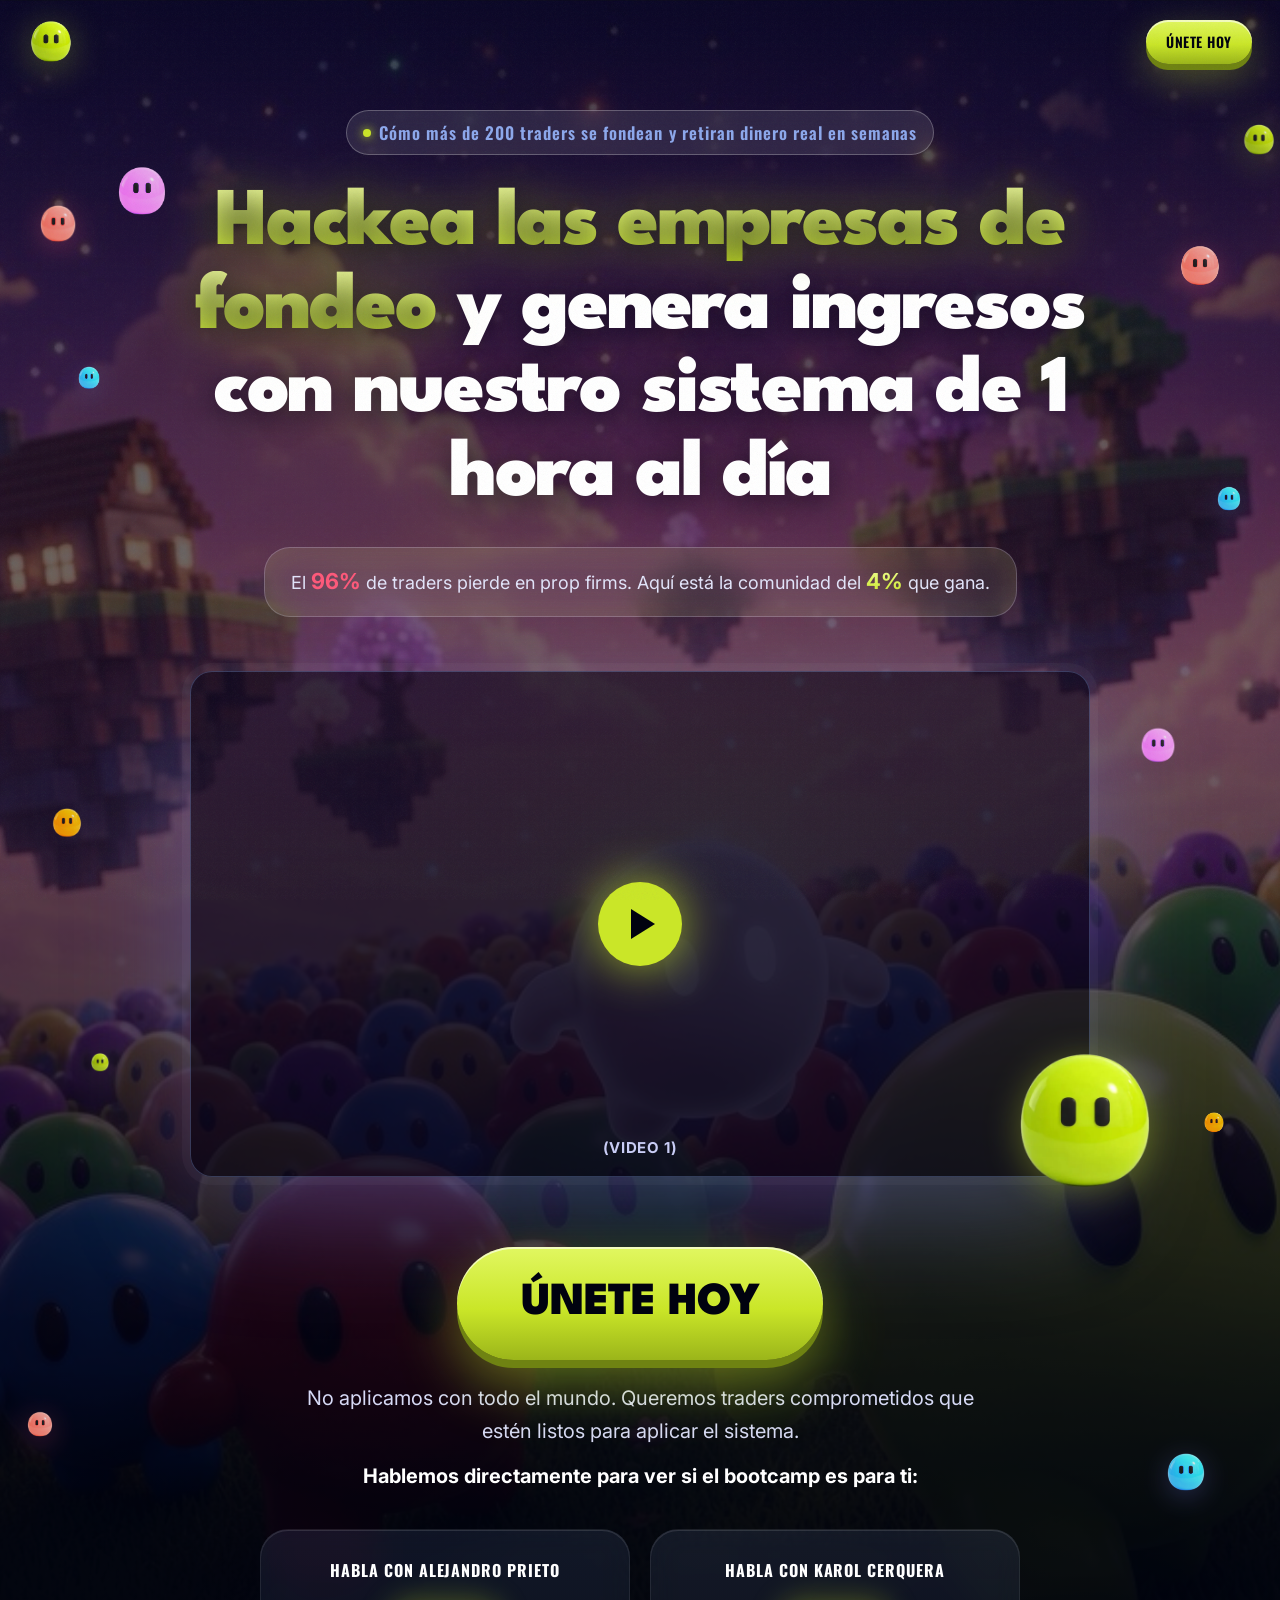
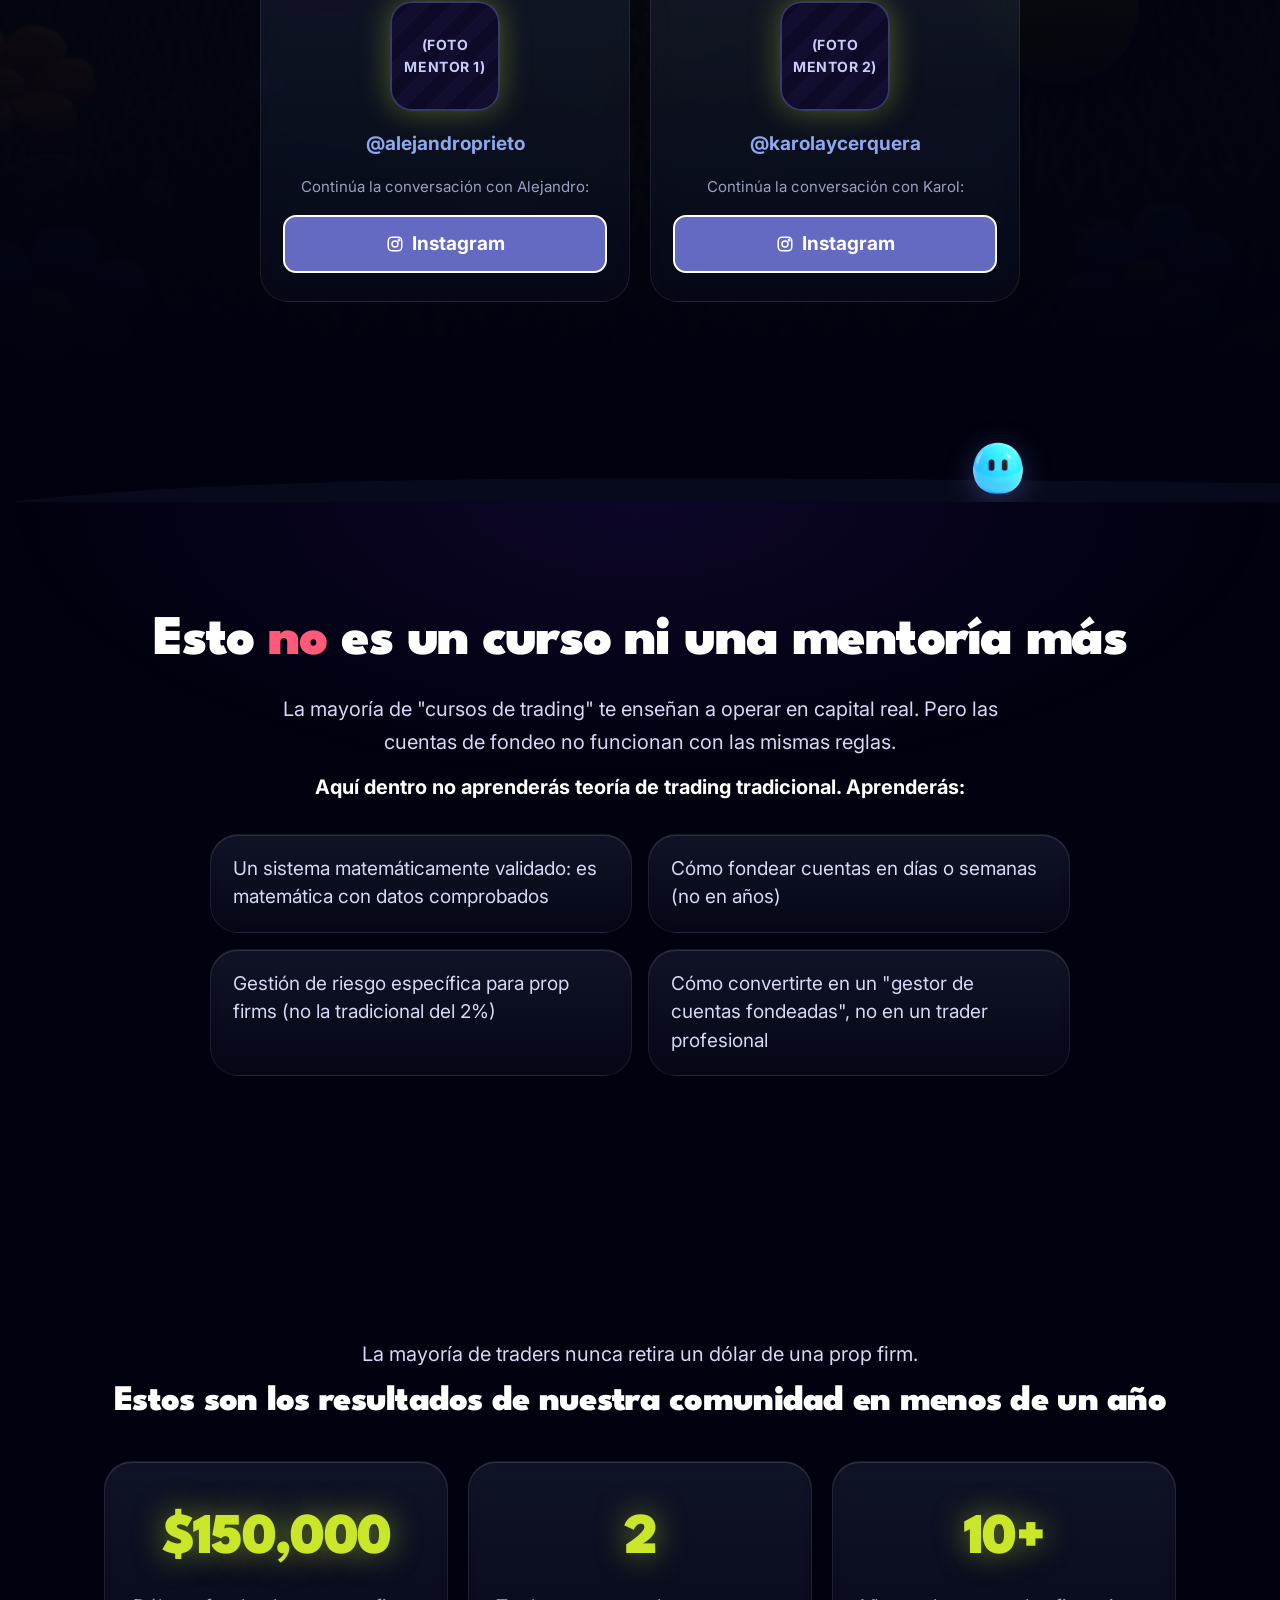
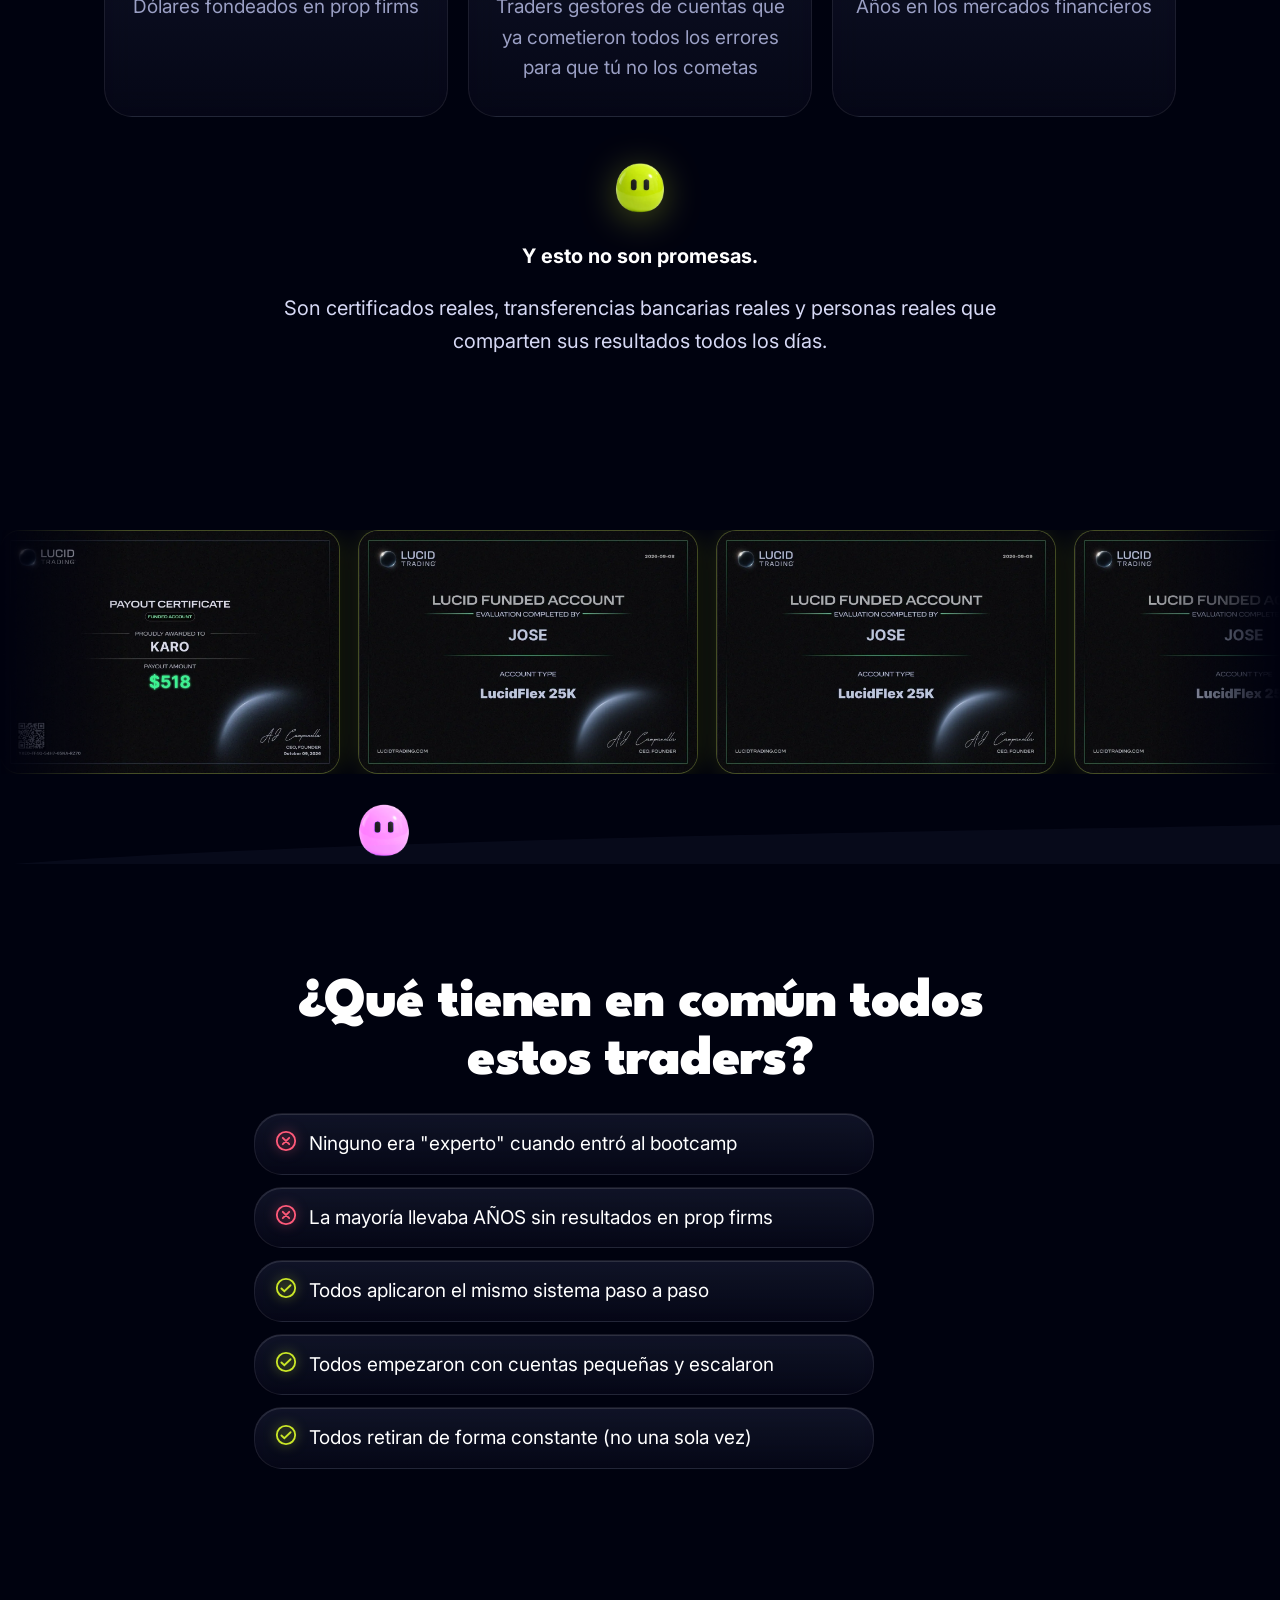
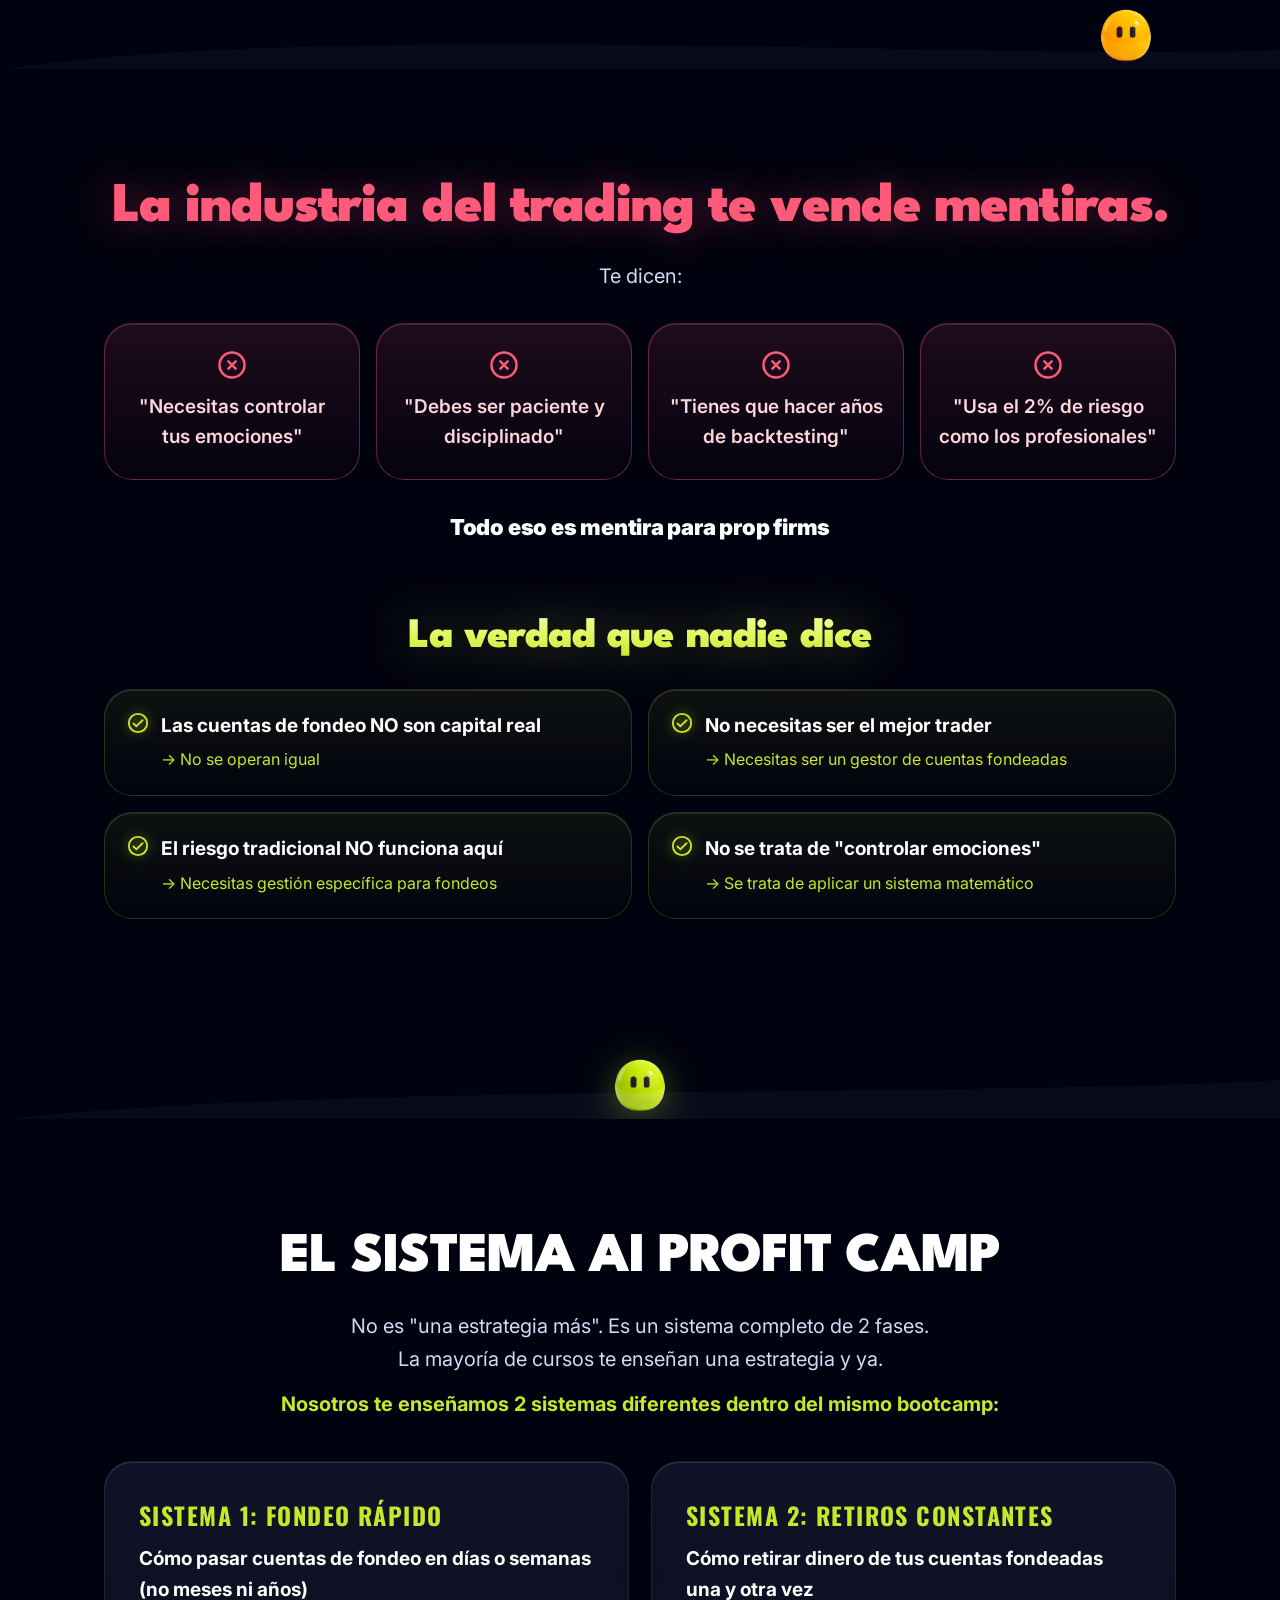
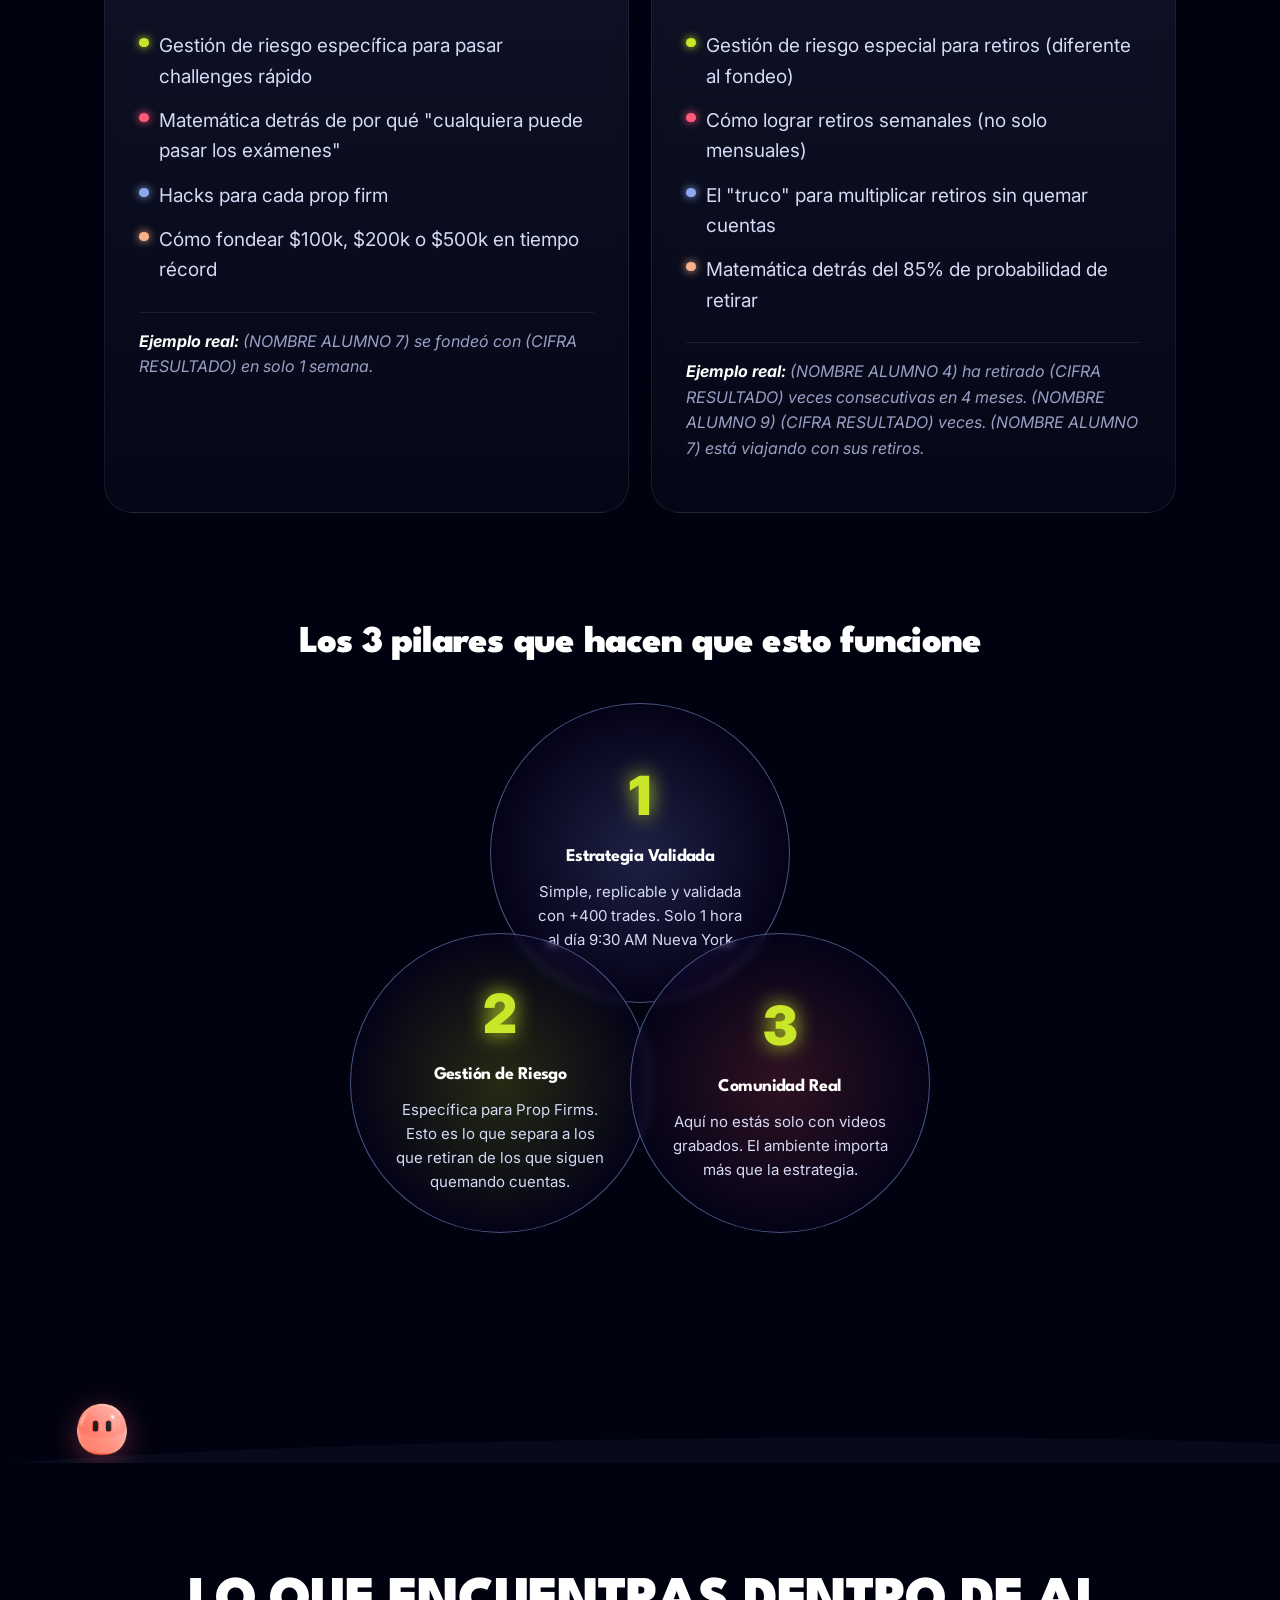
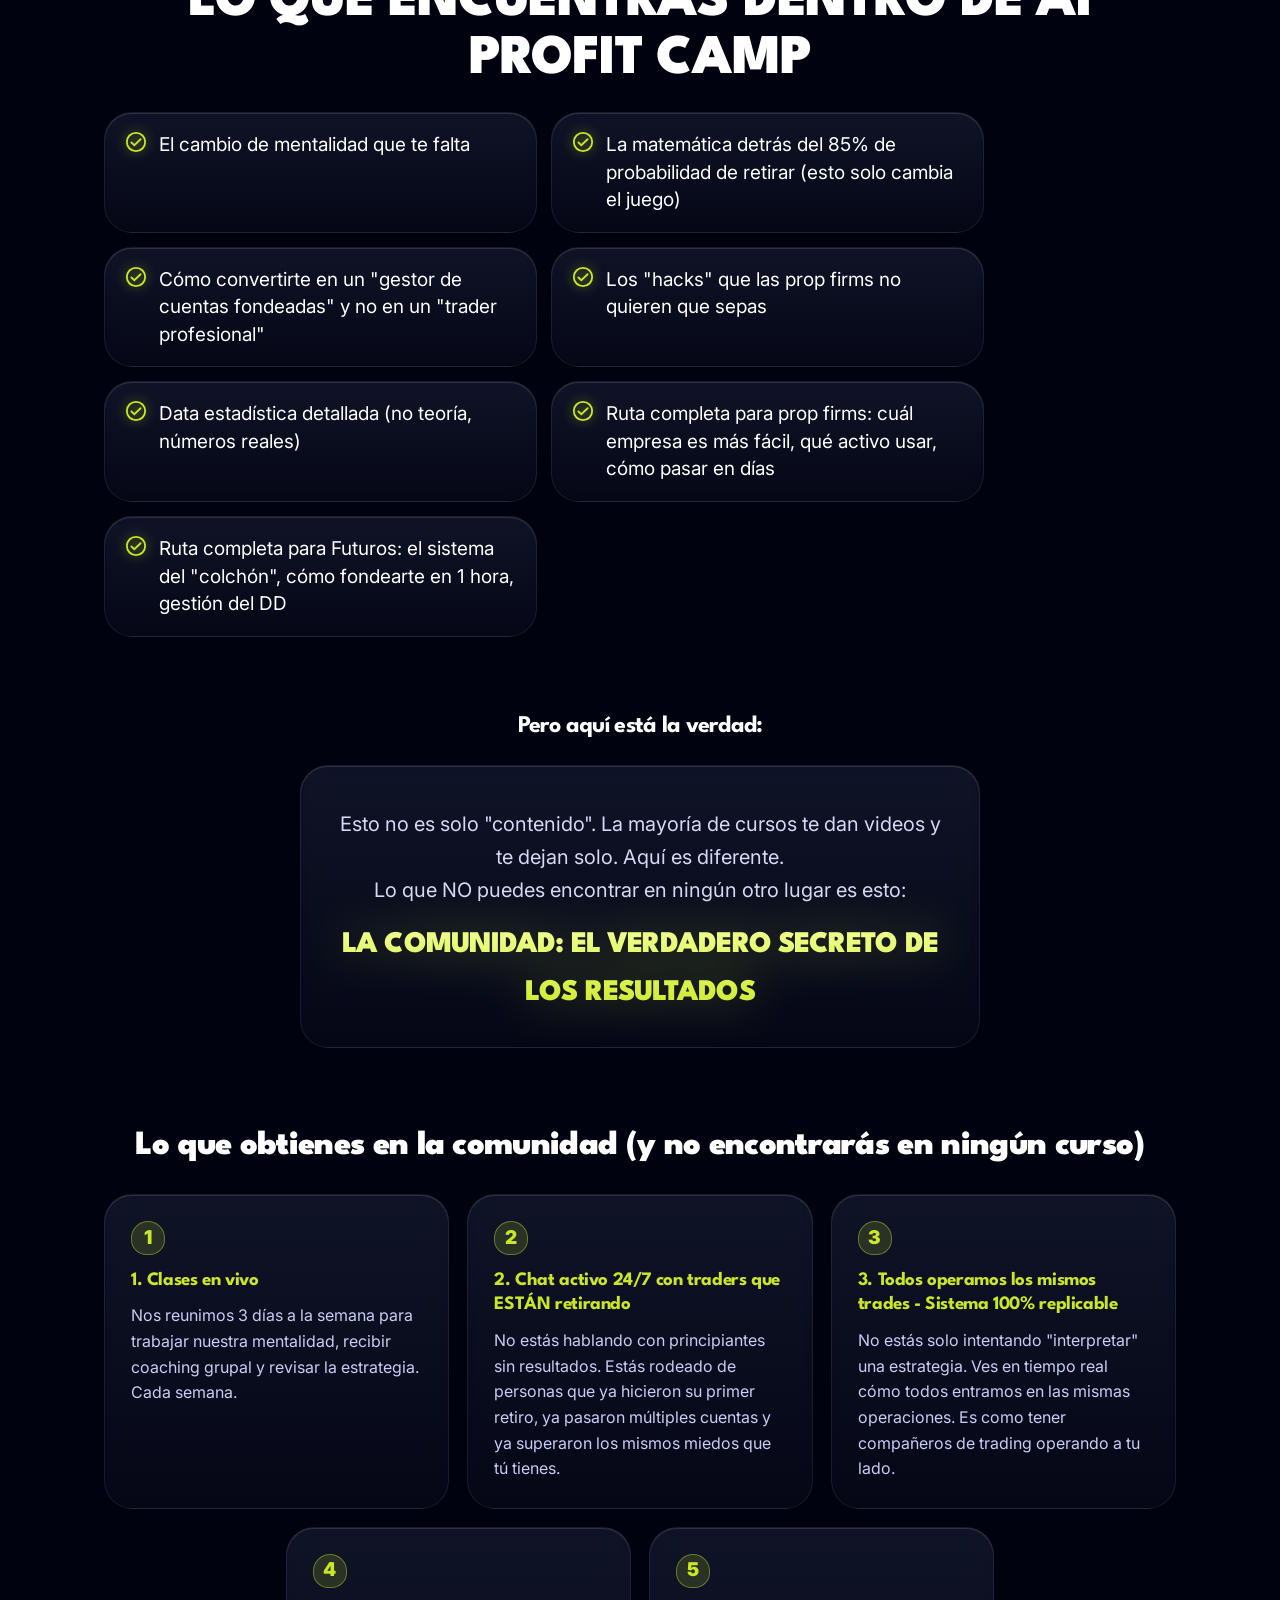
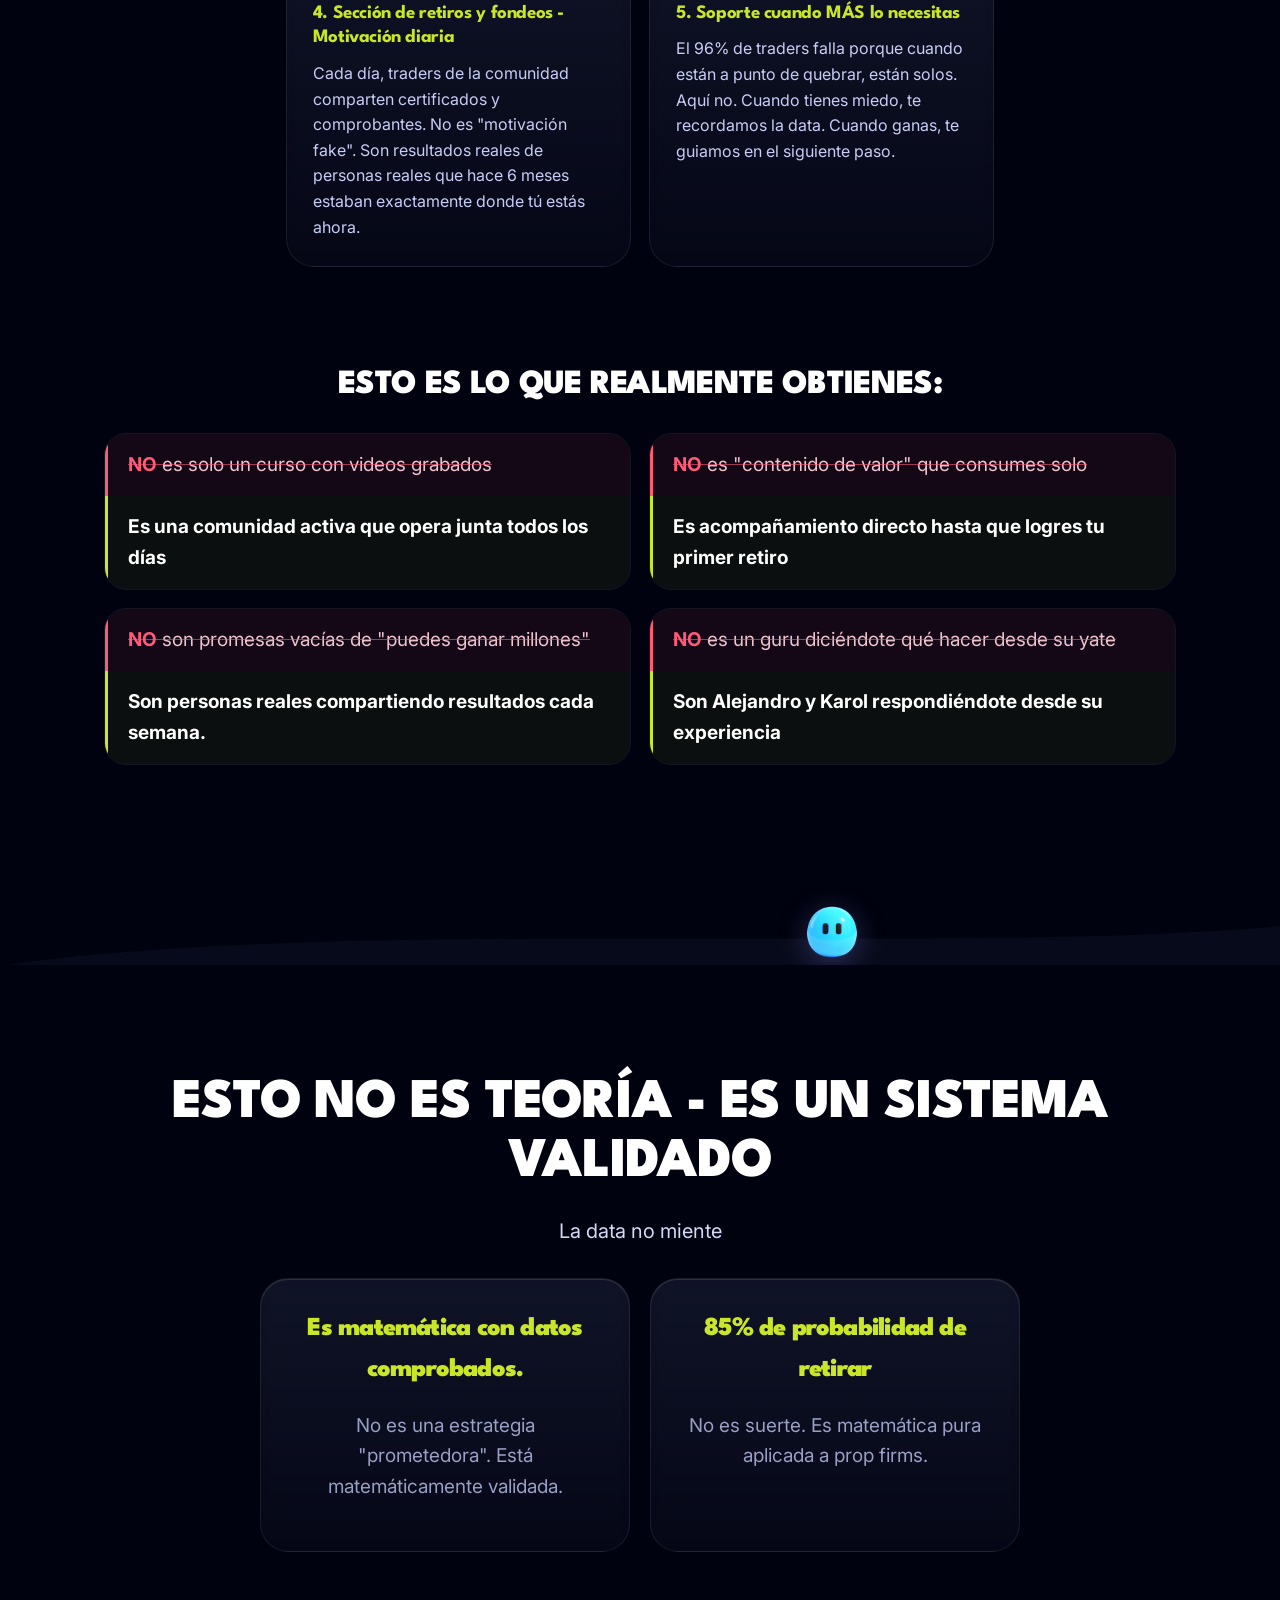
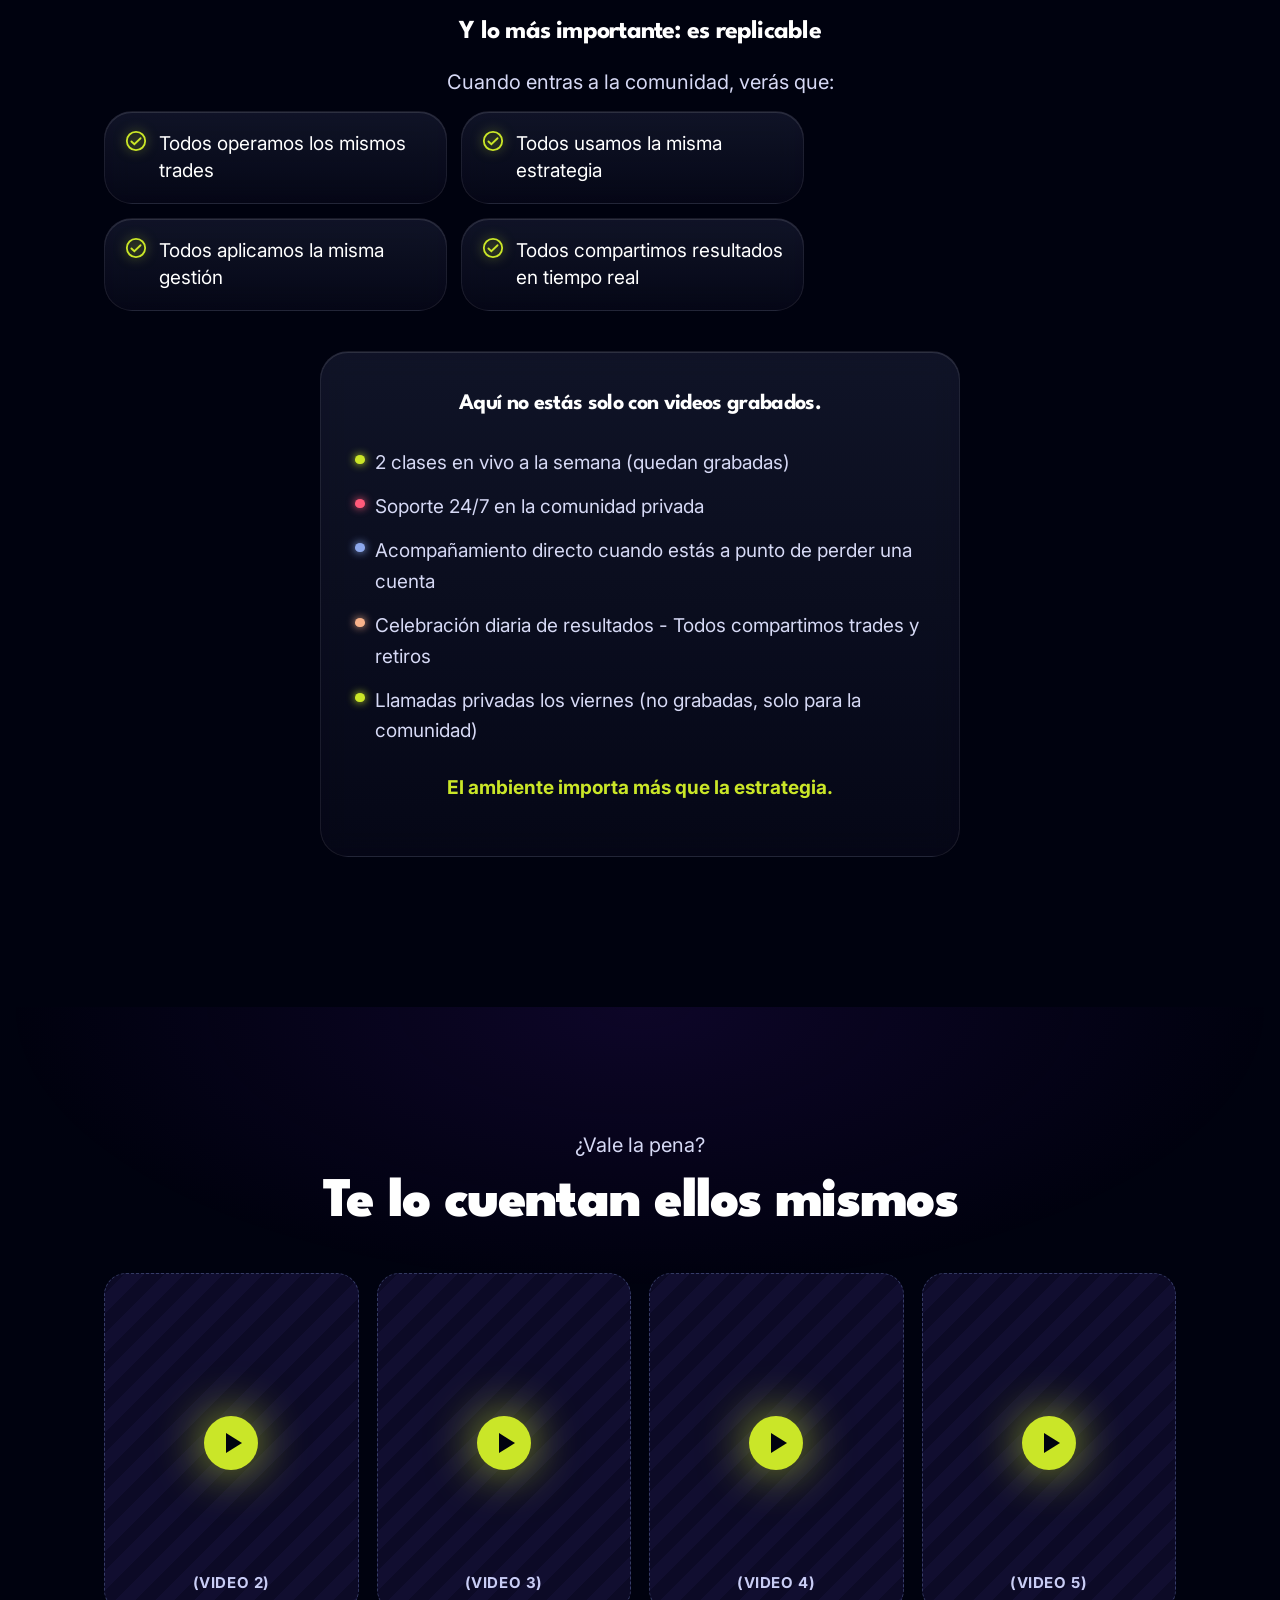
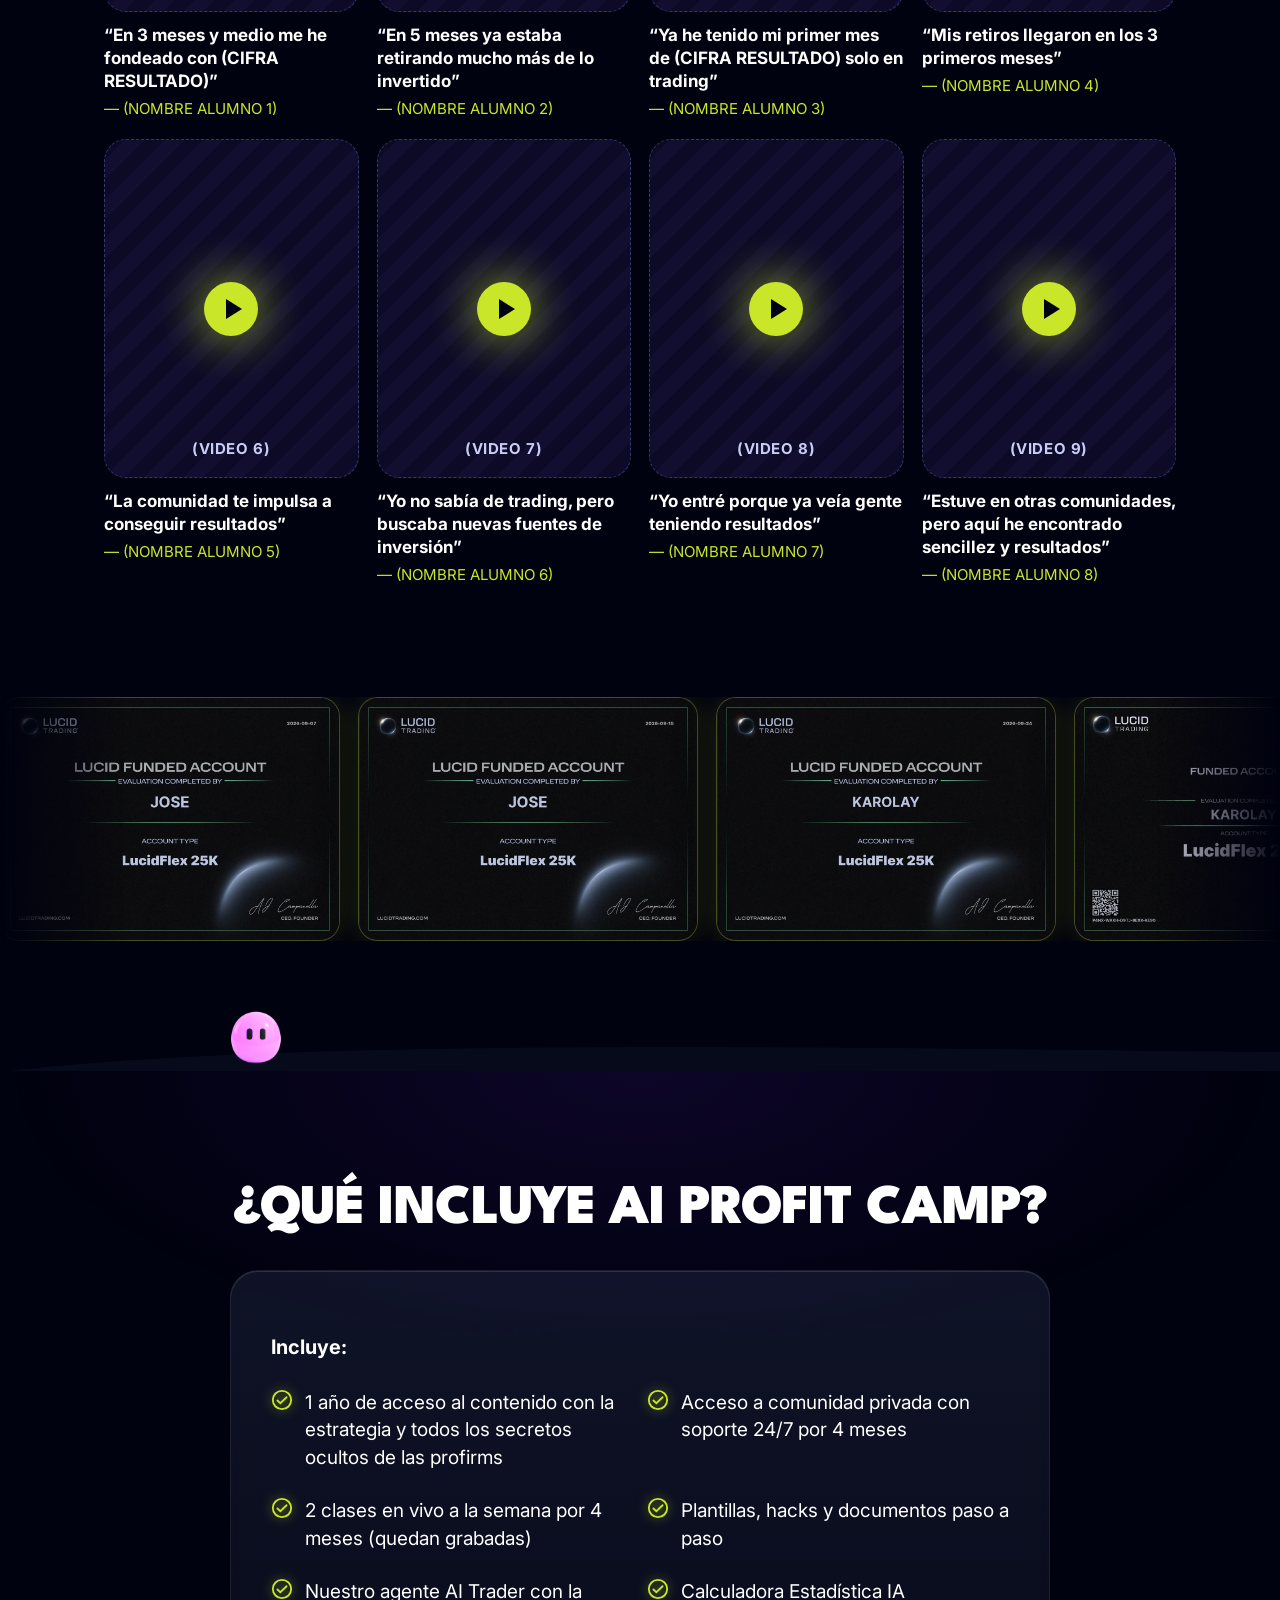
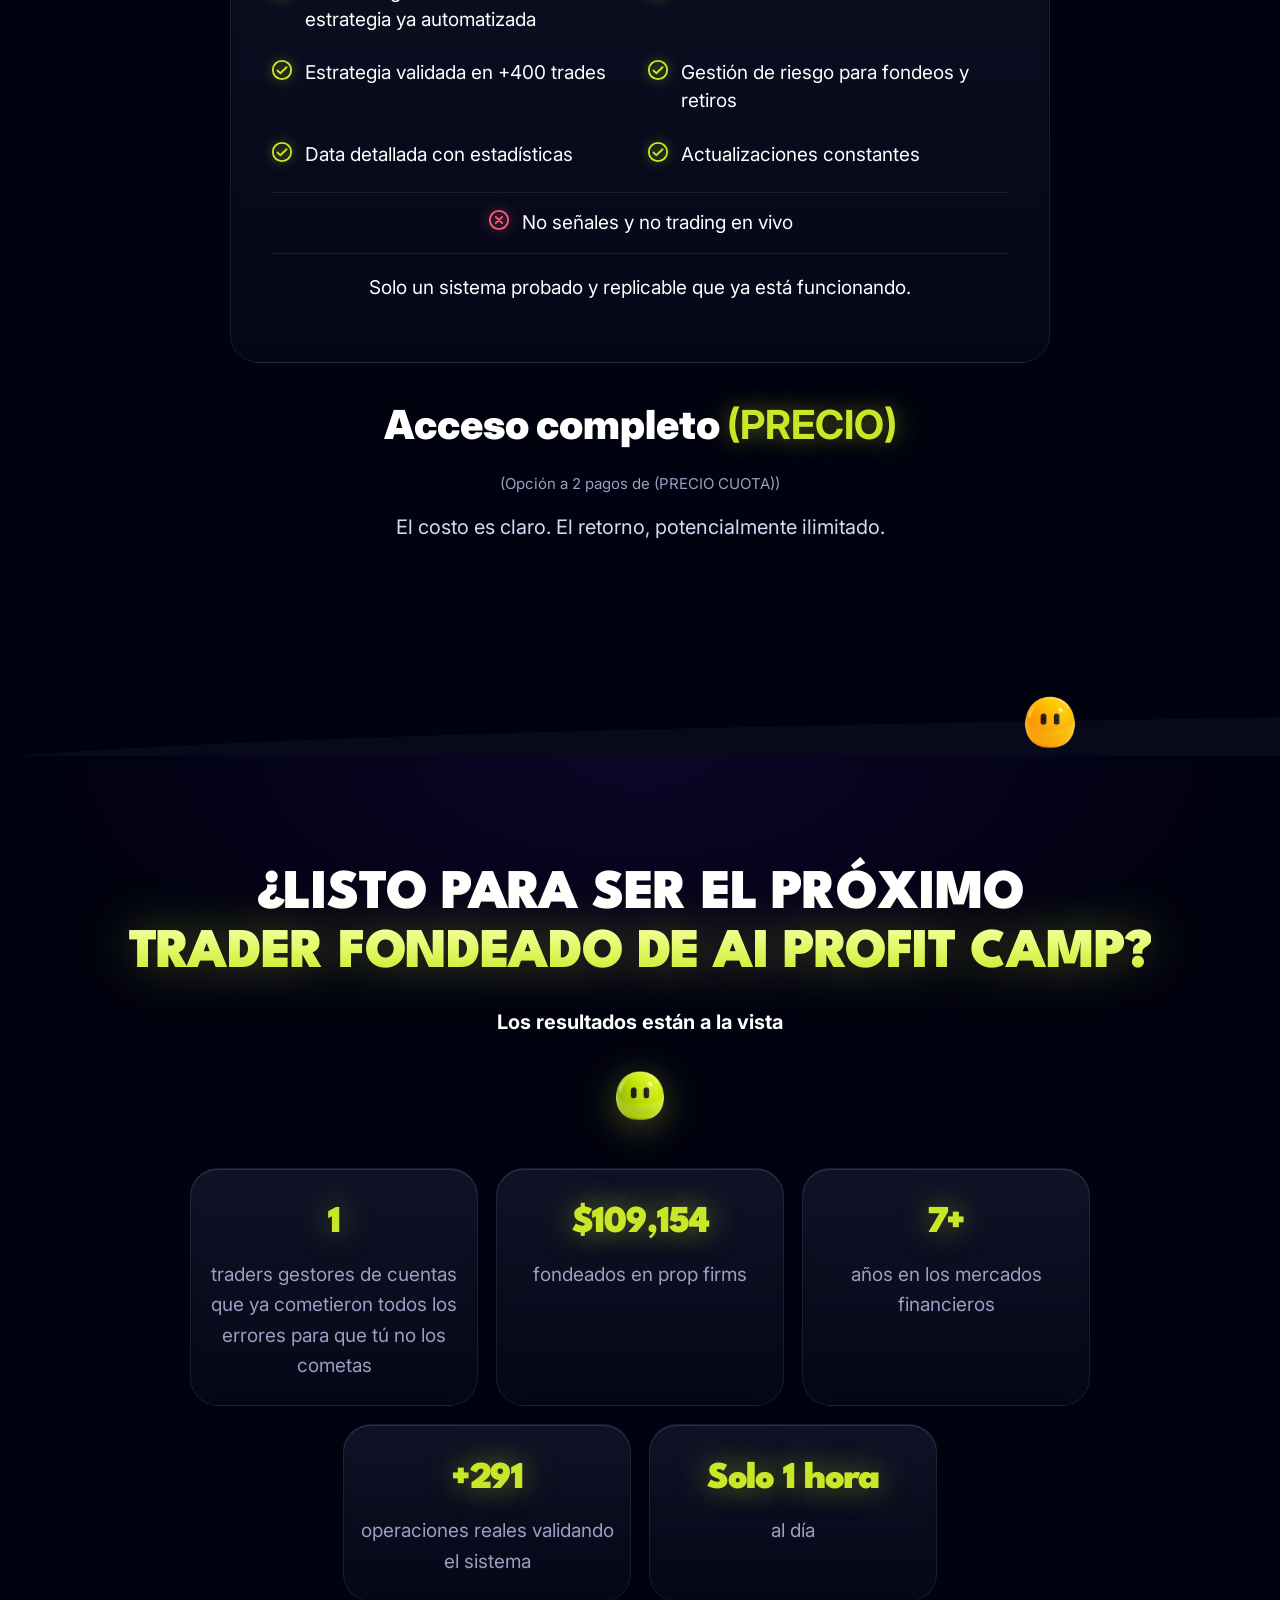
==== index.html @ a61befb9 "AI Profit Camp: landing y payouts" ====
<!doctype html><html lang="es" data-root=""><head><meta charset="utf-8"><meta name="viewport" content="width=device-width,initial-scale=1"><title>AI Profit Camp</title>
<link rel="stylesheet" href="assets/brand.css"><style>
:root{--g:#cae628;--g2:#e1f761;--r:#ff5a7a;--bg:#00020f;--card:rgba(255,255,255,.035);--bd:rgba(255,255,255,.08);--mute:#9a9fc4}
*{box-sizing:border-box}html{scroll-behavior:smooth}body{margin:0;background:var(--bg);color:#fff;font-family:Inter,system-ui,sans-serif;-webkit-font-smoothing:antialiased;overflow-x:hidden}
body:before{content:"";position:fixed;inset:0;pointer-events:none;z-index:0;background-image:linear-gradient(rgba(255,255,255,.025) 1px,transparent 1px),linear-gradient(90deg,rgba(255,255,255,.025) 1px,transparent 1px);background-size:56px 56px;mask:radial-gradient(ellipse at 50% 0,#000 20%,transparent 75%)}
body:after{content:"";position:fixed;inset:0;pointer-events:none;z-index:100;opacity:.05;background-image:url("data:image/svg+xml,%3Csvg xmlns='http://www.w3.org/2000/svg' width='160' height='160'%3E%3Cfilter id='n'%3E%3CfeTurbulence baseFrequency='.9' numOctaves='3'/%3E%3C/filter%3E%3Crect width='100%25' height='100%25' filter='url(%23n)'/%3E%3C/svg%3E")}
section,footer{position:relative;z-index:1}.w{max-width:1120px;margin:auto;padding:110px 24px;text-align:center}.w.n{max-width:820px}
h1,h2,h3{font-family:"League Spartan",Inter,sans-serif;letter-spacing:-.03em;margin:0}
h2{font-size:clamp(32px,4.4vw,56px);font-weight:900;line-height:1.05;margin-bottom:22px}h2.up{text-transform:uppercase}
.gt{background:linear-gradient(180deg,#f2ff9a,#e1f761 45%,#cae628);-webkit-background-clip:text;color:transparent;filter:drop-shadow(0 0 24px rgba(202,230,40,.35))}.rt{color:var(--r)}
.lead{color:#d6d9f5;font-size:20px;line-height:1.65;max-width:720px;margin:12px auto}.b{font-weight:700;color:#fff}.mute{color:var(--mute);font-size:15px}
.eyebrow{display:inline-flex;gap:8px;align-items:center;font-weight:800;font-size:17px;padding:8px 16px;border:1px solid rgba(202,230,40,.3);border-radius:99px;background:rgba(202,230,40,.07)}
.eyebrow:before{content:"";width:8px;height:8px;border-radius:50%;background:var(--g);box-shadow:0 0 10px var(--g);animation:pulse 1.6s infinite}
@keyframes pulse{50%{opacity:.3}}
.hero{overflow:hidden;min-height:100vh}.hero .w{padding-top:90px}.hero:before{content:"";position:absolute;inset:-20% -10% auto;height:900px;background:radial-gradient(closest-side,rgba(202,230,40,.28),rgba(202,230,40,.06) 55%,transparent);pointer-events:none}
.hero h1{font-size:clamp(40px,6.4vw,84px);font-weight:900;line-height:1.02;margin:28px auto 30px;max-width:1000px}
.callout{display:inline-block;padding:16px 26px;border-radius:18px;border:1px solid rgba(202,230,40,.35);background:linear-gradient(180deg,rgba(202,230,40,.08),rgba(0,0,0,.4));backdrop-filter:blur(10px);font-size:18px;color:#e4e6fb;box-shadow:0 0 40px rgba(202,230,40,.12) inset}
.callout b.rt{font-size:22px}.callout b.gt{font-size:22px}
.cd{position:absolute;width:10px;border-radius:2px;opacity:.75;animation:fl 6s ease-in-out infinite}.cd:before{content:"";position:absolute;left:4px;width:2px;top:-16px;bottom:-16px;background:inherit;opacity:.7}
.cd.g{background:var(--g);box-shadow:0 0 14px var(--g)}.cd.r{background:var(--r);box-shadow:0 0 14px var(--r)}@keyframes fl{50%{transform:translateY(-14px)}}
.chart{position:absolute;left:0;right:0;bottom:0;height:220px;opacity:.35;pointer-events:none}.chart path{stroke-dasharray:2400;stroke-dashoffset:2400;animation:draw 4s ease forwards}@keyframes draw{to{stroke-dashoffset:0}}
.ph{display:flex;align-items:center;justify-content:center;text-align:center;color:#9fb0a8;font-weight:700;font-size:15px;letter-spacing:.04em;border-radius:18px;border:1px dashed rgba(255,255,255,.18);background:repeating-linear-gradient(135deg,#0c0a26 0 14px,#110e30 14px 28px)}
.video{position:relative;max-width:900px;aspect-ratio:16/9;margin:54px auto 0;border-radius:22px;border:1px solid rgba(202,230,40,.35);box-shadow:0 0 0 8px rgba(255,255,255,.02),0 30px 120px rgba(202,230,40,.25)}
.play{position:absolute;width:84px;height:84px;border-radius:50%;background:var(--g);box-shadow:0 0 50px var(--g);display:grid;place-items:center;transition:.3s}.play:after{content:"";border-left:24px solid #000;border-top:15px solid transparent;border-bottom:15px solid transparent;margin-left:6px}.video:hover .play,.vt:hover .play{transform:scale(1.1)}
.video span,.vt span{position:absolute;bottom:16px}
.ctaWrap{margin:70px 0 10px}.cta{display:inline-block;position:relative;font-family:"League Spartan";font-weight:900;font-size:clamp(28px,4vw,46px);letter-spacing:-.02em;color:#000;background:linear-gradient(180deg,#e1f761,var(--g));padding:20px 64px;border-radius:999px;text-decoration:none;box-shadow:0 0 0 1px rgba(255,255,255,.2) inset,0 20px 60px rgba(202,230,40,.45);transition:.25s;overflow:hidden}
.cta:after{content:"";position:absolute;top:0;left:-60%;width:40%;height:100%;background:linear-gradient(90deg,transparent,rgba(255,255,255,.6),transparent);transform:skewX(-20deg);animation:shine 3s infinite}@keyframes shine{60%,100%{left:130%}}
.cta:hover{transform:translateY(-3px) scale(1.02);box-shadow:0 0 0 1px rgba(255,255,255,.3) inset,0 26px 80px rgba(202,230,40,.6)}
.glass{background:linear-gradient(180deg,rgba(255,255,255,.055),rgba(255,255,255,.02));border:1px solid var(--bd);border-radius:20px;backdrop-filter:blur(14px);transition:transform .3s,border-color .3s,box-shadow .3s}
.glass:hover{transform:translateY(-4px);border-color:rgba(202,230,40,.4);box-shadow:0 20px 50px rgba(202,230,40,.12)}
.mentors{display:grid;grid-template-columns:repeat(2,1fr);max-width:760px;margin-left:auto;margin-right:auto;gap:20px;margin-top:36px}.mentor{padding:28px 22px}.mtag{font-weight:800;letter-spacing:.06em;font-size:16px}
.avatar{width:110px;height:110px;border-radius:50%;margin:18px auto;border:2px solid var(--g);box-shadow:0 0 30px rgba(202,230,40,.35);font-size:14px}.handle{color:var(--g);font-weight:700}
.igbtn{display:flex;gap:8px;justify-content:center;align-items:center;margin-top:16px;padding:12px;border:1px solid var(--g);border-radius:12px;color:var(--g);text-decoration:none;font-weight:700;transition:.25s}.igbtn:hover{background:var(--g);color:#000}.igbtn svg{width:18px;height:18px;fill:none;stroke:currentColor;stroke-width:2}
.grid2{display:grid;grid-template-columns:1fr 1fr;gap:16px;max-width:860px;margin:30px auto;text-align:left}.grid2>*{padding:20px 22px;color:#d6d9f5;line-height:1.5}
.stats{display:grid;grid-template-columns:repeat(3,1fr);gap:20px;margin:40px auto}.stat{padding:32px 18px;border-color:rgba(202,230,40,.25);background:radial-gradient(120% 100% at 50% 0,rgba(202,230,40,.12),rgba(255,255,255,.015))}
.num{font-family:"League Spartan";font-weight:900;font-size:clamp(38px,4.5vw,58px);color:var(--g);text-shadow:0 0 30px rgba(202,230,40,.5);letter-spacing:-.03em}.stat p{color:var(--mute);margin:6px 0 0}
.marquee{overflow:hidden;mask:linear-gradient(90deg,transparent,#000 10%,#000 90%,transparent);margin-top:50px}.track{display:flex;gap:18px;width:max-content;animation:mq 50s linear infinite}.track .ph{width:230px;height:330px;flex:none;border:1px solid rgba(202,230,40,.3);box-shadow:0 0 30px rgba(202,230,40,.1)}@keyframes mq{to{transform:translateX(-50%)}}
.marquee:hover .track{animation-play-state:paused}.pcard{flex:none;width:340px;aspect-ratio:1200/860;padding:0;border:1px solid rgba(202,230,40,.3);border-radius:20px;overflow:hidden;background:#0b0a24;cursor:zoom-in;box-shadow:0 0 28px rgba(202,230,40,.16),0 12px 40px rgba(0,0,0,.45);transition:transform .25s,box-shadow .25s}.pcard:hover{transform:translateY(-4px) scale(1.02);box-shadow:0 0 40px rgba(202,230,40,.35)}.pcard img{width:100%;height:100%;object-fit:cover;display:block}
.lb{position:fixed;inset:0;z-index:100;background:rgba(0,2,15,.9);backdrop-filter:blur(6px);display:none;align-items:center;justify-content:center;padding:24px;cursor:zoom-out}.lb.on{display:flex}.lb img{max-width:min(1200px,96vw);max-height:88vh;border-radius:16px;box-shadow:0 0 60px rgba(202,230,40,.3)}.lb button{position:absolute;top:16px;right:18px;width:44px;height:44px;border-radius:50%;border:1px solid rgba(255,255,255,.3);background:rgba(255,255,255,.08);color:#fff;font-size:24px;cursor:pointer}
@media(max-width:820px){.pcard{width:250px;border-radius:16px}}

ul.list{list-style:none;padding:0;margin:0}.ic{display:flex;gap:12px;align-items:flex-start;text-align:left;line-height:1.45}.ic svg{flex:none;width:22px;height:22px;fill:none;stroke-width:2;stroke-linecap:round}
.ic.ok svg{stroke:var(--g);filter:drop-shadow(0 0 6px rgba(202,230,40,.6))}.ic.no svg{stroke:var(--r);filter:drop-shadow(0 0 6px rgba(255,90,122,.6))}
.rows{max-width:620px;margin:30px auto;display:grid;gap:12px}.rows .ic{padding:16px 20px}
.lies{display:grid;grid-template-columns:repeat(4,1fr);gap:16px;margin:30px 0}.lie{padding:26px 18px;border-color:rgba(255,90,122,.3);background:linear-gradient(180deg,rgba(255,90,122,.1),rgba(255,90,122,.02));font-weight:600;color:#ffd5de}.lie svg{width:30px;height:30px;stroke:var(--r);fill:none;stroke-width:2;display:block;margin:0 auto 12px}
.big-r{font-weight:900;font-size:22px;margin:24px 0 70px;letter-spacing:-.01em}
.truth{display:grid;grid-template-columns:1fr 1fr;gap:16px;margin-top:30px;text-align:left}.truth .glass{padding:22px;border-color:rgba(202,230,40,.18);background:linear-gradient(180deg,rgba(202,230,40,.07),rgba(202,230,40,.01))}.truth small{display:block;color:var(--g);margin:8px 0 0 34px;font-size:16px}
.sys{display:grid;grid-template-columns:1fr 1fr;gap:22px;margin-top:40px;text-align:left}.sys .glass{padding:34px}.sys h3{color:var(--g);font-size:24px;font-weight:900;text-transform:uppercase}.sys .sub{font-weight:700;margin:10px 0 18px}
.dots{list-style:none;padding:0;color:#d6d9f5}.dots li{padding:7px 0 7px 20px;position:relative}.dots li:before{content:"";position:absolute;left:0;top:15px;width:7px;height:7px;border-radius:50%;background:var(--g);box-shadow:0 0 8px var(--g)}
.ex{border-top:1px solid var(--bd);margin-top:16px;padding-top:16px;font-style:italic;color:var(--mute);font-size:16px}.ex b{color:#fff}
.venn{position:relative;height:560px;max-width:620px;margin:40px auto 0}.circ{position:absolute;width:300px;height:300px;border-radius:50%;padding:46px 40px;display:flex;flex-direction:column;justify-content:center;border:1px solid rgba(202,230,40,.5);background:radial-gradient(circle,rgba(202,230,40,.18),rgba(202,230,40,.03) 70%);backdrop-filter:blur(4px);transition:.4s}.circ:hover{transform:scale(1.05);box-shadow:0 0 60px rgba(202,230,40,.35)}
.circ .n{font-size:54px;font-weight:900;color:var(--g);text-shadow:0 0 20px var(--g)}.circ h3{font-size:18px;margin:4px 0 8px}.circ p{font-size:15px;color:#d6d9f5;margin:0}
.c1{left:160px;top:0}.c2{left:20px;top:230px}.c3{left:300px;top:230px}
.feat{display:grid;grid-template-columns:1fr 1fr;gap:14px;max-width:880px;margin:30px auto}.feat .ic{padding:18px 20px}
.truthbox{max-width:680px;margin:20px auto;padding:30px;border-color:rgba(255,90,122,.25);background:linear-gradient(180deg,rgba(255,90,122,.06),rgba(202,230,40,.04))}.truthbox h3{font-size:clamp(22px,2.6vw,30px);font-weight:900;margin-top:14px}
.comm{display:grid;grid-template-columns:repeat(6,1fr);gap:18px;margin-top:30px;text-align:left}.comm .glass{grid-column:span 2;padding:26px}.comm .glass:nth-child(4){grid-column:2/span 2}.comm h4{color:var(--g);font-size:19px;margin:0 0 10px;line-height:1.3}.comm p{color:#c9cdf5;font-size:16px;line-height:1.6;margin:0}
.idx{display:inline-grid;place-items:center;width:34px;height:34px;border-radius:10px;background:rgba(202,230,40,.12);border:1px solid rgba(202,230,40,.4);color:var(--g);font-weight:900;margin-bottom:14px}
.vs{display:grid;grid-template-columns:1fr 1fr;gap:18px;margin-top:30px;text-align:left}.vsi{border-radius:16px;overflow:hidden;border:1px solid var(--bd)}.vsi div{padding:16px 20px}.vsi .x{background:rgba(255,90,122,.08);border-left:3px solid var(--r);color:#f0c3cf;text-decoration:line-through;text-decoration-color:rgba(255,90,122,.6)}.vsi .x b{color:var(--r)}.vsi .y{background:rgba(202,230,40,.06);border-left:3px solid var(--g);font-weight:700}
.duo{display:grid;grid-template-columns:1fr 1fr;gap:20px;max-width:760px;margin:30px auto}.duo .glass{padding:30px}.duo h3{color:var(--g);font-size:26px;font-weight:900}.duo p{color:var(--mute)}
.panel{max-width:640px;margin:40px auto;padding:34px;text-align:left}.panel h3{text-align:center;margin-bottom:16px}
.vids{display:grid;grid-template-columns:repeat(4,1fr);gap:18px;margin-top:40px;text-align:left}.vt{position:relative;aspect-ratio:9/12;display:flex;align-items:center;justify-content:center}.vt .play{width:54px;height:54px}.vt .play:after{border-left-width:16px;border-top-width:10px;border-bottom-width:10px}
.q{font-weight:700;font-size:17px;margin:12px 0 4px;line-height:1.35}.who{color:var(--g);font-size:15px}
.price{max-width:820px;margin:30px auto;padding:40px;text-align:left}.price .feat{margin:16px 0}.price .feat .ic{padding:6px 0}.nos{display:flex;gap:26px;justify-content:center;border-top:1px solid var(--bd);border-bottom:1px solid var(--bd);padding:16px;margin:18px 0}
.amt{font-size:clamp(28px,3.5vw,40px);font-weight:900;margin-top:30px}.amt b{color:var(--g);text-shadow:0 0 24px rgba(202,230,40,.5)}
.stats5{display:grid;grid-template-columns:repeat(6,1fr);gap:18px;max-width:900px;margin:40px auto}.stats5 .stat{grid-column:span 2;padding:24px 14px}.stats5 .stat:nth-child(4){grid-column:2/span 2}.stats5 .num{font-size:38px}
.choose{display:grid;grid-template-columns:1fr 1fr;gap:24px;max-width:860px;margin:40px auto}.opt{position:relative;padding:40px 28px 30px;border-radius:20px}.opt .bdg{position:absolute;top:-13px;left:50%;transform:translateX(-50%);font-size:14px;font-weight:900;letter-spacing:.08em;padding:6px 14px;border-radius:99px;white-space:nowrap}
.opt.bad{border:1px solid rgba(255,90,122,.4);background:rgba(255,90,122,.06)}.opt.bad .bdg{background:var(--r)}.opt.bad h3{color:var(--r)}.opt.good{border:1px solid var(--g);background:radial-gradient(100% 100% at 50% 0,rgba(202,230,40,.2),rgba(202,230,40,.03));box-shadow:0 0 60px rgba(202,230,40,.2)}.opt.good .bdg{background:var(--g);color:#000}.opt.good h3{color:var(--g)}
.sep{max-width:620px;margin:0 auto;padding:28px;border-radius:20px;border:1px solid rgba(202,230,40,.35);background:rgba(202,230,40,.05);font-size:20px;font-weight:700;line-height:1.5}
.faq{max-width:820px;margin:40px auto 0;text-align:left;display:grid;gap:12px}details{border-radius:16px}summary{list-style:none;cursor:pointer;display:flex;gap:16px;align-items:center;padding:20px 22px;font-weight:700;font-size:19px}summary::-webkit-details-marker{display:none}
summary .k{flex:none;width:34px;height:34px;border-radius:10px;display:grid;place-items:center;background:rgba(202,230,40,.12);color:var(--g);font-weight:900}summary:after{content:"+";margin-left:auto;font-size:26px;color:var(--g);transition:.3s}details[open] summary:after{transform:rotate(45deg)}details[open]{border-color:rgba(202,230,40,.4)}
.ans{padding:0 22px 22px 72px;color:#c9cdf5;line-height:1.65}.ans p{margin:8px 0}.case{padding:12px 16px;margin:8px 0;border-radius:12px;background:rgba(202,230,40,.06);border:1px solid rgba(202,230,40,.2)}.hl{color:#fff;font-weight:700}.two{display:grid;grid-template-columns:1fr 1fr;gap:20px}.two .ic{padding:4px 0}
footer{border-top:1px solid var(--bd);text-align:center;color:#78837f;font-size:15px;padding:40px 20px 120px}footer a{color:var(--g)}
.rv{opacity:0;transform:translateY(28px);transition:opacity .8s cubic-bezier(.2,.7,.2,1),transform .8s cubic-bezier(.2,.7,.2,1)}.rv.in{opacity:1;transform:none}

@media(max-width:820px){.w{padding:76px 18px}.mentors,.stats,.grid2,.truth,.sys,.feat,.vs,.duo,.choose,.two{grid-template-columns:1fr}.lies{grid-template-columns:1fr;gap:10px}.lie{display:flex;align-items:center;gap:12px;text-align:left;padding:16px 18px}.lie svg{margin:0;width:24px;height:24px;flex:none}.vids{gap:12px}.q{font-size:15px}.who{font-size:14px}.mentor{padding:22px 18px}.avatar{width:92px;height:92px}.comm .glass{padding:22px}.circ p{font-size:14px}.comm,.stats5{grid-template-columns:1fr 1fr}.comm .glass,.comm .glass:nth-child(4){grid-column:span 2}.stats5 .stat{grid-column:span 1}.stats5 .stat:nth-child(4){grid-column:auto}.stats5 .stat:last-child{grid-column:span 2}.stats5{grid-template-columns:repeat(2,minmax(0,1fr));gap:12px}.stats5 .num{font-size:clamp(26px,8vw,32px)}.stats5 .stat{padding:20px 10px}.stat p{font-size:15px}.hero{overflow:hidden}
.vids{grid-template-columns:1fr 1fr}.venn{height:auto;display:grid;gap:16px}.circ{position:static;width:min(300px,86vw);height:min(300px,86vw);margin:auto}.ans{padding-left:22px}.lead{font-size:18px}h2{overflow-wrap:anywhere}.hero h1{font-size:40px}.cd{transform:scale(.7)}.price,.panel{padding:24px}.cta{padding:18px 44px}}

body{font-family:Inter,system-ui,sans-serif;font-size:19px;line-height:1.6}@media(max-width:820px){body{font-size:17px}.lead{font-size:18px}}h2{font-weight:900;letter-spacing:-.02em}
.topbar{position:absolute;top:0;left:0;right:0;z-index:10;display:flex;justify-content:space-between;align-items:center;padding:16px 28px}.tlogo .mascot{width:46px}
.hero{min-height:auto;background:var(--bg)}.hero .w{padding-top:110px;position:relative;z-index:2}.hero:before{display:none}
.scene{position:absolute;inset:0;background:url(brand/escena.png) center 38%/cover;opacity:.62}.scene:after{content:"";position:absolute;inset:0;background:linear-gradient(180deg,rgba(0,2,15,.55) 0%,rgba(63,33,109,.35) 35%,rgba(0,2,15,.85) 75%,#00020f 100%)}
.hero h1{font-family:"League Spartan";font-weight:900;letter-spacing:-.025em;text-shadow:0 4px 30px rgba(0,2,15,.6)}
.eyebrow{font-family:Oswald;font-weight:600;letter-spacing:.06em;text-transform:none;font-size:17px;background:rgba(255,255,255,.1);border-color:rgba(255,255,255,.25);backdrop-filter:blur(10px)}.eyebrow:before{background:#cae628}
.callout{border-radius:26px;background:rgba(255,255,255,.08);border-color:rgba(255,255,255,.22);backdrop-filter:blur(14px)}
.blob{position:absolute;z-index:1;animation:fl 6s ease-in-out infinite;opacity:.9}.blob .mascot{width:100%}
.vwrap{position:relative;max-width:900px;margin:54px auto 0}.video{margin:0;border-radius:30px;border:1.5px solid rgba(141,168,236,.5);background:rgba(10,8,30,.6);box-shadow:0 0 0 8px rgba(255,255,255,.03),0 30px 120px rgba(100,106,194,.45)}
.heromascot{position:absolute;right:-70px;bottom:-30px;width:150px;z-index:3}.heromascot .mascot{width:100%}
.play{box-shadow:0 0 50px rgba(202,230,40,.8)}.play:after{border-left-color:#00020f}
.cta{font-family:"League Spartan";color:#00020f;background:linear-gradient(180deg,#e1f761,#cae628 55%,#9bb51a);box-shadow:0 8px 0 #6f8312,0 24px 60px rgba(202,230,40,.45),inset 0 2px 0 rgba(255,255,255,.6);transition:transform .35s var(--ease),box-shadow .35s}
.cta:hover{transform:translateY(-4px);box-shadow:0 12px 0 #6f8312,0 30px 80px rgba(202,230,40,.6),inset 0 2px 0 rgba(255,255,255,.6)}.cta:active{transform:translateY(5px);box-shadow:0 3px 0 #6f8312}
.glass{background:var(--glass);border-color:var(--bd);border-radius:28px;box-shadow:inset 0 1px 0 rgba(255,255,255,.12)}.glass:hover{transform:translateY(-5px);border-color:rgba(202,230,40,.45);box-shadow:inset 0 1px 0 rgba(255,255,255,.15),0 20px 50px rgba(60,22,130,.5)}
.rv{transition:opacity .8s ease,transform .9s var(--ease)}
section:nth-child(even){background:transparent}section{background:radial-gradient(900px 400px at 50% 0,rgba(60,22,130,.22),transparent 70%)}
.mtag,.sys h3,.opt .bdg,.pos{font-family:Oswald;letter-spacing:.06em}.igbtn{border-radius:13px;border:2px solid #fff;background:#646ac2;color:#fff}.igbtn:hover{background:#3c1682;color:#fff}
.avatar{border-color:#cae628}.handle{color:#8da8ec}
.stat{border-radius:28px}.num{font-family:"League Spartan"}
.lie{border-color:rgba(255,90,122,.35);background:linear-gradient(180deg,rgba(255,90,122,.12),rgba(255,90,122,.02))}
.circ{border-color:rgba(141,168,236,.5);background:radial-gradient(circle,rgba(100,106,194,.3),rgba(60,22,130,.08) 70%)}.circ .n{color:#cae628}
.c2{background:radial-gradient(circle,rgba(202,230,40,.18),rgba(60,22,130,.08) 70%)}.c3{background:radial-gradient(circle,rgba(255,90,122,.18),rgba(60,22,130,.08) 70%)}
.dots li:before{width:10px;height:9px;border-radius:50% 50% 45% 45%;top:14px}.dots li:nth-child(4n+1):before{background:#cae628;box-shadow:0 0 8px #cae628}.dots li:nth-child(4n+2):before{background:#ff5a7a;box-shadow:0 0 8px #ff5a7a}.dots li:nth-child(4n+3):before{background:#8da8ec;box-shadow:0 0 8px #8da8ec}.dots li:nth-child(4n):before{background:#f7b28b;box-shadow:0 0 8px #f7b28b}
.idx{border-radius:50% 50% 45% 45%;background:rgba(202,230,40,.15)}.vsi{border-radius:22px}
.ph{border-radius:22px;border-color:rgba(141,168,236,.3);color:#c9cdf5}
.opt{border-radius:28px}.opt.good{box-shadow:0 0 60px rgba(202,230,40,.2)}.sep{border-radius:28px;border-color:rgba(141,168,236,.35);background:rgba(100,106,194,.1)}
.celeb{display:flex;justify-content:center;margin:26px auto 4px}.celeb .mascot{width:56px}
.faqm{display:flex;justify-content:center;margin-bottom:10px}.faqm .mascot{width:76px}
summary .k{border-radius:50% 50% 45% 45%}summary:after{transition:transform .45s var(--ease)}
details[open]{border-color:rgba(202,230,40,.45)}.case{border-radius:16px;background:rgba(141,168,236,.07);border-color:rgba(141,168,236,.25)}
.divider .pk{position:absolute;bottom:0;width:58px;transform:translateX(-50%)}.divider .pk .mascot{width:100%}
.foot{margin-top:0}
.marquee .track .ph{border-radius:22px;border-color:rgba(141,168,236,.35);box-shadow:0 0 30px rgba(100,106,194,.2)}
@media(max-width:820px){.heromascot{right:-6px;bottom:-40px;width:84px}.blob{transform:scale(.6)}.topbar{padding:12px 16px}.topbar .btn{display:none}.tlogo .mascot{width:38px}.hero .w{padding-top:80px}.divider{height:70px}.divider .pk{width:44px}}

@media (prefers-reduced-motion:reduce){*{animation:none!important;transition:none!important}.rv{opacity:1;transform:none}}
</style></head><body><header class="topbar"><a href="#" class="tlogo" aria-label="Inicio"><span data-mascot=""></span></a><a class="btn btn-gummy" href="(LINK DE PAGO)">ÚNETE HOY</a></header><section class="hero"><span class="blob" style="left:3%;top:10%;width:40px;animation-delay:-0.0s"><span data-mascot="hue-red"></span></span><span class="blob" style="left:6%;top:18%;width:24px;animation-delay:-0.7s"><span data-mascot="hue-blue"></span></span><span class="blob" style="left:9%;top:8%;width:54px;animation-delay:-1.4s"><span data-mascot="hue-vio"></span></span><span class="blob" style="left:4%;top:40%;width:32px;animation-delay:-2.0999999999999996s"><span data-mascot="hue-orange"></span></span><span class="blob" style="left:7%;top:52%;width:20px;animation-delay:-2.8s"><span data-mascot=""></span></span><span class="blob" style="left:92%;top:12%;width:44px;animation-delay:-3.5s"><span data-mascot="hue-red"></span></span><span class="blob" style="left:95%;top:24%;width:26px;animation-delay:-4.199999999999999s"><span data-mascot="hue-blue"></span></span><span class="blob" style="left:89%;top:36%;width:38px;animation-delay:-4.8999999999999995s"><span data-mascot="hue-vio"></span></span><span class="blob" style="left:94%;top:55%;width:22px;animation-delay:-5.6s"><span data-mascot="hue-orange"></span></span><span class="blob" style="left:97%;top:6%;width:34px;animation-delay:-6.3s"><span data-mascot=""></span></span><span class="blob" style="left:2%;top:70%;width:28px;animation-delay:-7.0s"><span data-mascot="hue-red"></span></span><span class="blob" style="left:91%;top:72%;width:42px;animation-delay:-7.699999999999999s"><span data-mascot="hue-blue"></span></span><div class="scene"></div><div class="w">
<span class="eyebrow rv">Cómo más de 200 traders se fondean y retiran dinero real en semanas</span>
<h1 class="rv"><span class="gt">Hackea las empresas de fondeo</span> y genera ingresos con nuestro sistema de 1 hora al día</h1>
<div class="callout rv">El <b class="rt">96%</b> de traders pierde en prop firms. Aquí está la comunidad del <b class="gt">4%</b> que gana.</div>
<div class="vwrap rv"><div class="ph video"><div class="play"></div><span>(VIDEO 1)</span></div><span class="heromascot"><span data-mascot="m-float"></span></span></div>
<div class="ctaWrap rv"><a class="cta" href="(LINK DE PAGO)">ÚNETE HOY</a></div><p class="lead">No aplicamos con todo el mundo. Queremos traders comprometidos que estén listos para aplicar el sistema.</p><p class="lead b">Hablemos directamente para ver si el bootcamp es para ti:</p><div class="mentors"><div class="glass mentor rv"><div class="mtag">HABLA CON ALEJANDRO PRIETO</div><div class="ph avatar">(FOTO MENTOR 1)</div><div class="handle">@alejandroprieto</div><p class="mute">Continúa la conversación con Alejandro:</p><a class="igbtn" href="https://www.instagram.com/alejandroprieto/" target="_blank" rel="noopener"><svg viewBox="0 0 24 24"><rect x="3" y="3" width="18" height="18" rx="5"/><circle cx="12" cy="12" r="4"/><circle cx="17.5" cy="6.5" r="1" fill="currentColor"/></svg>Instagram</a></div><div class="glass mentor rv"><div class="mtag">HABLA CON KAROL CERQUERA</div><div class="ph avatar">(FOTO MENTOR 2)</div><div class="handle">@karolaycerquera</div><p class="mute">Continúa la conversación con Karol:</p><a class="igbtn" href="https://www.instagram.com/karolaycerquera/" target="_blank" rel="noopener"><svg viewBox="0 0 24 24"><rect x="3" y="3" width="18" height="18" rx="5"/><circle cx="12" cy="12" r="4"/><circle cx="17.5" cy="6.5" r="1" fill="currentColor"/></svg>Instagram</a></div></div></div></section><div class="divider" aria-hidden="true"><span class="pk" style="left:78%;animation-delay:-1.3s"><span data-mascot="hue-blue m-peek"></span></span><svg viewBox="0 0 1440 60" preserveAspectRatio="none"><path d="M0 60 C 360 22 1080 38 1440 40 L1440 60Z" fill="rgba(141,168,236,.05)"/></svg></div><section class=""><div class="w "><h2 class="rv">Esto <span class="rt">no</span> es un curso ni una mentoría más</h2><p class="lead rv">La mayoría de "cursos de trading" te enseñan a operar en capital real. Pero las cuentas de fondeo no funcionan con las mismas reglas.</p><p class="lead b rv">Aquí dentro no aprenderás teoría de trading tradicional. Aprenderás:</p><div class="grid2"><div class="glass rv">Un sistema matemáticamente validado: es matemática con datos comprobados</div><div class="glass rv">Cómo fondear cuentas en días o semanas (no en años)</div><div class="glass rv">Gestión de riesgo específica para prop firms (no la tradicional del 2%)</div><div class="glass rv">Cómo convertirte en un "gestor de cuentas fondeadas", no en un trader profesional</div></div></div></section><section><div class="w"><p class="lead rv">La mayoría de traders nunca retira un dólar de una prop firm.</p><h2 class="rv" style="font-size:clamp(24px,3vw,36px)">Estos son los resultados de nuestra comunidad en menos de un año</h2>
<div class="stats" data-celebrate><div class="glass stat rv"><div class="num" data-to="150000" data-pre="$" data-sep=",">$150,000</div><p>Dólares fondeados en prop firms</p></div><div class="glass stat rv"><div class="num" data-to="2">2</div><p>Traders gestores de cuentas que ya cometieron todos los errores para que tú no los cometas</p></div><div class="glass stat rv"><div class="num" data-to="10" data-suf="+">10+</div><p>Años en los mercados financieros</p></div></div>
<div class="celeb" data-celebrate><span data-mascot=""></span></div><p class="b rv" style="font-size:20px">Y esto no son promesas.</p><p class="lead rv">Son certificados reales, transferencias bancarias reales y personas reales que comparten sus resultados todos los días.</p></div>
<div class="marquee"><div class="track"><button class="pcard" type="button" data-full="assets/proofs/cert-1.webp"><img src="assets/proofs/cert-1.webp" alt="Certificado de retiro Lucid Trading de $518" loading="lazy" width="1200" height="860"></button><button class="pcard" type="button" data-full="assets/proofs/cert-2.webp"><img src="assets/proofs/cert-2.webp" alt="Certificado de cuenta fondeada LucidFlex 25K" loading="lazy" width="1200" height="860"></button><button class="pcard" type="button" data-full="assets/proofs/cert-3.webp"><img src="assets/proofs/cert-3.webp" alt="Certificado de cuenta fondeada LucidFlex 25K" loading="lazy" width="1200" height="860"></button><button class="pcard" type="button" data-full="assets/proofs/cert-4.webp"><img src="assets/proofs/cert-4.webp" alt="Certificado de cuenta fondeada LucidFlex 25K" loading="lazy" width="1200" height="860"></button><button class="pcard" type="button" data-full="assets/proofs/cert-1.webp"><img src="assets/proofs/cert-1.webp" alt="Certificado de retiro Lucid Trading de $518" loading="lazy" width="1200" height="860"></button><button class="pcard" type="button" data-full="assets/proofs/cert-2.webp"><img src="assets/proofs/cert-2.webp" alt="Certificado de cuenta fondeada LucidFlex 25K" loading="lazy" width="1200" height="860"></button><button class="pcard" type="button" data-full="assets/proofs/cert-3.webp"><img src="assets/proofs/cert-3.webp" alt="Certificado de cuenta fondeada LucidFlex 25K" loading="lazy" width="1200" height="860"></button><button class="pcard" type="button" data-full="assets/proofs/cert-4.webp"><img src="assets/proofs/cert-4.webp" alt="Certificado de cuenta fondeada LucidFlex 25K" loading="lazy" width="1200" height="860"></button><button class="pcard" type="button" data-full="assets/proofs/cert-1.webp"><img src="assets/proofs/cert-1.webp" alt="Certificado de retiro Lucid Trading de $518" loading="lazy" width="1200" height="860"></button><button class="pcard" type="button" data-full="assets/proofs/cert-2.webp"><img src="assets/proofs/cert-2.webp" alt="Certificado de cuenta fondeada LucidFlex 25K" loading="lazy" width="1200" height="860"></button><button class="pcard" type="button" data-full="assets/proofs/cert-3.webp"><img src="assets/proofs/cert-3.webp" alt="Certificado de cuenta fondeada LucidFlex 25K" loading="lazy" width="1200" height="860"></button><button class="pcard" type="button" data-full="assets/proofs/cert-4.webp"><img src="assets/proofs/cert-4.webp" alt="Certificado de cuenta fondeada LucidFlex 25K" loading="lazy" width="1200" height="860"></button><button class="pcard" type="button" data-full="assets/proofs/cert-1.webp"><img src="assets/proofs/cert-1.webp" alt="Certificado de retiro Lucid Trading de $518" loading="lazy" width="1200" height="860"></button><button class="pcard" type="button" data-full="assets/proofs/cert-2.webp"><img src="assets/proofs/cert-2.webp" alt="Certificado de cuenta fondeada LucidFlex 25K" loading="lazy" width="1200" height="860"></button><button class="pcard" type="button" data-full="assets/proofs/cert-3.webp"><img src="assets/proofs/cert-3.webp" alt="Certificado de cuenta fondeada LucidFlex 25K" loading="lazy" width="1200" height="860"></button><button class="pcard" type="button" data-full="assets/proofs/cert-4.webp"><img src="assets/proofs/cert-4.webp" alt="Certificado de cuenta fondeada LucidFlex 25K" loading="lazy" width="1200" height="860"></button></div></div></section><div class="divider" aria-hidden="true"><span class="pk" style="left:30%;animation-delay:-2.6s"><span data-mascot="hue-vio m-peek"></span></span><svg viewBox="0 0 1440 60" preserveAspectRatio="none"><path d="M0 60 C 360 34 1080 26 1440 20 L1440 60Z" fill="rgba(141,168,236,.05)"/></svg></div><section class="n"><div class="w n"><h2 class="rv">¿Qué tienen en común todos estos traders?</h2><ul class="list rows"><li class="glass rv ic no"><svg viewBox="0 0 24 24"><circle cx="12" cy="12" r="10"/><path d="M8.5 8.5l7 7M15.5 8.5l-7 7"/></svg><span>Ninguno era "experto" cuando entró al bootcamp</span></li><li class="glass rv ic no"><svg viewBox="0 0 24 24"><circle cx="12" cy="12" r="10"/><path d="M8.5 8.5l7 7M15.5 8.5l-7 7"/></svg><span>La mayoría llevaba AÑOS sin resultados en prop firms</span></li><li class="glass rv ic ok"><svg viewBox="0 0 24 24"><circle cx="12" cy="12" r="10"/><path d="M7 12.5l3.2 3L17 9"/></svg><span>Todos aplicaron el mismo sistema paso a paso</span></li><li class="glass rv ic ok"><svg viewBox="0 0 24 24"><circle cx="12" cy="12" r="10"/><path d="M7 12.5l3.2 3L17 9"/></svg><span>Todos empezaron con cuentas pequeñas y escalaron</span></li><li class="glass rv ic ok"><svg viewBox="0 0 24 24"><circle cx="12" cy="12" r="10"/><path d="M7 12.5l3.2 3L17 9"/></svg><span>Todos retiran de forma constante (no una sola vez)</span></li></ul></div></section><div class="divider" aria-hidden="true"><span class="pk" style="left:88%;animation-delay:-3.9000000000000004s"><span data-mascot="hue-orange m-peek"></span></span><svg viewBox="0 0 1440 60" preserveAspectRatio="none"><path d="M0 60 C 360 10 1080 50 1440 40 L1440 60Z" fill="rgba(141,168,236,.05)"/></svg></div><section class=""><div class="w "><h2 class="rt rv" style="text-shadow:0 0 40px rgba(255,90,122,.4)">La industria del trading te vende mentiras.</h2><p class="lead rv">Te dicen:</p><div class="lies"><div class="glass lie rv"><svg viewBox="0 0 24 24"><circle cx="12" cy="12" r="10"/><path d="M8.5 8.5l7 7M15.5 8.5l-7 7"/></svg>"Necesitas controlar tus emociones"</div><div class="glass lie rv"><svg viewBox="0 0 24 24"><circle cx="12" cy="12" r="10"/><path d="M8.5 8.5l7 7M15.5 8.5l-7 7"/></svg>"Debes ser paciente y disciplinado"</div><div class="glass lie rv"><svg viewBox="0 0 24 24"><circle cx="12" cy="12" r="10"/><path d="M8.5 8.5l7 7M15.5 8.5l-7 7"/></svg>"Tienes que hacer años de backtesting"</div><div class="glass lie rv"><svg viewBox="0 0 24 24"><circle cx="12" cy="12" r="10"/><path d="M8.5 8.5l7 7M15.5 8.5l-7 7"/></svg>"Usa el 2% de riesgo como los profesionales"</div></div><p class="big-r rv">Todo eso es mentira para prop firms</p><h2 class="gt rv" style="font-size:clamp(28px,3.4vw,42px)">La verdad que nadie dice</h2><div class="truth"><div class="glass rv"><ul class="list"><li class="ic ok"><svg viewBox="0 0 24 24"><circle cx="12" cy="12" r="10"/><path d="M7 12.5l3.2 3L17 9"/></svg><span><b>Las cuentas de fondeo NO son capital real</b></span></li></ul><small>→ No se operan igual</small></div><div class="glass rv"><ul class="list"><li class="ic ok"><svg viewBox="0 0 24 24"><circle cx="12" cy="12" r="10"/><path d="M7 12.5l3.2 3L17 9"/></svg><span><b>No necesitas ser el mejor trader</b></span></li></ul><small>→ Necesitas ser un gestor de cuentas fondeadas</small></div><div class="glass rv"><ul class="list"><li class="ic ok"><svg viewBox="0 0 24 24"><circle cx="12" cy="12" r="10"/><path d="M7 12.5l3.2 3L17 9"/></svg><span><b>El riesgo tradicional NO funciona aquí</b></span></li></ul><small>→ Necesitas gestión específica para fondeos</small></div><div class="glass rv"><ul class="list"><li class="ic ok"><svg viewBox="0 0 24 24"><circle cx="12" cy="12" r="10"/><path d="M7 12.5l3.2 3L17 9"/></svg><span><b>No se trata de "controlar emociones"</b></span></li></ul><small>→ Se trata de aplicar un sistema matemático</small></div></div></div></section><div class="divider" aria-hidden="true"><span class="pk" style="left:50%;animation-delay:-5.2s"><span data-mascot=" m-peek"></span></span><svg viewBox="0 0 1440 60" preserveAspectRatio="none"><path d="M0 60 C 360 22 1080 38 1440 20 L1440 60Z" fill="rgba(141,168,236,.05)"/></svg></div><section class=""><div class="w "><h2 class="up rv">EL SISTEMA AI PROFIT CAMP</h2><p class="lead rv">No es "una estrategia más". Es un sistema completo de 2 fases.<br>La mayoría de cursos te enseñan una estrategia y ya.</p><p class="lead rv" style="color:var(--g);font-weight:700">Nosotros te enseñamos 2 sistemas diferentes dentro del mismo bootcamp:</p>
<div class="sys"><div class="glass rv"><h3>SISTEMA 1: FONDEO RÁPIDO</h3><p class="sub">Cómo pasar cuentas de fondeo en días o semanas (no meses ni años)</p><ul class="dots"><li>Gestión de riesgo específica para pasar challenges rápido</li><li>Matemática detrás de por qué "cualquiera puede pasar los exámenes"</li><li>Hacks para cada prop firm</li><li>Cómo fondear $100k, $200k o $500k en tiempo récord</li></ul><p class="ex"><b>Ejemplo real:</b> (NOMBRE ALUMNO 7) se fondeó con (CIFRA RESULTADO) en solo 1 semana.</p></div>
<div class="glass rv"><h3>SISTEMA 2: RETIROS CONSTANTES</h3><p class="sub">Cómo retirar dinero de tus cuentas fondeadas una y otra vez</p><ul class="dots"><li>Gestión de riesgo especial para retiros (diferente al fondeo)</li><li>Cómo lograr retiros semanales (no solo mensuales)</li><li>El "truco" para multiplicar retiros sin quemar cuentas</li><li>Matemática detrás del 85% de probabilidad de retirar</li></ul><p class="ex"><b>Ejemplo real:</b> (NOMBRE ALUMNO 4) ha retirado (CIFRA RESULTADO) veces consecutivas en 4 meses. (NOMBRE ALUMNO 9) (CIFRA RESULTADO) veces. (NOMBRE ALUMNO 7) está viajando con sus retiros.</p></div></div>
<h2 class="rv" style="font-size:clamp(26px,3vw,38px);margin-top:110px">Los 3 pilares que hacen que esto funcione</h2>
<div class="venn"><div class="circ c1 rv"><div class="n">1</div><h3>Estrategia Validada</h3><p>Simple, replicable y validada con +400 trades. Solo 1 hora al día 9:30 AM Nueva York</p></div><div class="circ c2 rv"><div class="n">2</div><h3>Gestión de Riesgo</h3><p>Específica para Prop Firms. Esto es lo que separa a los que retiran de los que siguen quemando cuentas.</p></div><div class="circ c3 rv"><div class="n">3</div><h3>Comunidad Real</h3><p>Aquí no estás solo con videos grabados. El ambiente importa más que la estrategia.</p></div></div></div></section><div class="divider" aria-hidden="true"><span class="pk" style="left:8%;animation-delay:-6.5s"><span data-mascot="hue-red m-peek"></span></span><svg viewBox="0 0 1440 60" preserveAspectRatio="none"><path d="M0 60 C 360 34 1080 26 1440 40 L1440 60Z" fill="rgba(141,168,236,.05)"/></svg></div><section class=""><div class="w "><h2 class="up rv">LO QUE ENCUENTRAS DENTRO DE AI PROFIT CAMP</h2><ul class="list feat"><li class="glass rv ic ok"><svg viewBox="0 0 24 24"><circle cx="12" cy="12" r="10"/><path d="M7 12.5l3.2 3L17 9"/></svg><span>El cambio de mentalidad que te falta</span></li><li class="glass rv ic ok"><svg viewBox="0 0 24 24"><circle cx="12" cy="12" r="10"/><path d="M7 12.5l3.2 3L17 9"/></svg><span>La matemática detrás del 85% de probabilidad de retirar (esto solo cambia el juego)</span></li><li class="glass rv ic ok"><svg viewBox="0 0 24 24"><circle cx="12" cy="12" r="10"/><path d="M7 12.5l3.2 3L17 9"/></svg><span>Cómo convertirte en un "gestor de cuentas fondeadas" y no en un "trader profesional"</span></li><li class="glass rv ic ok"><svg viewBox="0 0 24 24"><circle cx="12" cy="12" r="10"/><path d="M7 12.5l3.2 3L17 9"/></svg><span>Los "hacks" que las prop firms no quieren que sepas</span></li><li class="glass rv ic ok"><svg viewBox="0 0 24 24"><circle cx="12" cy="12" r="10"/><path d="M7 12.5l3.2 3L17 9"/></svg><span>Data estadística detallada (no teoría, números reales)</span></li><li class="glass rv ic ok"><svg viewBox="0 0 24 24"><circle cx="12" cy="12" r="10"/><path d="M7 12.5l3.2 3L17 9"/></svg><span>Ruta completa para prop firms: cuál empresa es más fácil, qué activo usar, cómo pasar en días</span></li><li class="glass rv ic ok"><svg viewBox="0 0 24 24"><circle cx="12" cy="12" r="10"/><path d="M7 12.5l3.2 3L17 9"/></svg><span>Ruta completa para Futuros: el sistema del "colchón", cómo fondearte en 1 hora, gestión del DD</span></li></ul><h3 class="rv" style="font-size:24px;margin-top:70px">Pero aquí está la verdad:</h3><div class="glass truthbox rv"><p class="lead">Esto no es solo "contenido". La mayoría de cursos te dan videos y te dejan solo. Aquí es diferente.<br>Lo que NO puedes encontrar en ningún otro lugar es esto:</p><h3 class="gt">LA COMUNIDAD: EL VERDADERO SECRETO DE LOS RESULTADOS</h3></div><h2 class="rv" style="font-size:clamp(24px,2.8vw,34px);margin-top:80px">Lo que obtienes en la comunidad (y no encontrarás en ningún curso)</h2><div class="comm"><div class="glass rv"><div class="idx">1</div><h4>1. Clases en vivo</h4><p>Nos reunimos 3 días a la semana para trabajar nuestra mentalidad, recibir coaching grupal y revisar la estrategia. Cada semana.</p></div><div class="glass rv"><div class="idx">2</div><h4>2. Chat activo 24/7 con traders que ESTÁN retirando</h4><p>No estás hablando con principiantes sin resultados. Estás rodeado de personas que ya hicieron su primer retiro, ya pasaron múltiples cuentas y ya superaron los mismos miedos que tú tienes.</p></div><div class="glass rv"><div class="idx">3</div><h4>3. Todos operamos los mismos trades - Sistema 100% replicable</h4><p>No estás solo intentando "interpretar" una estrategia. Ves en tiempo real cómo todos entramos en las mismas operaciones. Es como tener compañeros de trading operando a tu lado.</p></div><div class="glass rv"><div class="idx">4</div><h4>4. Sección de retiros y fondeos - Motivación diaria</h4><p>Cada día, traders de la comunidad comparten certificados y comprobantes. No es "motivación fake". Son resultados reales de personas reales que hace 6 meses estaban exactamente donde tú estás ahora.</p></div><div class="glass rv"><div class="idx">5</div><h4>5. Soporte cuando MÁS lo necesitas</h4><p>El 96% de traders falla porque cuando están a punto de quebrar, están solos. Aquí no. Cuando tienes miedo, te recordamos la data. Cuando ganas, te guiamos en el siguiente paso.</p></div></div><h2 class="up rv" style="font-size:clamp(24px,2.8vw,34px);margin-top:100px">ESTO ES LO QUE REALMENTE OBTIENES:</h2><div class="vs"><div class="vsi rv"><div class="x"><b>NO</b> es solo un curso con videos grabados</div><div class="y">Es una comunidad activa que opera junta todos los días</div></div><div class="vsi rv"><div class="x"><b>NO</b> es "contenido de valor" que consumes solo</div><div class="y">Es acompañamiento directo hasta que logres tu primer retiro</div></div><div class="vsi rv"><div class="x"><b>NO</b> son promesas vacías de "puedes ganar millones"</div><div class="y">Son personas reales compartiendo resultados cada semana.</div></div><div class="vsi rv"><div class="x"><b>NO</b> es un guru diciéndote qué hacer desde su yate</div><div class="y">Son Alejandro y Karol respondiéndote desde su experiencia</div></div></div></div></section><div class="divider" aria-hidden="true"><span class="pk" style="left:65%;animation-delay:-7.800000000000001s"><span data-mascot="hue-blue m-peek"></span></span><svg viewBox="0 0 1440 60" preserveAspectRatio="none"><path d="M0 60 C 360 10 1080 50 1440 20 L1440 60Z" fill="rgba(141,168,236,.05)"/></svg></div><section class=""><div class="w "><h2 class="up rv">ESTO NO ES TEORÍA - ES UN SISTEMA VALIDADO</h2><p class="lead rv">La data no miente</p><div class="duo"><div class="glass rv"><h3>Es matemática con datos comprobados.</h3><p>No es una estrategia "prometedora". Está matemáticamente validada.</p></div><div class="glass rv"><h3>85% de probabilidad de retirar</h3><p>No es suerte. Es matemática pura aplicada a prop firms.</p></div></div><h3 class="rv" style="font-size:26px;margin-top:60px">Y lo más importante: es replicable</h3><p class="lead rv">Cuando entras a la comunidad, verás que:</p><ul class="list feat" style="max-width:700px"><li class="glass rv ic ok"><svg viewBox="0 0 24 24"><circle cx="12" cy="12" r="10"/><path d="M7 12.5l3.2 3L17 9"/></svg><span>Todos operamos los mismos trades</span></li><li class="glass rv ic ok"><svg viewBox="0 0 24 24"><circle cx="12" cy="12" r="10"/><path d="M7 12.5l3.2 3L17 9"/></svg><span>Todos usamos la misma estrategia</span></li><li class="glass rv ic ok"><svg viewBox="0 0 24 24"><circle cx="12" cy="12" r="10"/><path d="M7 12.5l3.2 3L17 9"/></svg><span>Todos aplicamos la misma gestión</span></li><li class="glass rv ic ok"><svg viewBox="0 0 24 24"><circle cx="12" cy="12" r="10"/><path d="M7 12.5l3.2 3L17 9"/></svg><span>Todos compartimos resultados en tiempo real</span></li></ul><div class="glass panel rv"><h3>Aquí no estás solo con videos grabados.</h3><ul class="dots"><li>2 clases en vivo a la semana (quedan grabadas)</li><li>Soporte 24/7 en la comunidad privada</li><li>Acompañamiento directo cuando estás a punto de perder una cuenta</li><li>Celebración diaria de resultados - Todos compartimos trades y retiros</li><li>Llamadas privadas los viernes (no grabadas, solo para la comunidad)</li></ul><p style="text-align:center;color:var(--g);font-weight:700;margin-top:18px">El ambiente importa más que la estrategia.</p></div></div></section><section><div class="w"><p class="lead rv">¿Vale la pena?</p><h2 class="rv">Te lo cuentan ellos mismos</h2><div class="vids"><div class="rv"><div class="ph vt"><div class="play"></div><span>(VIDEO 2)</span></div><p class="q">“En 3 meses y medio me he fondeado con (CIFRA RESULTADO)”</p><div class="who">— (NOMBRE ALUMNO 1)</div></div><div class="rv"><div class="ph vt"><div class="play"></div><span>(VIDEO 3)</span></div><p class="q">“En 5 meses ya estaba retirando mucho más de lo invertido”</p><div class="who">— (NOMBRE ALUMNO 2)</div></div><div class="rv"><div class="ph vt"><div class="play"></div><span>(VIDEO 4)</span></div><p class="q">“Ya he tenido mi primer mes de (CIFRA RESULTADO) solo en trading”</p><div class="who">— (NOMBRE ALUMNO 3)</div></div><div class="rv"><div class="ph vt"><div class="play"></div><span>(VIDEO 5)</span></div><p class="q">“Mis retiros llegaron en los 3 primeros meses”</p><div class="who">— (NOMBRE ALUMNO 4)</div></div><div class="rv"><div class="ph vt"><div class="play"></div><span>(VIDEO 6)</span></div><p class="q">“La comunidad te impulsa a conseguir resultados”</p><div class="who">— (NOMBRE ALUMNO 5)</div></div><div class="rv"><div class="ph vt"><div class="play"></div><span>(VIDEO 7)</span></div><p class="q">“Yo no sabía de trading, pero buscaba nuevas fuentes de inversión”</p><div class="who">— (NOMBRE ALUMNO 6)</div></div><div class="rv"><div class="ph vt"><div class="play"></div><span>(VIDEO 8)</span></div><p class="q">“Yo entré porque ya veía gente teniendo resultados”</p><div class="who">— (NOMBRE ALUMNO 7)</div></div><div class="rv"><div class="ph vt"><div class="play"></div><span>(VIDEO 9)</span></div><p class="q">“Estuve en otras comunidades, pero aquí he encontrado sencillez y resultados”</p><div class="who">— (NOMBRE ALUMNO 8)</div></div></div></div><div class="marquee" style="margin:0 0 40px"><div class="track" style="animation-direction:reverse"><button class="pcard" type="button" data-full="assets/proofs/cert-5.webp"><img src="assets/proofs/cert-5.webp" alt="Certificado de cuenta fondeada LucidFlex 25K" loading="lazy" width="1200" height="860"></button><button class="pcard" type="button" data-full="assets/proofs/cert-6.webp"><img src="assets/proofs/cert-6.webp" alt="Certificado de cuenta fondeada LucidFlex 25K" loading="lazy" width="1200" height="860"></button><button class="pcard" type="button" data-full="assets/proofs/cert-7.webp"><img src="assets/proofs/cert-7.webp" alt="Certificado de cuenta fondeada LucidFlex 25K" loading="lazy" width="1200" height="860"></button><button class="pcard" type="button" data-full="assets/proofs/cert-8.webp"><img src="assets/proofs/cert-8.webp" alt="Certificado de cuenta fondeada LucidFlex 25K" loading="lazy" width="1200" height="860"></button><button class="pcard" type="button" data-full="assets/proofs/cert-5.webp"><img src="assets/proofs/cert-5.webp" alt="Certificado de cuenta fondeada LucidFlex 25K" loading="lazy" width="1200" height="860"></button><button class="pcard" type="button" data-full="assets/proofs/cert-6.webp"><img src="assets/proofs/cert-6.webp" alt="Certificado de cuenta fondeada LucidFlex 25K" loading="lazy" width="1200" height="860"></button><button class="pcard" type="button" data-full="assets/proofs/cert-7.webp"><img src="assets/proofs/cert-7.webp" alt="Certificado de cuenta fondeada LucidFlex 25K" loading="lazy" width="1200" height="860"></button><button class="pcard" type="button" data-full="assets/proofs/cert-8.webp"><img src="assets/proofs/cert-8.webp" alt="Certificado de cuenta fondeada LucidFlex 25K" loading="lazy" width="1200" height="860"></button><button class="pcard" type="button" data-full="assets/proofs/cert-5.webp"><img src="assets/proofs/cert-5.webp" alt="Certificado de cuenta fondeada LucidFlex 25K" loading="lazy" width="1200" height="860"></button><button class="pcard" type="button" data-full="assets/proofs/cert-6.webp"><img src="assets/proofs/cert-6.webp" alt="Certificado de cuenta fondeada LucidFlex 25K" loading="lazy" width="1200" height="860"></button><button class="pcard" type="button" data-full="assets/proofs/cert-7.webp"><img src="assets/proofs/cert-7.webp" alt="Certificado de cuenta fondeada LucidFlex 25K" loading="lazy" width="1200" height="860"></button><button class="pcard" type="button" data-full="assets/proofs/cert-8.webp"><img src="assets/proofs/cert-8.webp" alt="Certificado de cuenta fondeada LucidFlex 25K" loading="lazy" width="1200" height="860"></button><button class="pcard" type="button" data-full="assets/proofs/cert-5.webp"><img src="assets/proofs/cert-5.webp" alt="Certificado de cuenta fondeada LucidFlex 25K" loading="lazy" width="1200" height="860"></button><button class="pcard" type="button" data-full="assets/proofs/cert-6.webp"><img src="assets/proofs/cert-6.webp" alt="Certificado de cuenta fondeada LucidFlex 25K" loading="lazy" width="1200" height="860"></button><button class="pcard" type="button" data-full="assets/proofs/cert-7.webp"><img src="assets/proofs/cert-7.webp" alt="Certificado de cuenta fondeada LucidFlex 25K" loading="lazy" width="1200" height="860"></button><button class="pcard" type="button" data-full="assets/proofs/cert-8.webp"><img src="assets/proofs/cert-8.webp" alt="Certificado de cuenta fondeada LucidFlex 25K" loading="lazy" width="1200" height="860"></button></div></div></section><div class="divider" aria-hidden="true"><span class="pk" style="left:20%;animation-delay:-9.1s"><span data-mascot="hue-vio m-peek"></span></span><svg viewBox="0 0 1440 60" preserveAspectRatio="none"><path d="M0 60 C 360 22 1080 38 1440 40 L1440 60Z" fill="rgba(141,168,236,.05)"/></svg></div><section class=""><div class="w "><h2 class="up rv">¿QUÉ INCLUYE AI PROFIT CAMP?</h2><div class="glass price rv"><p class="b" style="font-size:20px">Incluye:</p><ul class="list feat"><li class="ic ok"><svg viewBox="0 0 24 24"><circle cx="12" cy="12" r="10"/><path d="M7 12.5l3.2 3L17 9"/></svg><span>1 año de acceso al contenido con la estrategia y todos los secretos ocultos de las profirms</span></li><li class="ic ok"><svg viewBox="0 0 24 24"><circle cx="12" cy="12" r="10"/><path d="M7 12.5l3.2 3L17 9"/></svg><span>Acceso a comunidad privada con soporte 24/7 por 4 meses</span></li><li class="ic ok"><svg viewBox="0 0 24 24"><circle cx="12" cy="12" r="10"/><path d="M7 12.5l3.2 3L17 9"/></svg><span>2 clases en vivo a la semana por 4 meses (quedan grabadas)</span></li><li class="ic ok"><svg viewBox="0 0 24 24"><circle cx="12" cy="12" r="10"/><path d="M7 12.5l3.2 3L17 9"/></svg><span>Plantillas, hacks y documentos paso a paso</span></li><li class="ic ok"><svg viewBox="0 0 24 24"><circle cx="12" cy="12" r="10"/><path d="M7 12.5l3.2 3L17 9"/></svg><span>Nuestro agente AI Trader con la estrategia ya automatizada</span></li><li class="ic ok"><svg viewBox="0 0 24 24"><circle cx="12" cy="12" r="10"/><path d="M7 12.5l3.2 3L17 9"/></svg><span>Calculadora Estadística IA</span></li><li class="ic ok"><svg viewBox="0 0 24 24"><circle cx="12" cy="12" r="10"/><path d="M7 12.5l3.2 3L17 9"/></svg><span>Estrategia validada en +400 trades</span></li><li class="ic ok"><svg viewBox="0 0 24 24"><circle cx="12" cy="12" r="10"/><path d="M7 12.5l3.2 3L17 9"/></svg><span>Gestión de riesgo para fondeos y retiros</span></li><li class="ic ok"><svg viewBox="0 0 24 24"><circle cx="12" cy="12" r="10"/><path d="M7 12.5l3.2 3L17 9"/></svg><span>Data detallada con estadísticas</span></li><li class="ic ok"><svg viewBox="0 0 24 24"><circle cx="12" cy="12" r="10"/><path d="M7 12.5l3.2 3L17 9"/></svg><span>Actualizaciones constantes</span></li></ul><div class="nos"><ul class="list"><li class="ic no"><svg viewBox="0 0 24 24"><circle cx="12" cy="12" r="10"/><path d="M8.5 8.5l7 7M15.5 8.5l-7 7"/></svg><span>No señales y no trading en vivo</span></li></ul></div><p style="text-align:center">Solo un sistema probado y replicable que ya está funcionando.</p></div><div class="amt rv">Acceso completo <b>(PRECIO)</b></div><p class="mute rv">(Opción a 2 pagos de (PRECIO CUOTA))</p><p class="lead rv">El costo es claro. El retorno, potencialmente ilimitado.</p></div></section><div class="divider" aria-hidden="true"><span class="pk" style="left:82%;animation-delay:-10.4s"><span data-mascot="hue-orange m-peek"></span></span><svg viewBox="0 0 1440 60" preserveAspectRatio="none"><path d="M0 60 C 360 34 1080 26 1440 20 L1440 60Z" fill="rgba(141,168,236,.05)"/></svg></div><section class=""><div class="w "><h2 class="up rv">¿LISTO PARA SER EL PRÓXIMO<br><span class="gt">TRADER FONDEADO DE AI PROFIT CAMP?</span></h2><p class="lead b rv">Los resultados están a la vista</p><div class="celeb" data-celebrate><span data-mascot=""></span></div><div class="stats5"><div class="glass stat rv"><div class="num" data-to="2">2</div><p>traders gestores de cuentas que ya cometieron todos los errores para que tú no los cometas</p></div><div class="glass stat rv"><div class="num" data-to="150000" data-pre="$" data-sep=",">$150,000</div><p>fondeados en prop firms</p></div><div class="glass stat rv"><div class="num" data-to="10" data-suf="+">10+</div><p>años en los mercados financieros</p></div><div class="glass stat rv"><div class="num" data-to="400" data-pre="+">+400</div><p>operaciones reales validando el sistema</p></div><div class="glass stat rv"><div class="num">Solo 1 hora</div><p>al día</p></div></div><h2 class="rv" style="font-size:32px;margin-top:80px">TÚ ELIGES:</h2><div class="choose"><div class="opt bad rv"><span class="bdg">NO RECOMENDADO</span><h3>Opción 1</h3><p class="lead">Seguir intentando solo, con cursos genéricos, perdiendo cuentas y tiempo.</p></div><div class="opt good rv"><span class="bdg">RECOMENDADO</span><h3>Opción 2</h3><p class="lead b">Unirte a la comunidad del <span class="gt">4%</span> que sí gana en prop firms.</p></div></div><div class="sep rv">Esto es lo que separa a quienes <span class="rt">siguen perdiendo</span> de quienes <span style="color:var(--g)">ya están retirando dinero real</span> cada mes.</div><div class="ctaWrap rv"><a class="cta" href="(LINK DE PAGO)">ÚNETE HOY</a></div><p class="lead">No aplicamos con todo el mundo. Queremos traders comprometidos que estén listos para aplicar el sistema.</p><p class="lead b">Hablemos directamente para ver si el bootcamp es para ti:</p><div class="mentors"><div class="glass mentor rv"><div class="mtag">HABLA CON ALEJANDRO PRIETO</div><div class="ph avatar">(FOTO MENTOR 1)</div><div class="handle">@alejandroprieto</div><p class="mute">Continúa la conversación con Alejandro:</p><a class="igbtn" href="https://www.instagram.com/alejandroprieto/" target="_blank" rel="noopener"><svg viewBox="0 0 24 24"><rect x="3" y="3" width="18" height="18" rx="5"/><circle cx="12" cy="12" r="4"/><circle cx="17.5" cy="6.5" r="1" fill="currentColor"/></svg>Instagram</a></div><div class="glass mentor rv"><div class="mtag">HABLA CON KAROL CERQUERA</div><div class="ph avatar">(FOTO MENTOR 2)</div><div class="handle">@karolaycerquera</div><p class="mute">Continúa la conversación con Karol:</p><a class="igbtn" href="https://www.instagram.com/karolaycerquera/" target="_blank" rel="noopener"><svg viewBox="0 0 24 24"><rect x="3" y="3" width="18" height="18" rx="5"/><circle cx="12" cy="12" r="4"/><circle cx="17.5" cy="6.5" r="1" fill="currentColor"/></svg>Instagram</a></div></div></div></section><div class="divider" aria-hidden="true"><span class="pk" style="left:40%;animation-delay:-11.700000000000001s"><span data-mascot=" m-peek"></span></span><svg viewBox="0 0 1440 60" preserveAspectRatio="none"><path d="M0 60 C 360 10 1080 50 1440 40 L1440 60Z" fill="rgba(141,168,236,.05)"/></svg></div><section class=""><div class="w "><div class="faqm rv"><span data-mascot="m-think"></span></div><h2 class="rv">¿Tienes preguntas?</h2><p class="lead rv">Aquí están las respuestas que necesitas</p><div class="faq"><details class="glass rv" open><summary><span class="k">1</span>¿Necesito ser un trader experto para entrar al bootcamp?</summary><div class="ans"><p>No. De hecho, muchos de nuestros mejores resultados vienen de traders que llevaban años sin éxito.</p><div class="case"><b>Alejandro Prieto:</b> 4 años en trading de cuentas de fondeo, con 0 cuentas fondeadas y 0 retiros → Aplicó el sistema → Fondeó $100,000 en 1 semana</div><div class="case"><b>Carol:</b> No tenía ningún conocimiento previo, nunca había visto una gráfica en su vida → Aplicó el sistema → Se fondeó con $100k y logró su primer retiro en su primer mes</div><p>Lo que importa no es cuántos años llevas. Es estar dispuesto a seguir un sistema probado paso a paso.</p></div></details><details class="glass rv"><summary><span class="k">2</span>¿Qué garantía tienes?</summary><div class="ans"><p>Nuestros resultados son públicos. No te pedimos que confíes en palabras. Te mostramos:</p><ul class="list"><li class="ic ok"><svg viewBox="0 0 24 24"><circle cx="12" cy="12" r="10"/><path d="M7 12.5l3.2 3L17 9"/></svg><span>Certificados reales de fondeos</span></li><li class="ic ok"><svg viewBox="0 0 24 24"><circle cx="12" cy="12" r="10"/><path d="M7 12.5l3.2 3L17 9"/></svg><span>Transferencias bancarias reales de retiros</span></li><li class="ic ok"><svg viewBox="0 0 24 24"><circle cx="12" cy="12" r="10"/><path d="M7 12.5l3.2 3L17 9"/></svg><span>Nombres reales de personas que lo están logrando</span></li><li class="ic ok"><svg viewBox="0 0 24 24"><circle cx="12" cy="12" r="10"/><path d="M7 12.5l3.2 3L17 9"/></svg><span>Una comunidad donde puedes hablar directamente con ellos</span></li></ul><p>Si esto no funcionara, no habría +$120.000 retirados documentados.</p></div></details><details class="glass rv"><summary><span class="k">3</span>¿Y si ya tengo mi propia estrategia?</summary><div class="ans"><p>Perfecto. No tienes que cambiarla. Nuestro sistema está diseñado para:</p><p>• Fondearte rápido con gestión específica<br>• Retirar constantemente con reglas matemáticas</p><p>Muchos traders entran con su estrategia y la combinan con nuestro sistema de gestión para multiplicar resultados. O puedes usar nuestra estrategia Nasprofit validada con +400 trades. Tú decides.</p></div></details><details class="glass rv"><summary><span class="k">4</span>¿Qué pasa si pierdo una cuenta?</summary><div class="ans"><p>Esa es la pregunta correcta. Aquí no se trata de "nunca perder cuentas". Se trata de entender cómo funcionan las matemáticas de las prop firms para que:</p><p class="hl">Aunque pierdas algunas cuentas... Sigas retirando MÁS de lo que inviertes en challenges.</p><p>El sistema esté diseñado para eso: 85% de probabilidad de retirar. El riesgo está calculado desde el principio. Por eso traders como (NOMBRE ALUMNO 4) pueden retirar 4 veces seguidas, o (NOMBRE ALUMNO 9) puede llamarnos llorando y terminar retirando (CIFRA RESULTADO).</p></div></details><details class="glass rv"><summary><span class="k">5</span>¿De verdad puedo lograr resultados en semanas?</summary><div class="ans"><p>Sí. Pero depende de ti. No es una promesa vacía. Es lo que ya pasó con los traders que están retirando:</p><p>• Algunos hicieron su primer retiro en 30 días<br>• Otros en 2-3 meses<br>• (NOMBRE ALUMNO 7) se fondeó con (CIFRA RESULTADO) en 1 semana</p><p>Depende de: Tu compromiso con el sistema, tu constancia (1 hora al día es no negociable) y aplicar exactamente lo que se enseña. No depende de: Suerte, años de experiencia previa, o ser un "genio del trading".</p></div></details><details class="glass rv"><summary><span class="k">6</span>¿Esto es trading en vivo, señales o bots?</summary><div class="ans"><p>No. Nada de eso.</p><div class="two"><div><p class="b">No vendemos:</p><ul class="list"><li class="ic no"><svg viewBox="0 0 24 24"><circle cx="12" cy="12" r="10"/><path d="M8.5 8.5l7 7M15.5 8.5l-7 7"/></svg><span>Señales que caducan</span></li><li class="ic no"><svg viewBox="0 0 24 24"><circle cx="12" cy="12" r="10"/><path d="M8.5 8.5l7 7M15.5 8.5l-7 7"/></svg><span>Bots que queman cuentas</span></li><li class="ic no"><svg viewBox="0 0 24 24"><circle cx="12" cy="12" r="10"/><path d="M8.5 8.5l7 7M15.5 8.5l-7 7"/></svg><span>Trading en vivo que te hace dependiente</span></li></ul></div><div><p class="b">Te damos:</p><ul class="list"><li class="ic ok"><svg viewBox="0 0 24 24"><circle cx="12" cy="12" r="10"/><path d="M7 12.5l3.2 3L17 9"/></svg><span>Un sistema replicable</span></li><li class="ic ok"><svg viewBox="0 0 24 24"><circle cx="12" cy="12" r="10"/><path d="M7 12.5l3.2 3L17 9"/></svg><span>Que aprendes una vez</span></li><li class="ic ok"><svg viewBox="0 0 24 24"><circle cx="12" cy="12" r="10"/><path d="M7 12.5l3.2 3L17 9"/></svg><span>Y aplicas para siempre</span></li></ul></div></div></div></details><details class="glass rv"><summary><span class="k">7</span>¿Cómo sé que no es otro curso más?</summary><div class="ans"><p>Por los resultados verificables.</p><p>$120.000+ retirados en menos de 1 año<br>$150,000 fondeados en prop firms<br>Traders que están retirando y comparten resultados a diario<br>Certificados reales con nombres reales<br>Comunidad donde puedes hablar con los traders directamente</p><p>Casi ninguna comunidad te muestra esta evidencia. Y las que lo hacen, no tienen la cantidad de retiros constantes que tenemos nosotros.</p></div></details><details class="glass rv"><summary><span class="k">8</span>¿Qué necesito para entrar?</summary><div class="ans"><p>Compromiso. Nada más.</p><p>No importa si: Operas futuros o cualquier otra prop firm, tienes 2 meses o 20 años de experiencia, trabajas, estudias o tienes poco tiempo.</p><p>Solo importa que: Estés dispuesto a dedicar 1 hora al día, sigas el sistema paso a paso y te comprometas hasta lograrlo.</p><p>Si cumples eso, este bootcamp es para ti.</p></div></details><details class="glass rv"><summary><span class="k">9</span>¿Funciona con cualquier prop firm?</summary><div class="ans"><p>Sí. Funciona con CUALQUIER prop firm: FTMO, CFDs en general, Futuros (NinjaTrader, Topstep, etc.).</p><p>El sistema está diseñado para las REGLAS de las prop firms, no para una empresa específica. En el bootcamp te enseñamos cómo aplicarlo en cada una.</p></div></details><details class="glass rv"><summary><span class="k">10</span>¿Qué pasa si no tengo tiempo para 3 clases semanales?</summary><div class="ans"><p>No hay problema. Todo queda grabado.</p><p>Las 3 clases en vivo son:</p><p><b>Lunes:</b> Mentalidad y preparación semanal<br><b>Martes:</b> Revisión de mercado y estrategia<br><b>Viernes:</b> Sesiones privadas no grabadas</p><p>Si no puedes asistir en vivo, todas las clases (excepto las privadas del viernes) quedan grabadas. Pero recuerda: El trading en sí solo requiere 1 hora al día (apertura de NY).</p></div></details></div></div></section><svg class="foot-wave" viewBox="0 0 1440 50" preserveAspectRatio="none"><path d="M0 50 C360 0 1080 0 1440 50Z" fill="#000"/></svg><footer class="foot"><span data-mascot="m-float"></span><p>© 2026 AI Profit Camp. Todos los derechos reservados.</p><p>© 2025 (NOMBRE EMPRESA) | Registration Number: (NÚMERO DE REGISTRO) | (DIRECCIÓN EMPRESA)</p><p><a href="privacy-policy/index.html">Privacy Policy</a></p></footer><a class="sticky" href="(LINK DE PAGO)"><span data-mascot=""></span>ÚNETE HOY →</a><div class="lb" id="lb" role="dialog" aria-modal="true" aria-label="Certificado"><button type="button" aria-label="Cerrar">×</button><img alt=""></div><script>(()=>{const lb=document.getElementById("lb"),im=lb.querySelector("img");document.querySelectorAll(".pcard").forEach(c=>c.addEventListener("click",()=>{im.src=c.dataset.full;im.alt=c.querySelector("img").alt;lb.classList.add("on")}));lb.addEventListener("click",()=>lb.classList.remove("on"));addEventListener("keydown",e=>{if(e.key==="Escape")lb.classList.remove("on")})})()</script><script src="assets/brand.js"></script></body></html>
---- assets/brand.css ----
@import url("https://fonts.googleapis.com/css2?family=League+Spartan:wght@600;700;800;900&family=Oswald:wght@500;600;700&family=Inter:wght@400;500;600;700&family=JetBrains+Mono:wght@500;700&display=swap");
/* ===== Salto Cuántico · sistema compartido ===== */
:root{--bg:#00020f;--bg2:#1a0b3d;--sky:#3f216d;--vio:#3c1682;--ind:#646ac2;--peri:#8da8ec;--lav:#c9cdf5;--lime:#cae628;--lime-hi:#e1f761;--lime-lo:#9bb51a;--lime-sh:#6f8312;--coral:#ff5a7a;--peach:#f7b28b;--mute:#9a9fc4;
--glass:linear-gradient(180deg,rgba(141,168,236,.11),rgba(141,168,236,.035));--bd:rgba(141,168,236,.2);--r-card:28px;--r-sm:16px;--ease:cubic-bezier(.34,1.56,.64,1)}
*{box-sizing:border-box}html{scroll-behavior:smooth}
body{margin:0;background:var(--bg);color:#fff;font-family:Inter,system-ui,sans-serif;-webkit-font-smoothing:antialiased;overflow-wrap:break-word}
h1,h2,h3,h4{font-family:"League Spartan",Inter,sans-serif;letter-spacing:-.02em;margin:0}
a{color:inherit;text-decoration:none}.mono{font-family:"JetBrains Mono",monospace}
.lime{color:var(--lime)}.coral{color:var(--coral)}
/* botones */
.btn{display:inline-flex;align-items:center;justify-content:center;gap:8px;border-radius:999px;font-family:Oswald,sans-serif;font-weight:600;letter-spacing:.04em;text-transform:uppercase;padding:11px 20px;font-size:14px;cursor:pointer;border:0;transition:transform .35s var(--ease),box-shadow .35s,background .25s;white-space:nowrap}
.btn-gummy{color:#00020f;background:linear-gradient(180deg,var(--lime-hi),var(--lime) 55%,var(--lime-lo));box-shadow:0 6px 0 var(--lime-sh),0 14px 40px rgba(202,230,40,.35),inset 0 2px 0 rgba(255,255,255,.6)}
.btn-gummy:hover{transform:translateY(-3px);box-shadow:0 9px 0 var(--lime-sh),0 20px 50px rgba(202,230,40,.5),inset 0 2px 0 rgba(255,255,255,.6)}
.btn-gummy:active{transform:translateY(4px);box-shadow:0 2px 0 var(--lime-sh),0 8px 20px rgba(202,230,40,.3)}
.btn-ind{background:var(--ind);color:#fff;border:2px solid #fff;border-radius:13px}.btn-ind:hover{background:var(--vio);transform:translateY(-2px)}
.btn-ghost{border:1.5px solid var(--bd);color:#fff;background:rgba(255,255,255,.03)}.btn-ghost:hover{border-color:var(--lime);color:var(--lime)}
/* tarjetas */
.card{background:var(--glass);border:1px solid var(--bd);border-radius:var(--r-card);backdrop-filter:blur(14px);-webkit-backdrop-filter:blur(14px);box-shadow:inset 0 1px 0 rgba(255,255,255,.12);transition:transform .45s var(--ease),border-color .3s,box-shadow .3s;position:relative}
.card:hover{border-color:rgba(202,230,40,.45);box-shadow:inset 0 1px 0 rgba(255,255,255,.15),0 18px 50px rgba(60,22,130,.45)}
.pill{display:inline-flex;align-items:center;gap:6px;font-size:14px;padding:5px 11px;border-radius:999px;border:1px solid var(--bd);color:var(--lav);white-space:nowrap}
.badge-ok{display:inline-flex;gap:6px;align-items:center;padding:5px 11px;border-radius:999px;border:1px solid rgba(202,230,40,.5);background:rgba(202,230,40,.1);color:var(--lime);font-size:14px;font-weight:600;white-space:nowrap}.badge-ok:before{content:"✓";font-weight:900}
.eyebrow{font-family:Oswald;font-weight:600;letter-spacing:.14em;text-transform:uppercase;font-size:14px;color:var(--peri)}
/* mascota: poses por CSS */
.mascot{position:relative;display:inline-block;aspect-ratio:660/748;flex:none;vertical-align:middle}
.mascot img{width:100%;height:100%;display:block;filter:drop-shadow(0 6px 18px rgba(202,230,40,.35))}
.mascot .lid{position:absolute;top:34.5%;height:18.5%;width:11.5%;border-radius:45%;background:linear-gradient(180deg,#d3ee2b,#bcd816);transform:scaleY(0);transform-origin:top;animation:blink 5.5s infinite}
.mascot .lid.l{left:33.4%}.mascot .lid.r{left:55.7%}
@keyframes blink{0%,93%,100%{transform:scaleY(0)}95.5%{transform:scaleY(1)}}
.m-float{animation:mfloat 4s ease-in-out infinite}@keyframes mfloat{50%{transform:translateY(-12px) rotate(-3deg)}}
.m-tilt{transform:rotate(-12deg)}
.m-think{animation:mthink 3.2s ease-in-out infinite}@keyframes mthink{0%,100%{transform:rotate(-14deg)}50%{transform:rotate(-6deg) translateY(-6px)}}
.m-bounce{animation:mbounce 1s var(--ease) infinite}@keyframes mbounce{0%,100%{transform:translateY(0) scale(1,1)}10%{transform:translateY(0) scale(1.12,.86)}45%{transform:translateY(-40%) scale(.94,1.06)}80%{transform:translateY(0) scale(1.06,.94)}}
.m-celebrate{animation:mcel .9s var(--ease) 3}@keyframes mcel{0%,100%{transform:none}30%{transform:translateY(-30%) rotate(12deg) scale(1.1)}60%{transform:translateY(0) scale(1.1,.9)}}
.m-sad{transform:rotate(10deg) translateY(6px);filter:saturate(.6)}.m-sad .lid{animation:none;transform:scaleY(.45)}
.m-peek{animation:mpeek 6s ease-in-out infinite}@keyframes mpeek{0%,100%{transform:translateY(55%)}20%,70%{transform:translateY(8%)}}
.hue-red img{filter:hue-rotate(-75deg) saturate(1.4) drop-shadow(0 6px 14px rgba(255,90,122,.35))}.hue-blue img{filter:hue-rotate(140deg) saturate(1.3) drop-shadow(0 6px 14px rgba(100,106,194,.4))}.hue-vio img{filter:hue-rotate(205deg) saturate(1.2)}.hue-orange img{filter:hue-rotate(-40deg) saturate(1.5)}
.hue-red .lid{filter:hue-rotate(-75deg) saturate(1.4)}.hue-blue .lid{filter:hue-rotate(140deg) saturate(1.3)}.hue-vio .lid{filter:hue-rotate(205deg) saturate(1.2)}.hue-orange .lid{filter:hue-rotate(-40deg) saturate(1.5)}
/* loader */
.loader{position:fixed;inset:0;z-index:200;background:var(--bg);display:grid;place-items:center;transition:opacity .5s,visibility .5s}.loader.done{opacity:0;visibility:hidden}.loader .mascot{width:70px}
.loader:after{content:"";position:absolute;top:calc(50% + 46px);width:46px;height:8px;border-radius:50%;background:rgba(202,230,40,.25);filter:blur(3px)}
/* olas */
.wave{display:block;width:100%;height:70px;position:relative;z-index:2;margin:-1px 0}
.divider{position:relative;height:90px;overflow:hidden;pointer-events:none}.divider .mascot{position:absolute;bottom:0;width:58px}.divider svg{position:absolute;left:0;right:0;bottom:-1px;width:100%;height:60px}
/* reveal */
.rv{opacity:0;transform:translateY(26px) scale(.98);transition:opacity .8s ease,transform .9s var(--ease)}.rv.in{opacity:1;transform:none}
/* sticky móvil */
.sticky{display:none}
@media(max-width:820px){.sticky{display:flex;align-items:center;justify-content:center;gap:10px;position:fixed;left:12px;right:12px;bottom:12px;z-index:60;padding:12px 16px;border-radius:999px;font-family:Oswald;font-weight:700;letter-spacing:.04em;font-size:17px;color:#00020f;background:linear-gradient(180deg,var(--lime-hi),var(--lime));box-shadow:0 5px 0 var(--lime-sh),0 12px 40px rgba(202,230,40,.45);transform:translateY(170%);transition:transform .5s var(--ease)}.sticky.on{transform:none}.sticky .mascot{width:30px;margin:-6px 0}}
/* footer común */
.foot{position:relative;margin-top:60px;background:#000;color:var(--mute);font-size:15px;text-align:center;padding:30px 20px 130px}.foot .mascot{width:54px;position:absolute;left:50%;top:-34px;margin-left:-27px}.foot a{color:var(--lime)}.foot p{margin:8px auto;max-width:900px;line-height:1.6}
.foot-wave{display:block;width:100%;height:50px;margin-top:40px;margin-bottom:-1px}
@media (prefers-reduced-motion:reduce){*{animation:none!important;transition:none!important}.rv{opacity:1;transform:none}}

/* ===== Dirección B · Cuántico Pro (payouts) ===== */
.pro{background:radial-gradient(1100px 600px at 50% -200px,rgba(60,22,130,.55),transparent 70%),var(--bg)}
.pro:before{content:"";position:fixed;inset:0;pointer-events:none;background-image:linear-gradient(rgba(141,168,236,.05) 1px,transparent 1px),linear-gradient(90deg,rgba(141,168,236,.05) 1px,transparent 1px);background-size:56px 56px;-webkit-mask:radial-gradient(ellipse at 50% 0,#000 15%,transparent 70%);mask:radial-gradient(ellipse at 50% 0,#000 15%,transparent 70%)}
.wrap{max-width:1200px;margin:auto;padding:0 24px;position:relative}
.ticker{display:flex;align-items:center;height:38px;border-bottom:1px solid var(--bd);background:rgba(0,2,15,.8);overflow:hidden;font-size:14px;position:relative;z-index:3}
.live{flex:none;display:flex;gap:7px;align-items:center;padding:0 14px;font-family:Oswald;font-weight:600;color:var(--lime);letter-spacing:.1em;background:var(--bg);height:100%;z-index:2}.live:before{content:"";width:7px;height:7px;border-radius:50%;background:var(--coral);box-shadow:0 0 10px var(--coral);animation:pz 1.4s infinite}@keyframes pz{50%{opacity:.25}}
.tt{overflow:hidden;flex:1;-webkit-mask:linear-gradient(90deg,transparent,#000 4%,#000 96%,transparent);mask:linear-gradient(90deg,transparent,#000 4%,#000 96%,transparent)}.tk{display:flex;gap:26px;width:max-content;animation:mq 60s linear infinite;white-space:nowrap}.tk a{display:flex;gap:8px;color:var(--lav)}.tk b{color:var(--lime)}.tk i{font-style:normal;color:var(--mute)}@keyframes mq{to{transform:translateX(-50%)}}
.nav{position:sticky;top:0;z-index:40;background:rgba(0,2,15,.72);backdrop-filter:blur(16px);-webkit-backdrop-filter:blur(16px);border-bottom:1px solid var(--bd)}.nav .wrap{display:flex;align-items:center;gap:14px;height:66px}
.logo{display:flex;align-items:center;gap:10px;font-family:"League Spartan";font-weight:900;font-size:20px}.logo .mascot{width:32px}.logo small{font-family:Oswald;font-size:14px;letter-spacing:.24em;color:var(--peri);font-weight:600}
.links{margin:0 auto;display:flex;gap:4px;padding:4px;border:1px solid var(--bd);border-radius:999px;background:rgba(141,168,236,.05)}.links a{padding:7px 15px;border-radius:999px;font-size:15px;color:var(--lav);transition:.25s}.links a:hover{color:#fff;background:rgba(141,168,236,.12)}.links a.on{background:var(--lime);color:#00020f;font-weight:700}
.navr{display:flex;gap:10px;align-items:center}
.mnav{display:none}
.phead{text-align:center;padding:70px 0 40px}.phead h1{font-size:clamp(38px,5.6vw,68px);font-weight:900;margin:12px 0}.phead h1 .mascot{width:.9em;margin-left:.15em;vertical-align:-.1em}.phead p{color:var(--lav);max-width:680px;margin:0 auto;line-height:1.6}.phead b{color:#fff}
.upd{color:var(--mute);font-size:15px;display:inline-flex;gap:8px;align-items:center}.upd:before{content:"";width:7px;height:7px;border-radius:50%;background:var(--lime);box-shadow:0 0 10px var(--lime);animation:pz 1.6s infinite}
.lbl{font-size:14px;color:var(--mute);display:flex;justify-content:space-between;align-items:center;gap:8px}
.big{font-family:"League Spartan";font-weight:900;color:var(--lime);text-shadow:0 0 28px rgba(202,230,40,.35);font-variant-numeric:tabular-nums}
.hd{display:flex;justify-content:space-between;align-items:flex-end;gap:16px;margin-bottom:22px}.hd h2{font-size:clamp(24px,3vw,36px);font-weight:800}.hd p{margin:6px 0 0;color:var(--mute);font-size:14px}
section.blk{padding:70px 0 0}
table.t{width:100%;border-collapse:collapse;font-size:14px}.t th{font-family:Oswald;font-weight:500;letter-spacing:.06em;text-transform:uppercase;color:var(--mute);font-size:11.5px;text-align:left;padding:14px 16px;border-bottom:1px solid var(--bd);white-space:nowrap}
.t td{padding:13px 16px;border-bottom:1px solid rgba(141,168,236,.08);vertical-align:middle}.t tbody tr{transition:background .2s;cursor:pointer}.t tbody tr:hover{background:rgba(202,230,40,.05)}
.t .id{font-family:"JetBrains Mono";font-size:11.5px;color:var(--mute)}.t .tr a{font-weight:700}.t .tr a:hover{color:var(--lime)}.t .m{color:var(--lime);font-weight:800;white-space:nowrap}.t .d{color:var(--mute);font-size:15px;white-space:nowrap}
.tw{overflow:hidden;border-radius:var(--r-card)}.mlist{display:none}
.pag{display:flex;justify-content:space-between;align-items:center;gap:10px;padding:14px 16px;font-size:15px;color:var(--mute)}
.empty{text-align:center;padding:50px 20px;color:var(--mute)}.empty .mascot{width:70px;display:block;margin:0 auto 14px}
.filters{display:flex;gap:12px;flex-wrap:wrap;align-items:flex-end;padding:18px;margin-bottom:16px}.filters label{display:grid;gap:6px;font-size:14px;color:var(--mute);flex:1;min-width:150px}
.filters select,.filters input{background:rgba(0,2,15,.6);border:1px solid var(--bd);border-radius:14px;color:#fff;padding:11px 13px;font:inherit;font-size:14px;outline:none;width:100%}.filters select:focus,.filters input:focus{border-color:var(--lime);box-shadow:0 0 0 3px rgba(202,230,40,.15)}.filters option{background:#0b0a24}
.chip{display:inline-block;padding:7px 13px;border-radius:999px;border:1px solid var(--bd);background:rgba(141,168,236,.07);font-size:14px;margin:0 6px 6px 0}
.ph{display:flex;flex-direction:column;align-items:center;justify-content:center;gap:8px;text-align:center;color:var(--lav);font-weight:700;font-size:14px;border-radius:18px;border:1.5px dashed rgba(141,168,236,.3);background:radial-gradient(circle at 50% 30%,rgba(202,230,40,.1),transparent 60%),repeating-linear-gradient(135deg,#0c0a26 0 12px,#110e30 12px 24px);padding:10px}
.ph b{font-family:Oswald;font-size:13px;letter-spacing:.22em;color:var(--lime)}
.av{width:44px;height:44px;border-radius:50%;display:grid;place-items:center;font-size:8px;font-weight:700;color:var(--lav);background:repeating-linear-gradient(135deg,#0c0a26 0 6px,#16123a 6px 12px);border:2px solid var(--lime);box-shadow:0 0 18px rgba(202,230,40,.3);flex:none;text-align:center;line-height:1.1;padding:3px}
.modal{position:fixed;inset:0;z-index:90;background:rgba(0,2,15,.8);backdrop-filter:blur(8px);display:none;align-items:center;justify-content:center;padding:20px}.modal.on{display:flex}.modal .card{width:min(420px,100%);padding:22px;text-align:center;animation:pop .45s var(--ease)}@keyframes pop{from{transform:scale(.9) translateY(20px);opacity:0}}
.modal .x{position:absolute;right:14px;top:10px;background:none;border:0;color:#fff;font-size:24px;cursor:pointer}
.wall{overflow:hidden;cursor:grab;-webkit-mask:linear-gradient(90deg,transparent,#000 5%,#000 95%,transparent);mask:linear-gradient(90deg,transparent,#000 5%,#000 95%,transparent);padding:6px 0;touch-action:pan-y}.lane{display:flex;gap:14px;width:max-content;margin-bottom:14px}
.cert{width:220px;flex:none;padding:10px;cursor:pointer;text-align:left;color:#fff;font:inherit;border-radius:22px}.cert .ph{height:210px}.cert .f{display:flex;justify-content:space-between;gap:8px;font-size:14px;margin-top:10px}.cert .f span{color:var(--lav);overflow:hidden;text-overflow:ellipsis;white-space:nowrap;min-width:0}.cert .f b{color:var(--lime);white-space:nowrap;font-size:14px}
@media(max-width:900px){.links{display:none}.mnav{display:flex;gap:6px;overflow-x:auto;padding:0 16px 10px;scrollbar-width:none}.mnav a{flex:none;padding:7px 13px;border-radius:999px;border:1px solid var(--bd);font-size:12.5px;color:var(--lav)}.mnav a.on{background:var(--lime);color:#00020f;font-weight:700;border-color:var(--lime)}.nav .wrap{justify-content:space-between}}
@media(max-width:640px){.wrap{padding:0 16px}.navr .btn-gummy{display:none}.phead{padding:46px 0 28px}.hd{flex-direction:column;align-items:flex-start}
.tw table.t{display:none}.mlist{display:grid;gap:10px;padding:12px}.mi{display:grid;grid-template-columns:minmax(0,1fr) auto;gap:6px 10px;padding:14px;border-radius:18px;border:1px solid var(--bd);background:rgba(141,168,236,.04)}.mi .m{font-family:"League Spartan";font-weight:900;font-size:20px;color:var(--lime)}.mi .n{font-weight:700;min-width:0}.mi .s{color:var(--mute);font-size:14px;grid-column:1/-1;min-width:0}
.cert{width:170px}.cert .ph{height:170px}}
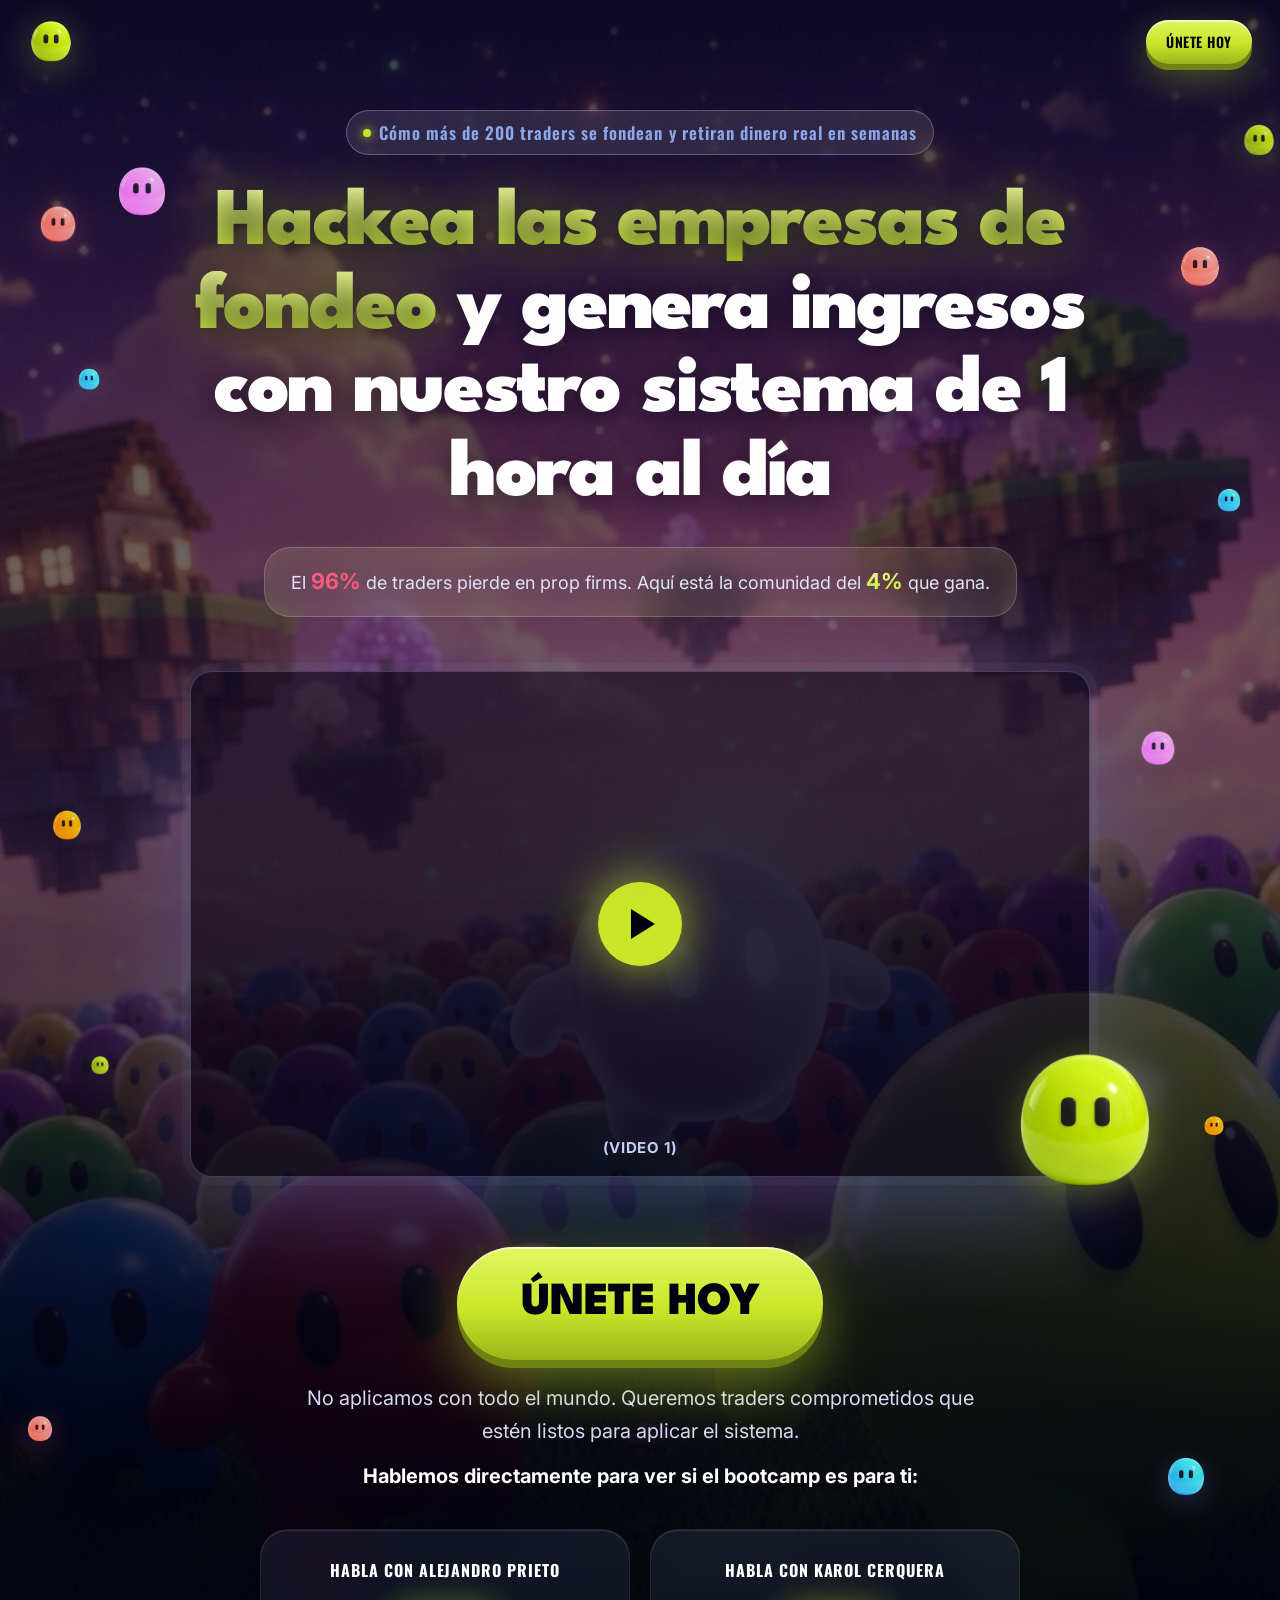
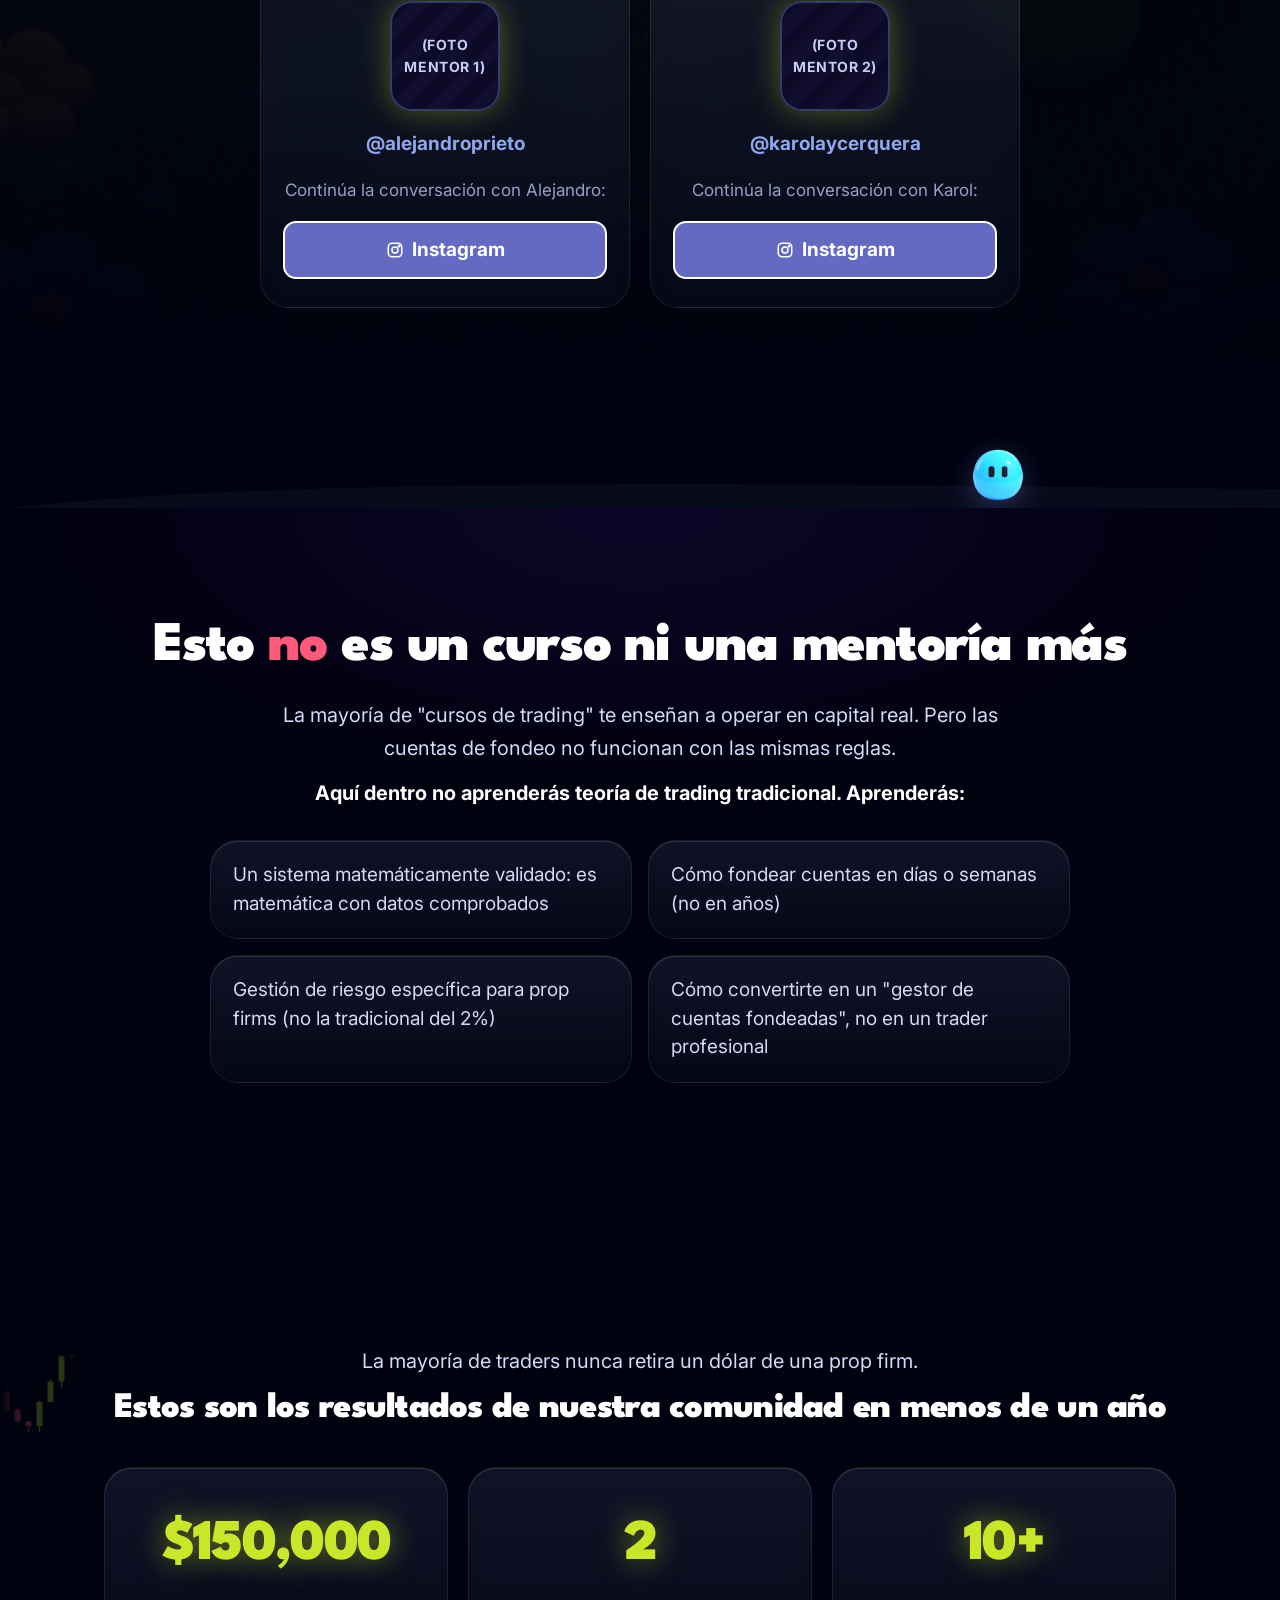
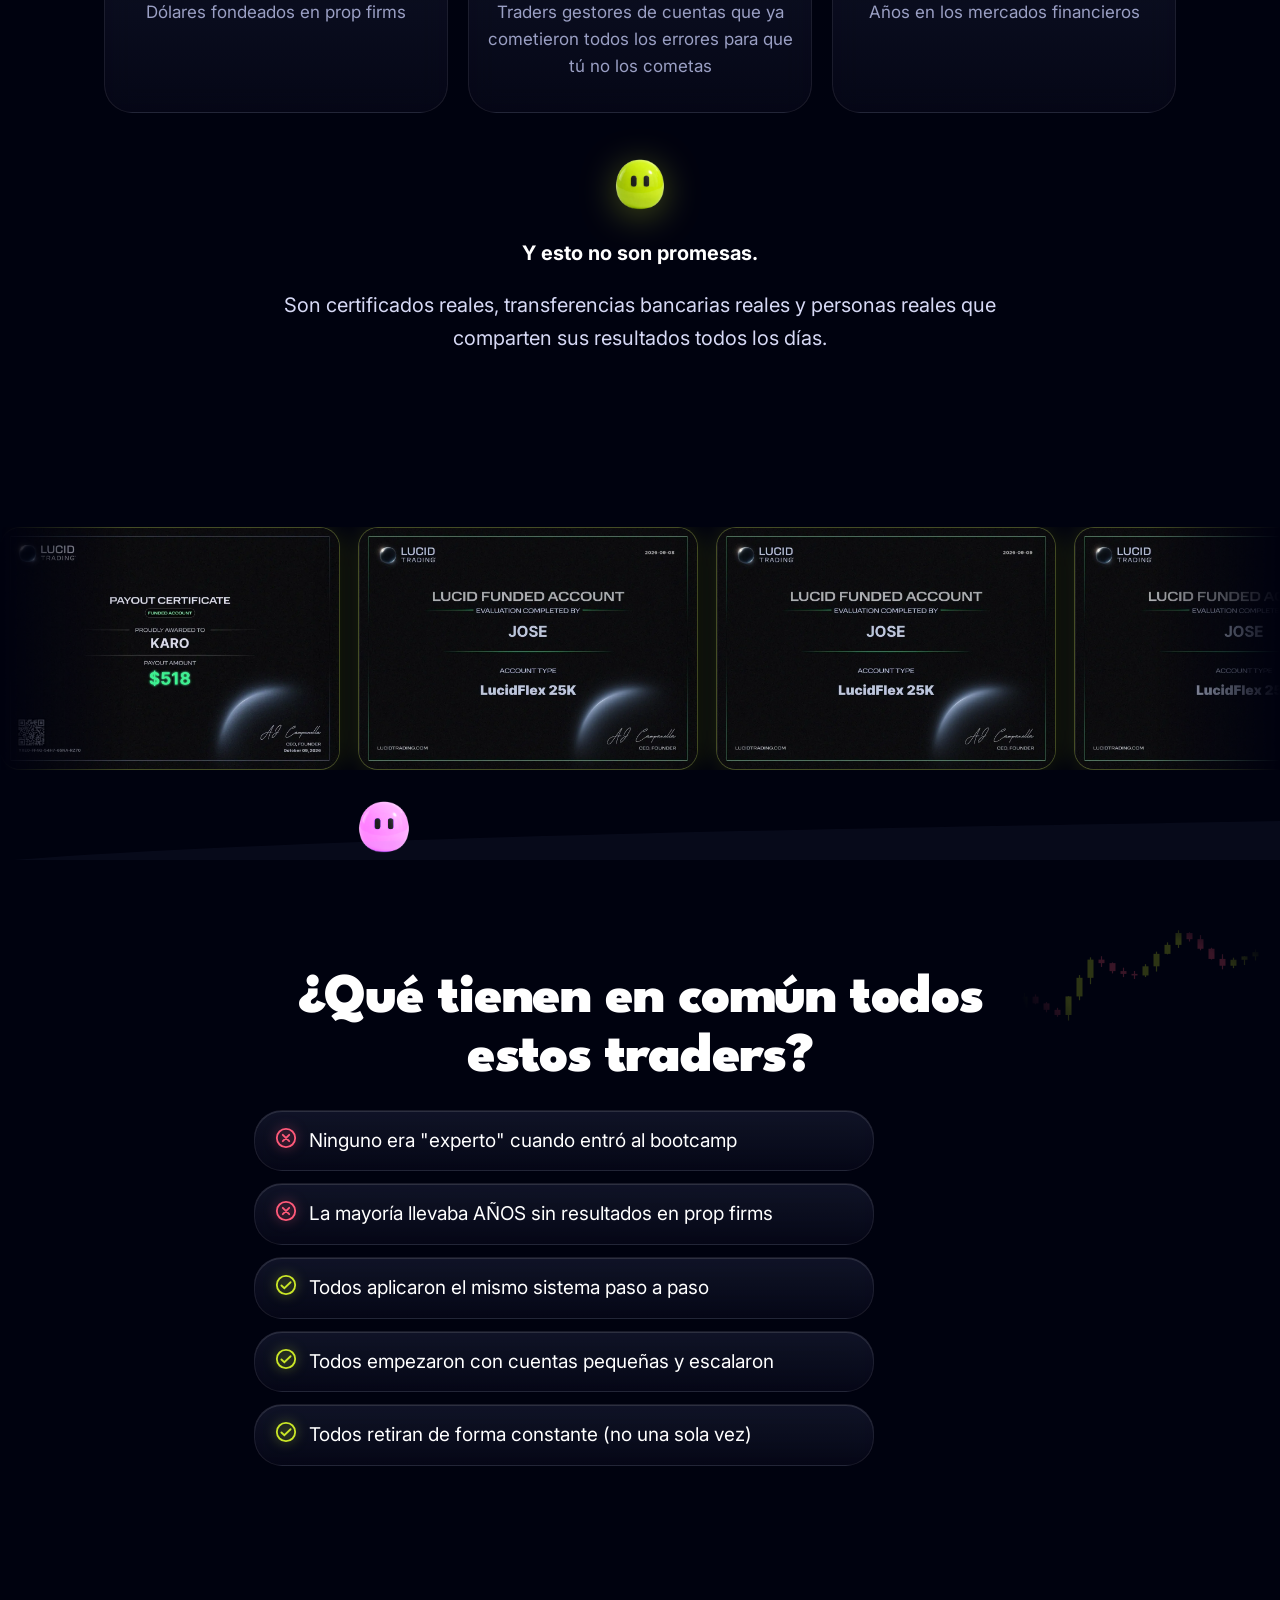
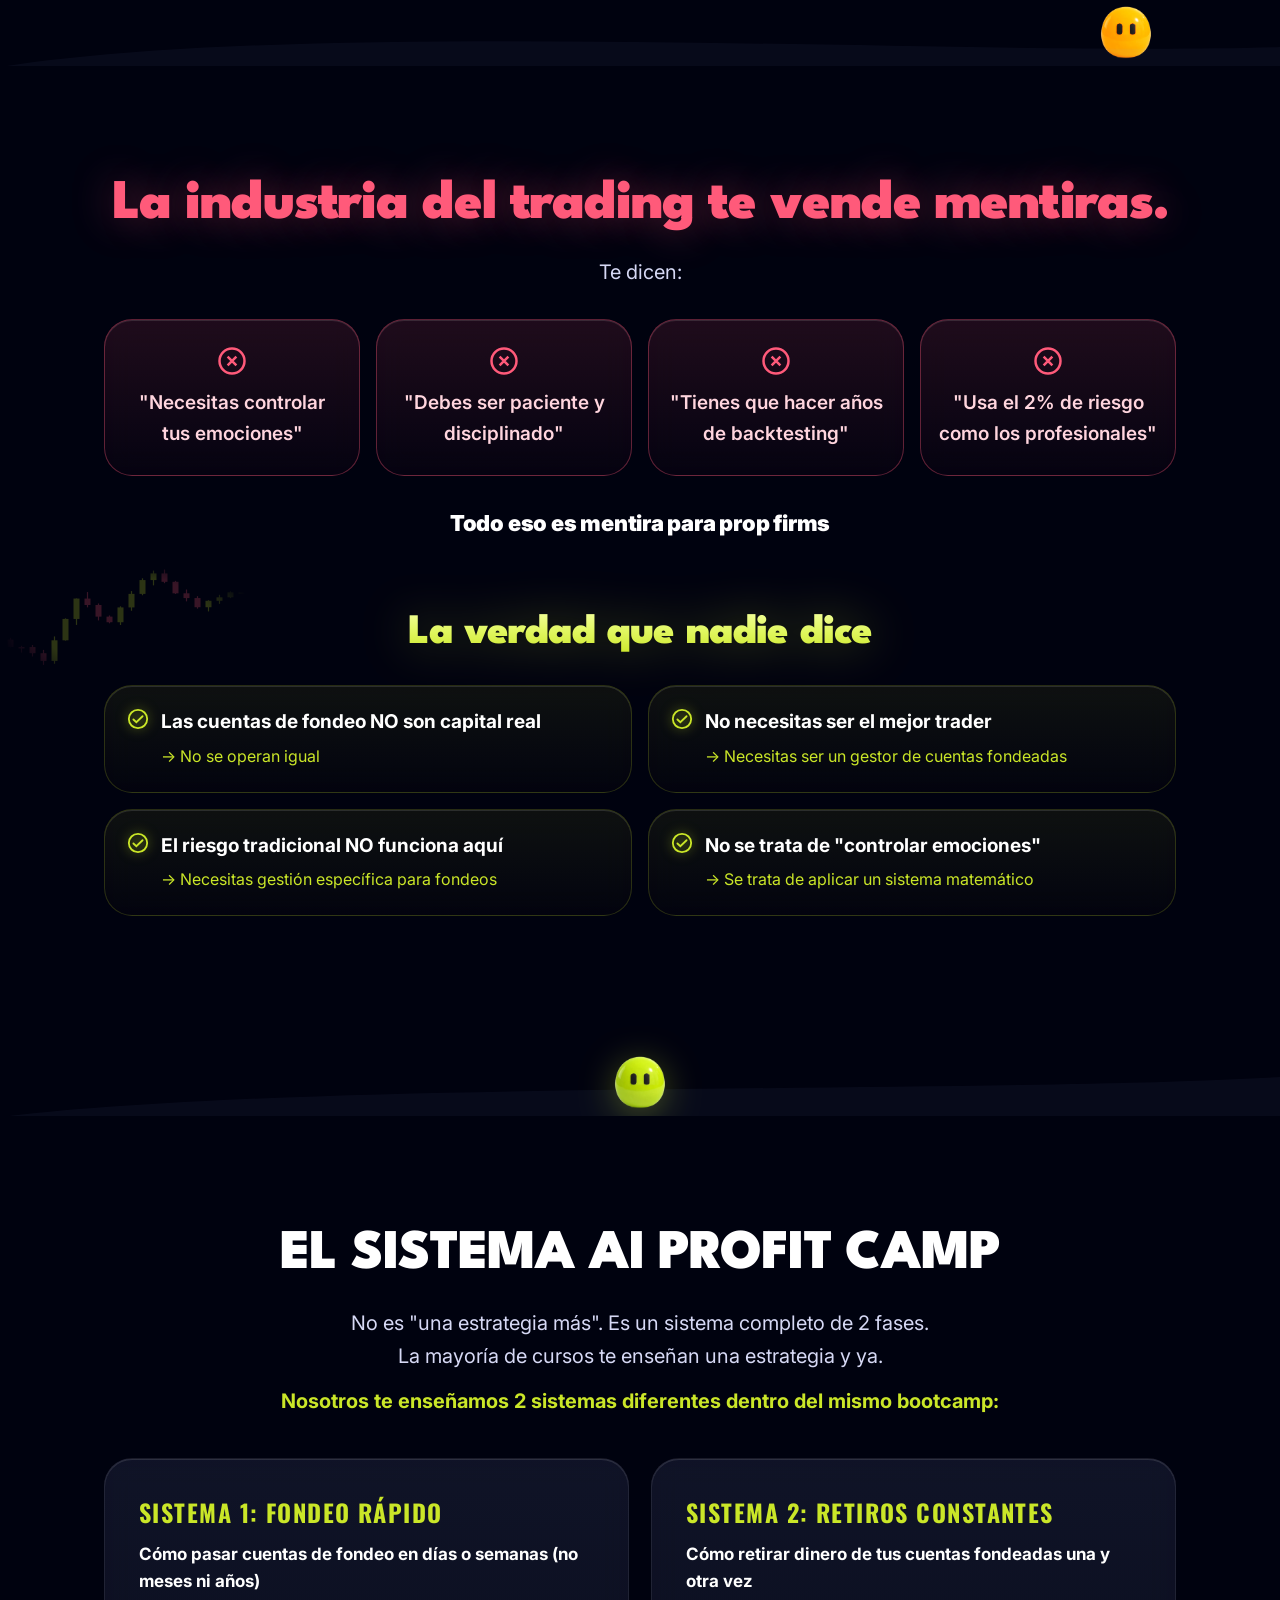
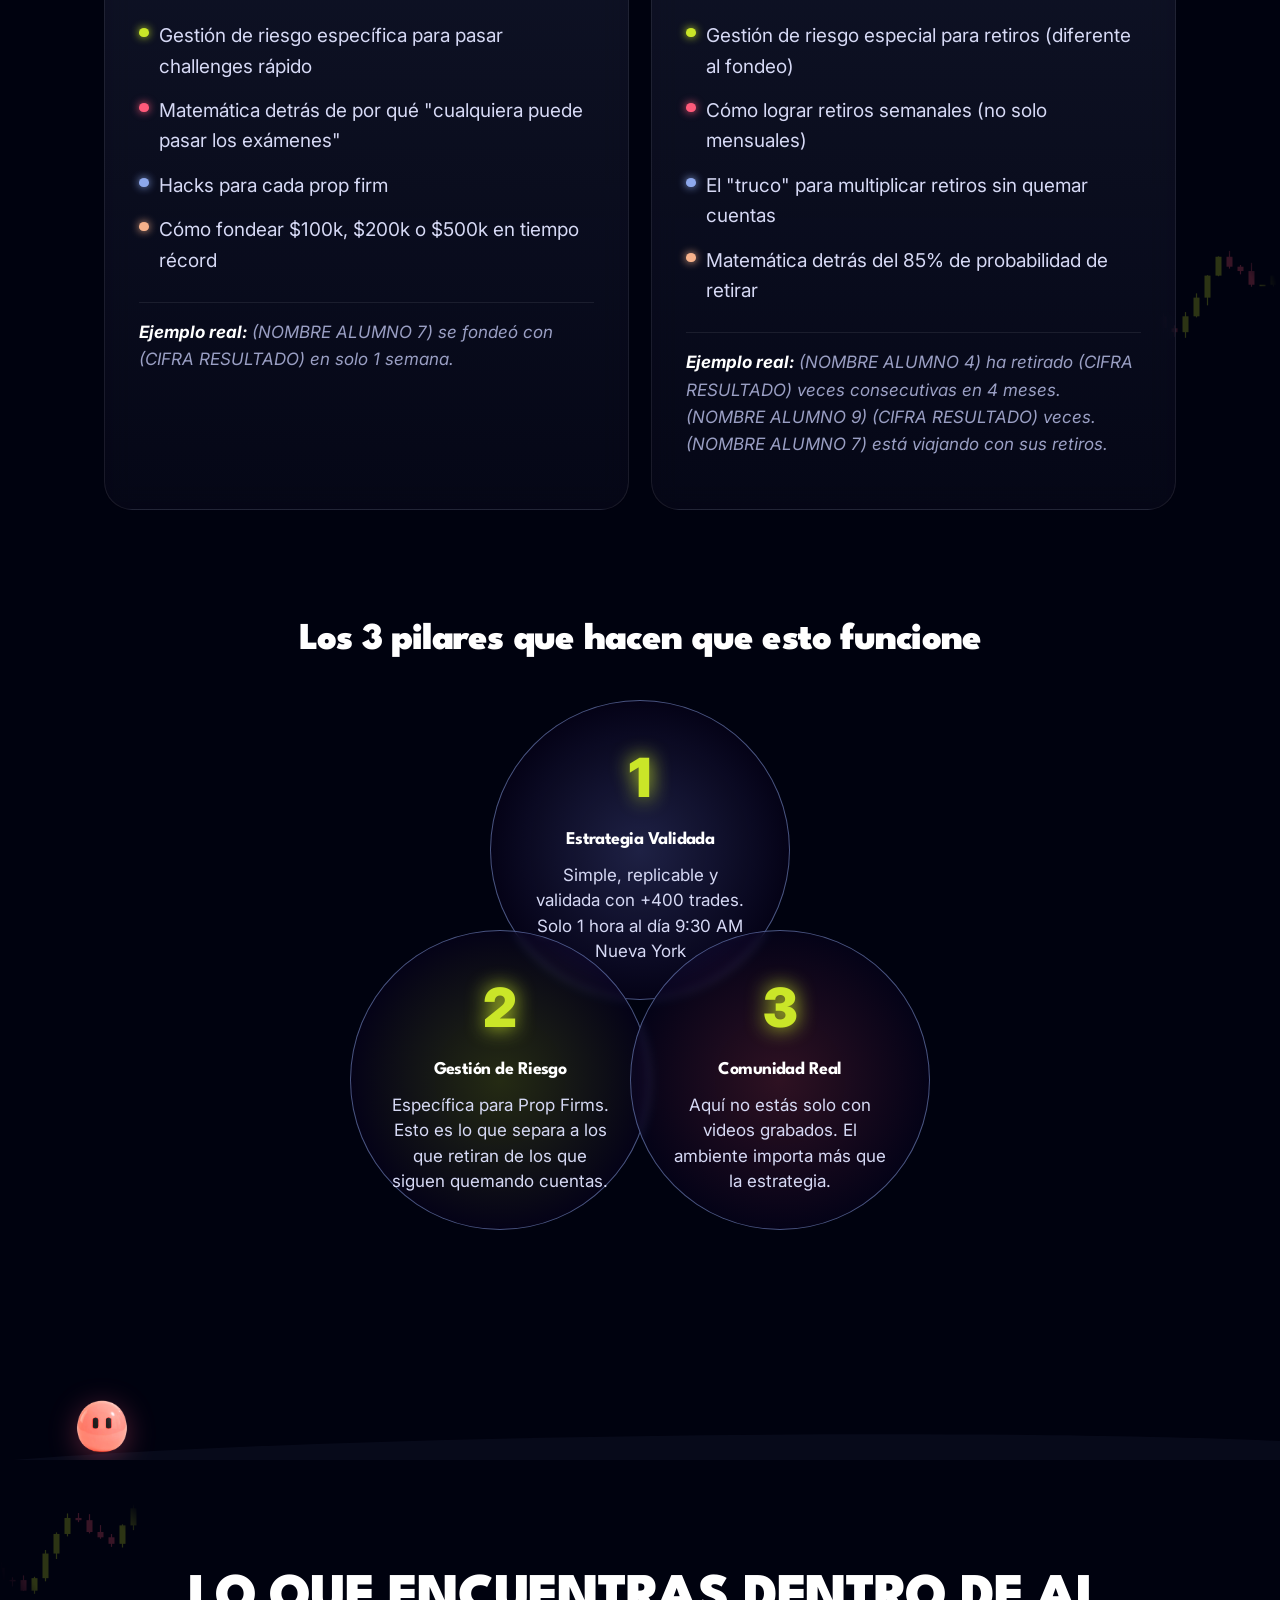
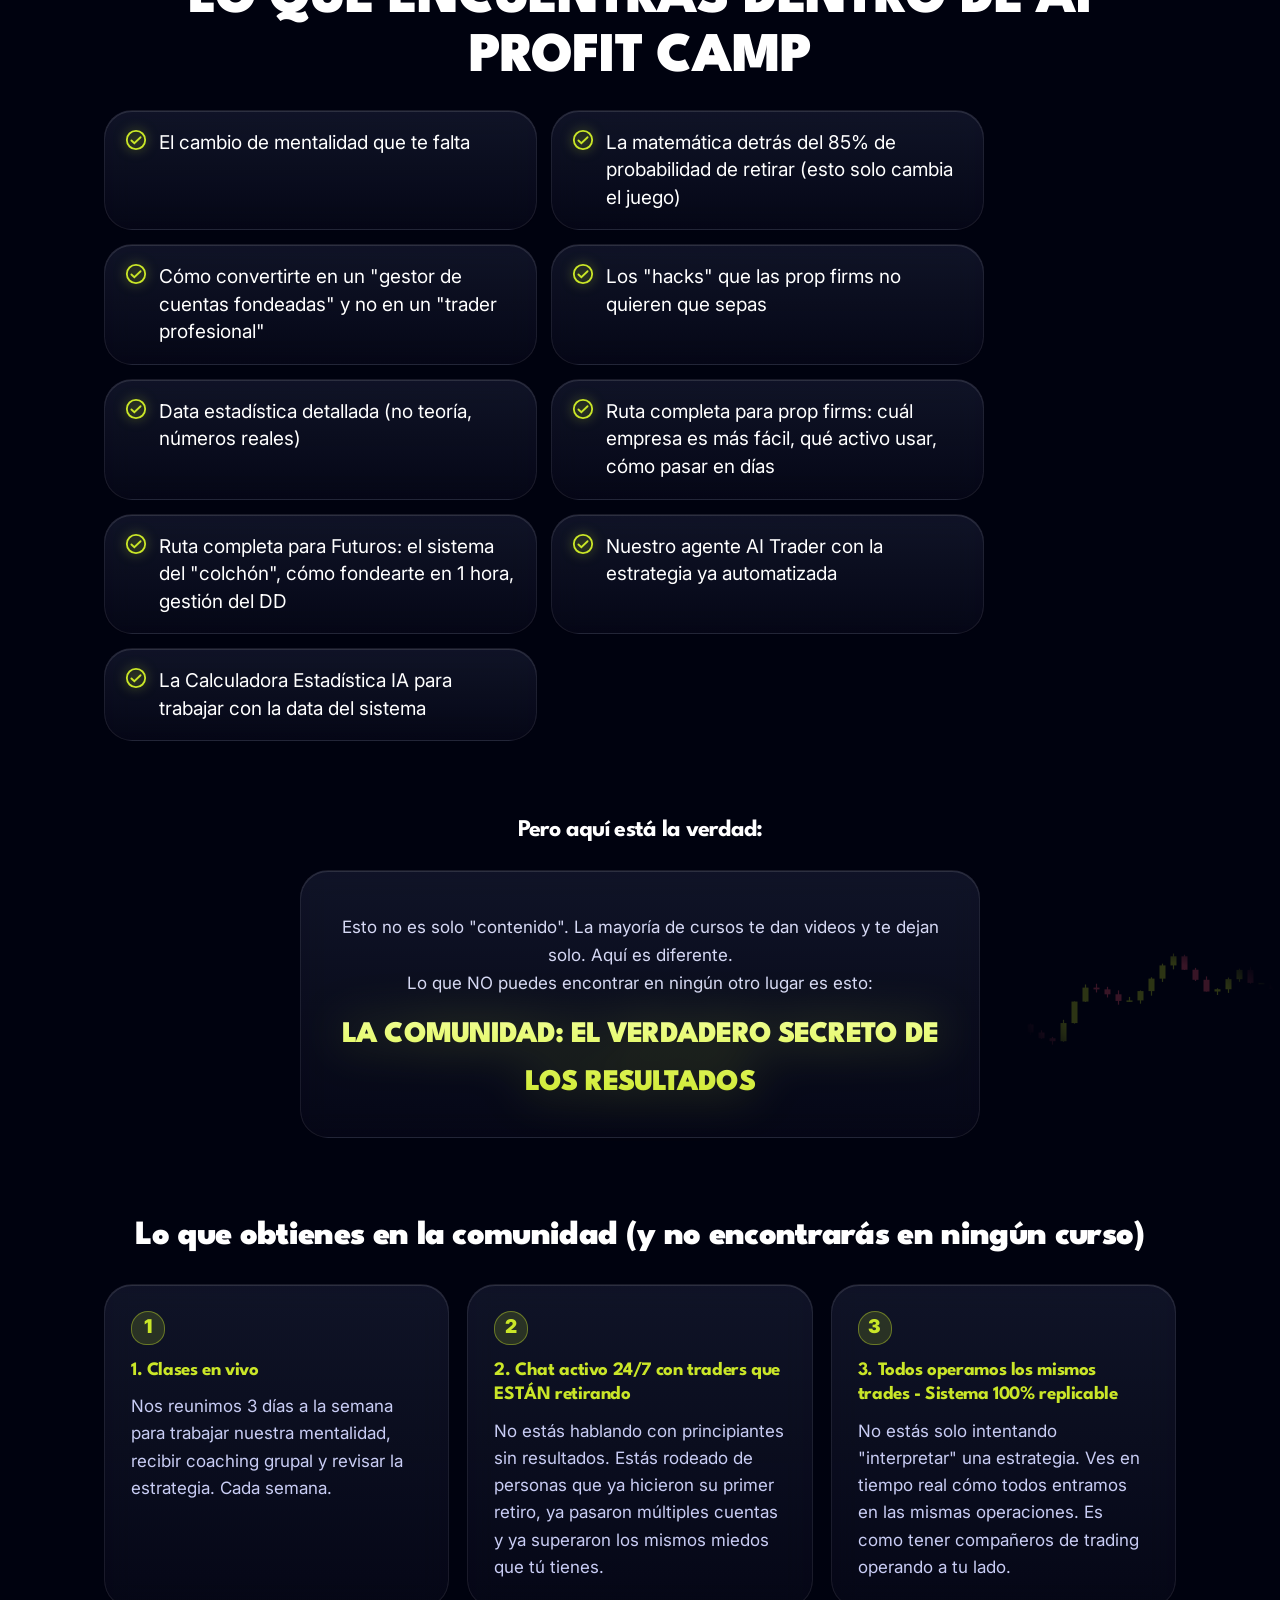
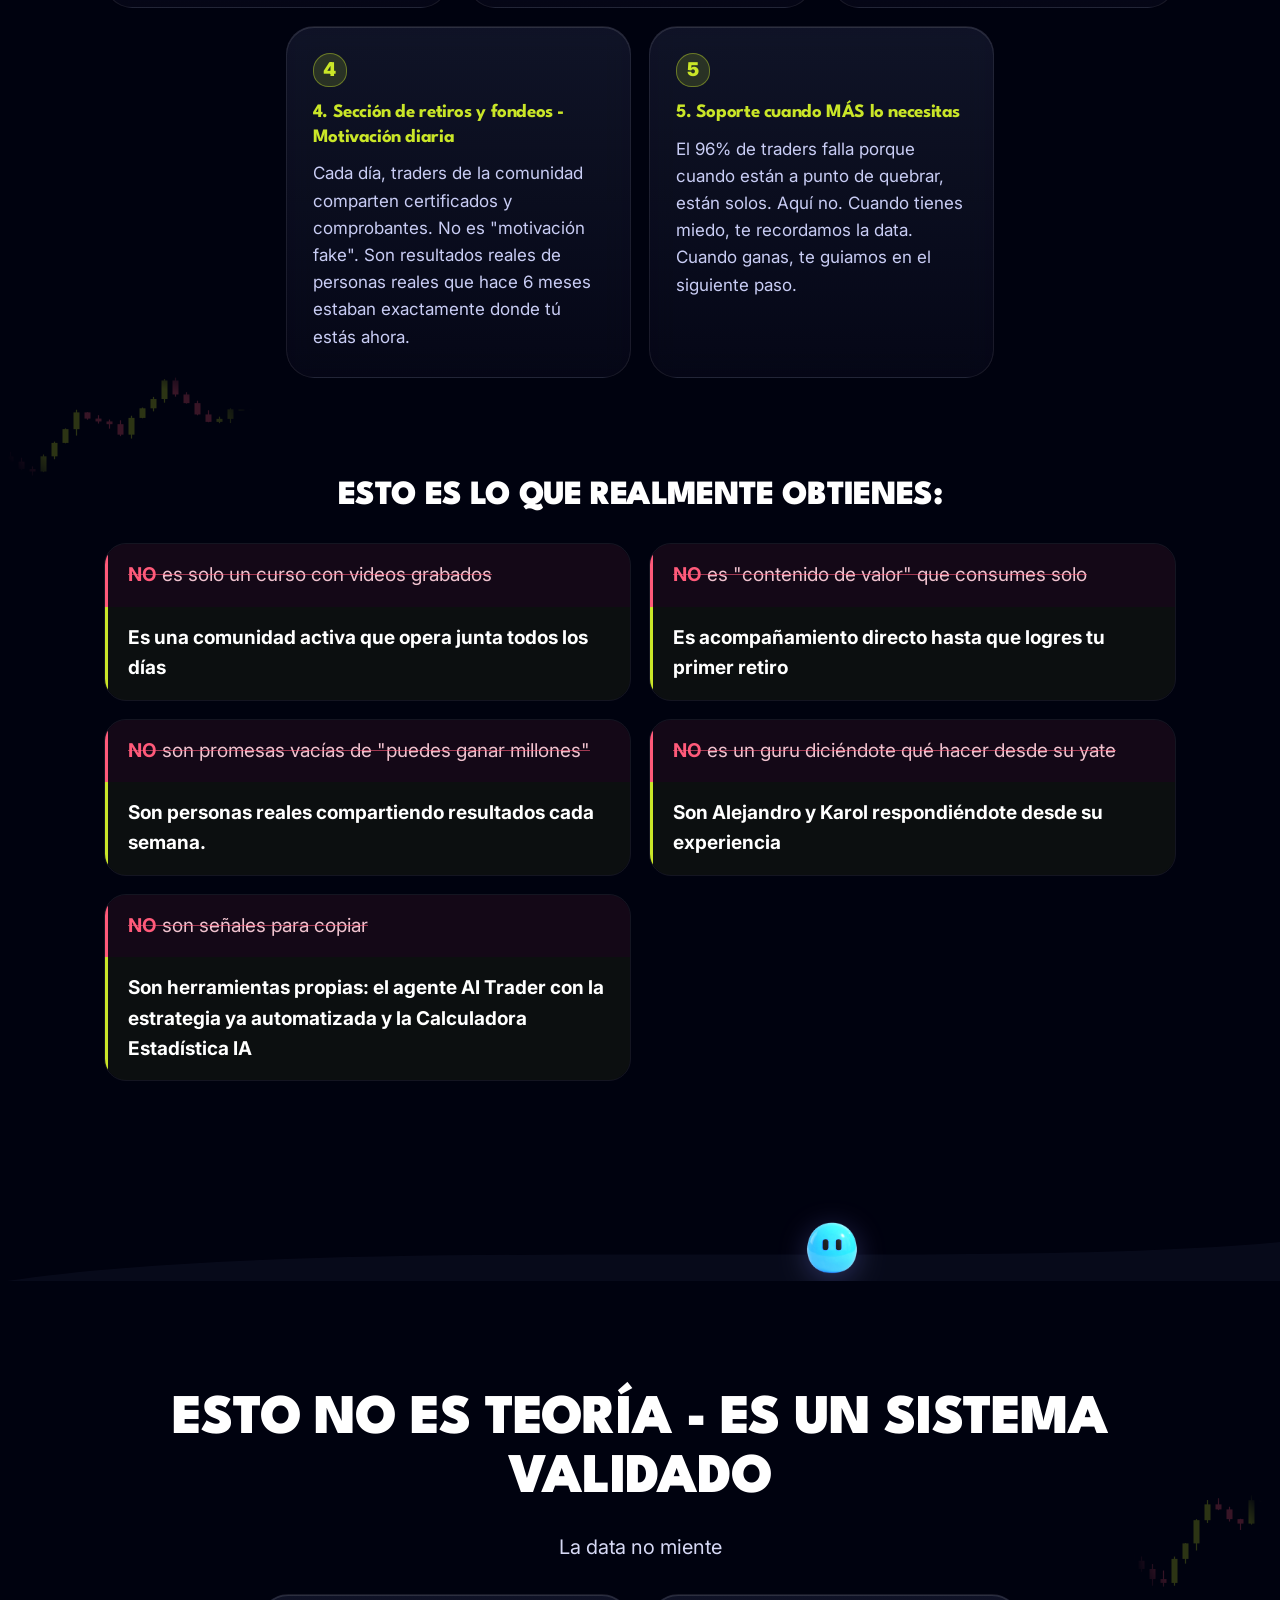
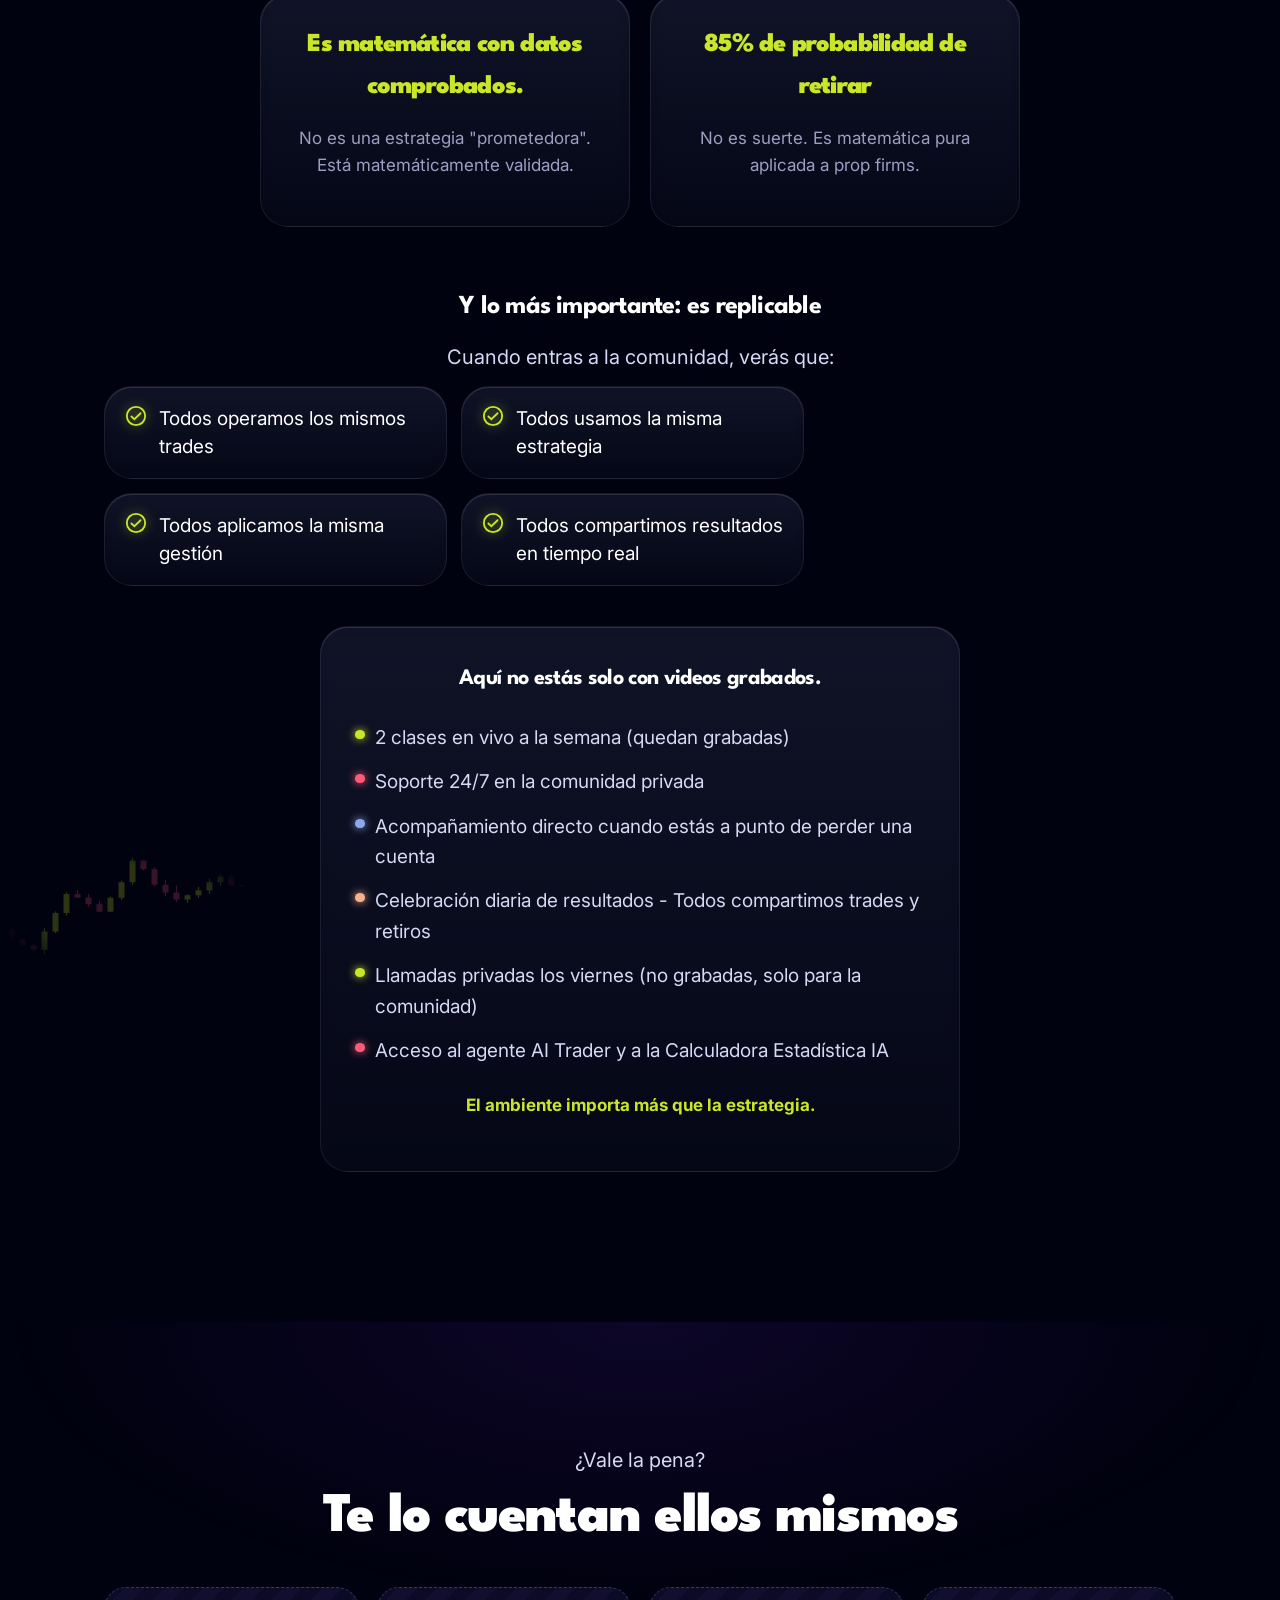
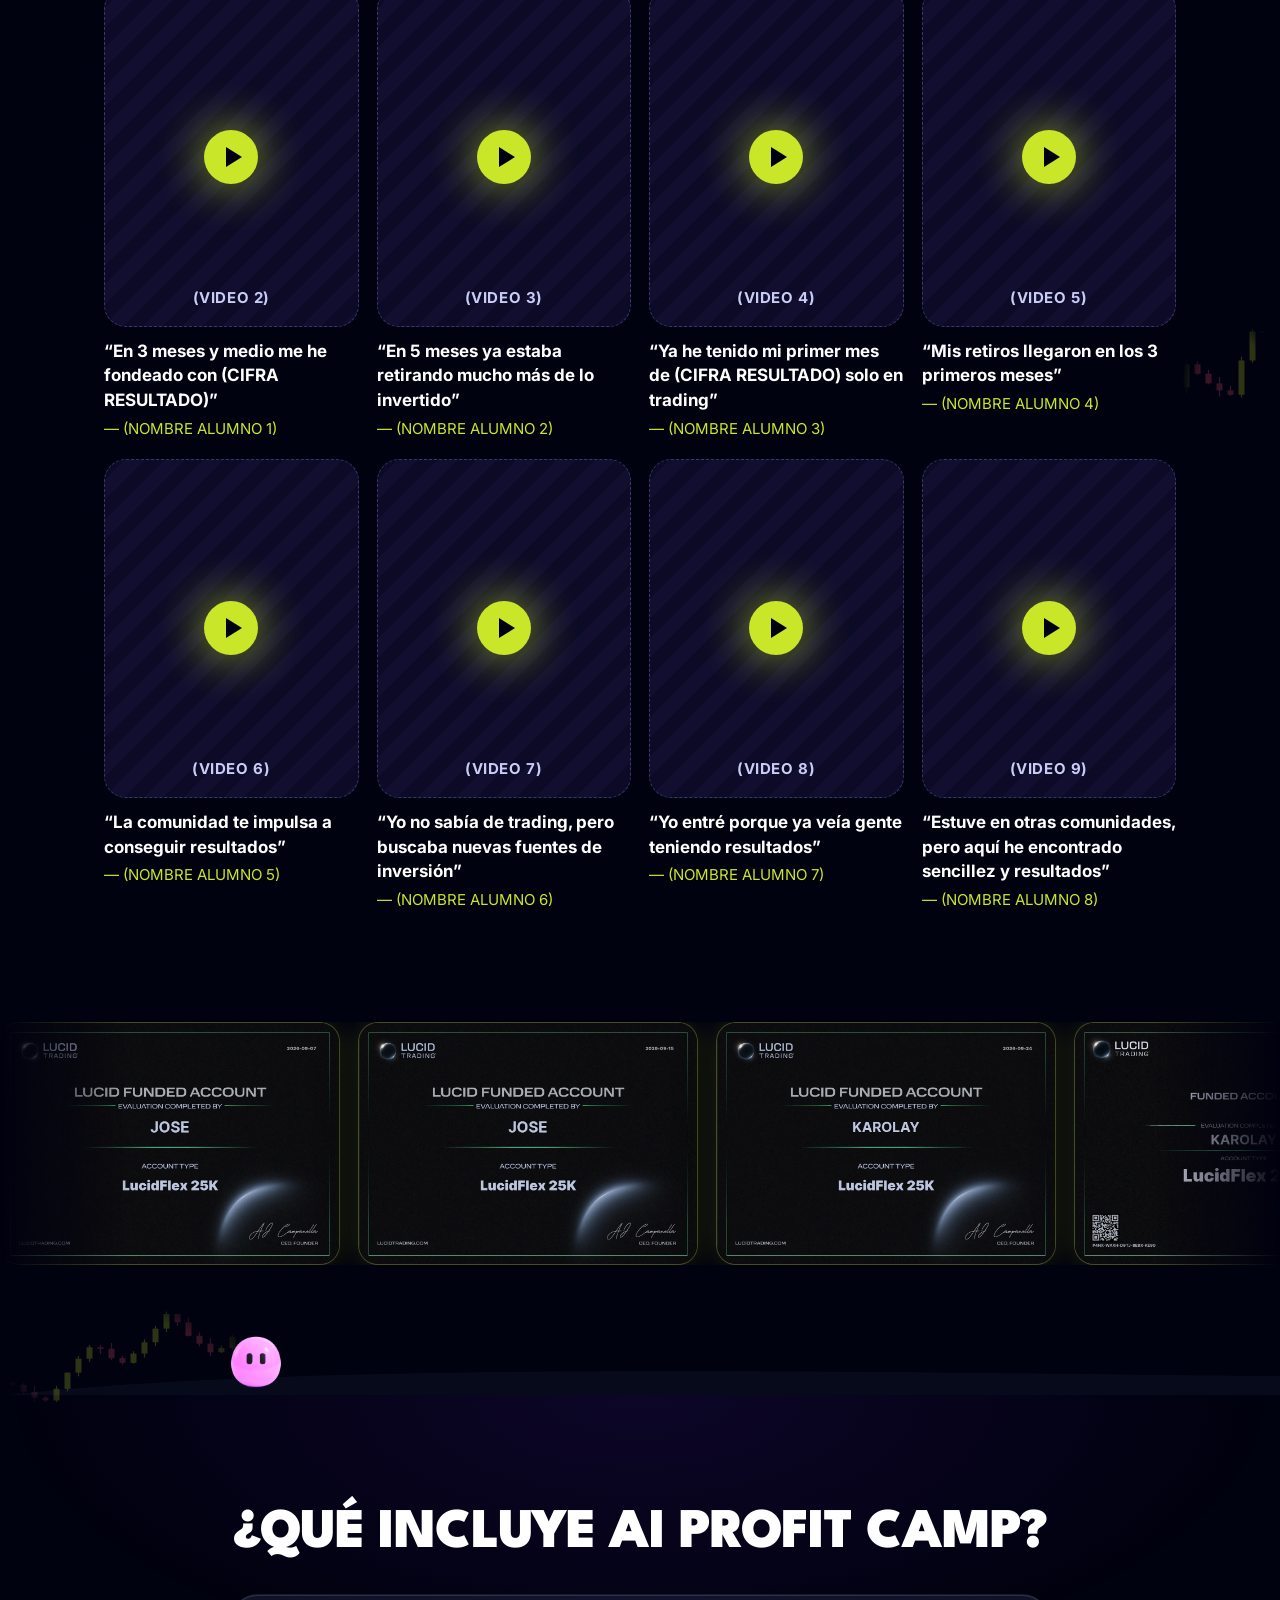
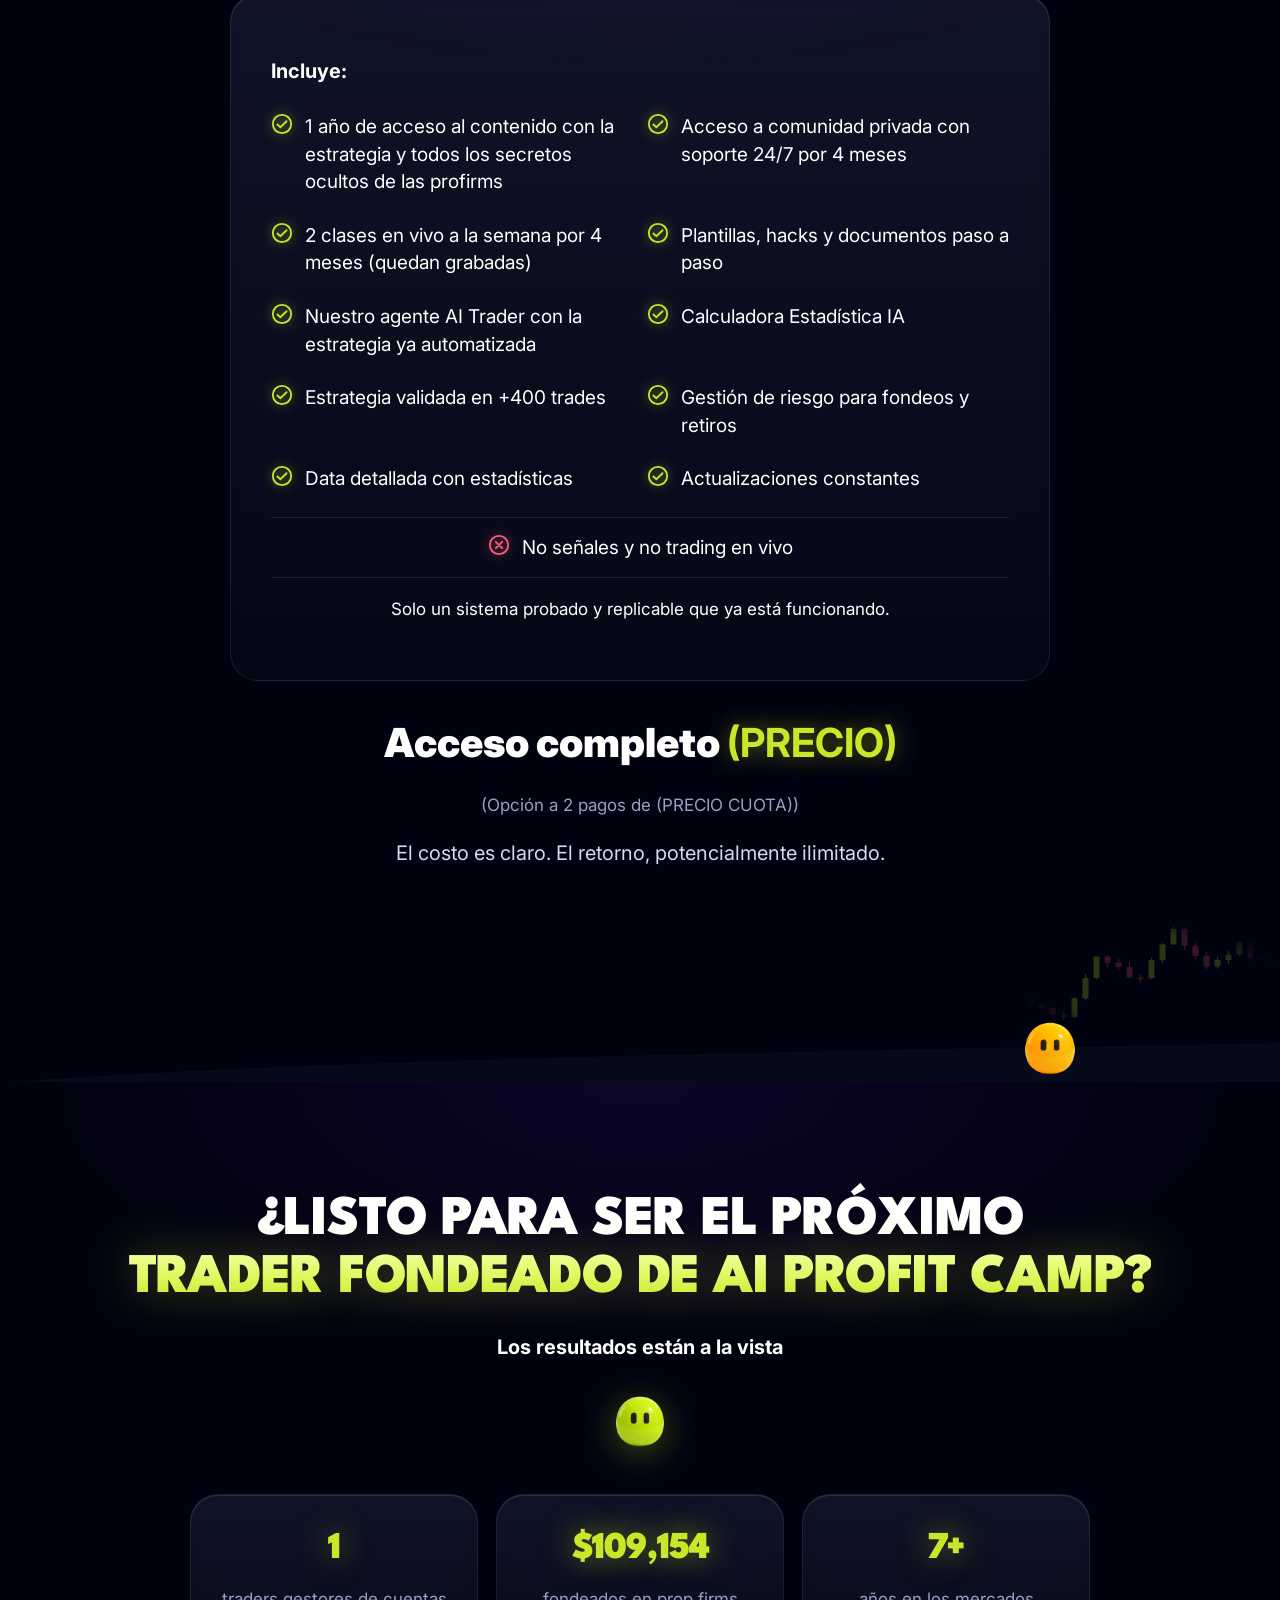
==== commit 6d564009: "Velas en los bordes (Elliott), letra mas legible, AI Trader y Calculadora en mas secciones" ====
--- a/index.html
+++ b/index.html
@@ -110,6 +110,9 @@
 .marquee .track .ph{border-radius:22px;border-color:rgba(141,168,236,.35);box-shadow:0 0 30px rgba(100,106,194,.2)}
 @media(max-width:820px){.heromascot{right:-6px;bottom:-40px;width:84px}.blob{transform:scale(.6)}.topbar{padding:12px 16px}.topbar .btn{display:none}.tlogo .mascot{width:38px}.hero .w{padding-top:80px}.divider{height:70px}.divider .pk{width:44px}}
 
+/* Legibilidad v5: mínimos 17px párrafos (16px móvil) */
+.mute,.ex,.q,.glass>p,.circ p{font-size:17px}.q{line-height:1.45}.circ p{line-height:1.5}
+@media(max-width:820px){.mute,.ex,.q,.glass>p{font-size:16px}.circ p{font-size:16px}}
 @media (prefers-reduced-motion:reduce){*{animation:none!important;transition:none!important}.rv{opacity:1;transform:none}}
 </style></head><body><header class="topbar"><a href="#" class="tlogo" aria-label="Inicio"><span data-mascot=""></span></a><a class="btn btn-gummy" href="(LINK DE PAGO)">ÚNETE HOY</a></header><section class="hero"><span class="blob" style="left:3%;top:10%;width:40px;animation-delay:-0.0s"><span data-mascot="hue-red"></span></span><span class="blob" style="left:6%;top:18%;width:24px;animation-delay:-0.7s"><span data-mascot="hue-blue"></span></span><span class="blob" style="left:9%;top:8%;width:54px;animation-delay:-1.4s"><span data-mascot="hue-vio"></span></span><span class="blob" style="left:4%;top:40%;width:32px;animation-delay:-2.0999999999999996s"><span data-mascot="hue-orange"></span></span><span class="blob" style="left:7%;top:52%;width:20px;animation-delay:-2.8s"><span data-mascot=""></span></span><span class="blob" style="left:92%;top:12%;width:44px;animation-delay:-3.5s"><span data-mascot="hue-red"></span></span><span class="blob" style="left:95%;top:24%;width:26px;animation-delay:-4.199999999999999s"><span data-mascot="hue-blue"></span></span><span class="blob" style="left:89%;top:36%;width:38px;animation-delay:-4.8999999999999995s"><span data-mascot="hue-vio"></span></span><span class="blob" style="left:94%;top:55%;width:22px;animation-delay:-5.6s"><span data-mascot="hue-orange"></span></span><span class="blob" style="left:97%;top:6%;width:34px;animation-delay:-6.3s"><span data-mascot=""></span></span><span class="blob" style="left:2%;top:70%;width:28px;animation-delay:-7.0s"><span data-mascot="hue-red"></span></span><span class="blob" style="left:91%;top:72%;width:42px;animation-delay:-7.699999999999999s"><span data-mascot="hue-blue"></span></span><div class="scene"></div><div class="w">
 <span class="eyebrow rv">Cómo más de 200 traders se fondean y retiran dinero real en semanas</span>
@@ -123,4 +126,4 @@
 <div class="sys"><div class="glass rv"><h3>SISTEMA 1: FONDEO RÁPIDO</h3><p class="sub">Cómo pasar cuentas de fondeo en días o semanas (no meses ni años)</p><ul class="dots"><li>Gestión de riesgo específica para pasar challenges rápido</li><li>Matemática detrás de por qué "cualquiera puede pasar los exámenes"</li><li>Hacks para cada prop firm</li><li>Cómo fondear $100k, $200k o $500k en tiempo récord</li></ul><p class="ex"><b>Ejemplo real:</b> (NOMBRE ALUMNO 7) se fondeó con (CIFRA RESULTADO) en solo 1 semana.</p></div>
 <div class="glass rv"><h3>SISTEMA 2: RETIROS CONSTANTES</h3><p class="sub">Cómo retirar dinero de tus cuentas fondeadas una y otra vez</p><ul class="dots"><li>Gestión de riesgo especial para retiros (diferente al fondeo)</li><li>Cómo lograr retiros semanales (no solo mensuales)</li><li>El "truco" para multiplicar retiros sin quemar cuentas</li><li>Matemática detrás del 85% de probabilidad de retirar</li></ul><p class="ex"><b>Ejemplo real:</b> (NOMBRE ALUMNO 4) ha retirado (CIFRA RESULTADO) veces consecutivas en 4 meses. (NOMBRE ALUMNO 9) (CIFRA RESULTADO) veces. (NOMBRE ALUMNO 7) está viajando con sus retiros.</p></div></div>
 <h2 class="rv" style="font-size:clamp(26px,3vw,38px);margin-top:110px">Los 3 pilares que hacen que esto funcione</h2>
-<div class="venn"><div class="circ c1 rv"><div class="n">1</div><h3>Estrategia Validada</h3><p>Simple, replicable y validada con +400 trades. Solo 1 hora al día 9:30 AM Nueva York</p></div><div class="circ c2 rv"><div class="n">2</div><h3>Gestión de Riesgo</h3><p>Específica para Prop Firms. Esto es lo que separa a los que retiran de los que siguen quemando cuentas.</p></div><div class="circ c3 rv"><div class="n">3</div><h3>Comunidad Real</h3><p>Aquí no estás solo con videos grabados. El ambiente importa más que la estrategia.</p></div></div></div></section><div class="divider" aria-hidden="true"><span class="pk" style="left:8%;animation-delay:-6.5s"><span data-mascot="hue-red m-peek"></span></span><svg viewBox="0 0 1440 60" preserveAspectRatio="none"><path d="M0 60 C 360 34 1080 26 1440 40 L1440 60Z" fill="rgba(141,168,236,.05)"/></svg></div><section class=""><div class="w "><h2 class="up rv">LO QUE ENCUENTRAS DENTRO DE AI PROFIT CAMP</h2><ul class="list feat"><li class="glass rv ic ok"><svg viewBox="0 0 24 24"><circle cx="12" cy="12" r="10"/><path d="M7 12.5l3.2 3L17 9"/></svg><span>El cambio de mentalidad que te falta</span></li><li class="glass rv ic ok"><svg viewBox="0 0 24 24"><circle cx="12" cy="12" r="10"/><path d="M7 12.5l3.2 3L17 9"/></svg><span>La matemática detrás del 85% de probabilidad de retirar (esto solo cambia el juego)</span></li><li class="glass rv ic ok"><svg viewBox="0 0 24 24"><circle cx="12" cy="12" r="10"/><path d="M7 12.5l3.2 3L17 9"/></svg><span>Cómo convertirte en un "gestor de cuentas fondeadas" y no en un "trader profesional"</span></li><li class="glass rv ic ok"><svg viewBox="0 0 24 24"><circle cx="12" cy="12" r="10"/><path d="M7 12.5l3.2 3L17 9"/></svg><span>Los "hacks" que las prop firms no quieren que sepas</span></li><li class="glass rv ic ok"><svg viewBox="0 0 24 24"><circle cx="12" cy="12" r="10"/><path d="M7 12.5l3.2 3L17 9"/></svg><span>Data estadística detallada (no teoría, números reales)</span></li><li class="glass rv ic ok"><svg viewBox="0 0 24 24"><circle cx="12" cy="12" r="10"/><path d="M7 12.5l3.2 3L17 9"/></svg><span>Ruta completa para prop firms: cuál empresa es más fácil, qué activo usar, cómo pasar en días</span></li><li class="glass rv ic ok"><svg viewBox="0 0 24 24"><circle cx="12" cy="12" r="10"/><path d="M7 12.5l3.2 3L17 9"/></svg><span>Ruta completa para Futuros: el sistema del "colchón", cómo fondearte en 1 hora, gestión del DD</span></li></ul><h3 class="rv" style="font-size:24px;margin-top:70px">Pero aquí está la verdad:</h3><div class="glass truthbox rv"><p class="lead">Esto no es solo "contenido". La mayoría de cursos te dan videos y te dejan solo. Aquí es diferente.<br>Lo que NO puedes encontrar en ningún otro lugar es esto:</p><h3 class="gt">LA COMUNIDAD: EL VERDADERO SECRETO DE LOS RESULTADOS</h3></div><h2 class="rv" style="font-size:clamp(24px,2.8vw,34px);margin-top:80px">Lo que obtienes en la comunidad (y no encontrarás en ningún curso)</h2><div class="comm"><div class="glass rv"><div class="idx">1</div><h4>1. Clases en vivo</h4><p>Nos reunimos 3 días a la semana para trabajar nuestra mentalidad, recibir coaching grupal y revisar la estrategia. Cada semana.</p></div><div class="glass rv"><div class="idx">2</div><h4>2. Chat activo 24/7 con traders que ESTÁN retirando</h4><p>No estás hablando con principiantes sin resultados. Estás rodeado de personas que ya hicieron su primer retiro, ya pasaron múltiples cuentas y ya superaron los mismos miedos que tú tienes.</p></div><div class="glass rv"><div class="idx">3</div><h4>3. Todos operamos los mismos trades - Sistema 100% replicable</h4><p>No estás solo intentando "interpretar" una estrategia. Ves en tiempo real cómo todos entramos en las mismas operaciones. Es como tener compañeros de trading operando a tu lado.</p></div><div class="glass rv"><div class="idx">4</div><h4>4. Sección de retiros y fondeos - Motivación diaria</h4><p>Cada día, traders de la comunidad comparten certificados y comprobantes. No es "motivación fake". Son resultados reales de personas reales que hace 6 meses estaban exactamente donde tú estás ahora.</p></div><div class="glass rv"><div class="idx">5</div><h4>5. Soporte cuando MÁS lo necesitas</h4><p>El 96% de traders falla porque cuando están a punto de quebrar, están solos. Aquí no. Cuando tienes miedo, te recordamos la data. Cuando ganas, te guiamos en el siguiente paso.</p></div></div><h2 class="up rv" style="font-size:clamp(24px,2.8vw,34px);margin-top:100px">ESTO ES LO QUE REALMENTE OBTIENES:</h2><div class="vs"><div class="vsi rv"><div class="x"><b>NO</b> es solo un curso con videos grabados</div><div class="y">Es una comunidad activa que opera junta todos los días</div></div><div class="vsi rv"><div class="x"><b>NO</b> es "contenido de valor" que consumes solo</div><div class="y">Es acompañamiento directo hasta que logres tu primer retiro</div></div><div class="vsi rv"><div class="x"><b>NO</b> son promesas vacías de "puedes ganar millones"</div><div class="y">Son personas reales compartiendo resultados cada semana.</div></div><div class="vsi rv"><div class="x"><b>NO</b> es un guru diciéndote qué hacer desde su yate</div><div class="y">Son Alejandro y Karol respondiéndote desde su experiencia</div></div></div></div></section><div class="divider" aria-hidden="true"><span class="pk" style="left:65%;animation-delay:-7.800000000000001s"><span data-mascot="hue-blue m-peek"></span></span><svg viewBox="0 0 1440 60" preserveAspectRatio="none"><path d="M0 60 C 360 10 1080 50 1440 20 L1440 60Z" fill="rgba(141,168,236,.05)"/></svg></div><section class=""><div class="w "><h2 class="up rv">ESTO NO ES TEORÍA - ES UN SISTEMA VALIDADO</h2><p class="lead rv">La data no miente</p><div class="duo"><div class="glass rv"><h3>Es matemática con datos comprobados.</h3><p>No es una estrategia "prometedora". Está matemáticamente validada.</p></div><div class="glass rv"><h3>85% de probabilidad de retirar</h3><p>No es suerte. Es matemática pura aplicada a prop firms.</p></div></div><h3 class="rv" style="font-size:26px;margin-top:60px">Y lo más importante: es replicable</h3><p class="lead rv">Cuando entras a la comunidad, verás que:</p><ul class="list feat" style="max-width:700px"><li class="glass rv ic ok"><svg viewBox="0 0 24 24"><circle cx="12" cy="12" r="10"/><path d="M7 12.5l3.2 3L17 9"/></svg><span>Todos operamos los mismos trades</span></li><li class="glass rv ic ok"><svg viewBox="0 0 24 24"><circle cx="12" cy="12" r="10"/><path d="M7 12.5l3.2 3L17 9"/></svg><span>Todos usamos la misma estrategia</span></li><li class="glass rv ic ok"><svg viewBox="0 0 24 24"><circle cx="12" cy="12" r="10"/><path d="M7 12.5l3.2 3L17 9"/></svg><span>Todos aplicamos la misma gestión</span></li><li class="glass rv ic ok"><svg viewBox="0 0 24 24"><circle cx="12" cy="12" r="10"/><path d="M7 12.5l3.2 3L17 9"/></svg><span>Todos compartimos resultados en tiempo real</span></li></ul><div class="glass panel rv"><h3>Aquí no estás solo con videos grabados.</h3><ul class="dots"><li>2 clases en vivo a la semana (quedan grabadas)</li><li>Soporte 24/7 en la comunidad privada</li><li>Acompañamiento directo cuando estás a punto de perder una cuenta</li><li>Celebración diaria de resultados - Todos compartimos trades y retiros</li><li>Llamadas privadas los viernes (no grabadas, solo para la comunidad)</li></ul><p style="text-align:center;color:var(--g);font-weight:700;margin-top:18px">El ambiente importa más que la estrategia.</p></div></div></section><section><div class="w"><p class="lead rv">¿Vale la pena?</p><h2 class="rv">Te lo cuentan ellos mismos</h2><div class="vids"><div class="rv"><div class="ph vt"><div class="play"></div><span>(VIDEO 2)</span></div><p class="q">“En 3 meses y medio me he fondeado con (CIFRA RESULTADO)”</p><div class="who">— (NOMBRE ALUMNO 1)</div></div><div class="rv"><div class="ph vt"><div class="play"></div><span>(VIDEO 3)</span></div><p class="q">“En 5 meses ya estaba retirando mucho más de lo invertido”</p><div class="who">— (NOMBRE ALUMNO 2)</div></div><div class="rv"><div class="ph vt"><div class="play"></div><span>(VIDEO 4)</span></div><p class="q">“Ya he tenido mi primer mes de (CIFRA RESULTADO) solo en trading”</p><div class="who">— (NOMBRE ALUMNO 3)</div></div><div class="rv"><div class="ph vt"><div class="play"></div><span>(VIDEO 5)</span></div><p class="q">“Mis retiros llegaron en los 3 primeros meses”</p><div class="who">— (NOMBRE ALUMNO 4)</div></div><div class="rv"><div class="ph vt"><div class="play"></div><span>(VIDEO 6)</span></div><p class="q">“La comunidad te impulsa a conseguir resultados”</p><div class="who">— (NOMBRE ALUMNO 5)</div></div><div class="rv"><div class="ph vt"><div class="play"></div><span>(VIDEO 7)</span></div><p class="q">“Yo no sabía de trading, pero buscaba nuevas fuentes de inversión”</p><div class="who">— (NOMBRE ALUMNO 6)</div></div><div class="rv"><div class="ph vt"><div class="play"></div><span>(VIDEO 8)</span></div><p class="q">“Yo entré porque ya veía gente teniendo resultados”</p><div class="who">— (NOMBRE ALUMNO 7)</div></div><div class="rv"><div class="ph vt"><div class="play"></div><span>(VIDEO 9)</span></div><p class="q">“Estuve en otras comunidades, pero aquí he encontrado sencillez y resultados”</p><div class="who">— (NOMBRE ALUMNO 8)</div></div></div></div><div class="marquee" style="margin:0 0 40px"><div class="track" style="animation-direction:reverse"><button class="pcard" type="button" data-full="assets/proofs/cert-5.webp"><img src="assets/proofs/cert-5.webp" alt="Certificado de cuenta fondeada LucidFlex 25K" loading="lazy" width="1200" height="860"></button><button class="pcard" type="button" data-full="assets/proofs/cert-6.webp"><img src="assets/proofs/cert-6.webp" alt="Certificado de cuenta fondeada LucidFlex 25K" loading="lazy" width="1200" height="860"></button><button class="pcard" type="button" data-full="assets/proofs/cert-7.webp"><img src="assets/proofs/cert-7.webp" alt="Certificado de cuenta fondeada LucidFlex 25K" loading="lazy" width="1200" height="860"></button><button class="pcard" type="button" data-full="assets/proofs/cert-8.webp"><img src="assets/proofs/cert-8.webp" alt="Certificado de cuenta fondeada LucidFlex 25K" loading="lazy" width="1200" height="860"></button><button class="pcard" type="button" data-full="assets/proofs/cert-5.webp"><img src="assets/proofs/cert-5.webp" alt="Certificado de cuenta fondeada LucidFlex 25K" loading="lazy" width="1200" height="860"></button><button class="pcard" type="button" data-full="assets/proofs/cert-6.webp"><img src="assets/proofs/cert-6.webp" alt="Certificado de cuenta fondeada LucidFlex 25K" loading="lazy" width="1200" height="860"></button><button class="pcard" type="button" data-full="assets/proofs/cert-7.webp"><img src="assets/proofs/cert-7.webp" alt="Certificado de cuenta fondeada LucidFlex 25K" loading="lazy" width="1200" height="860"></button><button class="pcard" type="button" data-full="assets/proofs/cert-8.webp"><img src="assets/proofs/cert-8.webp" alt="Certificado de cuenta fondeada LucidFlex 25K" loading="lazy" width="1200" height="860"></button><button class="pcard" type="button" data-full="assets/proofs/cert-5.webp"><img src="assets/proofs/cert-5.webp" alt="Certificado de cuenta fondeada LucidFlex 25K" loading="lazy" width="1200" height="860"></button><button class="pcard" type="button" data-full="assets/proofs/cert-6.webp"><img src="assets/proofs/cert-6.webp" alt="Certificado de cuenta fondeada LucidFlex 25K" loading="lazy" width="1200" height="860"></button><button class="pcard" type="button" data-full="assets/proofs/cert-7.webp"><img src="assets/proofs/cert-7.webp" alt="Certificado de cuenta fondeada LucidFlex 25K" loading="lazy" width="1200" height="860"></button><button class="pcard" type="button" data-full="assets/proofs/cert-8.webp"><img src="assets/proofs/cert-8.webp" alt="Certificado de cuenta fondeada LucidFlex 25K" loading="lazy" width="1200" height="860"></button><button class="pcard" type="button" data-full="assets/proofs/cert-5.webp"><img src="assets/proofs/cert-5.webp" alt="Certificado de cuenta fondeada LucidFlex 25K" loading="lazy" width="1200" height="860"></button><button class="pcard" type="button" data-full="assets/proofs/cert-6.webp"><img src="assets/proofs/cert-6.webp" alt="Certificado de cuenta fondeada LucidFlex 25K" loading="lazy" width="1200" height="860"></button><button class="pcard" type="button" data-full="assets/proofs/cert-7.webp"><img src="assets/proofs/cert-7.webp" alt="Certificado de cuenta fondeada LucidFlex 25K" loading="lazy" width="1200" height="860"></button><button class="pcard" type="button" data-full="assets/proofs/cert-8.webp"><img src="assets/proofs/cert-8.webp" alt="Certificado de cuenta fondeada LucidFlex 25K" loading="lazy" width="1200" height="860"></button></div></div></section><div class="divider" aria-hidden="true"><span class="pk" style="left:20%;animation-delay:-9.1s"><span data-mascot="hue-vio m-peek"></span></span><svg viewBox="0 0 1440 60" preserveAspectRatio="none"><path d="M0 60 C 360 22 1080 38 1440 40 L1440 60Z" fill="rgba(141,168,236,.05)"/></svg></div><section class=""><div class="w "><h2 class="up rv">¿QUÉ INCLUYE AI PROFIT CAMP?</h2><div class="glass price rv"><p class="b" style="font-size:20px">Incluye:</p><ul class="list feat"><li class="ic ok"><svg viewBox="0 0 24 24"><circle cx="12" cy="12" r="10"/><path d="M7 12.5l3.2 3L17 9"/></svg><span>1 año de acceso al contenido con la estrategia y todos los secretos ocultos de las profirms</span></li><li class="ic ok"><svg viewBox="0 0 24 24"><circle cx="12" cy="12" r="10"/><path d="M7 12.5l3.2 3L17 9"/></svg><span>Acceso a comunidad privada con soporte 24/7 por 4 meses</span></li><li class="ic ok"><svg viewBox="0 0 24 24"><circle cx="12" cy="12" r="10"/><path d="M7 12.5l3.2 3L17 9"/></svg><span>2 clases en vivo a la semana por 4 meses (quedan grabadas)</span></li><li class="ic ok"><svg viewBox="0 0 24 24"><circle cx="12" cy="12" r="10"/><path d="M7 12.5l3.2 3L17 9"/></svg><span>Plantillas, hacks y documentos paso a paso</span></li><li class="ic ok"><svg viewBox="0 0 24 24"><circle cx="12" cy="12" r="10"/><path d="M7 12.5l3.2 3L17 9"/></svg><span>Nuestro agente AI Trader con la estrategia ya automatizada</span></li><li class="ic ok"><svg viewBox="0 0 24 24"><circle cx="12" cy="12" r="10"/><path d="M7 12.5l3.2 3L17 9"/></svg><span>Calculadora Estadística IA</span></li><li class="ic ok"><svg viewBox="0 0 24 24"><circle cx="12" cy="12" r="10"/><path d="M7 12.5l3.2 3L17 9"/></svg><span>Estrategia validada en +400 trades</span></li><li class="ic ok"><svg viewBox="0 0 24 24"><circle cx="12" cy="12" r="10"/><path d="M7 12.5l3.2 3L17 9"/></svg><span>Gestión de riesgo para fondeos y retiros</span></li><li class="ic ok"><svg viewBox="0 0 24 24"><circle cx="12" cy="12" r="10"/><path d="M7 12.5l3.2 3L17 9"/></svg><span>Data detallada con estadísticas</span></li><li class="ic ok"><svg viewBox="0 0 24 24"><circle cx="12" cy="12" r="10"/><path d="M7 12.5l3.2 3L17 9"/></svg><span>Actualizaciones constantes</span></li></ul><div class="nos"><ul class="list"><li class="ic no"><svg viewBox="0 0 24 24"><circle cx="12" cy="12" r="10"/><path d="M8.5 8.5l7 7M15.5 8.5l-7 7"/></svg><span>No señales y no trading en vivo</span></li></ul></div><p style="text-align:center">Solo un sistema probado y replicable que ya está funcionando.</p></div><div class="amt rv">Acceso completo <b>(PRECIO)</b></div><p class="mute rv">(Opción a 2 pagos de (PRECIO CUOTA))</p><p class="lead rv">El costo es claro. El retorno, potencialmente ilimitado.</p></div></section><div class="divider" aria-hidden="true"><span class="pk" style="left:82%;animation-delay:-10.4s"><span data-mascot="hue-orange m-peek"></span></span><svg viewBox="0 0 1440 60" preserveAspectRatio="none"><path d="M0 60 C 360 34 1080 26 1440 20 L1440 60Z" fill="rgba(141,168,236,.05)"/></svg></div><section class=""><div class="w "><h2 class="up rv">¿LISTO PARA SER EL PRÓXIMO<br><span class="gt">TRADER FONDEADO DE AI PROFIT CAMP?</span></h2><p class="lead b rv">Los resultados están a la vista</p><div class="celeb" data-celebrate><span data-mascot=""></span></div><div class="stats5"><div class="glass stat rv"><div class="num" data-to="2">2</div><p>traders gestores de cuentas que ya cometieron todos los errores para que tú no los cometas</p></div><div class="glass stat rv"><div class="num" data-to="150000" data-pre="$" data-sep=",">$150,000</div><p>fondeados en prop firms</p></div><div class="glass stat rv"><div class="num" data-to="10" data-suf="+">10+</div><p>años en los mercados financieros</p></div><div class="glass stat rv"><div class="num" data-to="400" data-pre="+">+400</div><p>operaciones reales validando el sistema</p></div><div class="glass stat rv"><div class="num">Solo 1 hora</div><p>al día</p></div></div><h2 class="rv" style="font-size:32px;margin-top:80px">TÚ ELIGES:</h2><div class="choose"><div class="opt bad rv"><span class="bdg">NO RECOMENDADO</span><h3>Opción 1</h3><p class="lead">Seguir intentando solo, con cursos genéricos, perdiendo cuentas y tiempo.</p></div><div class="opt good rv"><span class="bdg">RECOMENDADO</span><h3>Opción 2</h3><p class="lead b">Unirte a la comunidad del <span class="gt">4%</span> que sí gana en prop firms.</p></div></div><div class="sep rv">Esto es lo que separa a quienes <span class="rt">siguen perdiendo</span> de quienes <span style="color:var(--g)">ya están retirando dinero real</span> cada mes.</div><div class="ctaWrap rv"><a class="cta" href="(LINK DE PAGO)">ÚNETE HOY</a></div><p class="lead">No aplicamos con todo el mundo. Queremos traders comprometidos que estén listos para aplicar el sistema.</p><p class="lead b">Hablemos directamente para ver si el bootcamp es para ti:</p><div class="mentors"><div class="glass mentor rv"><div class="mtag">HABLA CON ALEJANDRO PRIETO</div><div class="ph avatar">(FOTO MENTOR 1)</div><div class="handle">@alejandroprieto</div><p class="mute">Continúa la conversación con Alejandro:</p><a class="igbtn" href="https://www.instagram.com/alejandroprieto/" target="_blank" rel="noopener"><svg viewBox="0 0 24 24"><rect x="3" y="3" width="18" height="18" rx="5"/><circle cx="12" cy="12" r="4"/><circle cx="17.5" cy="6.5" r="1" fill="currentColor"/></svg>Instagram</a></div><div class="glass mentor rv"><div class="mtag">HABLA CON KAROL CERQUERA</div><div class="ph avatar">(FOTO MENTOR 2)</div><div class="handle">@karolaycerquera</div><p class="mute">Continúa la conversación con Karol:</p><a class="igbtn" href="https://www.instagram.com/karolaycerquera/" target="_blank" rel="noopener"><svg viewBox="0 0 24 24"><rect x="3" y="3" width="18" height="18" rx="5"/><circle cx="12" cy="12" r="4"/><circle cx="17.5" cy="6.5" r="1" fill="currentColor"/></svg>Instagram</a></div></div></div></section><div class="divider" aria-hidden="true"><span class="pk" style="left:40%;animation-delay:-11.700000000000001s"><span data-mascot=" m-peek"></span></span><svg viewBox="0 0 1440 60" preserveAspectRatio="none"><path d="M0 60 C 360 10 1080 50 1440 40 L1440 60Z" fill="rgba(141,168,236,.05)"/></svg></div><section class=""><div class="w "><div class="faqm rv"><span data-mascot="m-think"></span></div><h2 class="rv">¿Tienes preguntas?</h2><p class="lead rv">Aquí están las respuestas que necesitas</p><div class="faq"><details class="glass rv" open><summary><span class="k">1</span>¿Necesito ser un trader experto para entrar al bootcamp?</summary><div class="ans"><p>No. De hecho, muchos de nuestros mejores resultados vienen de traders que llevaban años sin éxito.</p><div class="case"><b>Alejandro Prieto:</b> 4 años en trading de cuentas de fondeo, con 0 cuentas fondeadas y 0 retiros → Aplicó el sistema → Fondeó $100,000 en 1 semana</div><div class="case"><b>Carol:</b> No tenía ningún conocimiento previo, nunca había visto una gráfica en su vida → Aplicó el sistema → Se fondeó con $100k y logró su primer retiro en su primer mes</div><p>Lo que importa no es cuántos años llevas. Es estar dispuesto a seguir un sistema probado paso a paso.</p></div></details><details class="glass rv"><summary><span class="k">2</span>¿Qué garantía tienes?</summary><div class="ans"><p>Nuestros resultados son públicos. No te pedimos que confíes en palabras. Te mostramos:</p><ul class="list"><li class="ic ok"><svg viewBox="0 0 24 24"><circle cx="12" cy="12" r="10"/><path d="M7 12.5l3.2 3L17 9"/></svg><span>Certificados reales de fondeos</span></li><li class="ic ok"><svg viewBox="0 0 24 24"><circle cx="12" cy="12" r="10"/><path d="M7 12.5l3.2 3L17 9"/></svg><span>Transferencias bancarias reales de retiros</span></li><li class="ic ok"><svg viewBox="0 0 24 24"><circle cx="12" cy="12" r="10"/><path d="M7 12.5l3.2 3L17 9"/></svg><span>Nombres reales de personas que lo están logrando</span></li><li class="ic ok"><svg viewBox="0 0 24 24"><circle cx="12" cy="12" r="10"/><path d="M7 12.5l3.2 3L17 9"/></svg><span>Una comunidad donde puedes hablar directamente con ellos</span></li></ul><p>Si esto no funcionara, no habría +$120.000 retirados documentados.</p></div></details><details class="glass rv"><summary><span class="k">3</span>¿Y si ya tengo mi propia estrategia?</summary><div class="ans"><p>Perfecto. No tienes que cambiarla. Nuestro sistema está diseñado para:</p><p>• Fondearte rápido con gestión específica<br>• Retirar constantemente con reglas matemáticas</p><p>Muchos traders entran con su estrategia y la combinan con nuestro sistema de gestión para multiplicar resultados. O puedes usar nuestra estrategia Nasprofit validada con +400 trades. Tú decides.</p></div></details><details class="glass rv"><summary><span class="k">4</span>¿Qué pasa si pierdo una cuenta?</summary><div class="ans"><p>Esa es la pregunta correcta. Aquí no se trata de "nunca perder cuentas". Se trata de entender cómo funcionan las matemáticas de las prop firms para que:</p><p class="hl">Aunque pierdas algunas cuentas... Sigas retirando MÁS de lo que inviertes en challenges.</p><p>El sistema esté diseñado para eso: 85% de probabilidad de retirar. El riesgo está calculado desde el principio. Por eso traders como (NOMBRE ALUMNO 4) pueden retirar 4 veces seguidas, o (NOMBRE ALUMNO 9) puede llamarnos llorando y terminar retirando (CIFRA RESULTADO).</p></div></details><details class="glass rv"><summary><span class="k">5</span>¿De verdad puedo lograr resultados en semanas?</summary><div class="ans"><p>Sí. Pero depende de ti. No es una promesa vacía. Es lo que ya pasó con los traders que están retirando:</p><p>• Algunos hicieron su primer retiro en 30 días<br>• Otros en 2-3 meses<br>• (NOMBRE ALUMNO 7) se fondeó con (CIFRA RESULTADO) en 1 semana</p><p>Depende de: Tu compromiso con el sistema, tu constancia (1 hora al día es no negociable) y aplicar exactamente lo que se enseña. No depende de: Suerte, años de experiencia previa, o ser un "genio del trading".</p></div></details><details class="glass rv"><summary><span class="k">6</span>¿Esto es trading en vivo, señales o bots?</summary><div class="ans"><p>No. Nada de eso.</p><div class="two"><div><p class="b">No vendemos:</p><ul class="list"><li class="ic no"><svg viewBox="0 0 24 24"><circle cx="12" cy="12" r="10"/><path d="M8.5 8.5l7 7M15.5 8.5l-7 7"/></svg><span>Señales que caducan</span></li><li class="ic no"><svg viewBox="0 0 24 24"><circle cx="12" cy="12" r="10"/><path d="M8.5 8.5l7 7M15.5 8.5l-7 7"/></svg><span>Bots que queman cuentas</span></li><li class="ic no"><svg viewBox="0 0 24 24"><circle cx="12" cy="12" r="10"/><path d="M8.5 8.5l7 7M15.5 8.5l-7 7"/></svg><span>Trading en vivo que te hace dependiente</span></li></ul></div><div><p class="b">Te damos:</p><ul class="list"><li class="ic ok"><svg viewBox="0 0 24 24"><circle cx="12" cy="12" r="10"/><path d="M7 12.5l3.2 3L17 9"/></svg><span>Un sistema replicable</span></li><li class="ic ok"><svg viewBox="0 0 24 24"><circle cx="12" cy="12" r="10"/><path d="M7 12.5l3.2 3L17 9"/></svg><span>Que aprendes una vez</span></li><li class="ic ok"><svg viewBox="0 0 24 24"><circle cx="12" cy="12" r="10"/><path d="M7 12.5l3.2 3L17 9"/></svg><span>Y aplicas para siempre</span></li></ul></div></div></div></details><details class="glass rv"><summary><span class="k">7</span>¿Cómo sé que no es otro curso más?</summary><div class="ans"><p>Por los resultados verificables.</p><p>$120.000+ retirados en menos de 1 año<br>$150,000 fondeados en prop firms<br>Traders que están retirando y comparten resultados a diario<br>Certificados reales con nombres reales<br>Comunidad donde puedes hablar con los traders directamente</p><p>Casi ninguna comunidad te muestra esta evidencia. Y las que lo hacen, no tienen la cantidad de retiros constantes que tenemos nosotros.</p></div></details><details class="glass rv"><summary><span class="k">8</span>¿Qué necesito para entrar?</summary><div class="ans"><p>Compromiso. Nada más.</p><p>No importa si: Operas futuros o cualquier otra prop firm, tienes 2 meses o 20 años de experiencia, trabajas, estudias o tienes poco tiempo.</p><p>Solo importa que: Estés dispuesto a dedicar 1 hora al día, sigas el sistema paso a paso y te comprometas hasta lograrlo.</p><p>Si cumples eso, este bootcamp es para ti.</p></div></details><details class="glass rv"><summary><span class="k">9</span>¿Funciona con cualquier prop firm?</summary><div class="ans"><p>Sí. Funciona con CUALQUIER prop firm: FTMO, CFDs en general, Futuros (NinjaTrader, Topstep, etc.).</p><p>El sistema está diseñado para las REGLAS de las prop firms, no para una empresa específica. En el bootcamp te enseñamos cómo aplicarlo en cada una.</p></div></details><details class="glass rv"><summary><span class="k">10</span>¿Qué pasa si no tengo tiempo para 3 clases semanales?</summary><div class="ans"><p>No hay problema. Todo queda grabado.</p><p>Las 3 clases en vivo son:</p><p><b>Lunes:</b> Mentalidad y preparación semanal<br><b>Martes:</b> Revisión de mercado y estrategia<br><b>Viernes:</b> Sesiones privadas no grabadas</p><p>Si no puedes asistir en vivo, todas las clases (excepto las privadas del viernes) quedan grabadas. Pero recuerda: El trading en sí solo requiere 1 hora al día (apertura de NY).</p></div></details></div></div></section><svg class="foot-wave" viewBox="0 0 1440 50" preserveAspectRatio="none"><path d="M0 50 C360 0 1080 0 1440 50Z" fill="#000"/></svg><footer class="foot"><span data-mascot="m-float"></span><p>© 2026 AI Profit Camp. Todos los derechos reservados.</p><p>© 2025 (NOMBRE EMPRESA) | Registration Number: (NÚMERO DE REGISTRO) | (DIRECCIÓN EMPRESA)</p><p><a href="privacy-policy/index.html">Privacy Policy</a></p></footer><a class="sticky" href="(LINK DE PAGO)"><span data-mascot=""></span>ÚNETE HOY →</a><div class="lb" id="lb" role="dialog" aria-modal="true" aria-label="Certificado"><button type="button" aria-label="Cerrar">×</button><img alt=""></div><script>(()=>{const lb=document.getElementById("lb"),im=lb.querySelector("img");document.querySelectorAll(".pcard").forEach(c=>c.addEventListener("click",()=>{im.src=c.dataset.full;im.alt=c.querySelector("img").alt;lb.classList.add("on")}));lb.addEventListener("click",()=>lb.classList.remove("on"));addEventListener("keydown",e=>{if(e.key==="Escape")lb.classList.remove("on")})})()</script><script src="assets/brand.js"></script></body></html>+<div class="venn"><div class="circ c1 rv"><div class="n">1</div><h3>Estrategia Validada</h3><p>Simple, replicable y validada con +400 trades. Solo 1 hora al día 9:30 AM Nueva York</p></div><div class="circ c2 rv"><div class="n">2</div><h3>Gestión de Riesgo</h3><p>Específica para Prop Firms. Esto es lo que separa a los que retiran de los que siguen quemando cuentas.</p></div><div class="circ c3 rv"><div class="n">3</div><h3>Comunidad Real</h3><p>Aquí no estás solo con videos grabados. El ambiente importa más que la estrategia.</p></div></div></div></section><div class="divider" aria-hidden="true"><span class="pk" style="left:8%;animation-delay:-6.5s"><span data-mascot="hue-red m-peek"></span></span><svg viewBox="0 0 1440 60" preserveAspectRatio="none"><path d="M0 60 C 360 34 1080 26 1440 40 L1440 60Z" fill="rgba(141,168,236,.05)"/></svg></div><section class=""><div class="w "><h2 class="up rv">LO QUE ENCUENTRAS DENTRO DE AI PROFIT CAMP</h2><ul class="list feat"><li class="glass rv ic ok"><svg viewBox="0 0 24 24"><circle cx="12" cy="12" r="10"/><path d="M7 12.5l3.2 3L17 9"/></svg><span>El cambio de mentalidad que te falta</span></li><li class="glass rv ic ok"><svg viewBox="0 0 24 24"><circle cx="12" cy="12" r="10"/><path d="M7 12.5l3.2 3L17 9"/></svg><span>La matemática detrás del 85% de probabilidad de retirar (esto solo cambia el juego)</span></li><li class="glass rv ic ok"><svg viewBox="0 0 24 24"><circle cx="12" cy="12" r="10"/><path d="M7 12.5l3.2 3L17 9"/></svg><span>Cómo convertirte en un "gestor de cuentas fondeadas" y no en un "trader profesional"</span></li><li class="glass rv ic ok"><svg viewBox="0 0 24 24"><circle cx="12" cy="12" r="10"/><path d="M7 12.5l3.2 3L17 9"/></svg><span>Los "hacks" que las prop firms no quieren que sepas</span></li><li class="glass rv ic ok"><svg viewBox="0 0 24 24"><circle cx="12" cy="12" r="10"/><path d="M7 12.5l3.2 3L17 9"/></svg><span>Data estadística detallada (no teoría, números reales)</span></li><li class="glass rv ic ok"><svg viewBox="0 0 24 24"><circle cx="12" cy="12" r="10"/><path d="M7 12.5l3.2 3L17 9"/></svg><span>Ruta completa para prop firms: cuál empresa es más fácil, qué activo usar, cómo pasar en días</span></li><li class="glass rv ic ok"><svg viewBox="0 0 24 24"><circle cx="12" cy="12" r="10"/><path d="M7 12.5l3.2 3L17 9"/></svg><span>Ruta completa para Futuros: el sistema del "colchón", cómo fondearte en 1 hora, gestión del DD</span></li><li class="glass rv ic ok"><svg viewBox="0 0 24 24"><circle cx="12" cy="12" r="10"/><path d="M7 12.5l3.2 3L17 9"/></svg><span>Nuestro agente AI Trader con la estrategia ya automatizada</span></li><li class="glass rv ic ok"><svg viewBox="0 0 24 24"><circle cx="12" cy="12" r="10"/><path d="M7 12.5l3.2 3L17 9"/></svg><span>La Calculadora Estadística IA para trabajar con la data del sistema</span></li></ul><h3 class="rv" style="font-size:24px;margin-top:70px">Pero aquí está la verdad:</h3><div class="glass truthbox rv"><p class="lead">Esto no es solo "contenido". La mayoría de cursos te dan videos y te dejan solo. Aquí es diferente.<br>Lo que NO puedes encontrar en ningún otro lugar es esto:</p><h3 class="gt">LA COMUNIDAD: EL VERDADERO SECRETO DE LOS RESULTADOS</h3></div><h2 class="rv" style="font-size:clamp(24px,2.8vw,34px);margin-top:80px">Lo que obtienes en la comunidad (y no encontrarás en ningún curso)</h2><div class="comm"><div class="glass rv"><div class="idx">1</div><h4>1. Clases en vivo</h4><p>Nos reunimos 3 días a la semana para trabajar nuestra mentalidad, recibir coaching grupal y revisar la estrategia. Cada semana.</p></div><div class="glass rv"><div class="idx">2</div><h4>2. Chat activo 24/7 con traders que ESTÁN retirando</h4><p>No estás hablando con principiantes sin resultados. Estás rodeado de personas que ya hicieron su primer retiro, ya pasaron múltiples cuentas y ya superaron los mismos miedos que tú tienes.</p></div><div class="glass rv"><div class="idx">3</div><h4>3. Todos operamos los mismos trades - Sistema 100% replicable</h4><p>No estás solo intentando "interpretar" una estrategia. Ves en tiempo real cómo todos entramos en las mismas operaciones. Es como tener compañeros de trading operando a tu lado.</p></div><div class="glass rv"><div class="idx">4</div><h4>4. Sección de retiros y fondeos - Motivación diaria</h4><p>Cada día, traders de la comunidad comparten certificados y comprobantes. No es "motivación fake". Son resultados reales de personas reales que hace 6 meses estaban exactamente donde tú estás ahora.</p></div><div class="glass rv"><div class="idx">5</div><h4>5. Soporte cuando MÁS lo necesitas</h4><p>El 96% de traders falla porque cuando están a punto de quebrar, están solos. Aquí no. Cuando tienes miedo, te recordamos la data. Cuando ganas, te guiamos en el siguiente paso.</p></div></div><h2 class="up rv" style="font-size:clamp(24px,2.8vw,34px);margin-top:100px">ESTO ES LO QUE REALMENTE OBTIENES:</h2><div class="vs"><div class="vsi rv"><div class="x"><b>NO</b> es solo un curso con videos grabados</div><div class="y">Es una comunidad activa que opera junta todos los días</div></div><div class="vsi rv"><div class="x"><b>NO</b> es "contenido de valor" que consumes solo</div><div class="y">Es acompañamiento directo hasta que logres tu primer retiro</div></div><div class="vsi rv"><div class="x"><b>NO</b> son promesas vacías de "puedes ganar millones"</div><div class="y">Son personas reales compartiendo resultados cada semana.</div></div><div class="vsi rv"><div class="x"><b>NO</b> es un guru diciéndote qué hacer desde su yate</div><div class="y">Son Alejandro y Karol respondiéndote desde su experiencia</div></div><div class="vsi rv"><div class="x"><b>NO</b> son señales para copiar</div><div class="y">Son herramientas propias: el agente AI Trader con la estrategia ya automatizada y la Calculadora Estadística IA</div></div></div></div></section><div class="divider" aria-hidden="true"><span class="pk" style="left:65%;animation-delay:-7.800000000000001s"><span data-mascot="hue-blue m-peek"></span></span><svg viewBox="0 0 1440 60" preserveAspectRatio="none"><path d="M0 60 C 360 10 1080 50 1440 20 L1440 60Z" fill="rgba(141,168,236,.05)"/></svg></div><section class=""><div class="w "><h2 class="up rv">ESTO NO ES TEORÍA - ES UN SISTEMA VALIDADO</h2><p class="lead rv">La data no miente</p><div class="duo"><div class="glass rv"><h3>Es matemática con datos comprobados.</h3><p>No es una estrategia "prometedora". Está matemáticamente validada.</p></div><div class="glass rv"><h3>85% de probabilidad de retirar</h3><p>No es suerte. Es matemática pura aplicada a prop firms.</p></div></div><h3 class="rv" style="font-size:26px;margin-top:60px">Y lo más importante: es replicable</h3><p class="lead rv">Cuando entras a la comunidad, verás que:</p><ul class="list feat" style="max-width:700px"><li class="glass rv ic ok"><svg viewBox="0 0 24 24"><circle cx="12" cy="12" r="10"/><path d="M7 12.5l3.2 3L17 9"/></svg><span>Todos operamos los mismos trades</span></li><li class="glass rv ic ok"><svg viewBox="0 0 24 24"><circle cx="12" cy="12" r="10"/><path d="M7 12.5l3.2 3L17 9"/></svg><span>Todos usamos la misma estrategia</span></li><li class="glass rv ic ok"><svg viewBox="0 0 24 24"><circle cx="12" cy="12" r="10"/><path d="M7 12.5l3.2 3L17 9"/></svg><span>Todos aplicamos la misma gestión</span></li><li class="glass rv ic ok"><svg viewBox="0 0 24 24"><circle cx="12" cy="12" r="10"/><path d="M7 12.5l3.2 3L17 9"/></svg><span>Todos compartimos resultados en tiempo real</span></li></ul><div class="glass panel rv"><h3>Aquí no estás solo con videos grabados.</h3><ul class="dots"><li>2 clases en vivo a la semana (quedan grabadas)</li><li>Soporte 24/7 en la comunidad privada</li><li>Acompañamiento directo cuando estás a punto de perder una cuenta</li><li>Celebración diaria de resultados - Todos compartimos trades y retiros</li><li>Llamadas privadas los viernes (no grabadas, solo para la comunidad)</li><li>Acceso al agente AI Trader y a la Calculadora Estadística IA</li></ul><p style="text-align:center;color:var(--g);font-weight:700;margin-top:18px">El ambiente importa más que la estrategia.</p></div></div></section><section><div class="w"><p class="lead rv">¿Vale la pena?</p><h2 class="rv">Te lo cuentan ellos mismos</h2><div class="vids"><div class="rv"><div class="ph vt"><div class="play"></div><span>(VIDEO 2)</span></div><p class="q">“En 3 meses y medio me he fondeado con (CIFRA RESULTADO)”</p><div class="who">— (NOMBRE ALUMNO 1)</div></div><div class="rv"><div class="ph vt"><div class="play"></div><span>(VIDEO 3)</span></div><p class="q">“En 5 meses ya estaba retirando mucho más de lo invertido”</p><div class="who">— (NOMBRE ALUMNO 2)</div></div><div class="rv"><div class="ph vt"><div class="play"></div><span>(VIDEO 4)</span></div><p class="q">“Ya he tenido mi primer mes de (CIFRA RESULTADO) solo en trading”</p><div class="who">— (NOMBRE ALUMNO 3)</div></div><div class="rv"><div class="ph vt"><div class="play"></div><span>(VIDEO 5)</span></div><p class="q">“Mis retiros llegaron en los 3 primeros meses”</p><div class="who">— (NOMBRE ALUMNO 4)</div></div><div class="rv"><div class="ph vt"><div class="play"></div><span>(VIDEO 6)</span></div><p class="q">“La comunidad te impulsa a conseguir resultados”</p><div class="who">— (NOMBRE ALUMNO 5)</div></div><div class="rv"><div class="ph vt"><div class="play"></div><span>(VIDEO 7)</span></div><p class="q">“Yo no sabía de trading, pero buscaba nuevas fuentes de inversión”</p><div class="who">— (NOMBRE ALUMNO 6)</div></div><div class="rv"><div class="ph vt"><div class="play"></div><span>(VIDEO 8)</span></div><p class="q">“Yo entré porque ya veía gente teniendo resultados”</p><div class="who">— (NOMBRE ALUMNO 7)</div></div><div class="rv"><div class="ph vt"><div class="play"></div><span>(VIDEO 9)</span></div><p class="q">“Estuve en otras comunidades, pero aquí he encontrado sencillez y resultados”</p><div class="who">— (NOMBRE ALUMNO 8)</div></div></div></div><div class="marquee" style="margin:0 0 40px"><div class="track" style="animation-direction:reverse"><button class="pcard" type="button" data-full="assets/proofs/cert-5.webp"><img src="assets/proofs/cert-5.webp" alt="Certificado de cuenta fondeada LucidFlex 25K" loading="lazy" width="1200" height="860"></button><button class="pcard" type="button" data-full="assets/proofs/cert-6.webp"><img src="assets/proofs/cert-6.webp" alt="Certificado de cuenta fondeada LucidFlex 25K" loading="lazy" width="1200" height="860"></button><button class="pcard" type="button" data-full="assets/proofs/cert-7.webp"><img src="assets/proofs/cert-7.webp" alt="Certificado de cuenta fondeada LucidFlex 25K" loading="lazy" width="1200" height="860"></button><button class="pcard" type="button" data-full="assets/proofs/cert-8.webp"><img src="assets/proofs/cert-8.webp" alt="Certificado de cuenta fondeada LucidFlex 25K" loading="lazy" width="1200" height="860"></button><button class="pcard" type="button" data-full="assets/proofs/cert-5.webp"><img src="assets/proofs/cert-5.webp" alt="Certificado de cuenta fondeada LucidFlex 25K" loading="lazy" width="1200" height="860"></button><button class="pcard" type="button" data-full="assets/proofs/cert-6.webp"><img src="assets/proofs/cert-6.webp" alt="Certificado de cuenta fondeada LucidFlex 25K" loading="lazy" width="1200" height="860"></button><button class="pcard" type="button" data-full="assets/proofs/cert-7.webp"><img src="assets/proofs/cert-7.webp" alt="Certificado de cuenta fondeada LucidFlex 25K" loading="lazy" width="1200" height="860"></button><button class="pcard" type="button" data-full="assets/proofs/cert-8.webp"><img src="assets/proofs/cert-8.webp" alt="Certificado de cuenta fondeada LucidFlex 25K" loading="lazy" width="1200" height="860"></button><button class="pcard" type="button" data-full="assets/proofs/cert-5.webp"><img src="assets/proofs/cert-5.webp" alt="Certificado de cuenta fondeada LucidFlex 25K" loading="lazy" width="1200" height="860"></button><button class="pcard" type="button" data-full="assets/proofs/cert-6.webp"><img src="assets/proofs/cert-6.webp" alt="Certificado de cuenta fondeada LucidFlex 25K" loading="lazy" width="1200" height="860"></button><button class="pcard" type="button" data-full="assets/proofs/cert-7.webp"><img src="assets/proofs/cert-7.webp" alt="Certificado de cuenta fondeada LucidFlex 25K" loading="lazy" width="1200" height="860"></button><button class="pcard" type="button" data-full="assets/proofs/cert-8.webp"><img src="assets/proofs/cert-8.webp" alt="Certificado de cuenta fondeada LucidFlex 25K" loading="lazy" width="1200" height="860"></button><button class="pcard" type="button" data-full="assets/proofs/cert-5.webp"><img src="assets/proofs/cert-5.webp" alt="Certificado de cuenta fondeada LucidFlex 25K" loading="lazy" width="1200" height="860"></button><button class="pcard" type="button" data-full="assets/proofs/cert-6.webp"><img src="assets/proofs/cert-6.webp" alt="Certificado de cuenta fondeada LucidFlex 25K" loading="lazy" width="1200" height="860"></button><button class="pcard" type="button" data-full="assets/proofs/cert-7.webp"><img src="assets/proofs/cert-7.webp" alt="Certificado de cuenta fondeada LucidFlex 25K" loading="lazy" width="1200" height="860"></button><button class="pcard" type="button" data-full="assets/proofs/cert-8.webp"><img src="assets/proofs/cert-8.webp" alt="Certificado de cuenta fondeada LucidFlex 25K" loading="lazy" width="1200" height="860"></button></div></div></section><div class="divider" aria-hidden="true"><span class="pk" style="left:20%;animation-delay:-9.1s"><span data-mascot="hue-vio m-peek"></span></span><svg viewBox="0 0 1440 60" preserveAspectRatio="none"><path d="M0 60 C 360 22 1080 38 1440 40 L1440 60Z" fill="rgba(141,168,236,.05)"/></svg></div><section class=""><div class="w "><h2 class="up rv">¿QUÉ INCLUYE AI PROFIT CAMP?</h2><div class="glass price rv"><p class="b" style="font-size:20px">Incluye:</p><ul class="list feat"><li class="ic ok"><svg viewBox="0 0 24 24"><circle cx="12" cy="12" r="10"/><path d="M7 12.5l3.2 3L17 9"/></svg><span>1 año de acceso al contenido con la estrategia y todos los secretos ocultos de las profirms</span></li><li class="ic ok"><svg viewBox="0 0 24 24"><circle cx="12" cy="12" r="10"/><path d="M7 12.5l3.2 3L17 9"/></svg><span>Acceso a comunidad privada con soporte 24/7 por 4 meses</span></li><li class="ic ok"><svg viewBox="0 0 24 24"><circle cx="12" cy="12" r="10"/><path d="M7 12.5l3.2 3L17 9"/></svg><span>2 clases en vivo a la semana por 4 meses (quedan grabadas)</span></li><li class="ic ok"><svg viewBox="0 0 24 24"><circle cx="12" cy="12" r="10"/><path d="M7 12.5l3.2 3L17 9"/></svg><span>Plantillas, hacks y documentos paso a paso</span></li><li class="ic ok"><svg viewBox="0 0 24 24"><circle cx="12" cy="12" r="10"/><path d="M7 12.5l3.2 3L17 9"/></svg><span>Nuestro agente AI Trader con la estrategia ya automatizada</span></li><li class="ic ok"><svg viewBox="0 0 24 24"><circle cx="12" cy="12" r="10"/><path d="M7 12.5l3.2 3L17 9"/></svg><span>Calculadora Estadística IA</span></li><li class="ic ok"><svg viewBox="0 0 24 24"><circle cx="12" cy="12" r="10"/><path d="M7 12.5l3.2 3L17 9"/></svg><span>Estrategia validada en +400 trades</span></li><li class="ic ok"><svg viewBox="0 0 24 24"><circle cx="12" cy="12" r="10"/><path d="M7 12.5l3.2 3L17 9"/></svg><span>Gestión de riesgo para fondeos y retiros</span></li><li class="ic ok"><svg viewBox="0 0 24 24"><circle cx="12" cy="12" r="10"/><path d="M7 12.5l3.2 3L17 9"/></svg><span>Data detallada con estadísticas</span></li><li class="ic ok"><svg viewBox="0 0 24 24"><circle cx="12" cy="12" r="10"/><path d="M7 12.5l3.2 3L17 9"/></svg><span>Actualizaciones constantes</span></li></ul><div class="nos"><ul class="list"><li class="ic no"><svg viewBox="0 0 24 24"><circle cx="12" cy="12" r="10"/><path d="M8.5 8.5l7 7M15.5 8.5l-7 7"/></svg><span>No señales y no trading en vivo</span></li></ul></div><p style="text-align:center">Solo un sistema probado y replicable que ya está funcionando.</p></div><div class="amt rv">Acceso completo <b>(PRECIO)</b></div><p class="mute rv">(Opción a 2 pagos de (PRECIO CUOTA))</p><p class="lead rv">El costo es claro. El retorno, potencialmente ilimitado.</p></div></section><div class="divider" aria-hidden="true"><span class="pk" style="left:82%;animation-delay:-10.4s"><span data-mascot="hue-orange m-peek"></span></span><svg viewBox="0 0 1440 60" preserveAspectRatio="none"><path d="M0 60 C 360 34 1080 26 1440 20 L1440 60Z" fill="rgba(141,168,236,.05)"/></svg></div><section class=""><div class="w "><h2 class="up rv">¿LISTO PARA SER EL PRÓXIMO<br><span class="gt">TRADER FONDEADO DE AI PROFIT CAMP?</span></h2><p class="lead b rv">Los resultados están a la vista</p><div class="celeb" data-celebrate><span data-mascot=""></span></div><div class="stats5"><div class="glass stat rv"><div class="num" data-to="2">2</div><p>traders gestores de cuentas que ya cometieron todos los errores para que tú no los cometas</p></div><div class="glass stat rv"><div class="num" data-to="150000" data-pre="$" data-sep=",">$150,000</div><p>fondeados en prop firms</p></div><div class="glass stat rv"><div class="num" data-to="10" data-suf="+">10+</div><p>años en los mercados financieros</p></div><div class="glass stat rv"><div class="num" data-to="400" data-pre="+">+400</div><p>operaciones reales validando el sistema</p></div><div class="glass stat rv"><div class="num">Solo 1 hora</div><p>al día</p></div></div><h2 class="rv" style="font-size:32px;margin-top:80px">TÚ ELIGES:</h2><div class="choose"><div class="opt bad rv"><span class="bdg">NO RECOMENDADO</span><h3>Opción 1</h3><p class="lead">Seguir intentando solo, con cursos genéricos, perdiendo cuentas y tiempo.</p></div><div class="opt good rv"><span class="bdg">RECOMENDADO</span><h3>Opción 2</h3><p class="lead b">Unirte a la comunidad del <span class="gt">4%</span> que sí gana en prop firms.</p><p class="lead">Con el sistema, la comunidad, el agente AI Trader y la Calculadora Estadística IA.</p></div></div><div class="sep rv">Esto es lo que separa a quienes <span class="rt">siguen perdiendo</span> de quienes <span style="color:var(--g)">ya están retirando dinero real</span> cada mes.</div><div class="ctaWrap rv"><a class="cta" href="(LINK DE PAGO)">ÚNETE HOY</a></div><p class="lead">No aplicamos con todo el mundo. Queremos traders comprometidos que estén listos para aplicar el sistema.</p><p class="lead b">Hablemos directamente para ver si el bootcamp es para ti:</p><div class="mentors"><div class="glass mentor rv"><div class="mtag">HABLA CON ALEJANDRO PRIETO</div><div class="ph avatar">(FOTO MENTOR 1)</div><div class="handle">@alejandroprieto</div><p class="mute">Continúa la conversación con Alejandro:</p><a class="igbtn" href="https://www.instagram.com/alejandroprieto/" target="_blank" rel="noopener"><svg viewBox="0 0 24 24"><rect x="3" y="3" width="18" height="18" rx="5"/><circle cx="12" cy="12" r="4"/><circle cx="17.5" cy="6.5" r="1" fill="currentColor"/></svg>Instagram</a></div><div class="glass mentor rv"><div class="mtag">HABLA CON KAROL CERQUERA</div><div class="ph avatar">(FOTO MENTOR 2)</div><div class="handle">@karolaycerquera</div><p class="mute">Continúa la conversación con Karol:</p><a class="igbtn" href="https://www.instagram.com/karolaycerquera/" target="_blank" rel="noopener"><svg viewBox="0 0 24 24"><rect x="3" y="3" width="18" height="18" rx="5"/><circle cx="12" cy="12" r="4"/><circle cx="17.5" cy="6.5" r="1" fill="currentColor"/></svg>Instagram</a></div></div></div></section><div class="divider" aria-hidden="true"><span class="pk" style="left:40%;animation-delay:-11.700000000000001s"><span data-mascot=" m-peek"></span></span><svg viewBox="0 0 1440 60" preserveAspectRatio="none"><path d="M0 60 C 360 10 1080 50 1440 40 L1440 60Z" fill="rgba(141,168,236,.05)"/></svg></div><section class=""><div class="w "><div class="faqm rv"><span data-mascot="m-think"></span></div><h2 class="rv">¿Tienes preguntas?</h2><p class="lead rv">Aquí están las respuestas que necesitas</p><div class="faq"><details class="glass rv" open><summary><span class="k">1</span>¿Necesito ser un trader experto para entrar al bootcamp?</summary><div class="ans"><p>No. De hecho, muchos de nuestros mejores resultados vienen de traders que llevaban años sin éxito.</p><div class="case"><b>Alejandro Prieto:</b> 4 años en trading de cuentas de fondeo, con 0 cuentas fondeadas y 0 retiros → Aplicó el sistema → Fondeó $100,000 en 1 semana</div><div class="case"><b>Carol:</b> No tenía ningún conocimiento previo, nunca había visto una gráfica en su vida → Aplicó el sistema → Se fondeó con $100k y logró su primer retiro en su primer mes</div><p>Lo que importa no es cuántos años llevas. Es estar dispuesto a seguir un sistema probado paso a paso.</p></div></details><details class="glass rv"><summary><span class="k">2</span>¿Qué garantía tienes?</summary><div class="ans"><p>Nuestros resultados son públicos. No te pedimos que confíes en palabras. Te mostramos:</p><ul class="list"><li class="ic ok"><svg viewBox="0 0 24 24"><circle cx="12" cy="12" r="10"/><path d="M7 12.5l3.2 3L17 9"/></svg><span>Certificados reales de fondeos</span></li><li class="ic ok"><svg viewBox="0 0 24 24"><circle cx="12" cy="12" r="10"/><path d="M7 12.5l3.2 3L17 9"/></svg><span>Transferencias bancarias reales de retiros</span></li><li class="ic ok"><svg viewBox="0 0 24 24"><circle cx="12" cy="12" r="10"/><path d="M7 12.5l3.2 3L17 9"/></svg><span>Nombres reales de personas que lo están logrando</span></li><li class="ic ok"><svg viewBox="0 0 24 24"><circle cx="12" cy="12" r="10"/><path d="M7 12.5l3.2 3L17 9"/></svg><span>Una comunidad donde puedes hablar directamente con ellos</span></li></ul><p>Si esto no funcionara, no habría +$120.000 retirados documentados.</p></div></details><details class="glass rv"><summary><span class="k">3</span>¿Y si ya tengo mi propia estrategia?</summary><div class="ans"><p>Perfecto. No tienes que cambiarla. Nuestro sistema está diseñado para:</p><p>• Fondearte rápido con gestión específica<br>• Retirar constantemente con reglas matemáticas</p><p>Muchos traders entran con su estrategia y la combinan con nuestro sistema de gestión para multiplicar resultados. O puedes usar nuestra estrategia Nasprofit validada con +400 trades. Tú decides.</p></div></details><details class="glass rv"><summary><span class="k">4</span>¿Qué pasa si pierdo una cuenta?</summary><div class="ans"><p>Esa es la pregunta correcta. Aquí no se trata de "nunca perder cuentas". Se trata de entender cómo funcionan las matemáticas de las prop firms para que:</p><p class="hl">Aunque pierdas algunas cuentas... Sigas retirando MÁS de lo que inviertes en challenges.</p><p>El sistema esté diseñado para eso: 85% de probabilidad de retirar. El riesgo está calculado desde el principio. Por eso traders como (NOMBRE ALUMNO 4) pueden retirar 4 veces seguidas, o (NOMBRE ALUMNO 9) puede llamarnos llorando y terminar retirando (CIFRA RESULTADO).</p></div></details><details class="glass rv"><summary><span class="k">5</span>¿De verdad puedo lograr resultados en semanas?</summary><div class="ans"><p>Sí. Pero depende de ti. No es una promesa vacía. Es lo que ya pasó con los traders que están retirando:</p><p>• Algunos hicieron su primer retiro en 30 días<br>• Otros en 2-3 meses<br>• (NOMBRE ALUMNO 7) se fondeó con (CIFRA RESULTADO) en 1 semana</p><p>Depende de: Tu compromiso con el sistema, tu constancia (1 hora al día es no negociable) y aplicar exactamente lo que se enseña. No depende de: Suerte, años de experiencia previa, o ser un "genio del trading".</p></div></details><details class="glass rv"><summary><span class="k">6</span>¿Esto es trading en vivo, señales o bots?</summary><div class="ans"><p>No. Nada de eso.</p><div class="two"><div><p class="b">No vendemos:</p><ul class="list"><li class="ic no"><svg viewBox="0 0 24 24"><circle cx="12" cy="12" r="10"/><path d="M8.5 8.5l7 7M15.5 8.5l-7 7"/></svg><span>Señales que caducan</span></li><li class="ic no"><svg viewBox="0 0 24 24"><circle cx="12" cy="12" r="10"/><path d="M8.5 8.5l7 7M15.5 8.5l-7 7"/></svg><span>Bots que queman cuentas</span></li><li class="ic no"><svg viewBox="0 0 24 24"><circle cx="12" cy="12" r="10"/><path d="M8.5 8.5l7 7M15.5 8.5l-7 7"/></svg><span>Trading en vivo que te hace dependiente</span></li></ul></div><div><p class="b">Te damos:</p><ul class="list"><li class="ic ok"><svg viewBox="0 0 24 24"><circle cx="12" cy="12" r="10"/><path d="M7 12.5l3.2 3L17 9"/></svg><span>Un sistema replicable</span></li><li class="ic ok"><svg viewBox="0 0 24 24"><circle cx="12" cy="12" r="10"/><path d="M7 12.5l3.2 3L17 9"/></svg><span>Que aprendes una vez</span></li><li class="ic ok"><svg viewBox="0 0 24 24"><circle cx="12" cy="12" r="10"/><path d="M7 12.5l3.2 3L17 9"/></svg><span>Y aplicas para siempre</span></li></ul></div></div><p>Lo que sí incluimos son dos herramientas propias: nuestro agente AI Trader, con la estrategia ya automatizada, y la Calculadora Estadística IA. Son parte del sistema, no señales ni trading en vivo.</p></div></details><details class="glass rv"><summary><span class="k">7</span>¿Cómo sé que no es otro curso más?</summary><div class="ans"><p>Por los resultados verificables.</p><p>$120.000+ retirados en menos de 1 año<br>$150,000 fondeados en prop firms<br>Traders que están retirando y comparten resultados a diario<br>Certificados reales con nombres reales<br>Comunidad donde puedes hablar con los traders directamente</p><p>Casi ninguna comunidad te muestra esta evidencia. Y las que lo hacen, no tienen la cantidad de retiros constantes que tenemos nosotros.</p></div></details><details class="glass rv"><summary><span class="k">8</span>¿Qué necesito para entrar?</summary><div class="ans"><p>Compromiso. Nada más.</p><p>No importa si: Operas futuros o cualquier otra prop firm, tienes 2 meses o 20 años de experiencia, trabajas, estudias o tienes poco tiempo.</p><p>Solo importa que: Estés dispuesto a dedicar 1 hora al día, sigas el sistema paso a paso y te comprometas hasta lograrlo.</p><p>Si cumples eso, este bootcamp es para ti.</p></div></details><details class="glass rv"><summary><span class="k">9</span>¿Qué son el AI Trader y la Calculadora Estadística IA?</summary><div class="ans"><p>Son dos herramientas que vienen incluidas en AI Profit Camp.</p><p><b>AI Trader:</b> nuestro agente con la estrategia ya automatizada. Es la misma estrategia que aprendes en el bootcamp, lista para que la uses.</p><p><b>Calculadora Estadística IA:</b> la calculadora para trabajar con la data estadística del sistema.</p><p>No son señales ni trading en vivo, y no reemplazan tu compromiso ni la gestión de riesgo. Son herramientas para aplicar el sistema.</p></div></details><details class="glass rv"><summary><span class="k">10</span>¿Funciona con cualquier prop firm?</summary><div class="ans"><p>Sí. Funciona con CUALQUIER prop firm: FTMO, CFDs en general, Futuros (NinjaTrader, Topstep, etc.).</p><p>El sistema está diseñado para las REGLAS de las prop firms, no para una empresa específica. En el bootcamp te enseñamos cómo aplicarlo en cada una.</p></div></details><details class="glass rv"><summary><span class="k">11</span>¿Qué pasa si no tengo tiempo para 3 clases semanales?</summary><div class="ans"><p>No hay problema. Todo queda grabado.</p><p>Las 3 clases en vivo son:</p><p><b>Lunes:</b> Mentalidad y preparación semanal<br><b>Martes:</b> Revisión de mercado y estrategia<br><b>Viernes:</b> Sesiones privadas no grabadas</p><p>Si no puedes asistir en vivo, todas las clases (excepto las privadas del viernes) quedan grabadas. Pero recuerda: El trading en sí solo requiere 1 hora al día (apertura de NY).</p></div></details></div></div></section><svg class="foot-wave" viewBox="0 0 1440 50" preserveAspectRatio="none"><path d="M0 50 C360 0 1080 0 1440 50Z" fill="#000"/></svg><footer class="foot"><span data-mascot="m-float"></span><p>© 2026 AI Profit Camp. Todos los derechos reservados.</p><p>© 2025 (NOMBRE EMPRESA) | Registration Number: (NÚMERO DE REGISTRO) | (DIRECCIÓN EMPRESA)</p><p><a href="privacy-policy/index.html">Privacy Policy</a></p></footer><a class="sticky" href="(LINK DE PAGO)"><span data-mascot=""></span>ÚNETE HOY →</a><div class="lb" id="lb" role="dialog" aria-modal="true" aria-label="Certificado"><button type="button" aria-label="Cerrar">×</button><img alt=""></div><script>(()=>{const lb=document.getElementById("lb"),im=lb.querySelector("img");document.querySelectorAll(".pcard").forEach(c=>c.addEventListener("click",()=>{im.src=c.dataset.full;im.alt=c.querySelector("img").alt;lb.classList.add("on")}));lb.addEventListener("click",()=>lb.classList.remove("on"));addEventListener("keydown",e=>{if(e.key==="Escape")lb.classList.remove("on")})})()</script><script src="assets/brand.js"></script></body></html>
--- a/assets/brand.css
+++ b/assets/brand.css
@@ -89,3 +89,13 @@
 @media(max-width:640px){.wrap{padding:0 16px}.navr .btn-gummy{display:none}.phead{padding:46px 0 28px}.hd{flex-direction:column;align-items:flex-start}
 .tw table.t{display:none}.mlist{display:grid;gap:10px;padding:12px}.mi{display:grid;grid-template-columns:minmax(0,1fr) auto;gap:6px 10px;padding:14px;border-radius:18px;border:1px solid var(--bd);background:rgba(141,168,236,.04)}.mi .m{font-family:"League Spartan";font-weight:900;font-size:20px;color:var(--lime)}.mi .n{font-weight:700;min-width:0}.mi .s{color:var(--mute);font-size:14px;grid-column:1/-1;min-width:0}
 .cert{width:170px}.cert .ph{height:170px}}
+
+/* ===== Deriva de orbes + velas en márgenes ===== */
+html{overflow-x:clip}
+@keyframes sqdrift{0%,100%{translate:0 0}33%{translate:14px -18px}66%{translate:-12px 10px}}
+@keyframes sqdriftb{0%,100%{transform:none}50%{transform:translate3d(4%,3%,0)}}
+.circ{will-change:translate;animation:sqdrift 19s ease-in-out infinite}.circ.c2{animation-duration:23s;animation-delay:-7s}.circ.c3{animation-duration:16s;animation-delay:-12s}
+.hero:before{animation:sqdriftb 22s ease-in-out infinite}
+@media (prefers-reduced-motion:reduce){.circ,.hero:before{animation:none!important}}
+.sq-ew{position:absolute;top:0;left:0;width:100%;height:0;z-index:-1;pointer-events:none}.sq-ew canvas{position:absolute;opacity:.22;-webkit-mask-image:radial-gradient(closest-side,#000 65%,transparent);mask-image:radial-gradient(closest-side,#000 65%,transparent)}
+@media(max-width:699px){.sq-ew{display:none}}
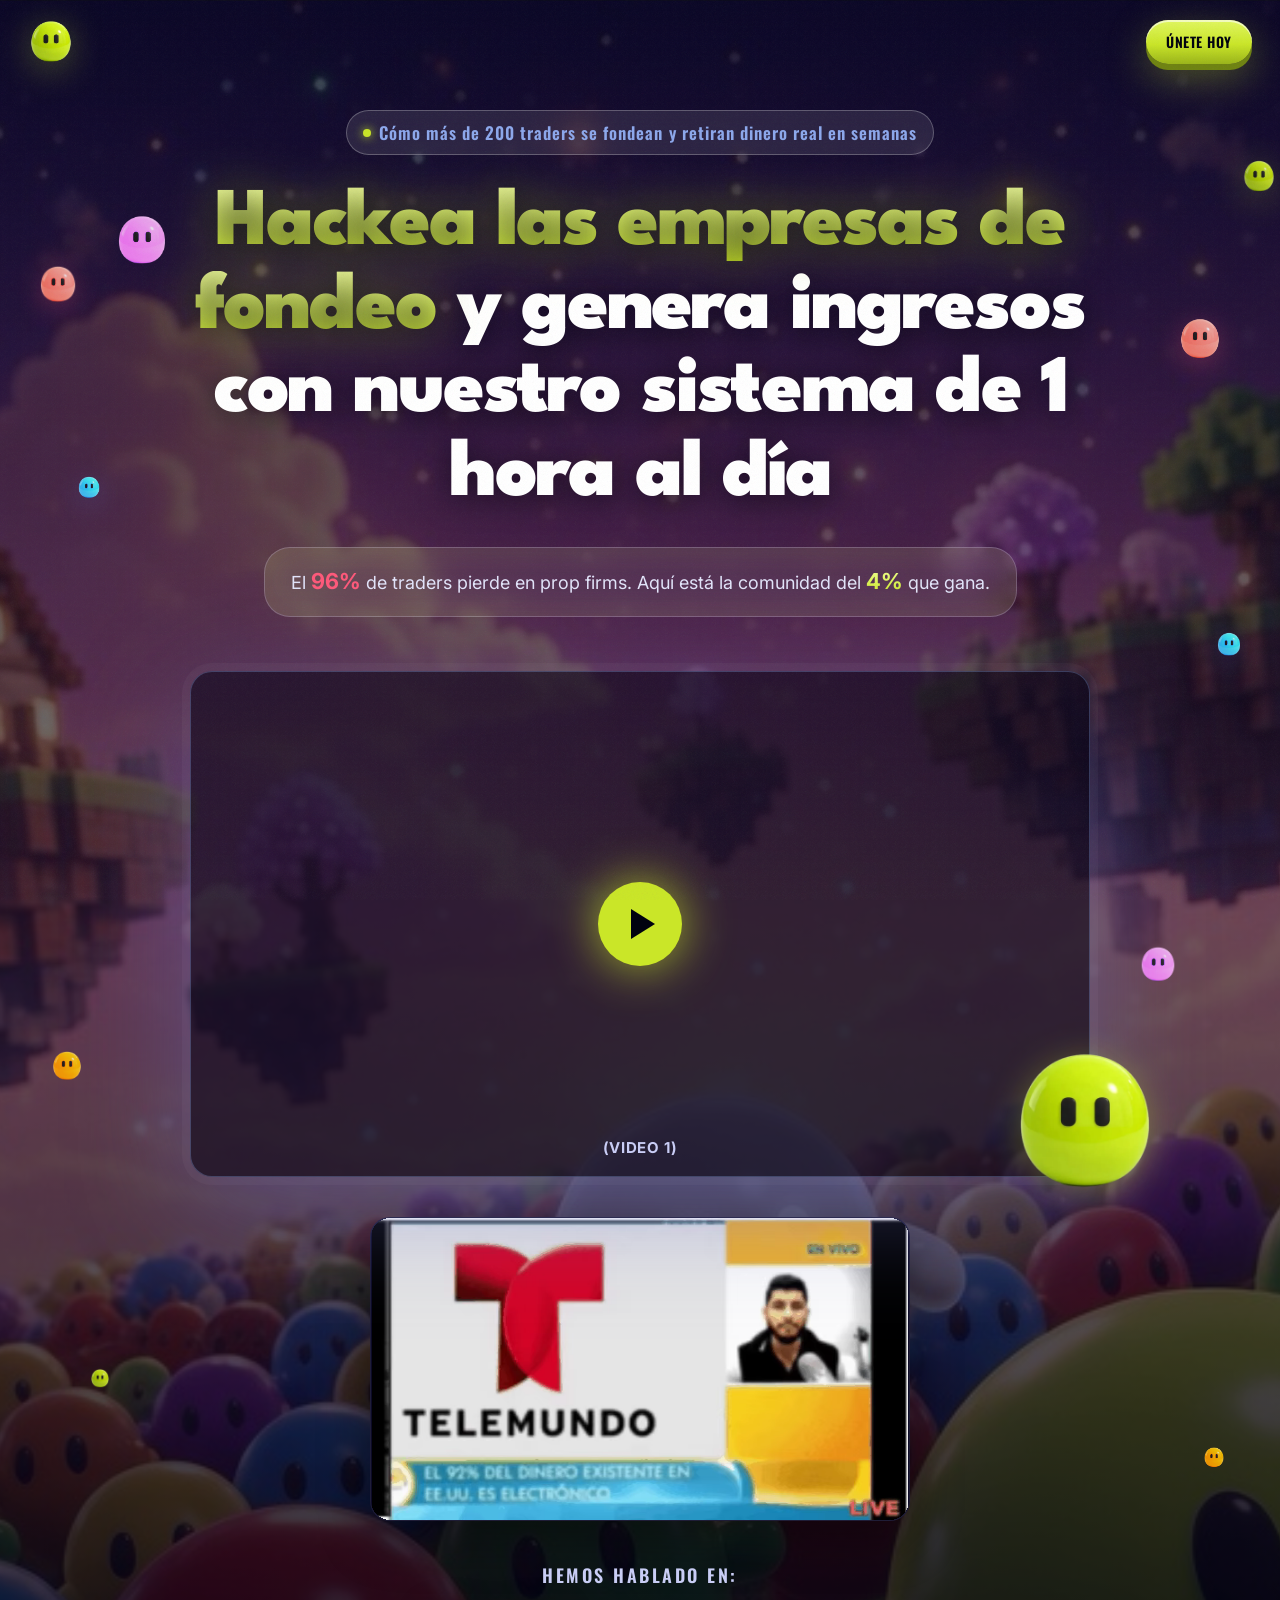
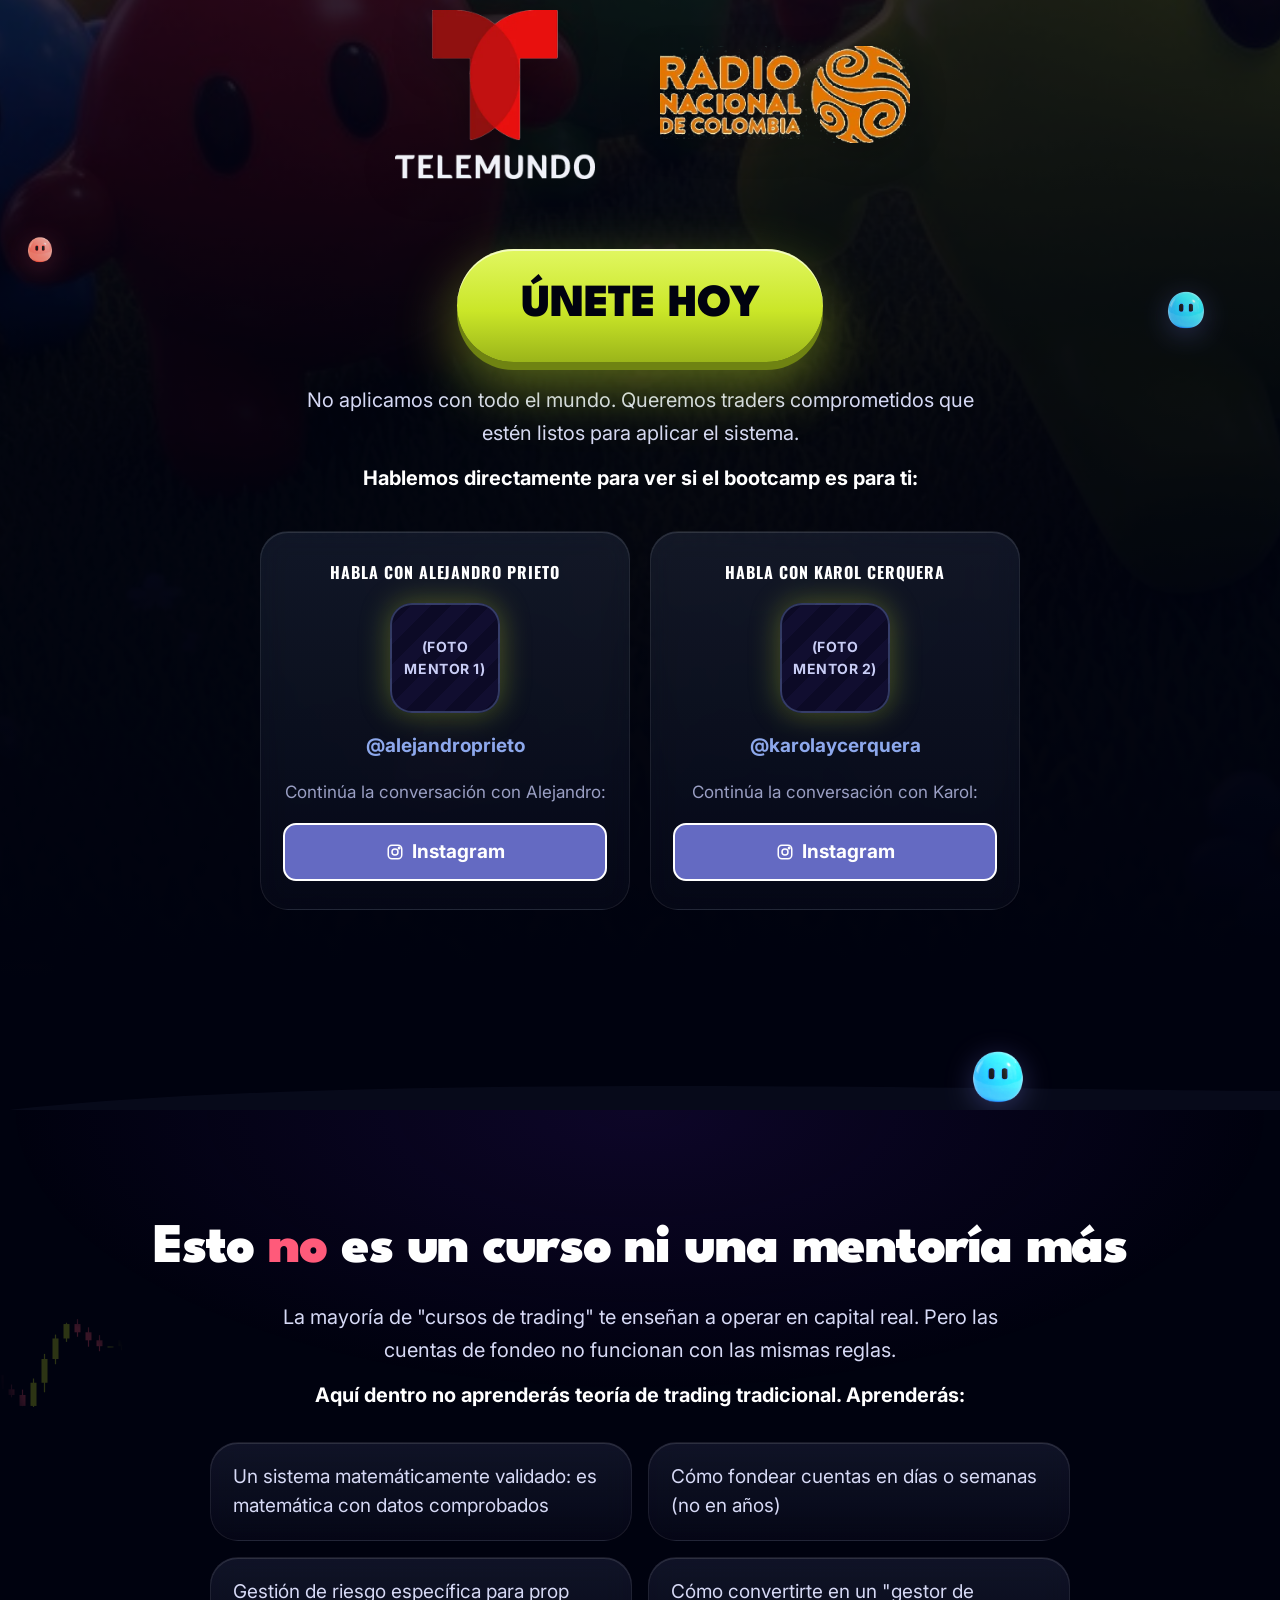
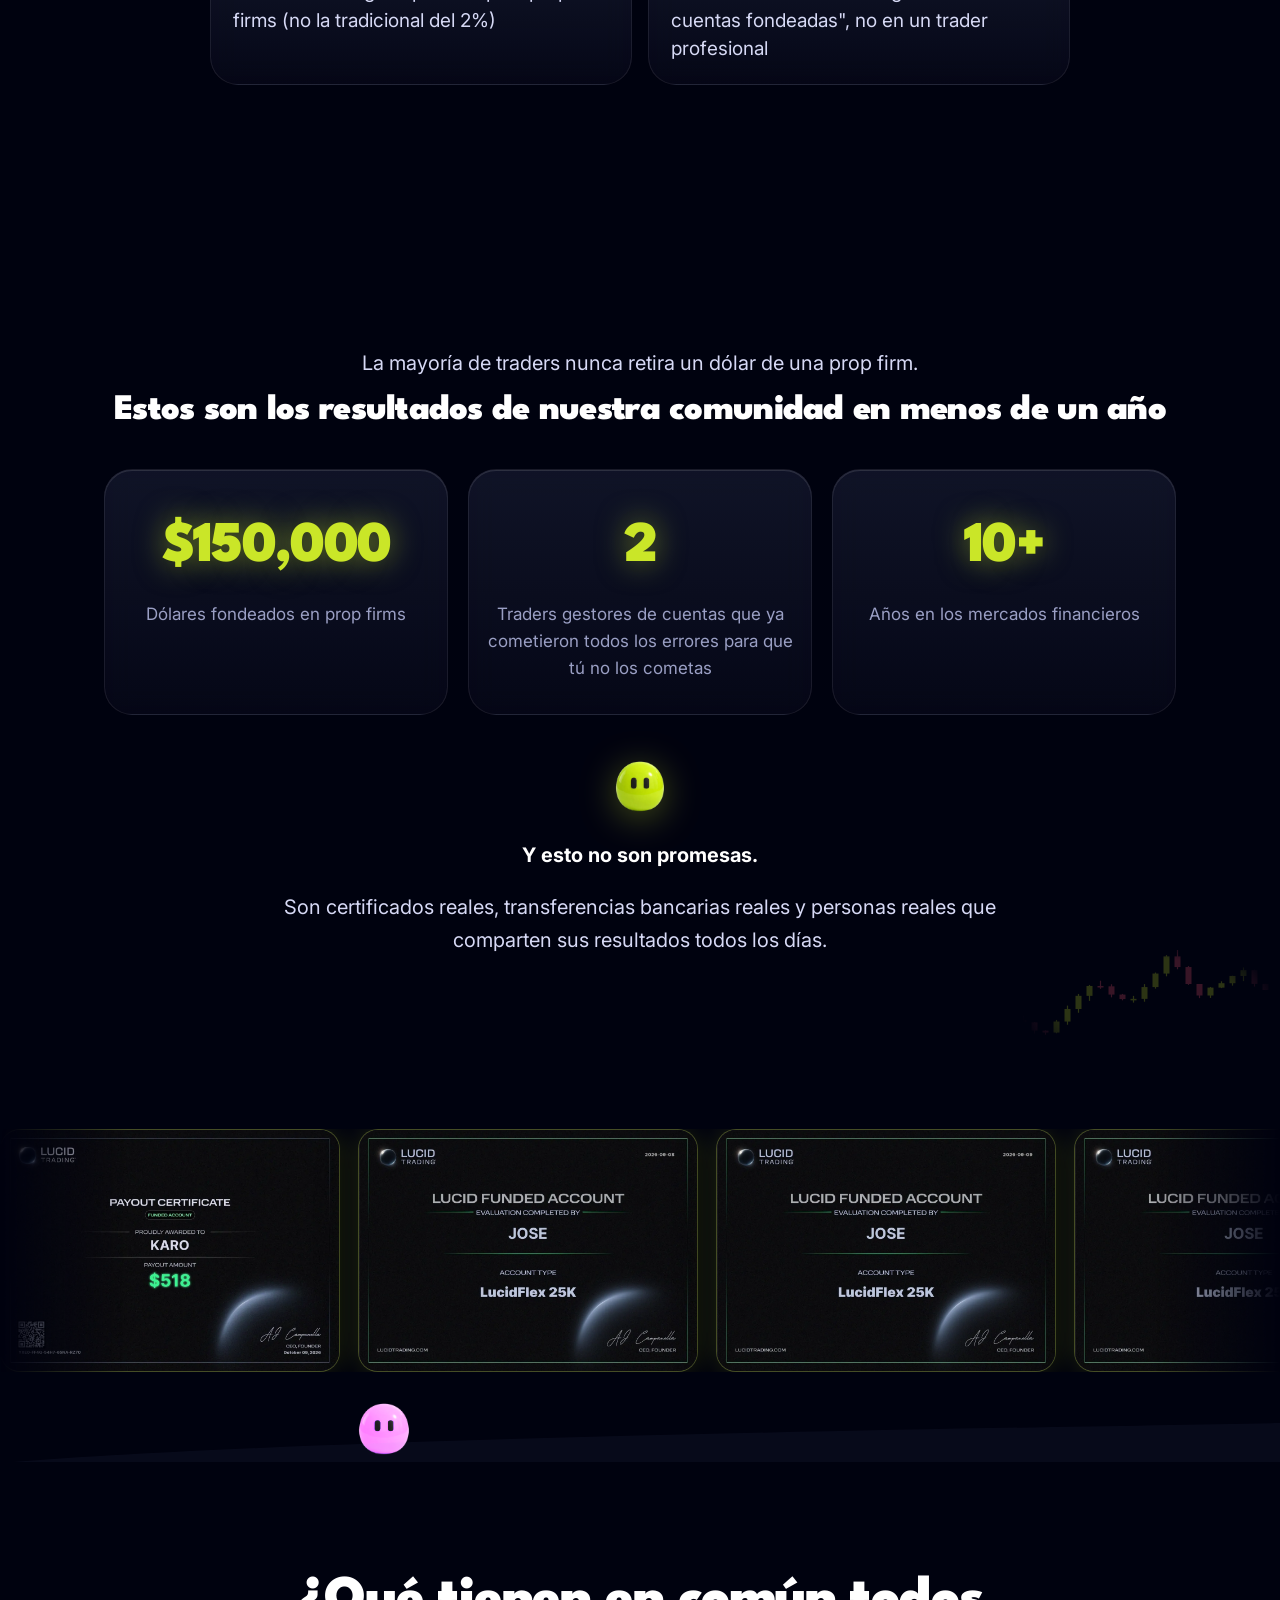
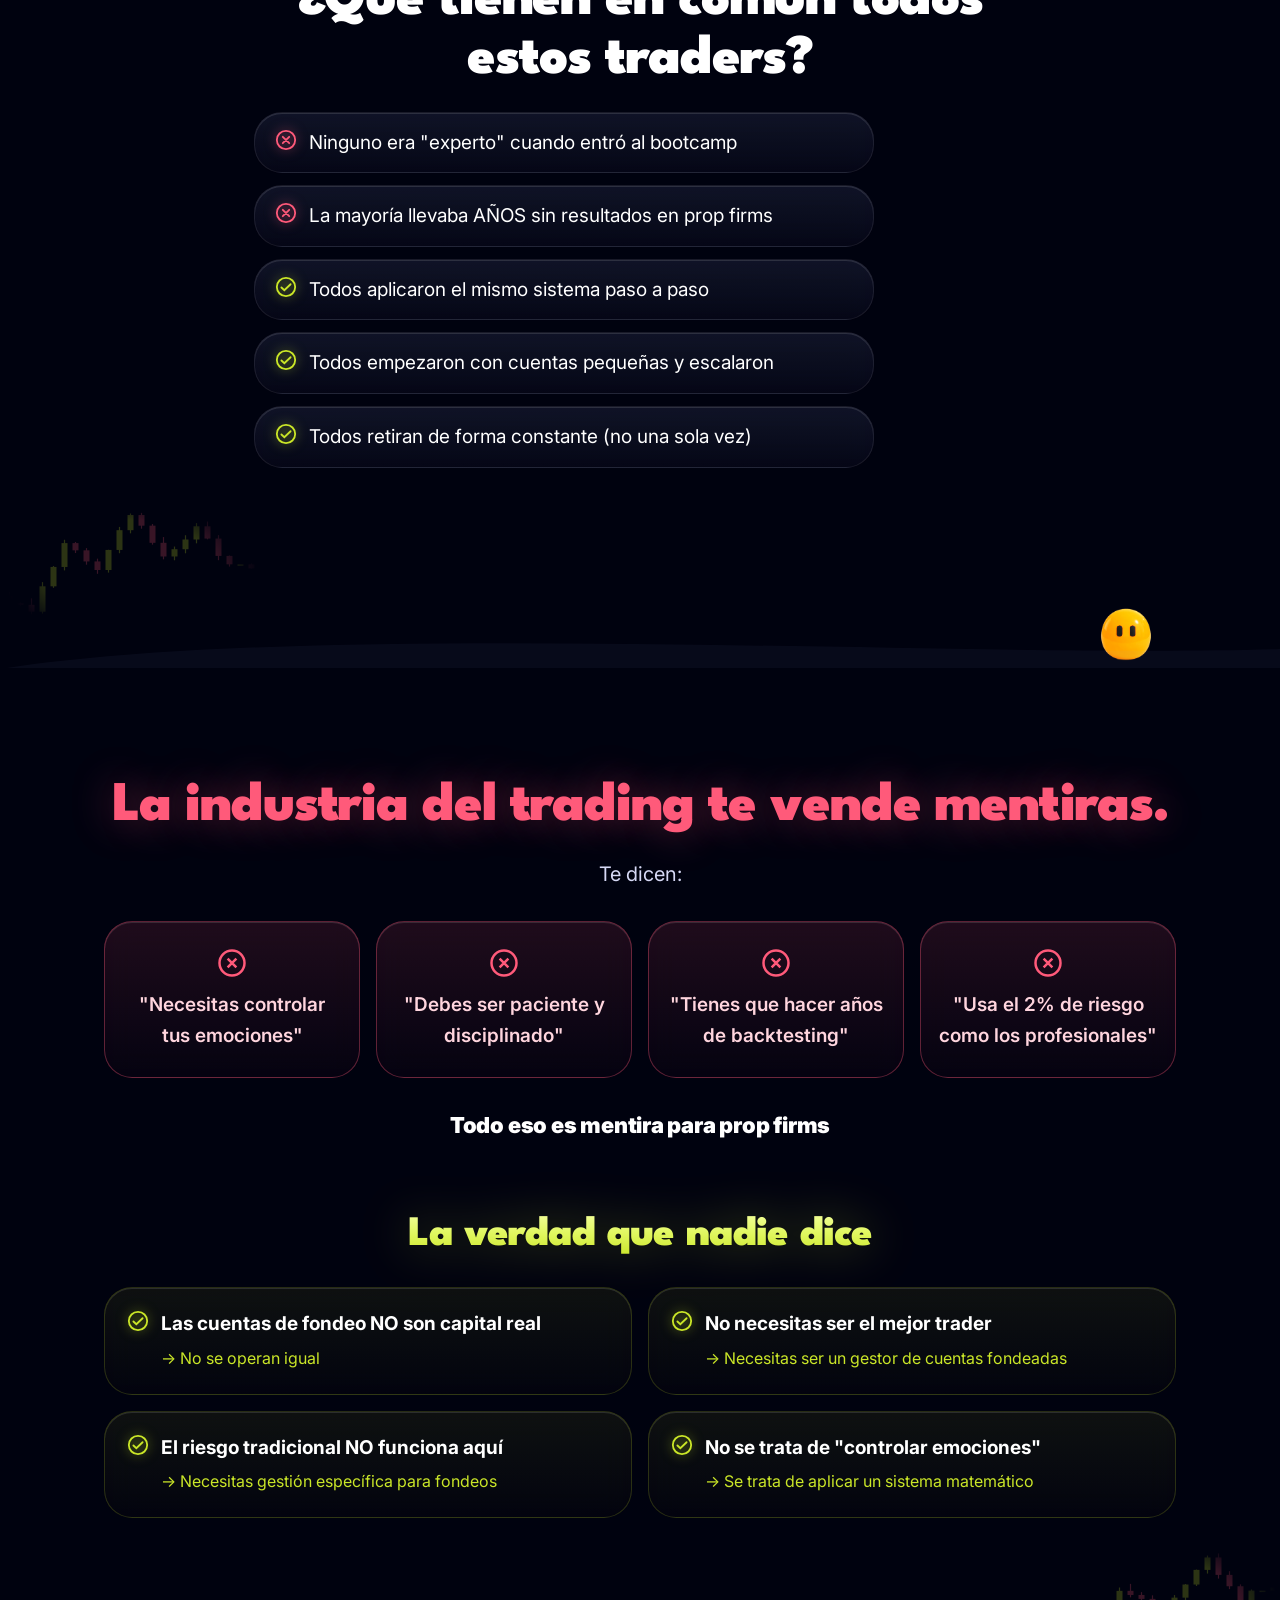
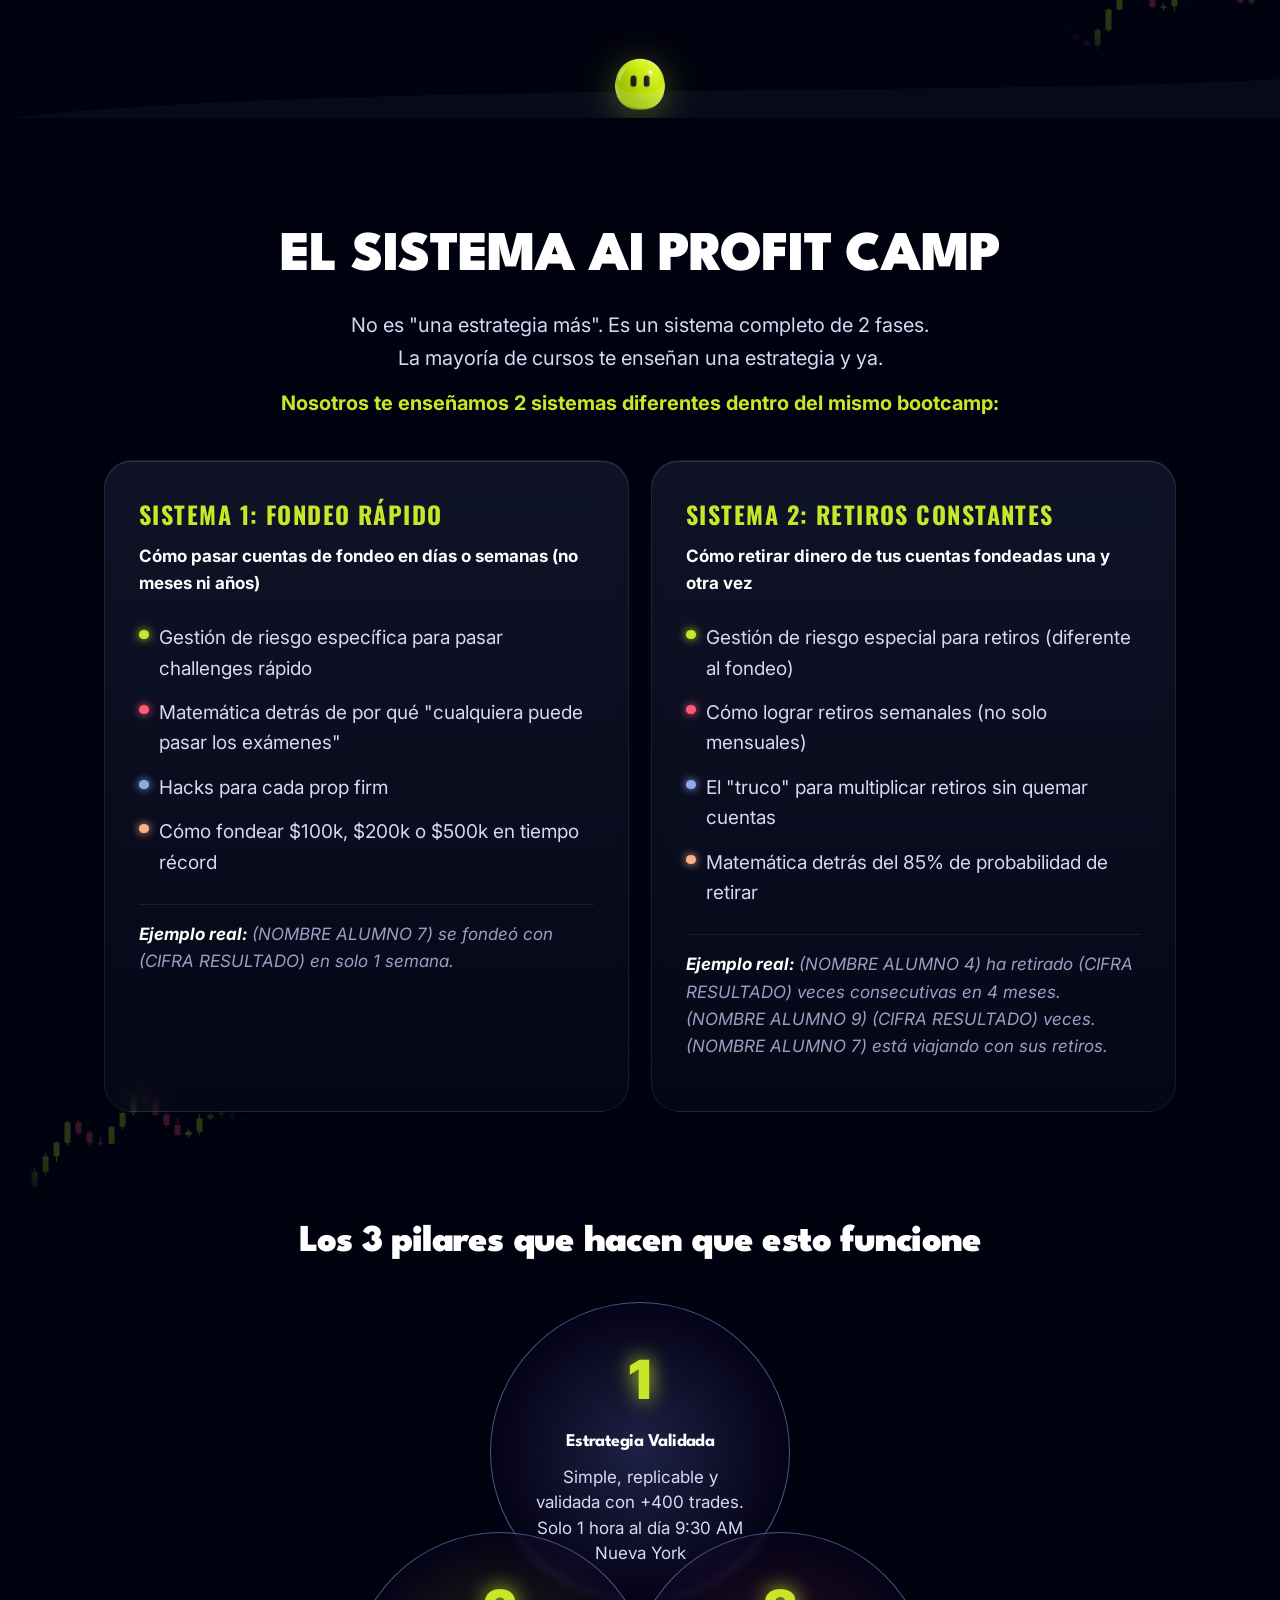
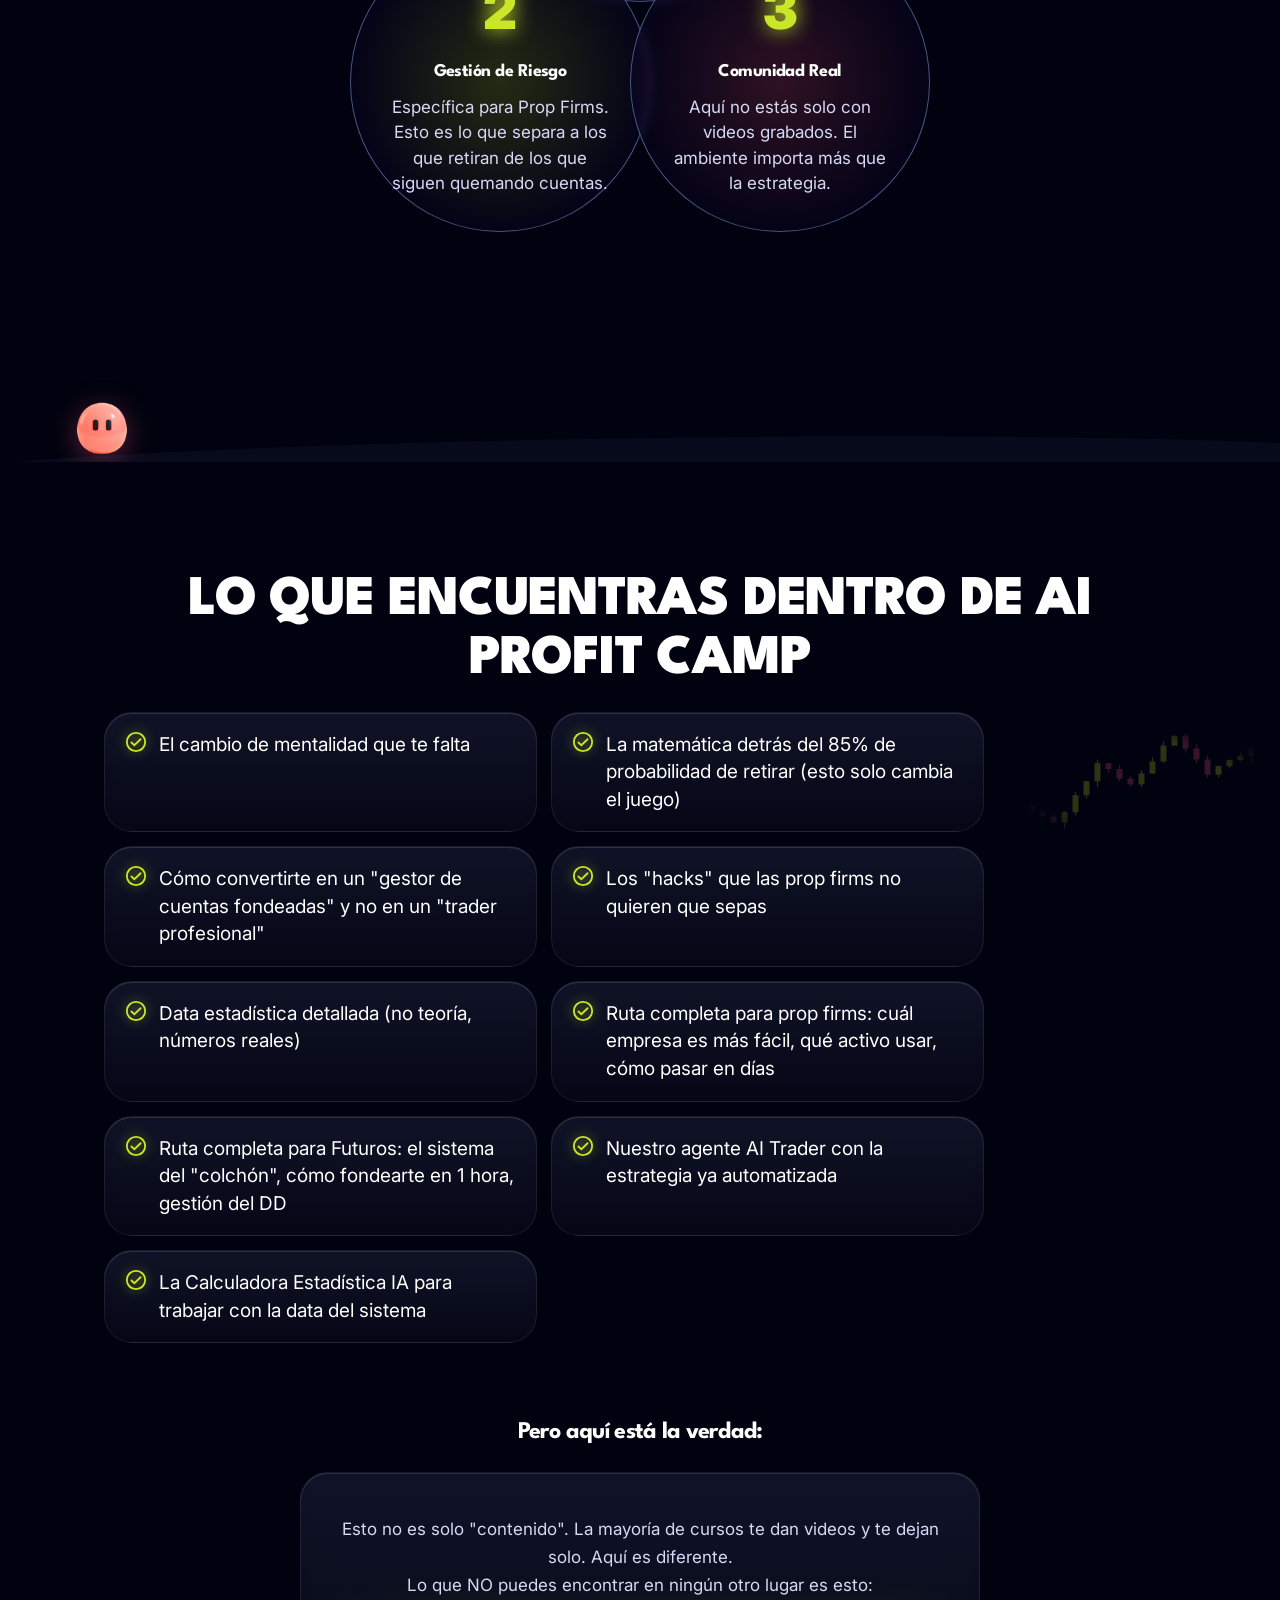
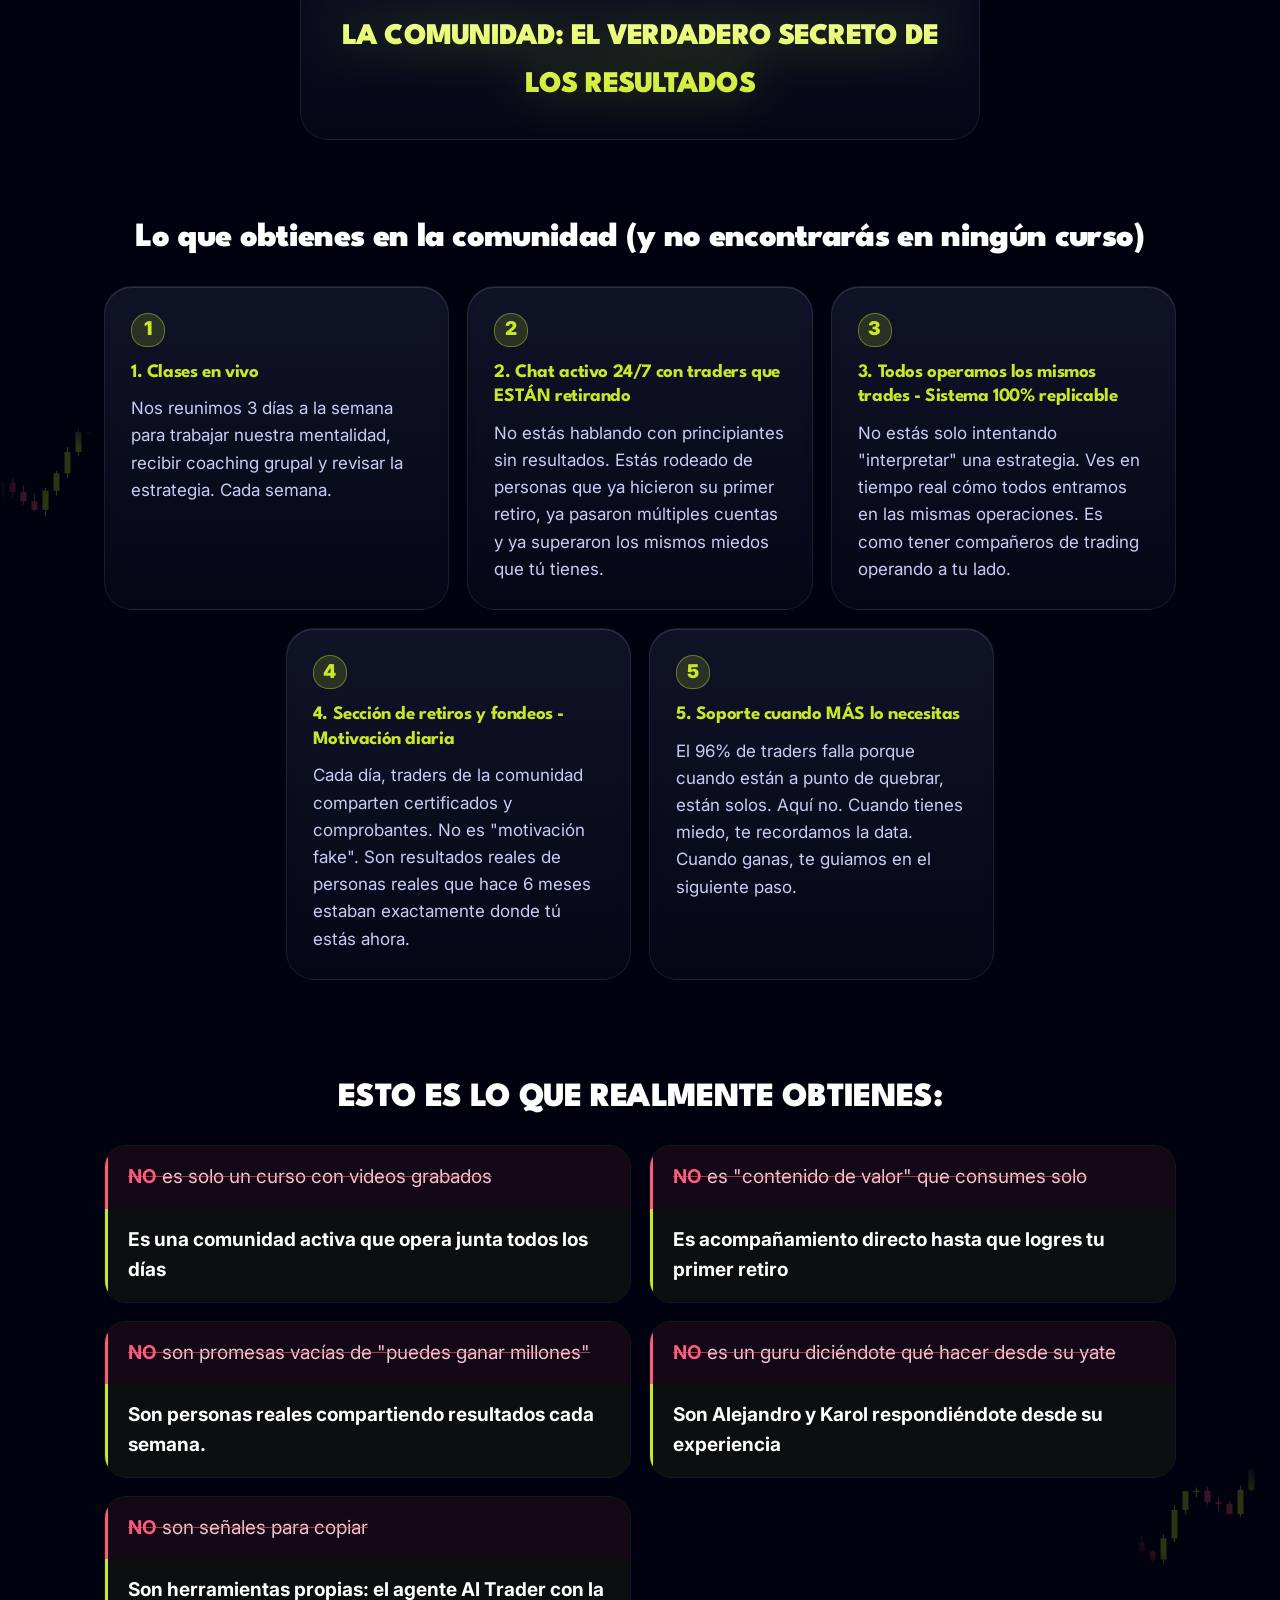
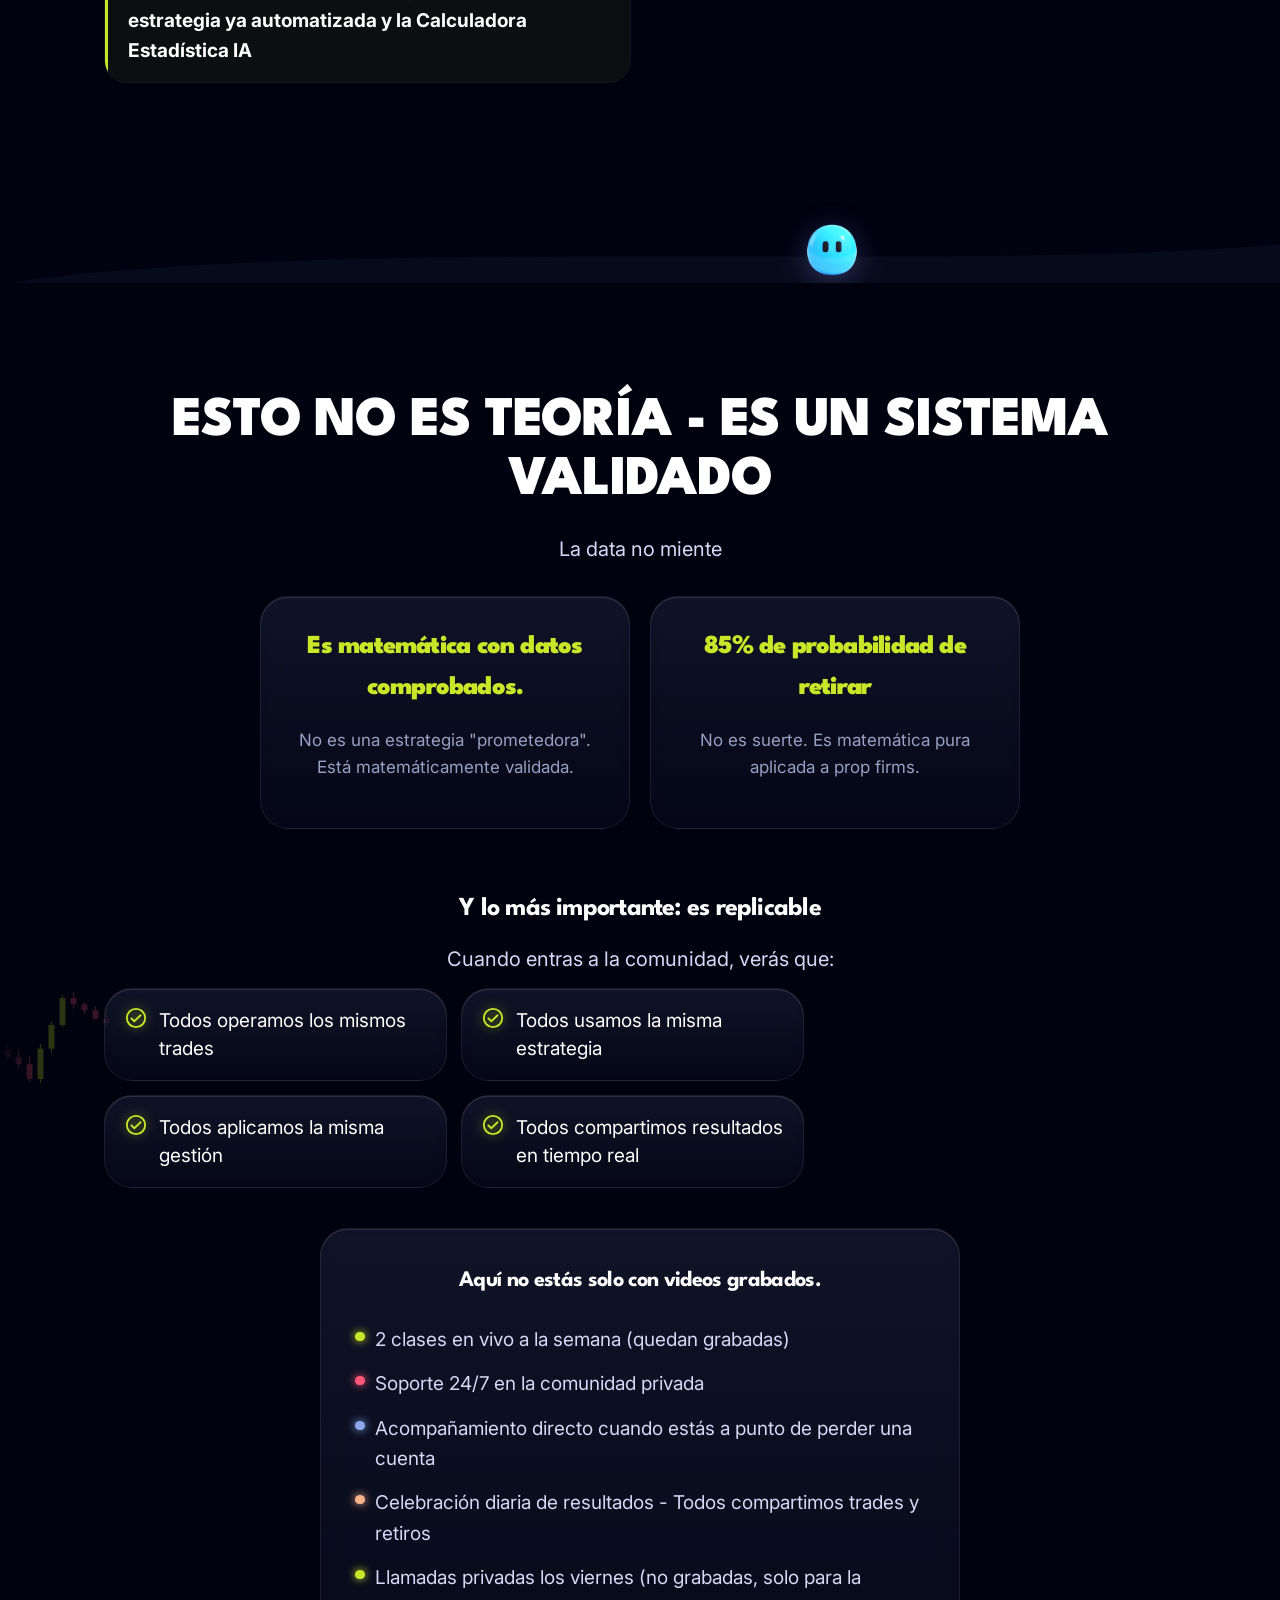
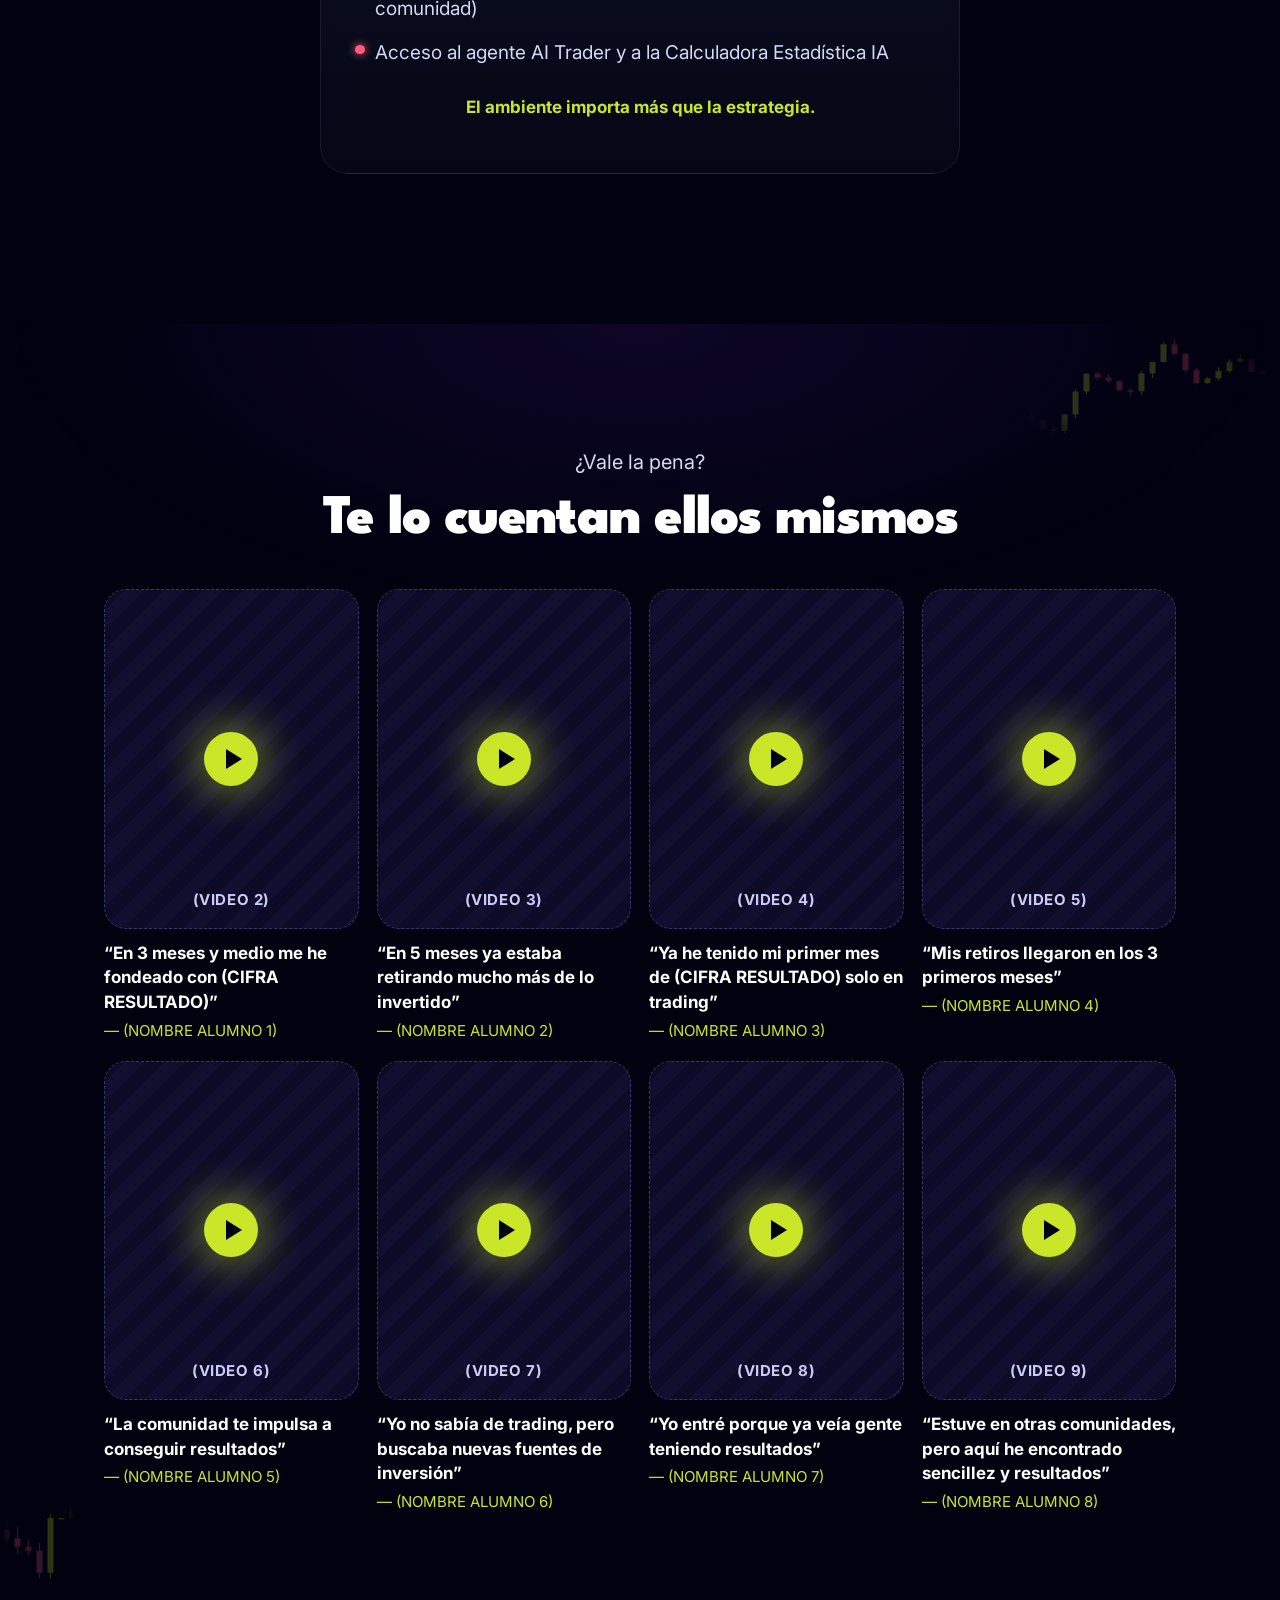
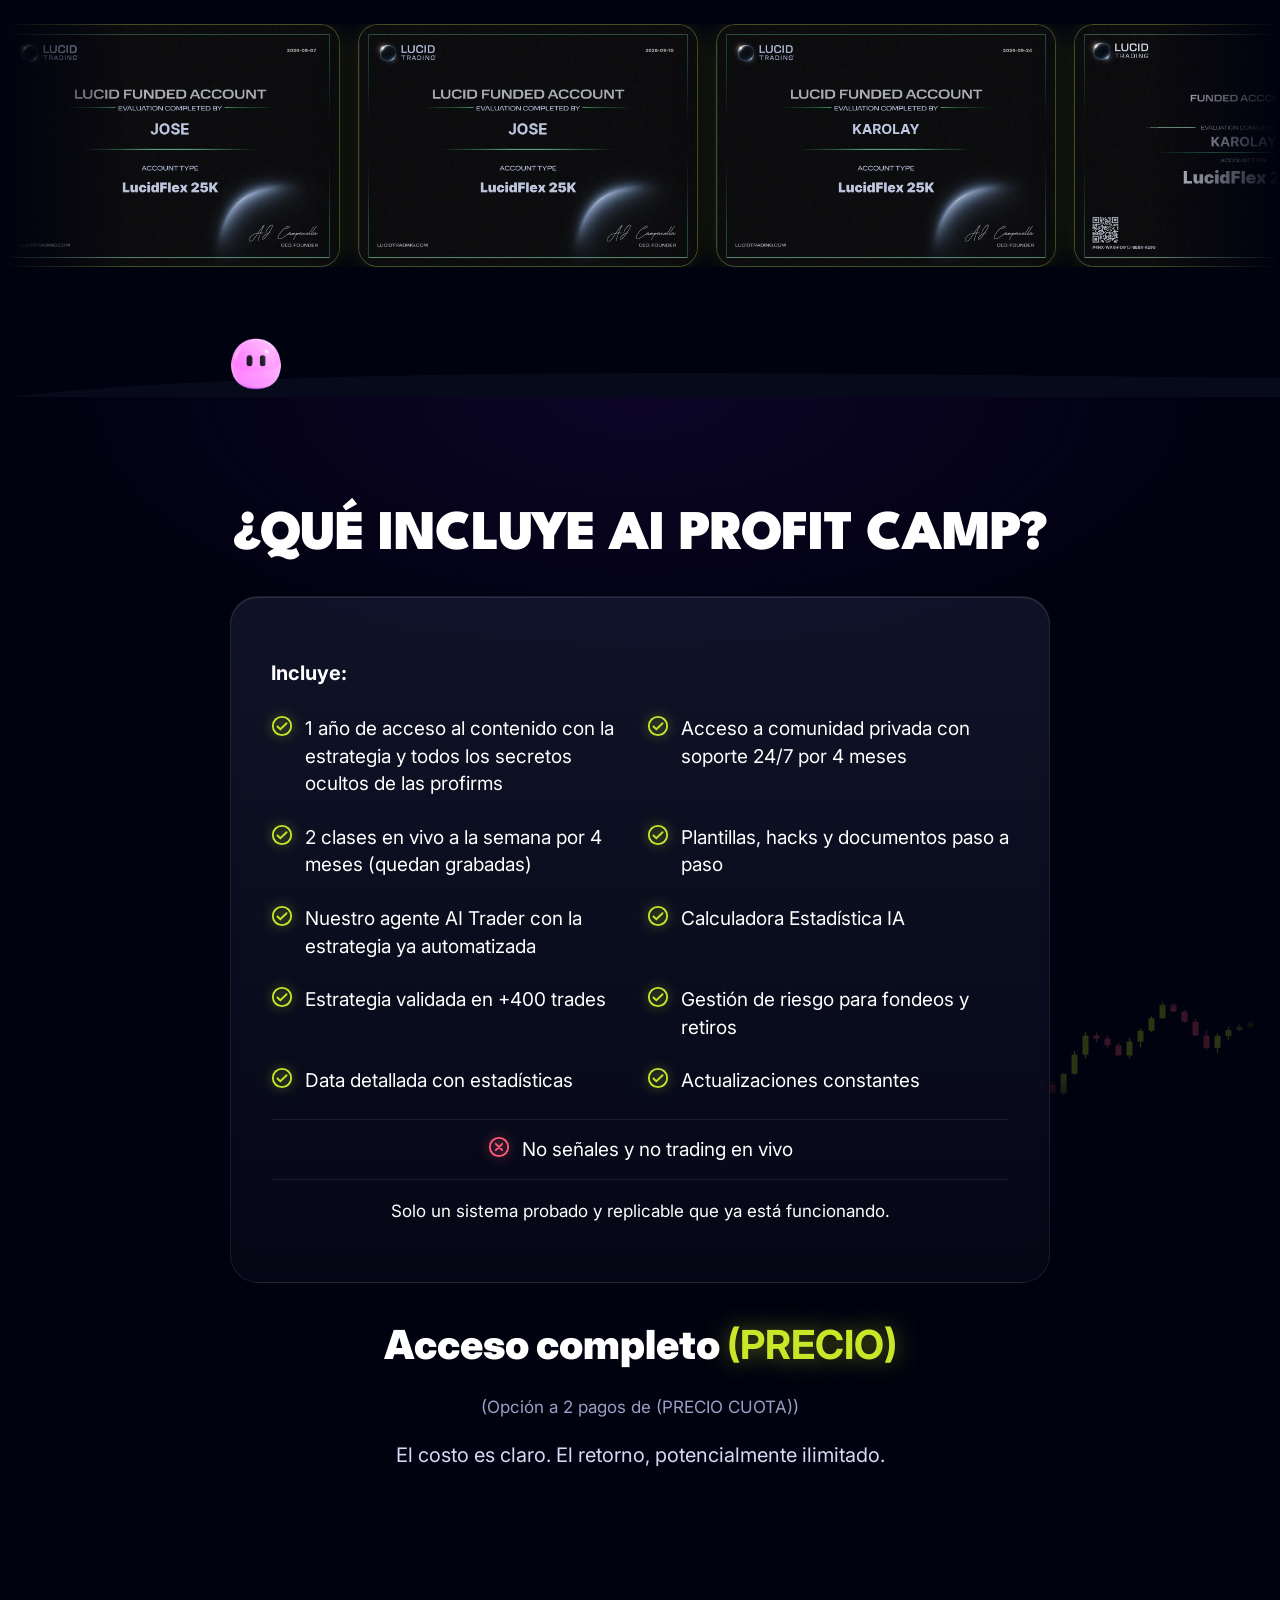
==== commit 31320bcb: "GIF en loop siempre y logos de medios mas grandes" ====
--- a/index.html
+++ b/index.html
@@ -113,12 +113,17 @@
 /* Legibilidad v5: mínimos 17px párrafos (16px móvil) */
 .mute,.ex,.q,.glass>p,.circ p{font-size:17px}.q{line-height:1.45}.circ p{line-height:1.5}
 @media(max-width:820px){.mute,.ex,.q,.glass>p{font-size:16px}.circ p{font-size:16px}}
+/* v7 media + prensa */
+.media{max-width:540px;margin:40px auto 0;text-align:center}.mloop{display:block;width:100%;height:auto;aspect-ratio:596/336;border-radius:20px;border:1px solid var(--bd);background:#0c0a26;box-shadow:0 18px 50px rgba(0,0,0,.45)}.mloop img{width:100%;height:auto}
+.talk{margin:40px 0 20px;font-family:Oswald;font-weight:600;letter-spacing:.14em;text-transform:uppercase;font-size:18px;color:var(--lav)}
+.logos{display:grid;grid-template-columns:1fr 1fr;align-items:center;justify-items:center;gap:40px;max-width:540px;margin:0 auto}.logos img{width:100%;height:auto;filter:drop-shadow(0 6px 18px rgba(0,0,0,.35))}.logos .lt{max-width:200px}.logos .lr{max-width:260px}
+@media(max-width:820px){.media{margin-top:28px}.talk{font-size:16px;margin:32px 0 16px}.logos{gap:24px;padding:0 6px}.logos .lt{max-width:150px}}
 @media (prefers-reduced-motion:reduce){*{animation:none!important;transition:none!important}.rv{opacity:1;transform:none}}
 </style></head><body><header class="topbar"><a href="#" class="tlogo" aria-label="Inicio"><span data-mascot=""></span></a><a class="btn btn-gummy" href="(LINK DE PAGO)">ÚNETE HOY</a></header><section class="hero"><span class="blob" style="left:3%;top:10%;width:40px;animation-delay:-0.0s"><span data-mascot="hue-red"></span></span><span class="blob" style="left:6%;top:18%;width:24px;animation-delay:-0.7s"><span data-mascot="hue-blue"></span></span><span class="blob" style="left:9%;top:8%;width:54px;animation-delay:-1.4s"><span data-mascot="hue-vio"></span></span><span class="blob" style="left:4%;top:40%;width:32px;animation-delay:-2.0999999999999996s"><span data-mascot="hue-orange"></span></span><span class="blob" style="left:7%;top:52%;width:20px;animation-delay:-2.8s"><span data-mascot=""></span></span><span class="blob" style="left:92%;top:12%;width:44px;animation-delay:-3.5s"><span data-mascot="hue-red"></span></span><span class="blob" style="left:95%;top:24%;width:26px;animation-delay:-4.199999999999999s"><span data-mascot="hue-blue"></span></span><span class="blob" style="left:89%;top:36%;width:38px;animation-delay:-4.8999999999999995s"><span data-mascot="hue-vio"></span></span><span class="blob" style="left:94%;top:55%;width:22px;animation-delay:-5.6s"><span data-mascot="hue-orange"></span></span><span class="blob" style="left:97%;top:6%;width:34px;animation-delay:-6.3s"><span data-mascot=""></span></span><span class="blob" style="left:2%;top:70%;width:28px;animation-delay:-7.0s"><span data-mascot="hue-red"></span></span><span class="blob" style="left:91%;top:72%;width:42px;animation-delay:-7.699999999999999s"><span data-mascot="hue-blue"></span></span><div class="scene"></div><div class="w">
 <span class="eyebrow rv">Cómo más de 200 traders se fondean y retiran dinero real en semanas</span>
 <h1 class="rv"><span class="gt">Hackea las empresas de fondeo</span> y genera ingresos con nuestro sistema de 1 hora al día</h1>
 <div class="callout rv">El <b class="rt">96%</b> de traders pierde en prop firms. Aquí está la comunidad del <b class="gt">4%</b> que gana.</div>
-<div class="vwrap rv"><div class="ph video"><div class="play"></div><span>(VIDEO 1)</span></div><span class="heromascot"><span data-mascot="m-float"></span></span></div>
+<div class="vwrap rv"><div class="ph video"><div class="play"></div><span>(VIDEO 1)</span></div><span class="heromascot"><span data-mascot="m-float"></span></span></div><div class="media rv"><video class="mloop" autoplay muted loop playsinline preload="auto" poster="assets/media/hero-loop-poster.webp" width="596" height="336" aria-label="AI Profit Camp"><source src="assets/media/hero-loop.mp4" type="video/mp4"><source src="assets/media/hero-loop.webm" type="video/webm"><img src="assets/giphy-8618131.gif" alt="" loading="lazy" width="596" height="336"></video><p class="talk">Hemos hablado en:</p><div class="logos"><img class="lt" src="assets/media/telemundo.webp" alt="Telemundo" width="474" height="400" loading="lazy" decoding="async"><img class="lr" src="assets/media/radio_nacional.webp" alt="Radio Nacional de Colombia" width="300" height="117" loading="lazy" decoding="async"></div></div>
 <div class="ctaWrap rv"><a class="cta" href="(LINK DE PAGO)">ÚNETE HOY</a></div><p class="lead">No aplicamos con todo el mundo. Queremos traders comprometidos que estén listos para aplicar el sistema.</p><p class="lead b">Hablemos directamente para ver si el bootcamp es para ti:</p><div class="mentors"><div class="glass mentor rv"><div class="mtag">HABLA CON ALEJANDRO PRIETO</div><div class="ph avatar">(FOTO MENTOR 1)</div><div class="handle">@alejandroprieto</div><p class="mute">Continúa la conversación con Alejandro:</p><a class="igbtn" href="https://www.instagram.com/alejandroprieto/" target="_blank" rel="noopener"><svg viewBox="0 0 24 24"><rect x="3" y="3" width="18" height="18" rx="5"/><circle cx="12" cy="12" r="4"/><circle cx="17.5" cy="6.5" r="1" fill="currentColor"/></svg>Instagram</a></div><div class="glass mentor rv"><div class="mtag">HABLA CON KAROL CERQUERA</div><div class="ph avatar">(FOTO MENTOR 2)</div><div class="handle">@karolaycerquera</div><p class="mute">Continúa la conversación con Karol:</p><a class="igbtn" href="https://www.instagram.com/karolaycerquera/" target="_blank" rel="noopener"><svg viewBox="0 0 24 24"><rect x="3" y="3" width="18" height="18" rx="5"/><circle cx="12" cy="12" r="4"/><circle cx="17.5" cy="6.5" r="1" fill="currentColor"/></svg>Instagram</a></div></div></div></section><div class="divider" aria-hidden="true"><span class="pk" style="left:78%;animation-delay:-1.3s"><span data-mascot="hue-blue m-peek"></span></span><svg viewBox="0 0 1440 60" preserveAspectRatio="none"><path d="M0 60 C 360 22 1080 38 1440 40 L1440 60Z" fill="rgba(141,168,236,.05)"/></svg></div><section class=""><div class="w "><h2 class="rv">Esto <span class="rt">no</span> es un curso ni una mentoría más</h2><p class="lead rv">La mayoría de "cursos de trading" te enseñan a operar en capital real. Pero las cuentas de fondeo no funcionan con las mismas reglas.</p><p class="lead b rv">Aquí dentro no aprenderás teoría de trading tradicional. Aprenderás:</p><div class="grid2"><div class="glass rv">Un sistema matemáticamente validado: es matemática con datos comprobados</div><div class="glass rv">Cómo fondear cuentas en días o semanas (no en años)</div><div class="glass rv">Gestión de riesgo específica para prop firms (no la tradicional del 2%)</div><div class="glass rv">Cómo convertirte en un "gestor de cuentas fondeadas", no en un trader profesional</div></div></div></section><section><div class="w"><p class="lead rv">La mayoría de traders nunca retira un dólar de una prop firm.</p><h2 class="rv" style="font-size:clamp(24px,3vw,36px)">Estos son los resultados de nuestra comunidad en menos de un año</h2>
 <div class="stats" data-celebrate><div class="glass stat rv"><div class="num" data-to="150000" data-pre="$" data-sep=",">$150,000</div><p>Dólares fondeados en prop firms</p></div><div class="glass stat rv"><div class="num" data-to="2">2</div><p>Traders gestores de cuentas que ya cometieron todos los errores para que tú no los cometas</p></div><div class="glass stat rv"><div class="num" data-to="10" data-suf="+">10+</div><p>Años en los mercados financieros</p></div></div>
 <div class="celeb" data-celebrate><span data-mascot=""></span></div><p class="b rv" style="font-size:20px">Y esto no son promesas.</p><p class="lead rv">Son certificados reales, transferencias bancarias reales y personas reales que comparten sus resultados todos los días.</p></div>
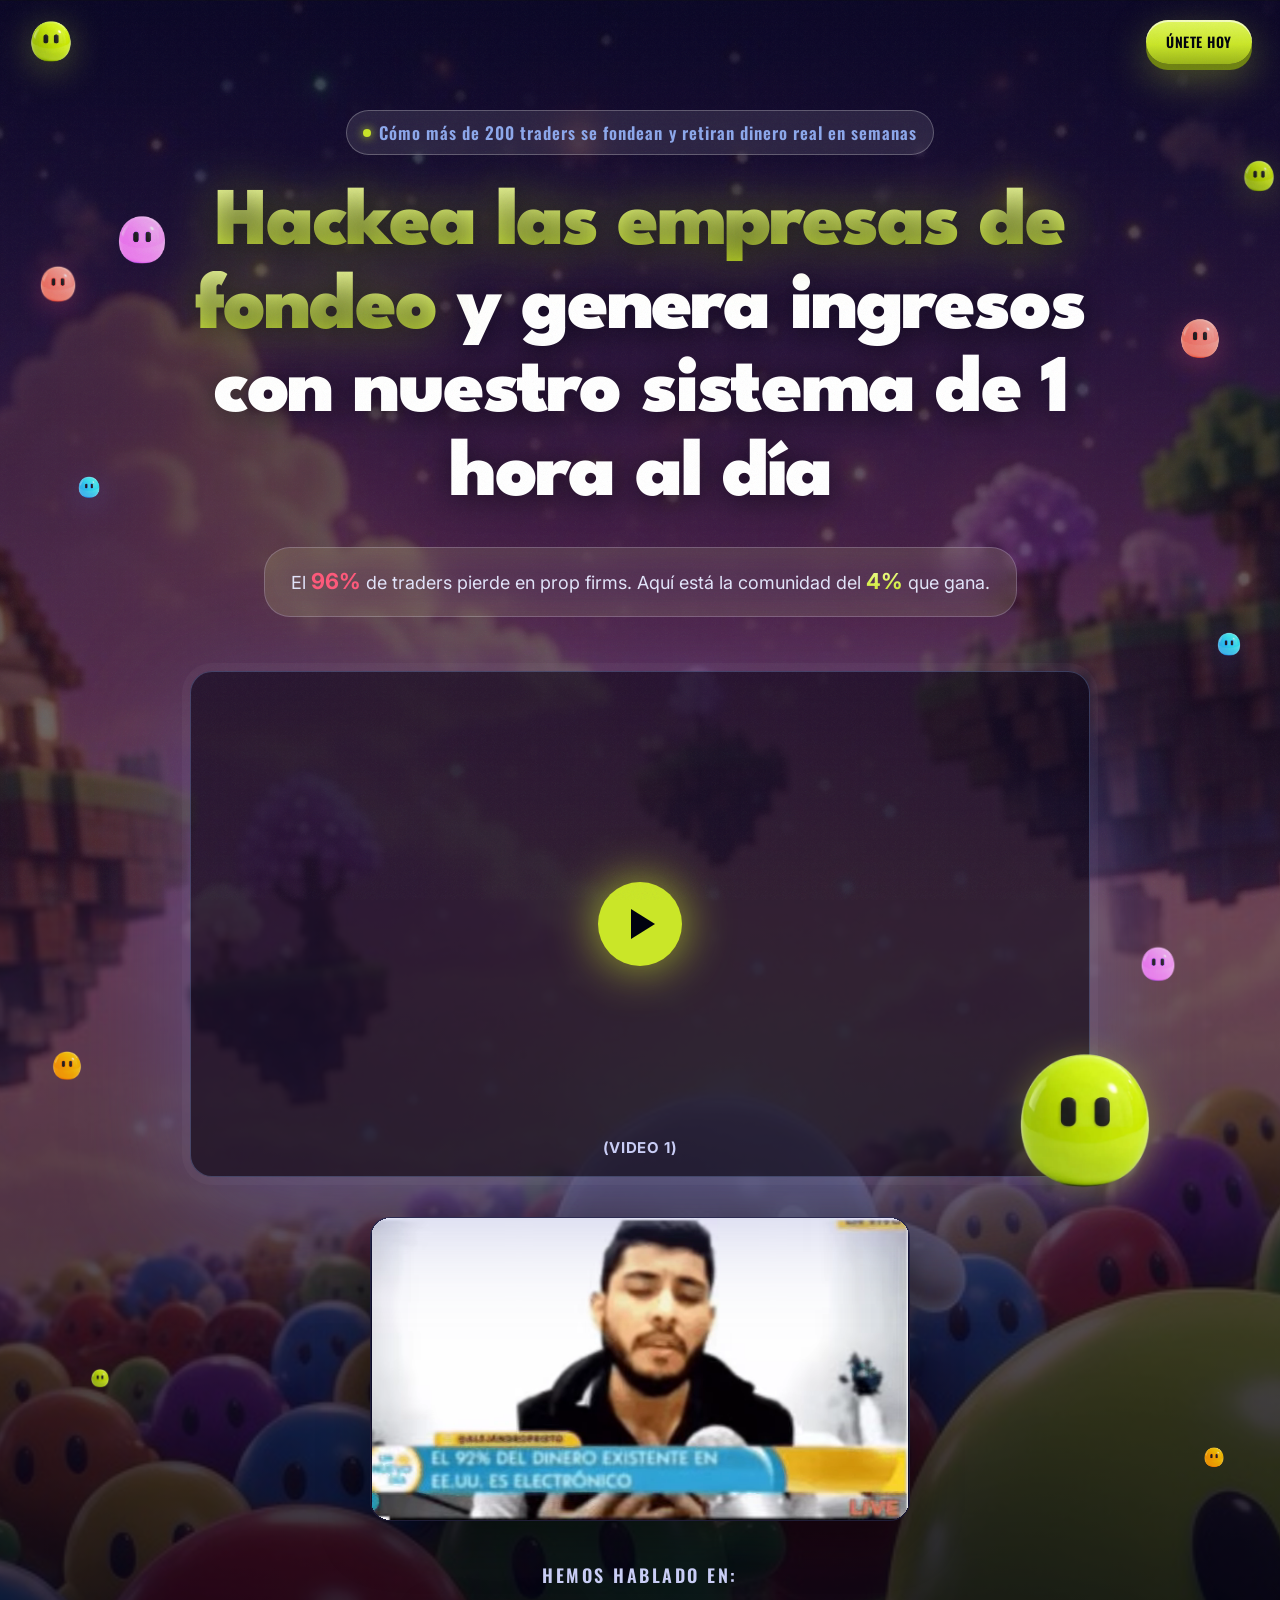
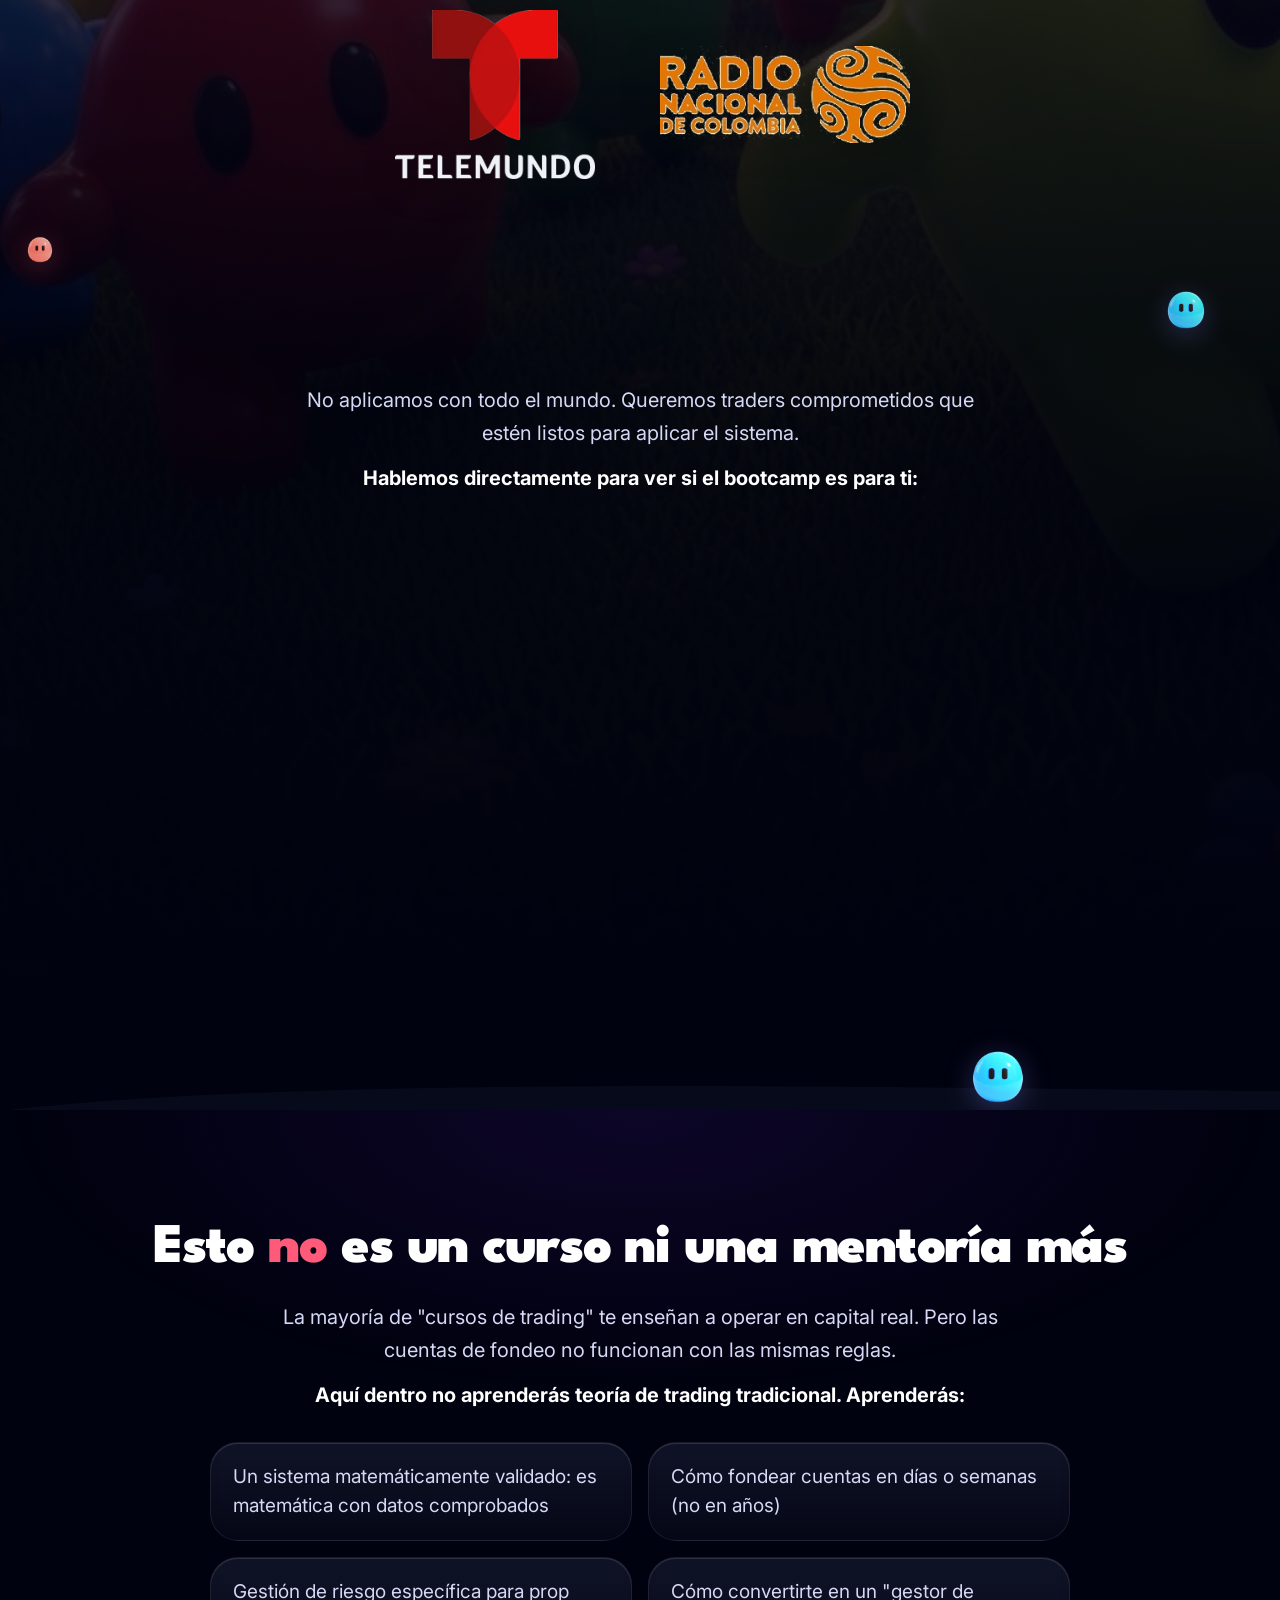
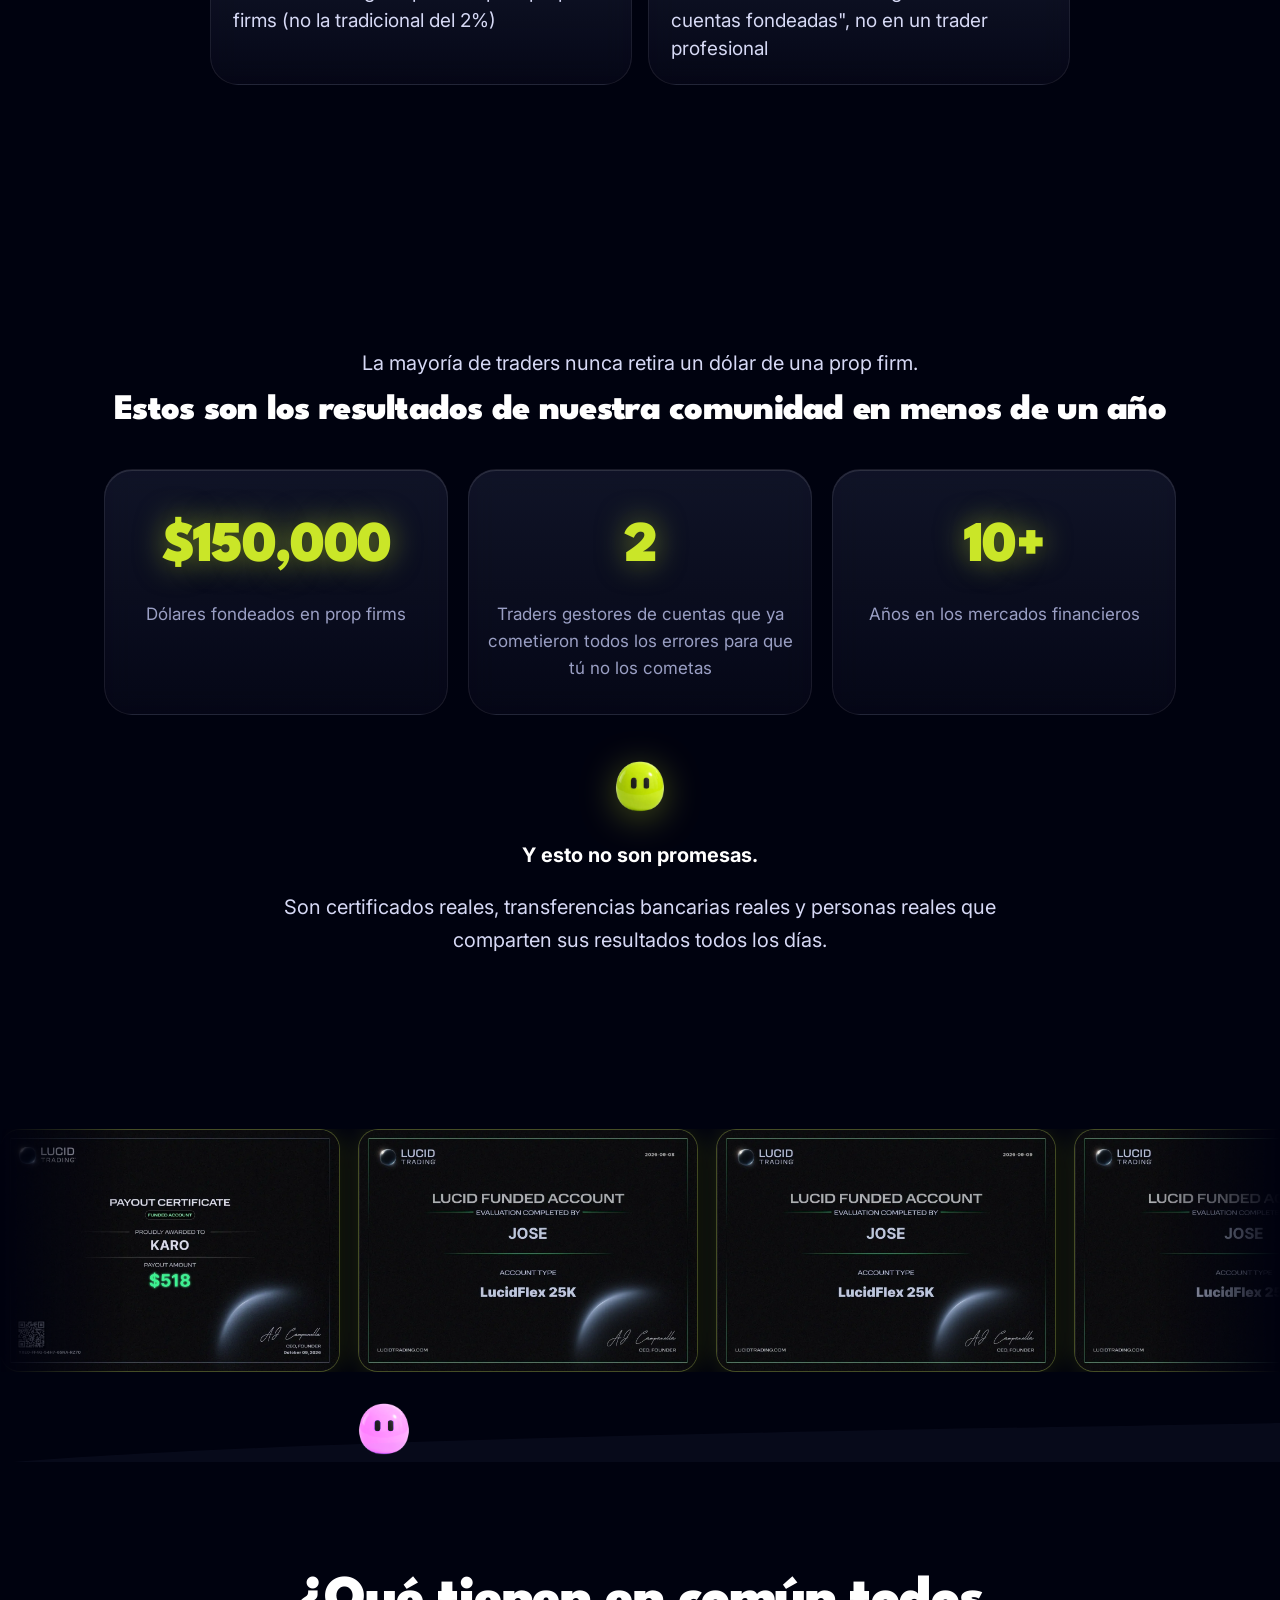
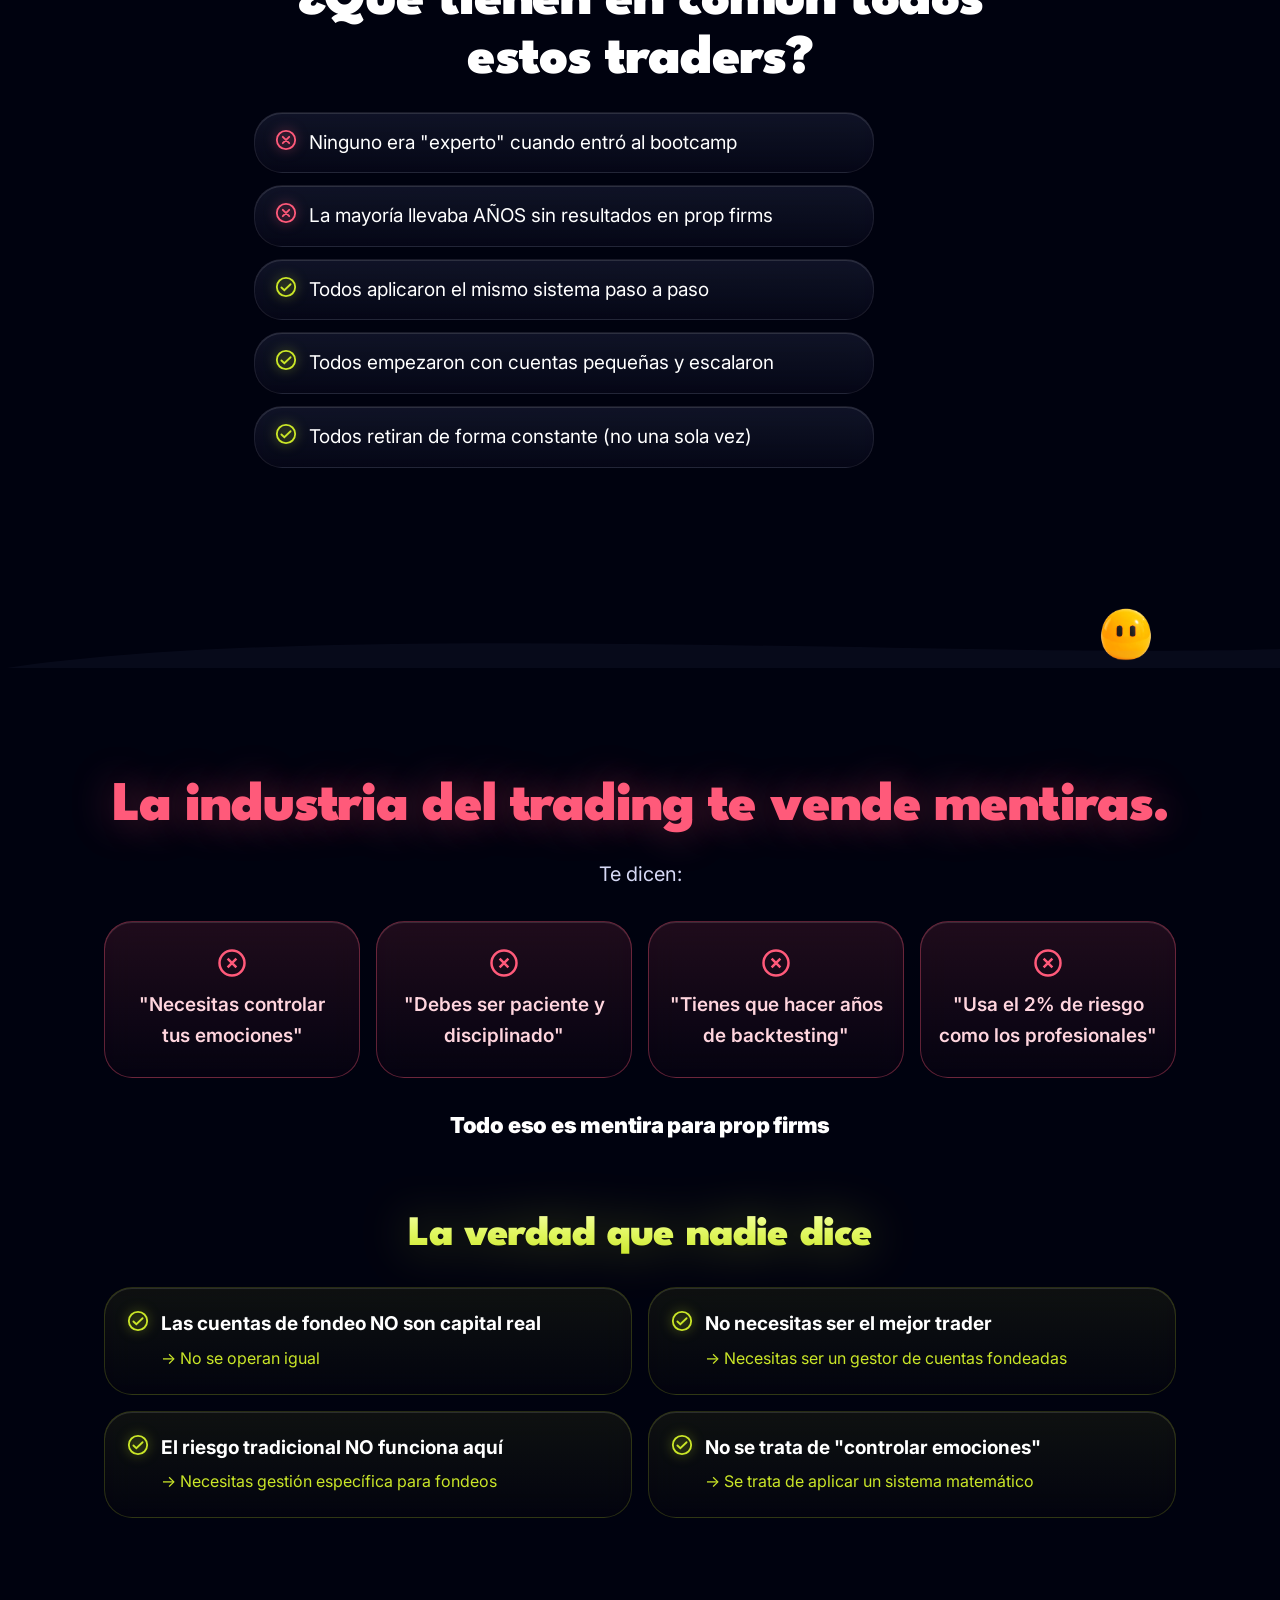
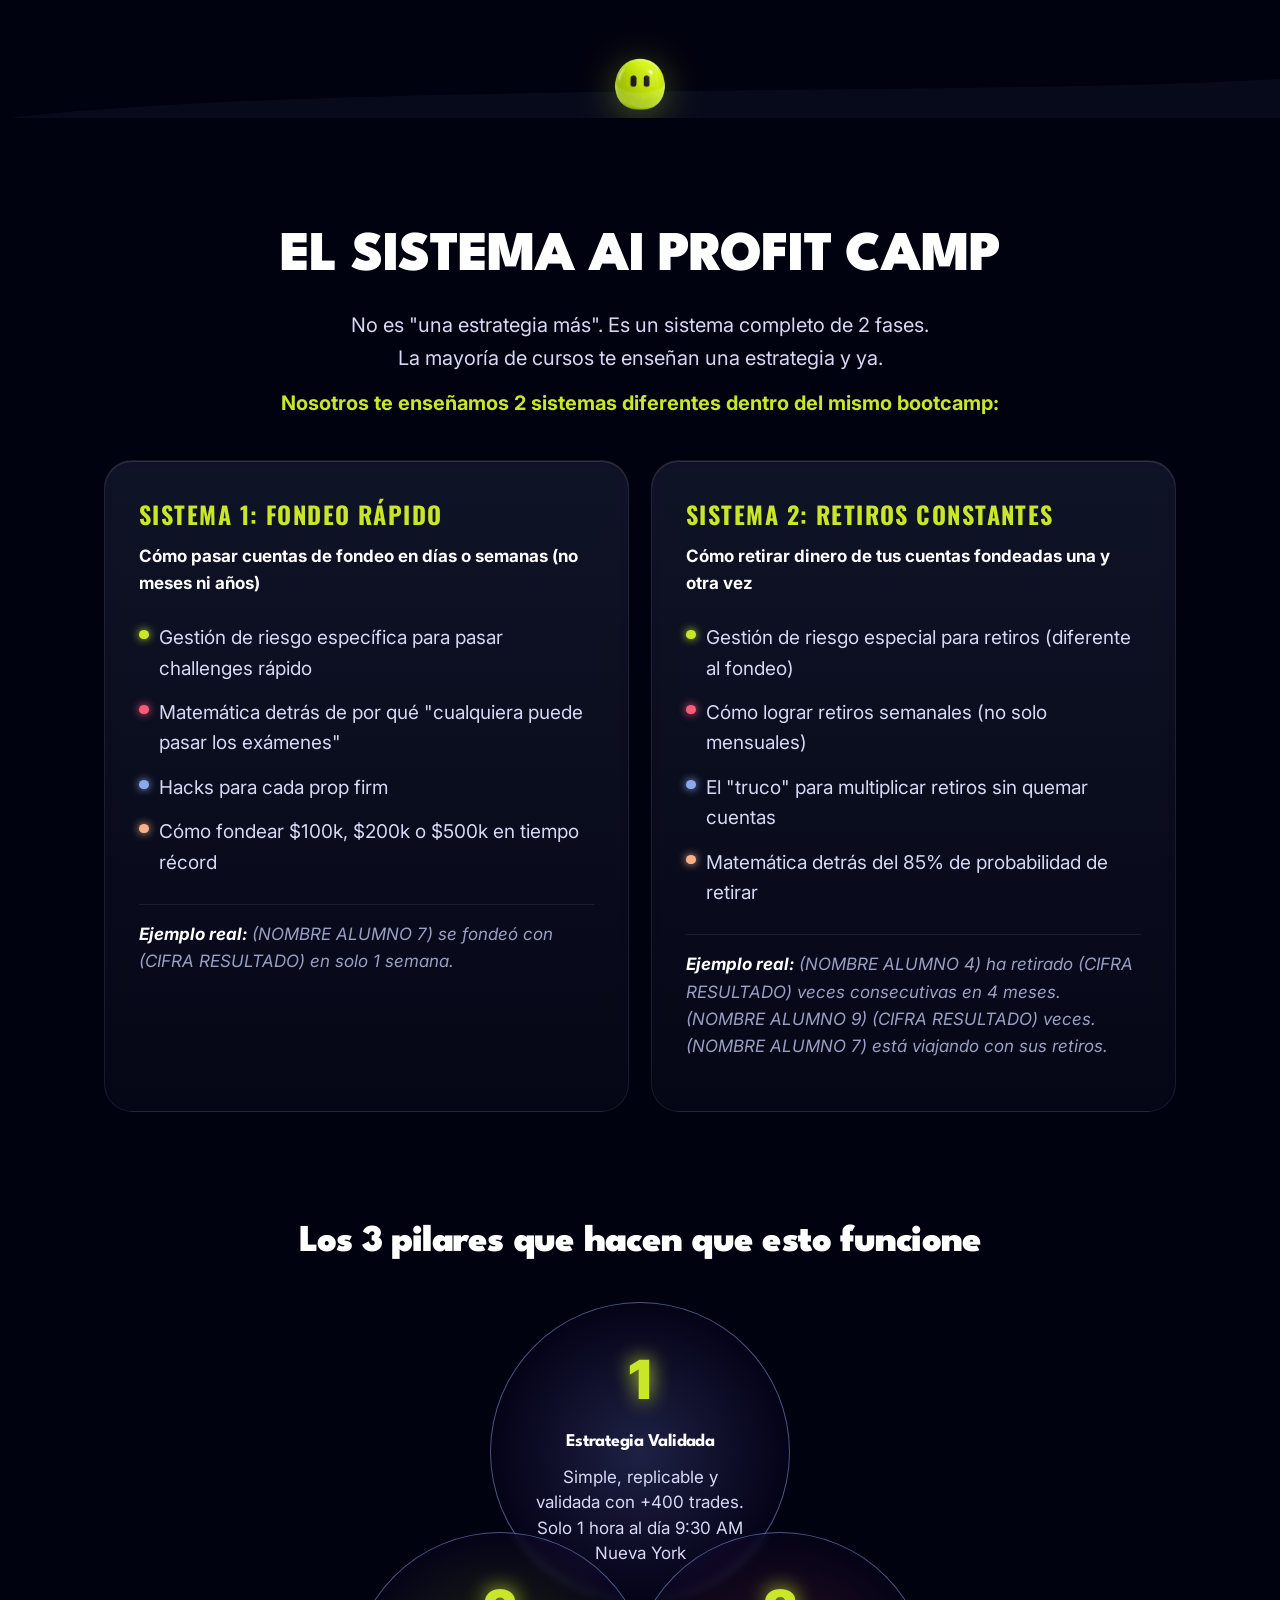
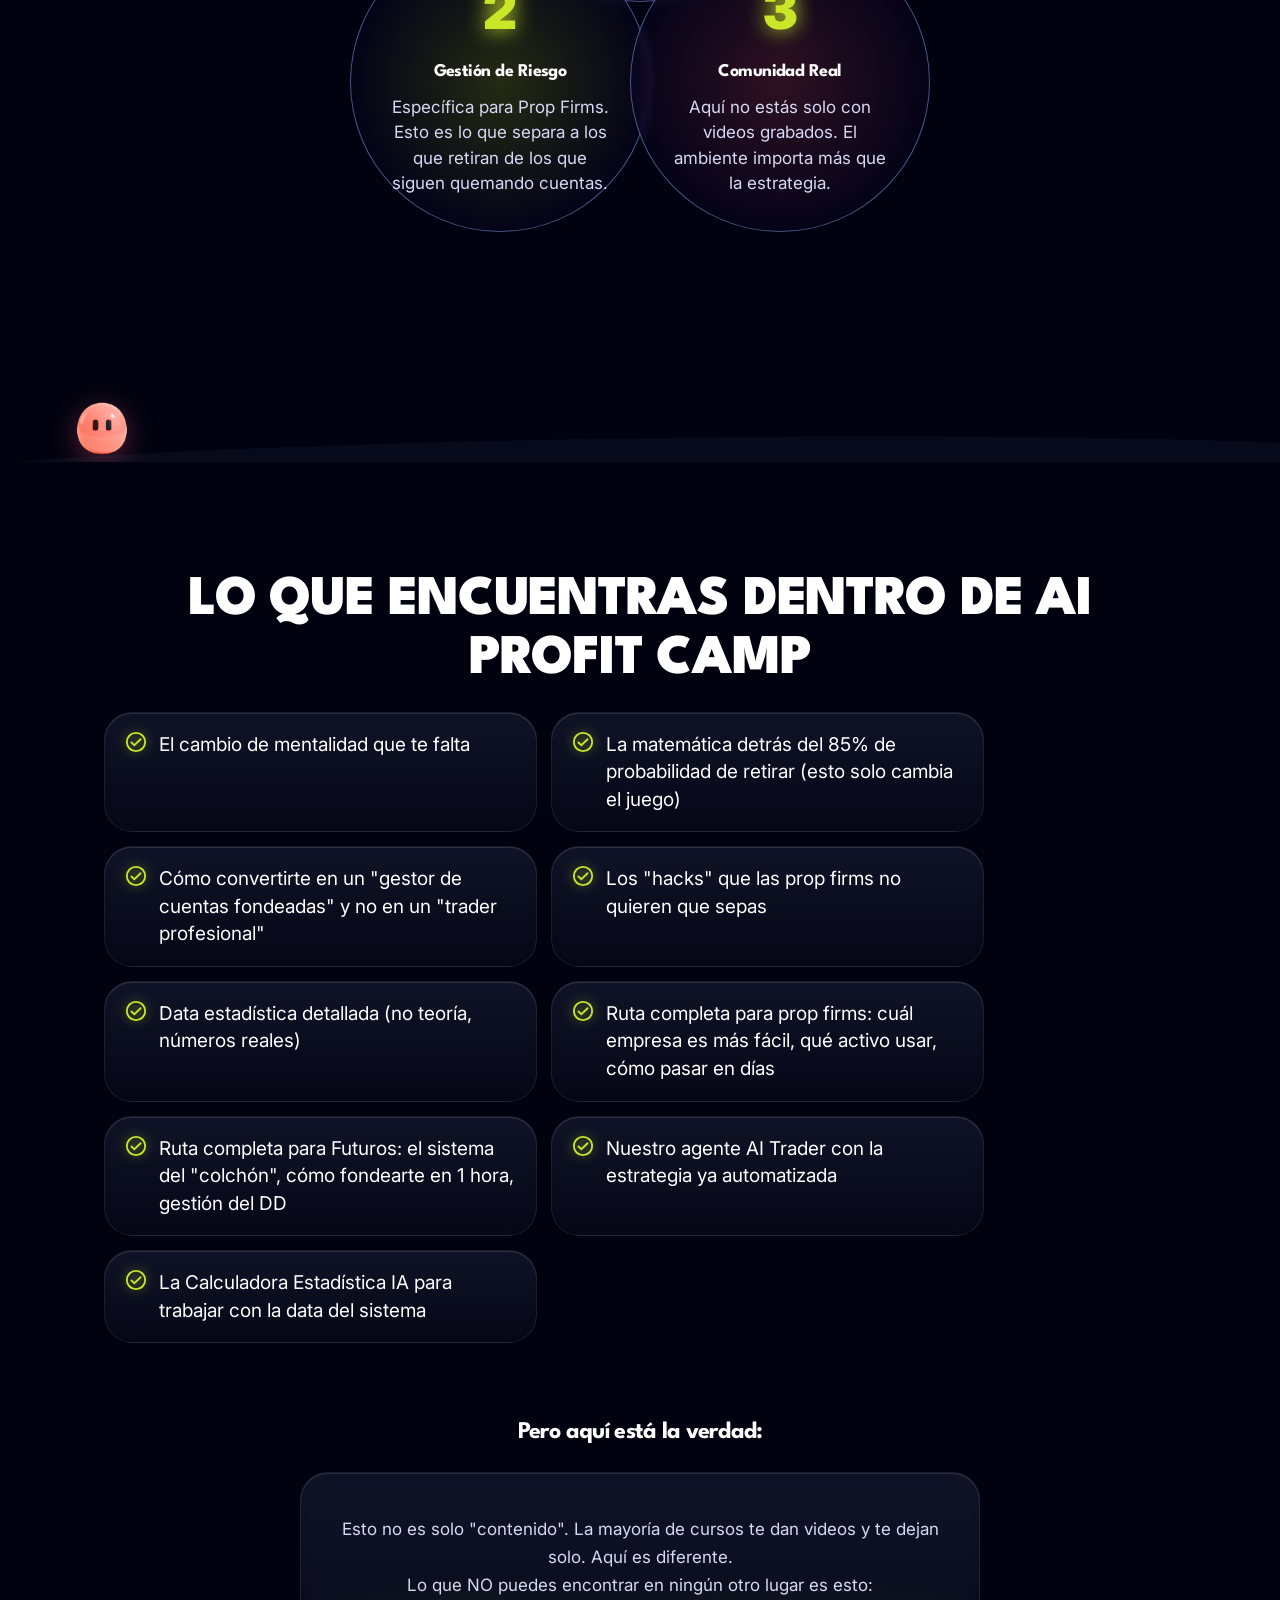
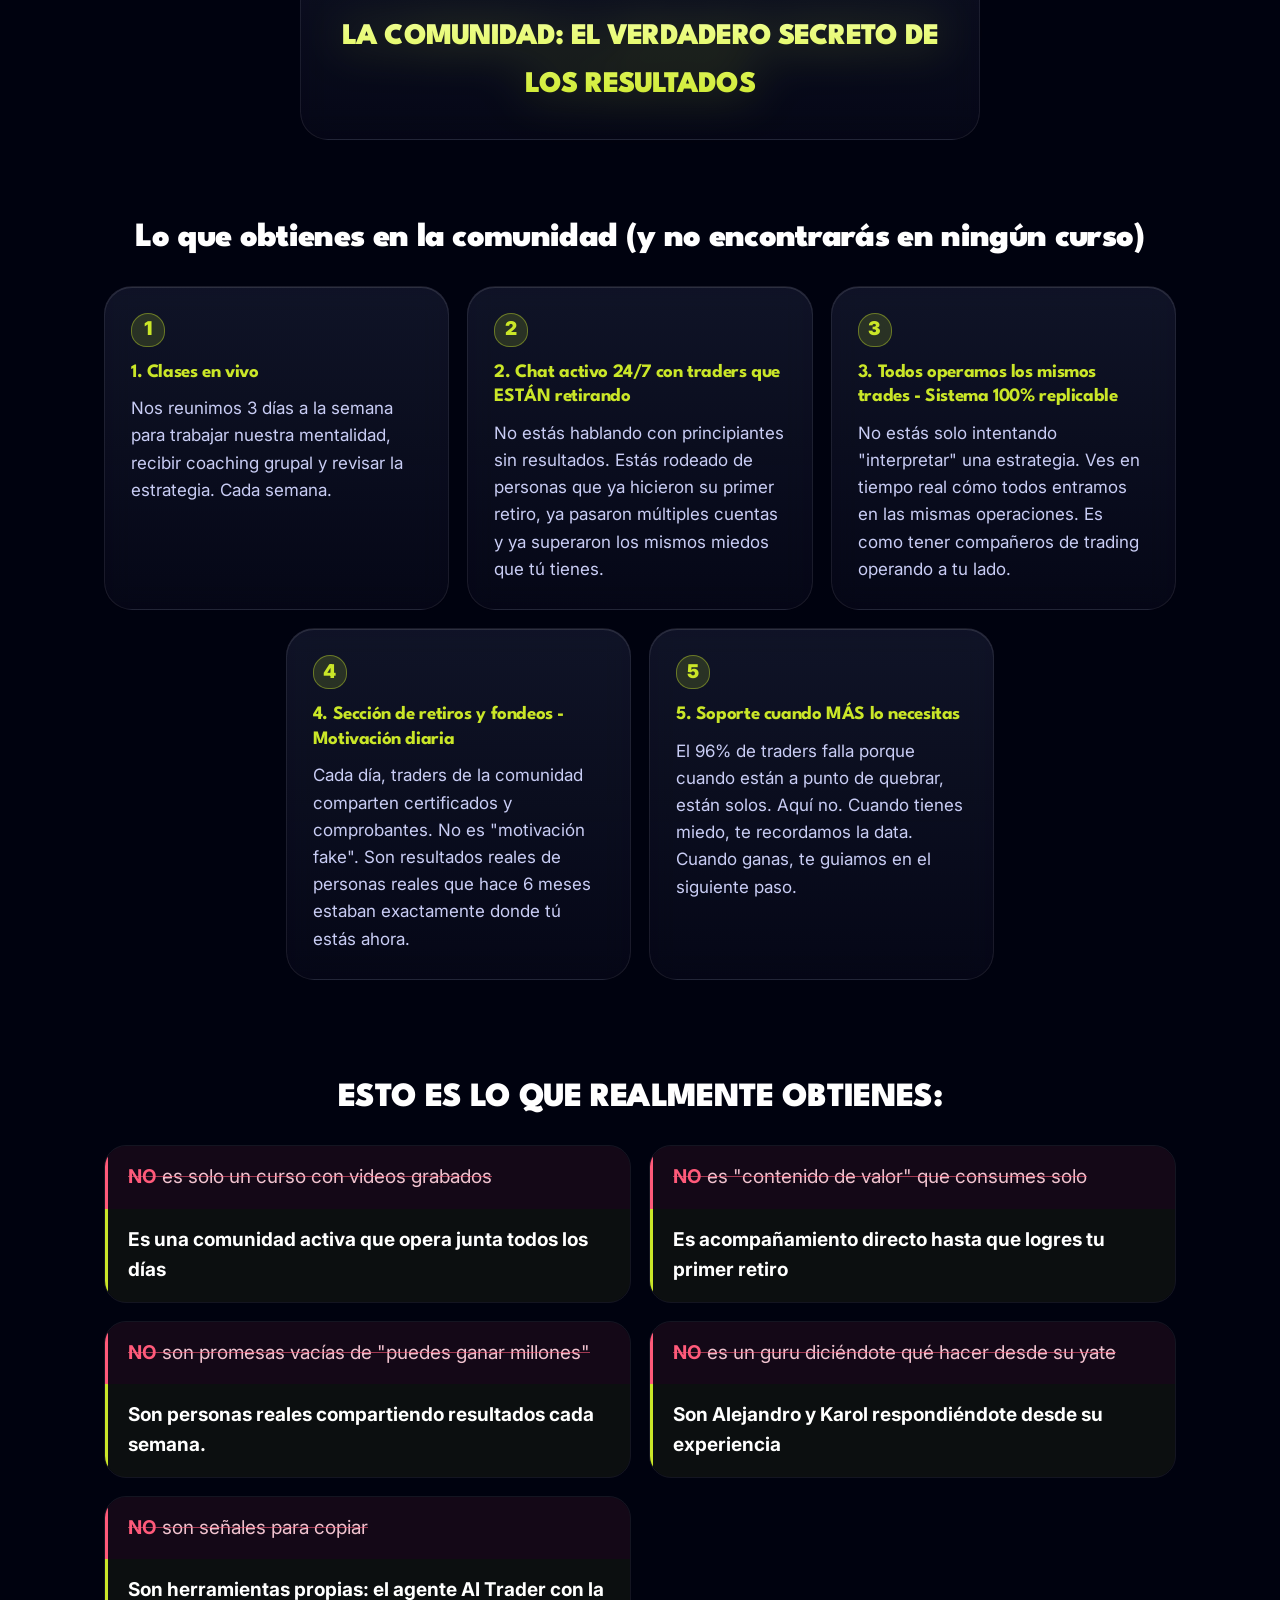
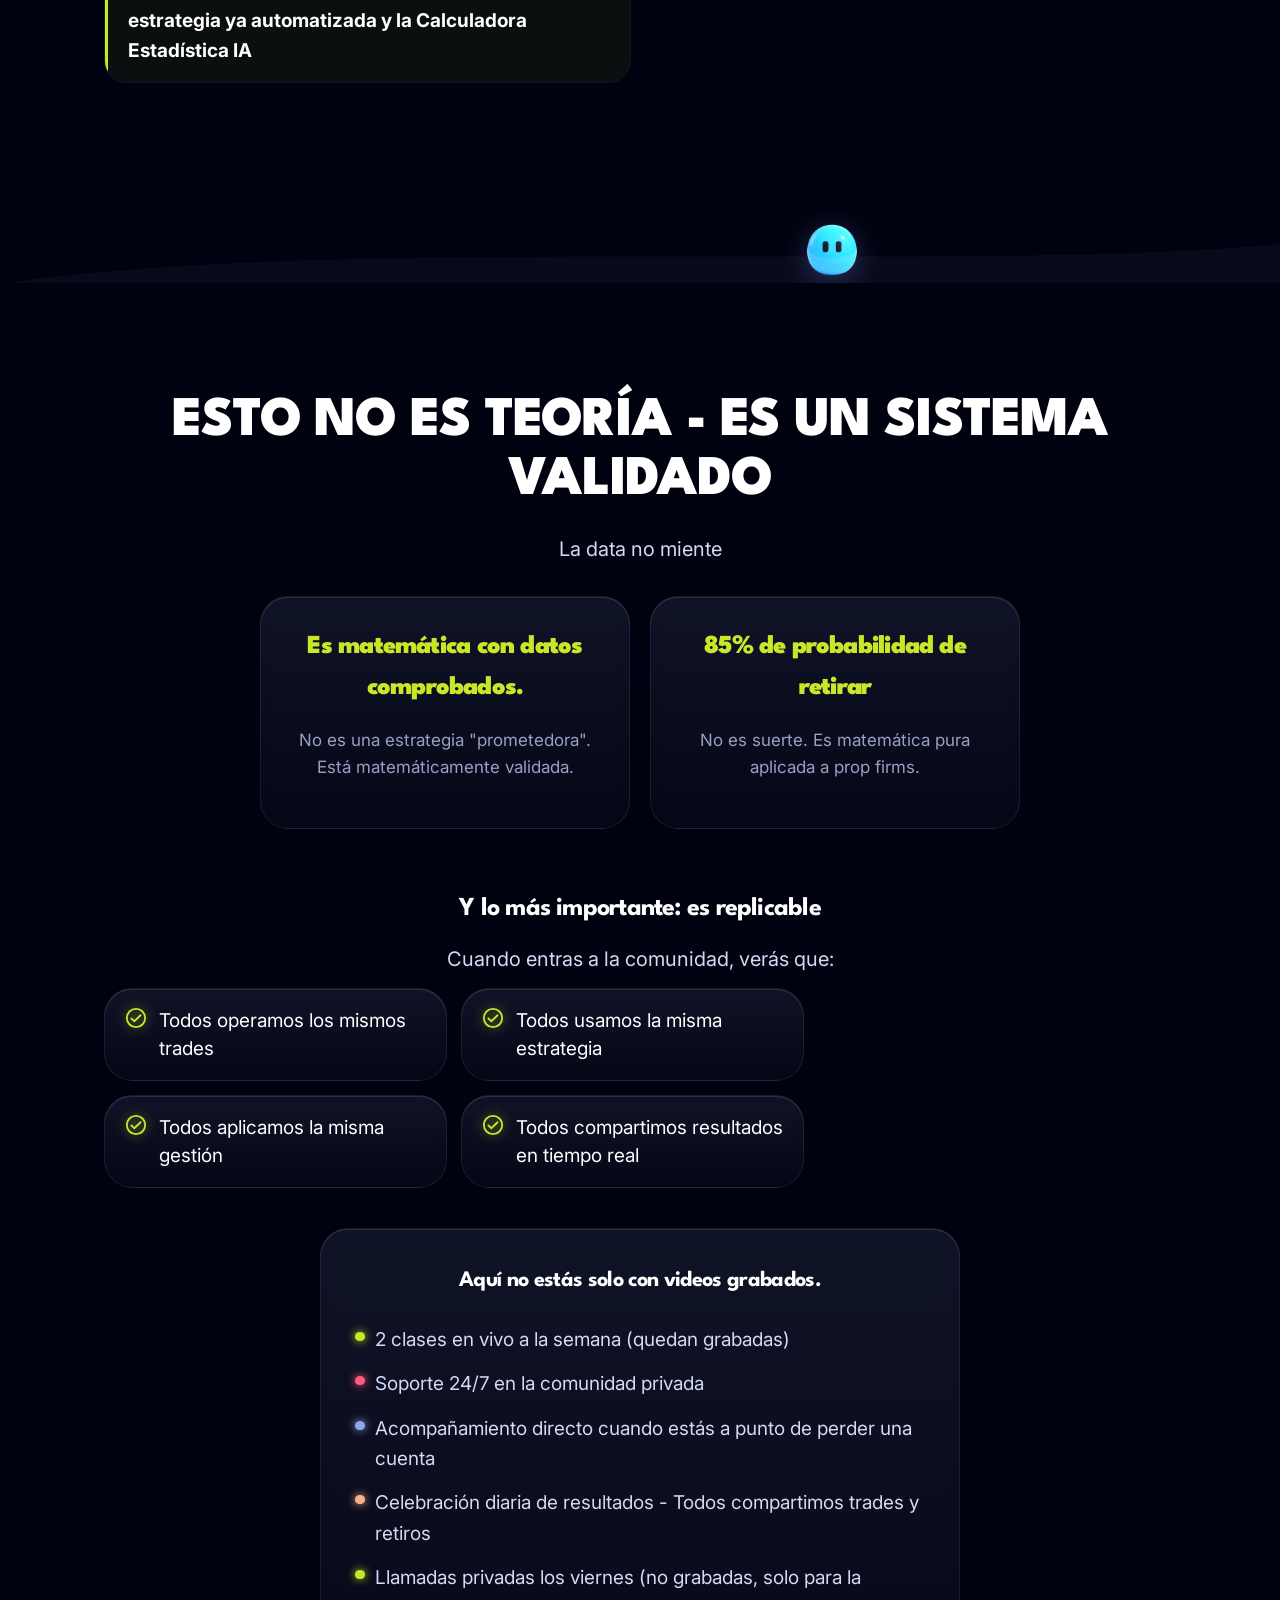
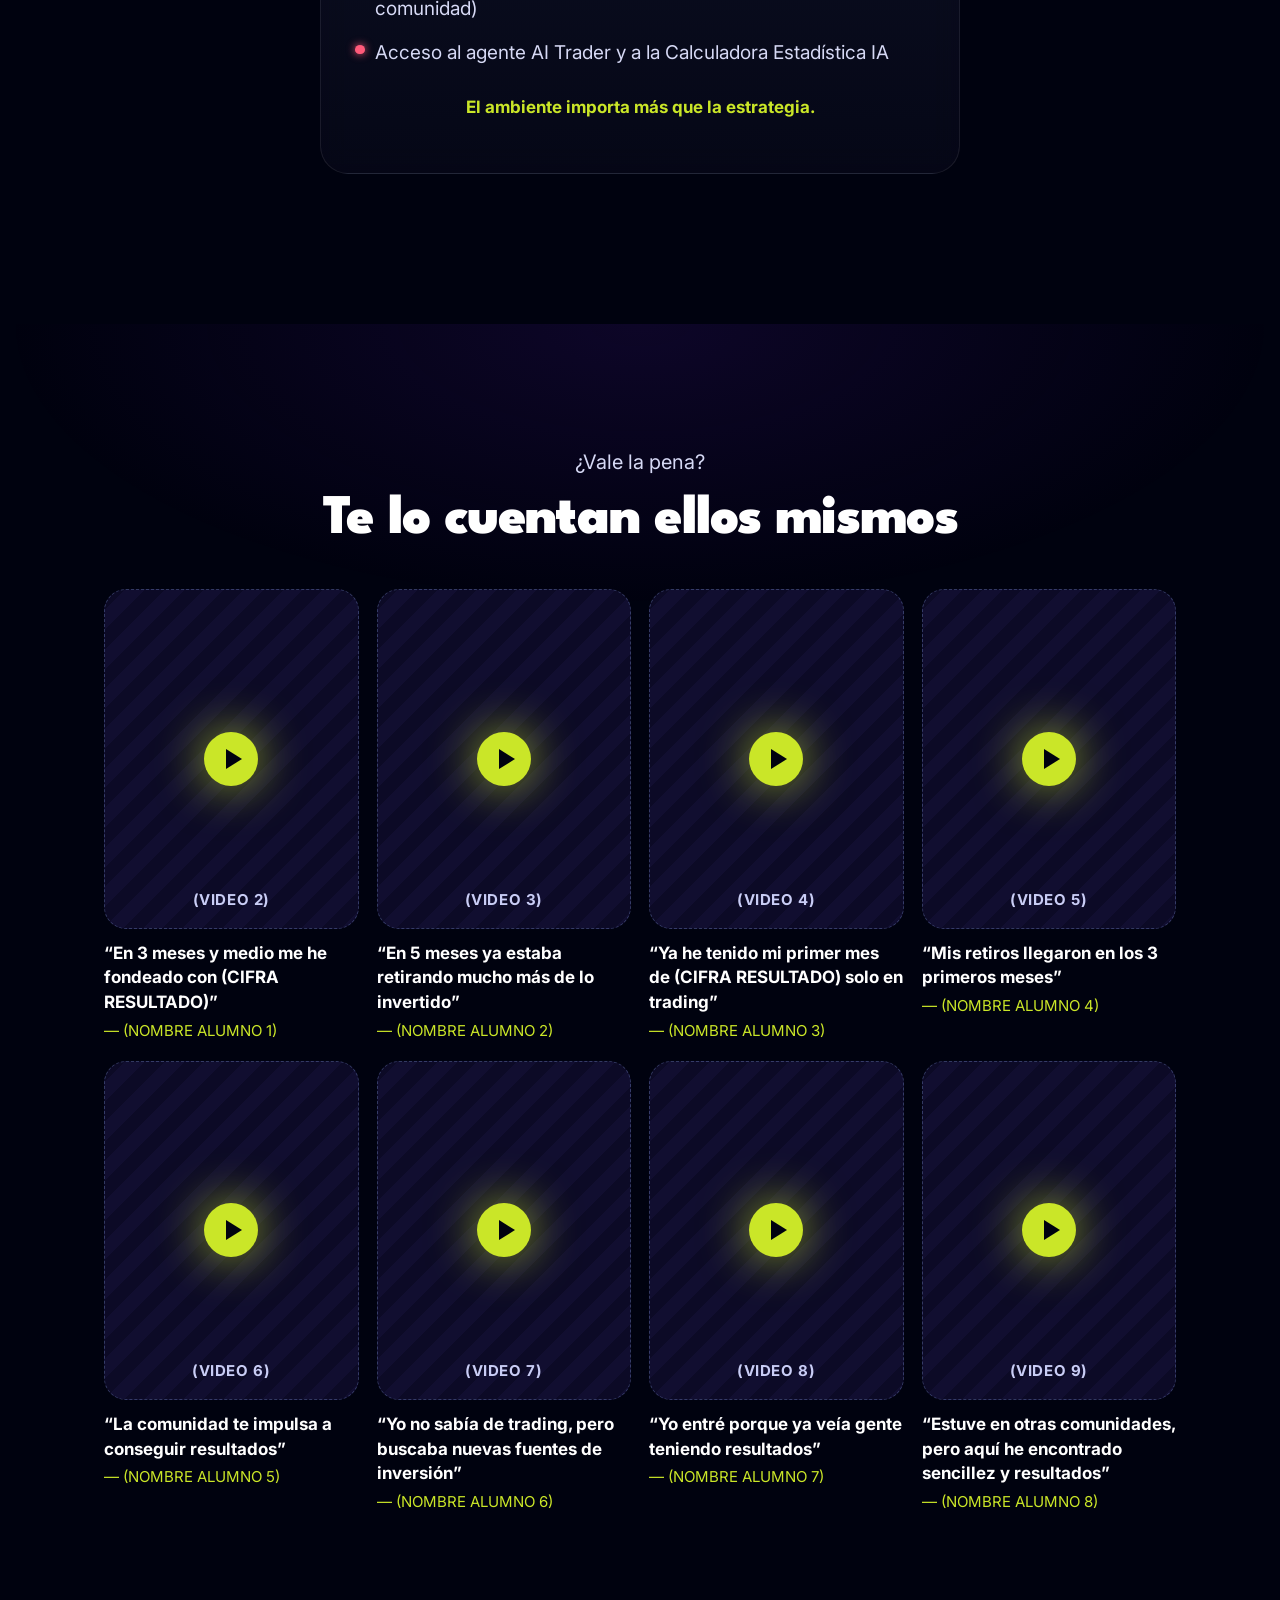
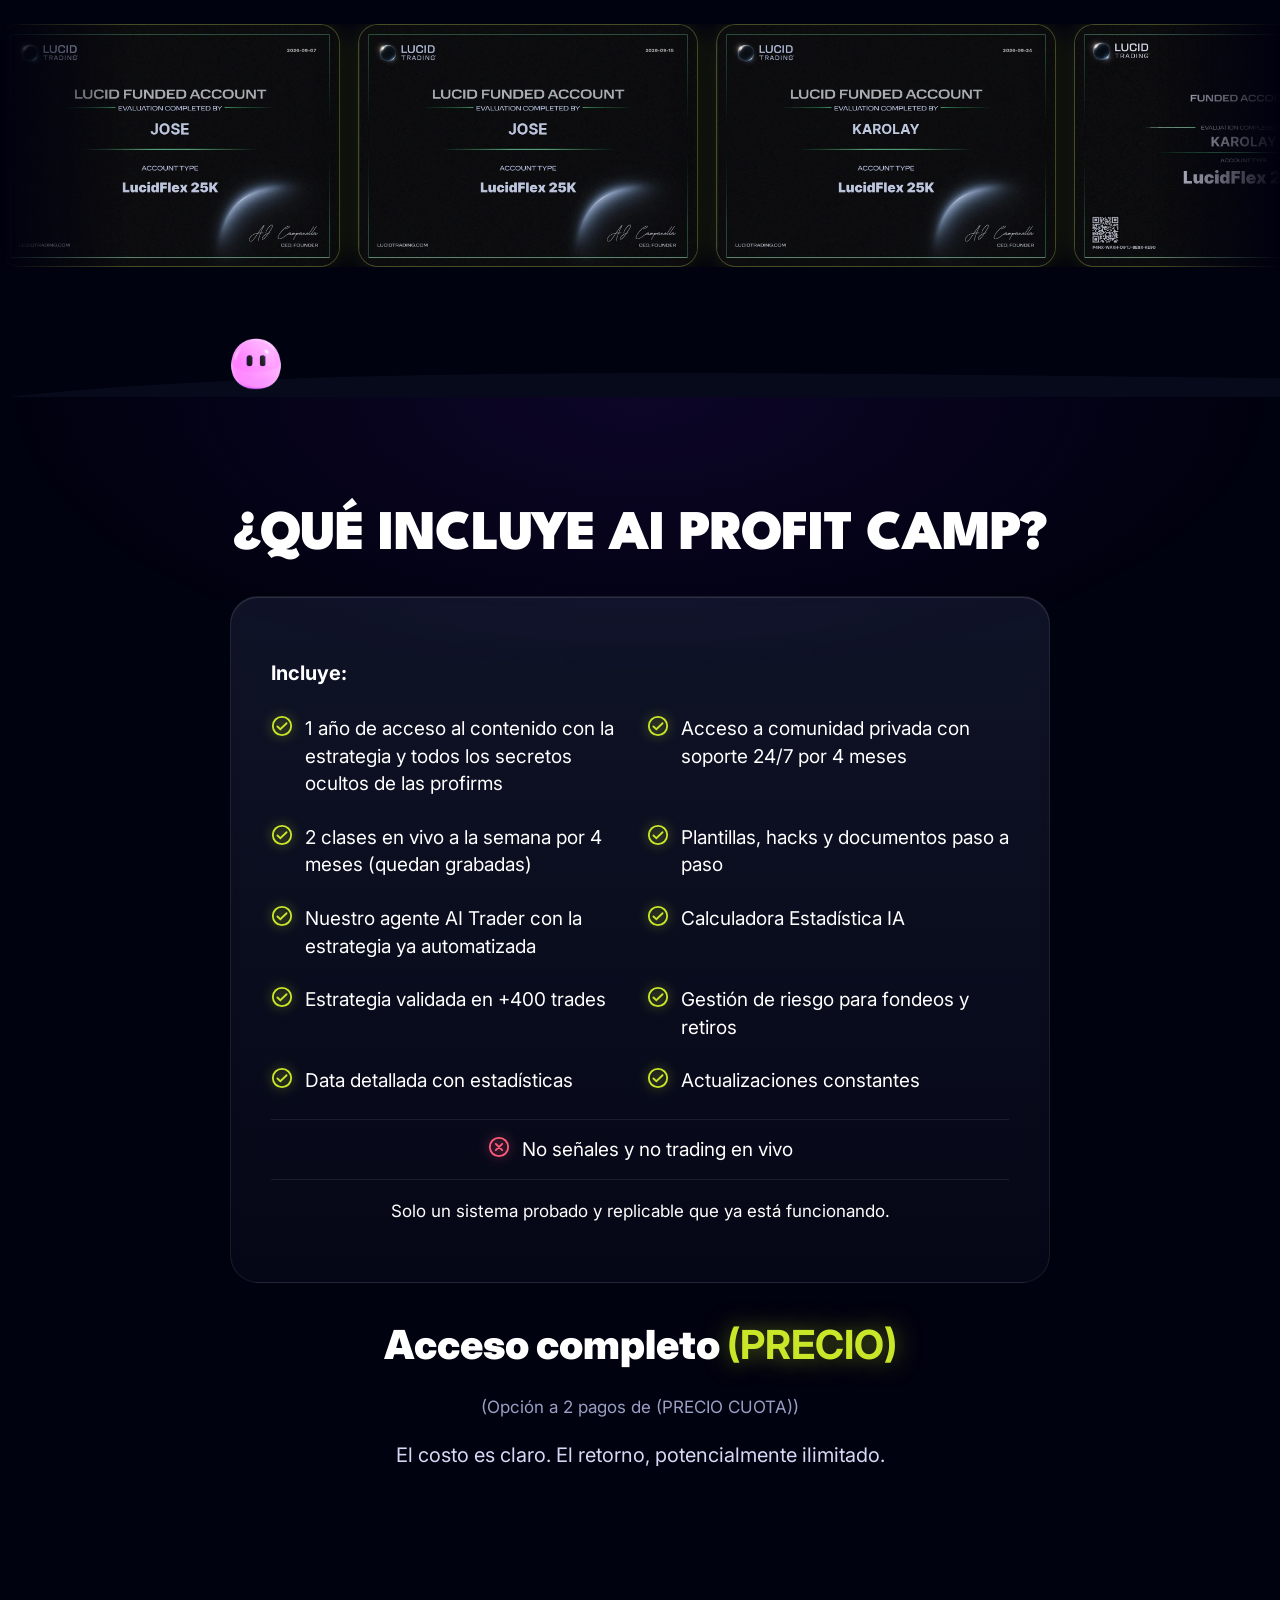
==== commit f448dfa7: "Fotos de los mentores" ====
--- a/index.html
+++ b/index.html
@@ -118,17 +118,18 @@
 .talk{margin:40px 0 20px;font-family:Oswald;font-weight:600;letter-spacing:.14em;text-transform:uppercase;font-size:18px;color:var(--lav)}
 .logos{display:grid;grid-template-columns:1fr 1fr;align-items:center;justify-items:center;gap:40px;max-width:540px;margin:0 auto}.logos img{width:100%;height:auto;filter:drop-shadow(0 6px 18px rgba(0,0,0,.35))}.logos .lt{max-width:200px}.logos .lr{max-width:260px}
 @media(max-width:820px){.media{margin-top:28px}.talk{font-size:16px;margin:32px 0 16px}.logos{gap:24px;padding:0 6px}.logos .lt{max-width:150px}}
+.mimg{display:block;object-fit:cover;object-position:50% 35%;padding:0;background:#0c0a26}
 @media (prefers-reduced-motion:reduce){*{animation:none!important;transition:none!important}.rv{opacity:1;transform:none}}
 </style></head><body><header class="topbar"><a href="#" class="tlogo" aria-label="Inicio"><span data-mascot=""></span></a><a class="btn btn-gummy" href="(LINK DE PAGO)">ÚNETE HOY</a></header><section class="hero"><span class="blob" style="left:3%;top:10%;width:40px;animation-delay:-0.0s"><span data-mascot="hue-red"></span></span><span class="blob" style="left:6%;top:18%;width:24px;animation-delay:-0.7s"><span data-mascot="hue-blue"></span></span><span class="blob" style="left:9%;top:8%;width:54px;animation-delay:-1.4s"><span data-mascot="hue-vio"></span></span><span class="blob" style="left:4%;top:40%;width:32px;animation-delay:-2.0999999999999996s"><span data-mascot="hue-orange"></span></span><span class="blob" style="left:7%;top:52%;width:20px;animation-delay:-2.8s"><span data-mascot=""></span></span><span class="blob" style="left:92%;top:12%;width:44px;animation-delay:-3.5s"><span data-mascot="hue-red"></span></span><span class="blob" style="left:95%;top:24%;width:26px;animation-delay:-4.199999999999999s"><span data-mascot="hue-blue"></span></span><span class="blob" style="left:89%;top:36%;width:38px;animation-delay:-4.8999999999999995s"><span data-mascot="hue-vio"></span></span><span class="blob" style="left:94%;top:55%;width:22px;animation-delay:-5.6s"><span data-mascot="hue-orange"></span></span><span class="blob" style="left:97%;top:6%;width:34px;animation-delay:-6.3s"><span data-mascot=""></span></span><span class="blob" style="left:2%;top:70%;width:28px;animation-delay:-7.0s"><span data-mascot="hue-red"></span></span><span class="blob" style="left:91%;top:72%;width:42px;animation-delay:-7.699999999999999s"><span data-mascot="hue-blue"></span></span><div class="scene"></div><div class="w">
 <span class="eyebrow rv">Cómo más de 200 traders se fondean y retiran dinero real en semanas</span>
 <h1 class="rv"><span class="gt">Hackea las empresas de fondeo</span> y genera ingresos con nuestro sistema de 1 hora al día</h1>
 <div class="callout rv">El <b class="rt">96%</b> de traders pierde en prop firms. Aquí está la comunidad del <b class="gt">4%</b> que gana.</div>
 <div class="vwrap rv"><div class="ph video"><div class="play"></div><span>(VIDEO 1)</span></div><span class="heromascot"><span data-mascot="m-float"></span></span></div><div class="media rv"><video class="mloop" autoplay muted loop playsinline preload="auto" poster="assets/media/hero-loop-poster.webp" width="596" height="336" aria-label="AI Profit Camp"><source src="assets/media/hero-loop.mp4" type="video/mp4"><source src="assets/media/hero-loop.webm" type="video/webm"><img src="assets/giphy-8618131.gif" alt="" loading="lazy" width="596" height="336"></video><p class="talk">Hemos hablado en:</p><div class="logos"><img class="lt" src="assets/media/telemundo.webp" alt="Telemundo" width="474" height="400" loading="lazy" decoding="async"><img class="lr" src="assets/media/radio_nacional.webp" alt="Radio Nacional de Colombia" width="300" height="117" loading="lazy" decoding="async"></div></div>
-<div class="ctaWrap rv"><a class="cta" href="(LINK DE PAGO)">ÚNETE HOY</a></div><p class="lead">No aplicamos con todo el mundo. Queremos traders comprometidos que estén listos para aplicar el sistema.</p><p class="lead b">Hablemos directamente para ver si el bootcamp es para ti:</p><div class="mentors"><div class="glass mentor rv"><div class="mtag">HABLA CON ALEJANDRO PRIETO</div><div class="ph avatar">(FOTO MENTOR 1)</div><div class="handle">@alejandroprieto</div><p class="mute">Continúa la conversación con Alejandro:</p><a class="igbtn" href="https://www.instagram.com/alejandroprieto/" target="_blank" rel="noopener"><svg viewBox="0 0 24 24"><rect x="3" y="3" width="18" height="18" rx="5"/><circle cx="12" cy="12" r="4"/><circle cx="17.5" cy="6.5" r="1" fill="currentColor"/></svg>Instagram</a></div><div class="glass mentor rv"><div class="mtag">HABLA CON KAROL CERQUERA</div><div class="ph avatar">(FOTO MENTOR 2)</div><div class="handle">@karolaycerquera</div><p class="mute">Continúa la conversación con Karol:</p><a class="igbtn" href="https://www.instagram.com/karolaycerquera/" target="_blank" rel="noopener"><svg viewBox="0 0 24 24"><rect x="3" y="3" width="18" height="18" rx="5"/><circle cx="12" cy="12" r="4"/><circle cx="17.5" cy="6.5" r="1" fill="currentColor"/></svg>Instagram</a></div></div></div></section><div class="divider" aria-hidden="true"><span class="pk" style="left:78%;animation-delay:-1.3s"><span data-mascot="hue-blue m-peek"></span></span><svg viewBox="0 0 1440 60" preserveAspectRatio="none"><path d="M0 60 C 360 22 1080 38 1440 40 L1440 60Z" fill="rgba(141,168,236,.05)"/></svg></div><section class=""><div class="w "><h2 class="rv">Esto <span class="rt">no</span> es un curso ni una mentoría más</h2><p class="lead rv">La mayoría de "cursos de trading" te enseñan a operar en capital real. Pero las cuentas de fondeo no funcionan con las mismas reglas.</p><p class="lead b rv">Aquí dentro no aprenderás teoría de trading tradicional. Aprenderás:</p><div class="grid2"><div class="glass rv">Un sistema matemáticamente validado: es matemática con datos comprobados</div><div class="glass rv">Cómo fondear cuentas en días o semanas (no en años)</div><div class="glass rv">Gestión de riesgo específica para prop firms (no la tradicional del 2%)</div><div class="glass rv">Cómo convertirte en un "gestor de cuentas fondeadas", no en un trader profesional</div></div></div></section><section><div class="w"><p class="lead rv">La mayoría de traders nunca retira un dólar de una prop firm.</p><h2 class="rv" style="font-size:clamp(24px,3vw,36px)">Estos son los resultados de nuestra comunidad en menos de un año</h2>
+<div class="ctaWrap rv"><a class="cta" href="(LINK DE PAGO)">ÚNETE HOY</a></div><p class="lead">No aplicamos con todo el mundo. Queremos traders comprometidos que estén listos para aplicar el sistema.</p><p class="lead b">Hablemos directamente para ver si el bootcamp es para ti:</p><div class="mentors"><div class="glass mentor rv"><div class="mtag">HABLA CON ALEJANDRO PRIETO</div><img class="avatar mimg" src="assets/mentores/alejandro-300.webp" srcset="assets/mentores/alejandro-300.webp 300w, assets/mentores/alejandro-600.webp 600w" sizes="110px" alt="Alejandro Prieto" width="300" height="300" loading="lazy" decoding="async"><div class="handle">@alejandroprieto</div><p class="mute">Continúa la conversación con Alejandro:</p><a class="igbtn" href="https://www.instagram.com/alejandroprieto/" target="_blank" rel="noopener"><svg viewBox="0 0 24 24"><rect x="3" y="3" width="18" height="18" rx="5"/><circle cx="12" cy="12" r="4"/><circle cx="17.5" cy="6.5" r="1" fill="currentColor"/></svg>Instagram</a></div><div class="glass mentor rv"><div class="mtag">HABLA CON KAROL CERQUERA</div><img class="avatar mimg" src="assets/mentores/karol-300.webp" srcset="assets/mentores/karol-300.webp 300w, assets/mentores/karol-600.webp 600w" sizes="110px" alt="Karol Cerquera" width="300" height="300" loading="lazy" decoding="async"><div class="handle">@karolaycerquera</div><p class="mute">Continúa la conversación con Karol:</p><a class="igbtn" href="https://www.instagram.com/karolaycerquera/" target="_blank" rel="noopener"><svg viewBox="0 0 24 24"><rect x="3" y="3" width="18" height="18" rx="5"/><circle cx="12" cy="12" r="4"/><circle cx="17.5" cy="6.5" r="1" fill="currentColor"/></svg>Instagram</a></div></div></div></section><div class="divider" aria-hidden="true"><span class="pk" style="left:78%;animation-delay:-1.3s"><span data-mascot="hue-blue m-peek"></span></span><svg viewBox="0 0 1440 60" preserveAspectRatio="none"><path d="M0 60 C 360 22 1080 38 1440 40 L1440 60Z" fill="rgba(141,168,236,.05)"/></svg></div><section class=""><div class="w "><h2 class="rv">Esto <span class="rt">no</span> es un curso ni una mentoría más</h2><p class="lead rv">La mayoría de "cursos de trading" te enseñan a operar en capital real. Pero las cuentas de fondeo no funcionan con las mismas reglas.</p><p class="lead b rv">Aquí dentro no aprenderás teoría de trading tradicional. Aprenderás:</p><div class="grid2"><div class="glass rv">Un sistema matemáticamente validado: es matemática con datos comprobados</div><div class="glass rv">Cómo fondear cuentas en días o semanas (no en años)</div><div class="glass rv">Gestión de riesgo específica para prop firms (no la tradicional del 2%)</div><div class="glass rv">Cómo convertirte en un "gestor de cuentas fondeadas", no en un trader profesional</div></div></div></section><section><div class="w"><p class="lead rv">La mayoría de traders nunca retira un dólar de una prop firm.</p><h2 class="rv" style="font-size:clamp(24px,3vw,36px)">Estos son los resultados de nuestra comunidad en menos de un año</h2>
 <div class="stats" data-celebrate><div class="glass stat rv"><div class="num" data-to="150000" data-pre="$" data-sep=",">$150,000</div><p>Dólares fondeados en prop firms</p></div><div class="glass stat rv"><div class="num" data-to="2">2</div><p>Traders gestores de cuentas que ya cometieron todos los errores para que tú no los cometas</p></div><div class="glass stat rv"><div class="num" data-to="10" data-suf="+">10+</div><p>Años en los mercados financieros</p></div></div>
 <div class="celeb" data-celebrate><span data-mascot=""></span></div><p class="b rv" style="font-size:20px">Y esto no son promesas.</p><p class="lead rv">Son certificados reales, transferencias bancarias reales y personas reales que comparten sus resultados todos los días.</p></div>
 <div class="marquee"><div class="track"><button class="pcard" type="button" data-full="assets/proofs/cert-1.webp"><img src="assets/proofs/cert-1.webp" alt="Certificado de retiro Lucid Trading de $518" loading="lazy" width="1200" height="860"></button><button class="pcard" type="button" data-full="assets/proofs/cert-2.webp"><img src="assets/proofs/cert-2.webp" alt="Certificado de cuenta fondeada LucidFlex 25K" loading="lazy" width="1200" height="860"></button><button class="pcard" type="button" data-full="assets/proofs/cert-3.webp"><img src="assets/proofs/cert-3.webp" alt="Certificado de cuenta fondeada LucidFlex 25K" loading="lazy" width="1200" height="860"></button><button class="pcard" type="button" data-full="assets/proofs/cert-4.webp"><img src="assets/proofs/cert-4.webp" alt="Certificado de cuenta fondeada LucidFlex 25K" loading="lazy" width="1200" height="860"></button><button class="pcard" type="button" data-full="assets/proofs/cert-1.webp"><img src="assets/proofs/cert-1.webp" alt="Certificado de retiro Lucid Trading de $518" loading="lazy" width="1200" height="860"></button><button class="pcard" type="button" data-full="assets/proofs/cert-2.webp"><img src="assets/proofs/cert-2.webp" alt="Certificado de cuenta fondeada LucidFlex 25K" loading="lazy" width="1200" height="860"></button><button class="pcard" type="button" data-full="assets/proofs/cert-3.webp"><img src="assets/proofs/cert-3.webp" alt="Certificado de cuenta fondeada LucidFlex 25K" loading="lazy" width="1200" height="860"></button><button class="pcard" type="button" data-full="assets/proofs/cert-4.webp"><img src="assets/proofs/cert-4.webp" alt="Certificado de cuenta fondeada LucidFlex 25K" loading="lazy" width="1200" height="860"></button><button class="pcard" type="button" data-full="assets/proofs/cert-1.webp"><img src="assets/proofs/cert-1.webp" alt="Certificado de retiro Lucid Trading de $518" loading="lazy" width="1200" height="860"></button><button class="pcard" type="button" data-full="assets/proofs/cert-2.webp"><img src="assets/proofs/cert-2.webp" alt="Certificado de cuenta fondeada LucidFlex 25K" loading="lazy" width="1200" height="860"></button><button class="pcard" type="button" data-full="assets/proofs/cert-3.webp"><img src="assets/proofs/cert-3.webp" alt="Certificado de cuenta fondeada LucidFlex 25K" loading="lazy" width="1200" height="860"></button><button class="pcard" type="button" data-full="assets/proofs/cert-4.webp"><img src="assets/proofs/cert-4.webp" alt="Certificado de cuenta fondeada LucidFlex 25K" loading="lazy" width="1200" height="860"></button><button class="pcard" type="button" data-full="assets/proofs/cert-1.webp"><img src="assets/proofs/cert-1.webp" alt="Certificado de retiro Lucid Trading de $518" loading="lazy" width="1200" height="860"></button><button class="pcard" type="button" data-full="assets/proofs/cert-2.webp"><img src="assets/proofs/cert-2.webp" alt="Certificado de cuenta fondeada LucidFlex 25K" loading="lazy" width="1200" height="860"></button><button class="pcard" type="button" data-full="assets/proofs/cert-3.webp"><img src="assets/proofs/cert-3.webp" alt="Certificado de cuenta fondeada LucidFlex 25K" loading="lazy" width="1200" height="860"></button><button class="pcard" type="button" data-full="assets/proofs/cert-4.webp"><img src="assets/proofs/cert-4.webp" alt="Certificado de cuenta fondeada LucidFlex 25K" loading="lazy" width="1200" height="860"></button></div></div></section><div class="divider" aria-hidden="true"><span class="pk" style="left:30%;animation-delay:-2.6s"><span data-mascot="hue-vio m-peek"></span></span><svg viewBox="0 0 1440 60" preserveAspectRatio="none"><path d="M0 60 C 360 34 1080 26 1440 20 L1440 60Z" fill="rgba(141,168,236,.05)"/></svg></div><section class="n"><div class="w n"><h2 class="rv">¿Qué tienen en común todos estos traders?</h2><ul class="list rows"><li class="glass rv ic no"><svg viewBox="0 0 24 24"><circle cx="12" cy="12" r="10"/><path d="M8.5 8.5l7 7M15.5 8.5l-7 7"/></svg><span>Ninguno era "experto" cuando entró al bootcamp</span></li><li class="glass rv ic no"><svg viewBox="0 0 24 24"><circle cx="12" cy="12" r="10"/><path d="M8.5 8.5l7 7M15.5 8.5l-7 7"/></svg><span>La mayoría llevaba AÑOS sin resultados en prop firms</span></li><li class="glass rv ic ok"><svg viewBox="0 0 24 24"><circle cx="12" cy="12" r="10"/><path d="M7 12.5l3.2 3L17 9"/></svg><span>Todos aplicaron el mismo sistema paso a paso</span></li><li class="glass rv ic ok"><svg viewBox="0 0 24 24"><circle cx="12" cy="12" r="10"/><path d="M7 12.5l3.2 3L17 9"/></svg><span>Todos empezaron con cuentas pequeñas y escalaron</span></li><li class="glass rv ic ok"><svg viewBox="0 0 24 24"><circle cx="12" cy="12" r="10"/><path d="M7 12.5l3.2 3L17 9"/></svg><span>Todos retiran de forma constante (no una sola vez)</span></li></ul></div></section><div class="divider" aria-hidden="true"><span class="pk" style="left:88%;animation-delay:-3.9000000000000004s"><span data-mascot="hue-orange m-peek"></span></span><svg viewBox="0 0 1440 60" preserveAspectRatio="none"><path d="M0 60 C 360 10 1080 50 1440 40 L1440 60Z" fill="rgba(141,168,236,.05)"/></svg></div><section class=""><div class="w "><h2 class="rt rv" style="text-shadow:0 0 40px rgba(255,90,122,.4)">La industria del trading te vende mentiras.</h2><p class="lead rv">Te dicen:</p><div class="lies"><div class="glass lie rv"><svg viewBox="0 0 24 24"><circle cx="12" cy="12" r="10"/><path d="M8.5 8.5l7 7M15.5 8.5l-7 7"/></svg>"Necesitas controlar tus emociones"</div><div class="glass lie rv"><svg viewBox="0 0 24 24"><circle cx="12" cy="12" r="10"/><path d="M8.5 8.5l7 7M15.5 8.5l-7 7"/></svg>"Debes ser paciente y disciplinado"</div><div class="glass lie rv"><svg viewBox="0 0 24 24"><circle cx="12" cy="12" r="10"/><path d="M8.5 8.5l7 7M15.5 8.5l-7 7"/></svg>"Tienes que hacer años de backtesting"</div><div class="glass lie rv"><svg viewBox="0 0 24 24"><circle cx="12" cy="12" r="10"/><path d="M8.5 8.5l7 7M15.5 8.5l-7 7"/></svg>"Usa el 2% de riesgo como los profesionales"</div></div><p class="big-r rv">Todo eso es mentira para prop firms</p><h2 class="gt rv" style="font-size:clamp(28px,3.4vw,42px)">La verdad que nadie dice</h2><div class="truth"><div class="glass rv"><ul class="list"><li class="ic ok"><svg viewBox="0 0 24 24"><circle cx="12" cy="12" r="10"/><path d="M7 12.5l3.2 3L17 9"/></svg><span><b>Las cuentas de fondeo NO son capital real</b></span></li></ul><small>→ No se operan igual</small></div><div class="glass rv"><ul class="list"><li class="ic ok"><svg viewBox="0 0 24 24"><circle cx="12" cy="12" r="10"/><path d="M7 12.5l3.2 3L17 9"/></svg><span><b>No necesitas ser el mejor trader</b></span></li></ul><small>→ Necesitas ser un gestor de cuentas fondeadas</small></div><div class="glass rv"><ul class="list"><li class="ic ok"><svg viewBox="0 0 24 24"><circle cx="12" cy="12" r="10"/><path d="M7 12.5l3.2 3L17 9"/></svg><span><b>El riesgo tradicional NO funciona aquí</b></span></li></ul><small>→ Necesitas gestión específica para fondeos</small></div><div class="glass rv"><ul class="list"><li class="ic ok"><svg viewBox="0 0 24 24"><circle cx="12" cy="12" r="10"/><path d="M7 12.5l3.2 3L17 9"/></svg><span><b>No se trata de "controlar emociones"</b></span></li></ul><small>→ Se trata de aplicar un sistema matemático</small></div></div></div></section><div class="divider" aria-hidden="true"><span class="pk" style="left:50%;animation-delay:-5.2s"><span data-mascot=" m-peek"></span></span><svg viewBox="0 0 1440 60" preserveAspectRatio="none"><path d="M0 60 C 360 22 1080 38 1440 20 L1440 60Z" fill="rgba(141,168,236,.05)"/></svg></div><section class=""><div class="w "><h2 class="up rv">EL SISTEMA AI PROFIT CAMP</h2><p class="lead rv">No es "una estrategia más". Es un sistema completo de 2 fases.<br>La mayoría de cursos te enseñan una estrategia y ya.</p><p class="lead rv" style="color:var(--g);font-weight:700">Nosotros te enseñamos 2 sistemas diferentes dentro del mismo bootcamp:</p>
 <div class="sys"><div class="glass rv"><h3>SISTEMA 1: FONDEO RÁPIDO</h3><p class="sub">Cómo pasar cuentas de fondeo en días o semanas (no meses ni años)</p><ul class="dots"><li>Gestión de riesgo específica para pasar challenges rápido</li><li>Matemática detrás de por qué "cualquiera puede pasar los exámenes"</li><li>Hacks para cada prop firm</li><li>Cómo fondear $100k, $200k o $500k en tiempo récord</li></ul><p class="ex"><b>Ejemplo real:</b> (NOMBRE ALUMNO 7) se fondeó con (CIFRA RESULTADO) en solo 1 semana.</p></div>
 <div class="glass rv"><h3>SISTEMA 2: RETIROS CONSTANTES</h3><p class="sub">Cómo retirar dinero de tus cuentas fondeadas una y otra vez</p><ul class="dots"><li>Gestión de riesgo especial para retiros (diferente al fondeo)</li><li>Cómo lograr retiros semanales (no solo mensuales)</li><li>El "truco" para multiplicar retiros sin quemar cuentas</li><li>Matemática detrás del 85% de probabilidad de retirar</li></ul><p class="ex"><b>Ejemplo real:</b> (NOMBRE ALUMNO 4) ha retirado (CIFRA RESULTADO) veces consecutivas en 4 meses. (NOMBRE ALUMNO 9) (CIFRA RESULTADO) veces. (NOMBRE ALUMNO 7) está viajando con sus retiros.</p></div></div>
 <h2 class="rv" style="font-size:clamp(26px,3vw,38px);margin-top:110px">Los 3 pilares que hacen que esto funcione</h2>
-<div class="venn"><div class="circ c1 rv"><div class="n">1</div><h3>Estrategia Validada</h3><p>Simple, replicable y validada con +400 trades. Solo 1 hora al día 9:30 AM Nueva York</p></div><div class="circ c2 rv"><div class="n">2</div><h3>Gestión de Riesgo</h3><p>Específica para Prop Firms. Esto es lo que separa a los que retiran de los que siguen quemando cuentas.</p></div><div class="circ c3 rv"><div class="n">3</div><h3>Comunidad Real</h3><p>Aquí no estás solo con videos grabados. El ambiente importa más que la estrategia.</p></div></div></div></section><div class="divider" aria-hidden="true"><span class="pk" style="left:8%;animation-delay:-6.5s"><span data-mascot="hue-red m-peek"></span></span><svg viewBox="0 0 1440 60" preserveAspectRatio="none"><path d="M0 60 C 360 34 1080 26 1440 40 L1440 60Z" fill="rgba(141,168,236,.05)"/></svg></div><section class=""><div class="w "><h2 class="up rv">LO QUE ENCUENTRAS DENTRO DE AI PROFIT CAMP</h2><ul class="list feat"><li class="glass rv ic ok"><svg viewBox="0 0 24 24"><circle cx="12" cy="12" r="10"/><path d="M7 12.5l3.2 3L17 9"/></svg><span>El cambio de mentalidad que te falta</span></li><li class="glass rv ic ok"><svg viewBox="0 0 24 24"><circle cx="12" cy="12" r="10"/><path d="M7 12.5l3.2 3L17 9"/></svg><span>La matemática detrás del 85% de probabilidad de retirar (esto solo cambia el juego)</span></li><li class="glass rv ic ok"><svg viewBox="0 0 24 24"><circle cx="12" cy="12" r="10"/><path d="M7 12.5l3.2 3L17 9"/></svg><span>Cómo convertirte en un "gestor de cuentas fondeadas" y no en un "trader profesional"</span></li><li class="glass rv ic ok"><svg viewBox="0 0 24 24"><circle cx="12" cy="12" r="10"/><path d="M7 12.5l3.2 3L17 9"/></svg><span>Los "hacks" que las prop firms no quieren que sepas</span></li><li class="glass rv ic ok"><svg viewBox="0 0 24 24"><circle cx="12" cy="12" r="10"/><path d="M7 12.5l3.2 3L17 9"/></svg><span>Data estadística detallada (no teoría, números reales)</span></li><li class="glass rv ic ok"><svg viewBox="0 0 24 24"><circle cx="12" cy="12" r="10"/><path d="M7 12.5l3.2 3L17 9"/></svg><span>Ruta completa para prop firms: cuál empresa es más fácil, qué activo usar, cómo pasar en días</span></li><li class="glass rv ic ok"><svg viewBox="0 0 24 24"><circle cx="12" cy="12" r="10"/><path d="M7 12.5l3.2 3L17 9"/></svg><span>Ruta completa para Futuros: el sistema del "colchón", cómo fondearte en 1 hora, gestión del DD</span></li><li class="glass rv ic ok"><svg viewBox="0 0 24 24"><circle cx="12" cy="12" r="10"/><path d="M7 12.5l3.2 3L17 9"/></svg><span>Nuestro agente AI Trader con la estrategia ya automatizada</span></li><li class="glass rv ic ok"><svg viewBox="0 0 24 24"><circle cx="12" cy="12" r="10"/><path d="M7 12.5l3.2 3L17 9"/></svg><span>La Calculadora Estadística IA para trabajar con la data del sistema</span></li></ul><h3 class="rv" style="font-size:24px;margin-top:70px">Pero aquí está la verdad:</h3><div class="glass truthbox rv"><p class="lead">Esto no es solo "contenido". La mayoría de cursos te dan videos y te dejan solo. Aquí es diferente.<br>Lo que NO puedes encontrar en ningún otro lugar es esto:</p><h3 class="gt">LA COMUNIDAD: EL VERDADERO SECRETO DE LOS RESULTADOS</h3></div><h2 class="rv" style="font-size:clamp(24px,2.8vw,34px);margin-top:80px">Lo que obtienes en la comunidad (y no encontrarás en ningún curso)</h2><div class="comm"><div class="glass rv"><div class="idx">1</div><h4>1. Clases en vivo</h4><p>Nos reunimos 3 días a la semana para trabajar nuestra mentalidad, recibir coaching grupal y revisar la estrategia. Cada semana.</p></div><div class="glass rv"><div class="idx">2</div><h4>2. Chat activo 24/7 con traders que ESTÁN retirando</h4><p>No estás hablando con principiantes sin resultados. Estás rodeado de personas que ya hicieron su primer retiro, ya pasaron múltiples cuentas y ya superaron los mismos miedos que tú tienes.</p></div><div class="glass rv"><div class="idx">3</div><h4>3. Todos operamos los mismos trades - Sistema 100% replicable</h4><p>No estás solo intentando "interpretar" una estrategia. Ves en tiempo real cómo todos entramos en las mismas operaciones. Es como tener compañeros de trading operando a tu lado.</p></div><div class="glass rv"><div class="idx">4</div><h4>4. Sección de retiros y fondeos - Motivación diaria</h4><p>Cada día, traders de la comunidad comparten certificados y comprobantes. No es "motivación fake". Son resultados reales de personas reales que hace 6 meses estaban exactamente donde tú estás ahora.</p></div><div class="glass rv"><div class="idx">5</div><h4>5. Soporte cuando MÁS lo necesitas</h4><p>El 96% de traders falla porque cuando están a punto de quebrar, están solos. Aquí no. Cuando tienes miedo, te recordamos la data. Cuando ganas, te guiamos en el siguiente paso.</p></div></div><h2 class="up rv" style="font-size:clamp(24px,2.8vw,34px);margin-top:100px">ESTO ES LO QUE REALMENTE OBTIENES:</h2><div class="vs"><div class="vsi rv"><div class="x"><b>NO</b> es solo un curso con videos grabados</div><div class="y">Es una comunidad activa que opera junta todos los días</div></div><div class="vsi rv"><div class="x"><b>NO</b> es "contenido de valor" que consumes solo</div><div class="y">Es acompañamiento directo hasta que logres tu primer retiro</div></div><div class="vsi rv"><div class="x"><b>NO</b> son promesas vacías de "puedes ganar millones"</div><div class="y">Son personas reales compartiendo resultados cada semana.</div></div><div class="vsi rv"><div class="x"><b>NO</b> es un guru diciéndote qué hacer desde su yate</div><div class="y">Son Alejandro y Karol respondiéndote desde su experiencia</div></div><div class="vsi rv"><div class="x"><b>NO</b> son señales para copiar</div><div class="y">Son herramientas propias: el agente AI Trader con la estrategia ya automatizada y la Calculadora Estadística IA</div></div></div></div></section><div class="divider" aria-hidden="true"><span class="pk" style="left:65%;animation-delay:-7.800000000000001s"><span data-mascot="hue-blue m-peek"></span></span><svg viewBox="0 0 1440 60" preserveAspectRatio="none"><path d="M0 60 C 360 10 1080 50 1440 20 L1440 60Z" fill="rgba(141,168,236,.05)"/></svg></div><section class=""><div class="w "><h2 class="up rv">ESTO NO ES TEORÍA - ES UN SISTEMA VALIDADO</h2><p class="lead rv">La data no miente</p><div class="duo"><div class="glass rv"><h3>Es matemática con datos comprobados.</h3><p>No es una estrategia "prometedora". Está matemáticamente validada.</p></div><div class="glass rv"><h3>85% de probabilidad de retirar</h3><p>No es suerte. Es matemática pura aplicada a prop firms.</p></div></div><h3 class="rv" style="font-size:26px;margin-top:60px">Y lo más importante: es replicable</h3><p class="lead rv">Cuando entras a la comunidad, verás que:</p><ul class="list feat" style="max-width:700px"><li class="glass rv ic ok"><svg viewBox="0 0 24 24"><circle cx="12" cy="12" r="10"/><path d="M7 12.5l3.2 3L17 9"/></svg><span>Todos operamos los mismos trades</span></li><li class="glass rv ic ok"><svg viewBox="0 0 24 24"><circle cx="12" cy="12" r="10"/><path d="M7 12.5l3.2 3L17 9"/></svg><span>Todos usamos la misma estrategia</span></li><li class="glass rv ic ok"><svg viewBox="0 0 24 24"><circle cx="12" cy="12" r="10"/><path d="M7 12.5l3.2 3L17 9"/></svg><span>Todos aplicamos la misma gestión</span></li><li class="glass rv ic ok"><svg viewBox="0 0 24 24"><circle cx="12" cy="12" r="10"/><path d="M7 12.5l3.2 3L17 9"/></svg><span>Todos compartimos resultados en tiempo real</span></li></ul><div class="glass panel rv"><h3>Aquí no estás solo con videos grabados.</h3><ul class="dots"><li>2 clases en vivo a la semana (quedan grabadas)</li><li>Soporte 24/7 en la comunidad privada</li><li>Acompañamiento directo cuando estás a punto de perder una cuenta</li><li>Celebración diaria de resultados - Todos compartimos trades y retiros</li><li>Llamadas privadas los viernes (no grabadas, solo para la comunidad)</li><li>Acceso al agente AI Trader y a la Calculadora Estadística IA</li></ul><p style="text-align:center;color:var(--g);font-weight:700;margin-top:18px">El ambiente importa más que la estrategia.</p></div></div></section><section><div class="w"><p class="lead rv">¿Vale la pena?</p><h2 class="rv">Te lo cuentan ellos mismos</h2><div class="vids"><div class="rv"><div class="ph vt"><div class="play"></div><span>(VIDEO 2)</span></div><p class="q">“En 3 meses y medio me he fondeado con (CIFRA RESULTADO)”</p><div class="who">— (NOMBRE ALUMNO 1)</div></div><div class="rv"><div class="ph vt"><div class="play"></div><span>(VIDEO 3)</span></div><p class="q">“En 5 meses ya estaba retirando mucho más de lo invertido”</p><div class="who">— (NOMBRE ALUMNO 2)</div></div><div class="rv"><div class="ph vt"><div class="play"></div><span>(VIDEO 4)</span></div><p class="q">“Ya he tenido mi primer mes de (CIFRA RESULTADO) solo en trading”</p><div class="who">— (NOMBRE ALUMNO 3)</div></div><div class="rv"><div class="ph vt"><div class="play"></div><span>(VIDEO 5)</span></div><p class="q">“Mis retiros llegaron en los 3 primeros meses”</p><div class="who">— (NOMBRE ALUMNO 4)</div></div><div class="rv"><div class="ph vt"><div class="play"></div><span>(VIDEO 6)</span></div><p class="q">“La comunidad te impulsa a conseguir resultados”</p><div class="who">— (NOMBRE ALUMNO 5)</div></div><div class="rv"><div class="ph vt"><div class="play"></div><span>(VIDEO 7)</span></div><p class="q">“Yo no sabía de trading, pero buscaba nuevas fuentes de inversión”</p><div class="who">— (NOMBRE ALUMNO 6)</div></div><div class="rv"><div class="ph vt"><div class="play"></div><span>(VIDEO 8)</span></div><p class="q">“Yo entré porque ya veía gente teniendo resultados”</p><div class="who">— (NOMBRE ALUMNO 7)</div></div><div class="rv"><div class="ph vt"><div class="play"></div><span>(VIDEO 9)</span></div><p class="q">“Estuve en otras comunidades, pero aquí he encontrado sencillez y resultados”</p><div class="who">— (NOMBRE ALUMNO 8)</div></div></div></div><div class="marquee" style="margin:0 0 40px"><div class="track" style="animation-direction:reverse"><button class="pcard" type="button" data-full="assets/proofs/cert-5.webp"><img src="assets/proofs/cert-5.webp" alt="Certificado de cuenta fondeada LucidFlex 25K" loading="lazy" width="1200" height="860"></button><button class="pcard" type="button" data-full="assets/proofs/cert-6.webp"><img src="assets/proofs/cert-6.webp" alt="Certificado de cuenta fondeada LucidFlex 25K" loading="lazy" width="1200" height="860"></button><button class="pcard" type="button" data-full="assets/proofs/cert-7.webp"><img src="assets/proofs/cert-7.webp" alt="Certificado de cuenta fondeada LucidFlex 25K" loading="lazy" width="1200" height="860"></button><button class="pcard" type="button" data-full="assets/proofs/cert-8.webp"><img src="assets/proofs/cert-8.webp" alt="Certificado de cuenta fondeada LucidFlex 25K" loading="lazy" width="1200" height="860"></button><button class="pcard" type="button" data-full="assets/proofs/cert-5.webp"><img src="assets/proofs/cert-5.webp" alt="Certificado de cuenta fondeada LucidFlex 25K" loading="lazy" width="1200" height="860"></button><button class="pcard" type="button" data-full="assets/proofs/cert-6.webp"><img src="assets/proofs/cert-6.webp" alt="Certificado de cuenta fondeada LucidFlex 25K" loading="lazy" width="1200" height="860"></button><button class="pcard" type="button" data-full="assets/proofs/cert-7.webp"><img src="assets/proofs/cert-7.webp" alt="Certificado de cuenta fondeada LucidFlex 25K" loading="lazy" width="1200" height="860"></button><button class="pcard" type="button" data-full="assets/proofs/cert-8.webp"><img src="assets/proofs/cert-8.webp" alt="Certificado de cuenta fondeada LucidFlex 25K" loading="lazy" width="1200" height="860"></button><button class="pcard" type="button" data-full="assets/proofs/cert-5.webp"><img src="assets/proofs/cert-5.webp" alt="Certificado de cuenta fondeada LucidFlex 25K" loading="lazy" width="1200" height="860"></button><button class="pcard" type="button" data-full="assets/proofs/cert-6.webp"><img src="assets/proofs/cert-6.webp" alt="Certificado de cuenta fondeada LucidFlex 25K" loading="lazy" width="1200" height="860"></button><button class="pcard" type="button" data-full="assets/proofs/cert-7.webp"><img src="assets/proofs/cert-7.webp" alt="Certificado de cuenta fondeada LucidFlex 25K" loading="lazy" width="1200" height="860"></button><button class="pcard" type="button" data-full="assets/proofs/cert-8.webp"><img src="assets/proofs/cert-8.webp" alt="Certificado de cuenta fondeada LucidFlex 25K" loading="lazy" width="1200" height="860"></button><button class="pcard" type="button" data-full="assets/proofs/cert-5.webp"><img src="assets/proofs/cert-5.webp" alt="Certificado de cuenta fondeada LucidFlex 25K" loading="lazy" width="1200" height="860"></button><button class="pcard" type="button" data-full="assets/proofs/cert-6.webp"><img src="assets/proofs/cert-6.webp" alt="Certificado de cuenta fondeada LucidFlex 25K" loading="lazy" width="1200" height="860"></button><button class="pcard" type="button" data-full="assets/proofs/cert-7.webp"><img src="assets/proofs/cert-7.webp" alt="Certificado de cuenta fondeada LucidFlex 25K" loading="lazy" width="1200" height="860"></button><button class="pcard" type="button" data-full="assets/proofs/cert-8.webp"><img src="assets/proofs/cert-8.webp" alt="Certificado de cuenta fondeada LucidFlex 25K" loading="lazy" width="1200" height="860"></button></div></div></section><div class="divider" aria-hidden="true"><span class="pk" style="left:20%;animation-delay:-9.1s"><span data-mascot="hue-vio m-peek"></span></span><svg viewBox="0 0 1440 60" preserveAspectRatio="none"><path d="M0 60 C 360 22 1080 38 1440 40 L1440 60Z" fill="rgba(141,168,236,.05)"/></svg></div><section class=""><div class="w "><h2 class="up rv">¿QUÉ INCLUYE AI PROFIT CAMP?</h2><div class="glass price rv"><p class="b" style="font-size:20px">Incluye:</p><ul class="list feat"><li class="ic ok"><svg viewBox="0 0 24 24"><circle cx="12" cy="12" r="10"/><path d="M7 12.5l3.2 3L17 9"/></svg><span>1 año de acceso al contenido con la estrategia y todos los secretos ocultos de las profirms</span></li><li class="ic ok"><svg viewBox="0 0 24 24"><circle cx="12" cy="12" r="10"/><path d="M7 12.5l3.2 3L17 9"/></svg><span>Acceso a comunidad privada con soporte 24/7 por 4 meses</span></li><li class="ic ok"><svg viewBox="0 0 24 24"><circle cx="12" cy="12" r="10"/><path d="M7 12.5l3.2 3L17 9"/></svg><span>2 clases en vivo a la semana por 4 meses (quedan grabadas)</span></li><li class="ic ok"><svg viewBox="0 0 24 24"><circle cx="12" cy="12" r="10"/><path d="M7 12.5l3.2 3L17 9"/></svg><span>Plantillas, hacks y documentos paso a paso</span></li><li class="ic ok"><svg viewBox="0 0 24 24"><circle cx="12" cy="12" r="10"/><path d="M7 12.5l3.2 3L17 9"/></svg><span>Nuestro agente AI Trader con la estrategia ya automatizada</span></li><li class="ic ok"><svg viewBox="0 0 24 24"><circle cx="12" cy="12" r="10"/><path d="M7 12.5l3.2 3L17 9"/></svg><span>Calculadora Estadística IA</span></li><li class="ic ok"><svg viewBox="0 0 24 24"><circle cx="12" cy="12" r="10"/><path d="M7 12.5l3.2 3L17 9"/></svg><span>Estrategia validada en +400 trades</span></li><li class="ic ok"><svg viewBox="0 0 24 24"><circle cx="12" cy="12" r="10"/><path d="M7 12.5l3.2 3L17 9"/></svg><span>Gestión de riesgo para fondeos y retiros</span></li><li class="ic ok"><svg viewBox="0 0 24 24"><circle cx="12" cy="12" r="10"/><path d="M7 12.5l3.2 3L17 9"/></svg><span>Data detallada con estadísticas</span></li><li class="ic ok"><svg viewBox="0 0 24 24"><circle cx="12" cy="12" r="10"/><path d="M7 12.5l3.2 3L17 9"/></svg><span>Actualizaciones constantes</span></li></ul><div class="nos"><ul class="list"><li class="ic no"><svg viewBox="0 0 24 24"><circle cx="12" cy="12" r="10"/><path d="M8.5 8.5l7 7M15.5 8.5l-7 7"/></svg><span>No señales y no trading en vivo</span></li></ul></div><p style="text-align:center">Solo un sistema probado y replicable que ya está funcionando.</p></div><div class="amt rv">Acceso completo <b>(PRECIO)</b></div><p class="mute rv">(Opción a 2 pagos de (PRECIO CUOTA))</p><p class="lead rv">El costo es claro. El retorno, potencialmente ilimitado.</p></div></section><div class="divider" aria-hidden="true"><span class="pk" style="left:82%;animation-delay:-10.4s"><span data-mascot="hue-orange m-peek"></span></span><svg viewBox="0 0 1440 60" preserveAspectRatio="none"><path d="M0 60 C 360 34 1080 26 1440 20 L1440 60Z" fill="rgba(141,168,236,.05)"/></svg></div><section class=""><div class="w "><h2 class="up rv">¿LISTO PARA SER EL PRÓXIMO<br><span class="gt">TRADER FONDEADO DE AI PROFIT CAMP?</span></h2><p class="lead b rv">Los resultados están a la vista</p><div class="celeb" data-celebrate><span data-mascot=""></span></div><div class="stats5"><div class="glass stat rv"><div class="num" data-to="2">2</div><p>traders gestores de cuentas que ya cometieron todos los errores para que tú no los cometas</p></div><div class="glass stat rv"><div class="num" data-to="150000" data-pre="$" data-sep=",">$150,000</div><p>fondeados en prop firms</p></div><div class="glass stat rv"><div class="num" data-to="10" data-suf="+">10+</div><p>años en los mercados financieros</p></div><div class="glass stat rv"><div class="num" data-to="400" data-pre="+">+400</div><p>operaciones reales validando el sistema</p></div><div class="glass stat rv"><div class="num">Solo 1 hora</div><p>al día</p></div></div><h2 class="rv" style="font-size:32px;margin-top:80px">TÚ ELIGES:</h2><div class="choose"><div class="opt bad rv"><span class="bdg">NO RECOMENDADO</span><h3>Opción 1</h3><p class="lead">Seguir intentando solo, con cursos genéricos, perdiendo cuentas y tiempo.</p></div><div class="opt good rv"><span class="bdg">RECOMENDADO</span><h3>Opción 2</h3><p class="lead b">Unirte a la comunidad del <span class="gt">4%</span> que sí gana en prop firms.</p><p class="lead">Con el sistema, la comunidad, el agente AI Trader y la Calculadora Estadística IA.</p></div></div><div class="sep rv">Esto es lo que separa a quienes <span class="rt">siguen perdiendo</span> de quienes <span style="color:var(--g)">ya están retirando dinero real</span> cada mes.</div><div class="ctaWrap rv"><a class="cta" href="(LINK DE PAGO)">ÚNETE HOY</a></div><p class="lead">No aplicamos con todo el mundo. Queremos traders comprometidos que estén listos para aplicar el sistema.</p><p class="lead b">Hablemos directamente para ver si el bootcamp es para ti:</p><div class="mentors"><div class="glass mentor rv"><div class="mtag">HABLA CON ALEJANDRO PRIETO</div><div class="ph avatar">(FOTO MENTOR 1)</div><div class="handle">@alejandroprieto</div><p class="mute">Continúa la conversación con Alejandro:</p><a class="igbtn" href="https://www.instagram.com/alejandroprieto/" target="_blank" rel="noopener"><svg viewBox="0 0 24 24"><rect x="3" y="3" width="18" height="18" rx="5"/><circle cx="12" cy="12" r="4"/><circle cx="17.5" cy="6.5" r="1" fill="currentColor"/></svg>Instagram</a></div><div class="glass mentor rv"><div class="mtag">HABLA CON KAROL CERQUERA</div><div class="ph avatar">(FOTO MENTOR 2)</div><div class="handle">@karolaycerquera</div><p class="mute">Continúa la conversación con Karol:</p><a class="igbtn" href="https://www.instagram.com/karolaycerquera/" target="_blank" rel="noopener"><svg viewBox="0 0 24 24"><rect x="3" y="3" width="18" height="18" rx="5"/><circle cx="12" cy="12" r="4"/><circle cx="17.5" cy="6.5" r="1" fill="currentColor"/></svg>Instagram</a></div></div></div></section><div class="divider" aria-hidden="true"><span class="pk" style="left:40%;animation-delay:-11.700000000000001s"><span data-mascot=" m-peek"></span></span><svg viewBox="0 0 1440 60" preserveAspectRatio="none"><path d="M0 60 C 360 10 1080 50 1440 40 L1440 60Z" fill="rgba(141,168,236,.05)"/></svg></div><section class=""><div class="w "><div class="faqm rv"><span data-mascot="m-think"></span></div><h2 class="rv">¿Tienes preguntas?</h2><p class="lead rv">Aquí están las respuestas que necesitas</p><div class="faq"><details class="glass rv" open><summary><span class="k">1</span>¿Necesito ser un trader experto para entrar al bootcamp?</summary><div class="ans"><p>No. De hecho, muchos de nuestros mejores resultados vienen de traders que llevaban años sin éxito.</p><div class="case"><b>Alejandro Prieto:</b> 4 años en trading de cuentas de fondeo, con 0 cuentas fondeadas y 0 retiros → Aplicó el sistema → Fondeó $100,000 en 1 semana</div><div class="case"><b>Carol:</b> No tenía ningún conocimiento previo, nunca había visto una gráfica en su vida → Aplicó el sistema → Se fondeó con $100k y logró su primer retiro en su primer mes</div><p>Lo que importa no es cuántos años llevas. Es estar dispuesto a seguir un sistema probado paso a paso.</p></div></details><details class="glass rv"><summary><span class="k">2</span>¿Qué garantía tienes?</summary><div class="ans"><p>Nuestros resultados son públicos. No te pedimos que confíes en palabras. Te mostramos:</p><ul class="list"><li class="ic ok"><svg viewBox="0 0 24 24"><circle cx="12" cy="12" r="10"/><path d="M7 12.5l3.2 3L17 9"/></svg><span>Certificados reales de fondeos</span></li><li class="ic ok"><svg viewBox="0 0 24 24"><circle cx="12" cy="12" r="10"/><path d="M7 12.5l3.2 3L17 9"/></svg><span>Transferencias bancarias reales de retiros</span></li><li class="ic ok"><svg viewBox="0 0 24 24"><circle cx="12" cy="12" r="10"/><path d="M7 12.5l3.2 3L17 9"/></svg><span>Nombres reales de personas que lo están logrando</span></li><li class="ic ok"><svg viewBox="0 0 24 24"><circle cx="12" cy="12" r="10"/><path d="M7 12.5l3.2 3L17 9"/></svg><span>Una comunidad donde puedes hablar directamente con ellos</span></li></ul><p>Si esto no funcionara, no habría +$120.000 retirados documentados.</p></div></details><details class="glass rv"><summary><span class="k">3</span>¿Y si ya tengo mi propia estrategia?</summary><div class="ans"><p>Perfecto. No tienes que cambiarla. Nuestro sistema está diseñado para:</p><p>• Fondearte rápido con gestión específica<br>• Retirar constantemente con reglas matemáticas</p><p>Muchos traders entran con su estrategia y la combinan con nuestro sistema de gestión para multiplicar resultados. O puedes usar nuestra estrategia Nasprofit validada con +400 trades. Tú decides.</p></div></details><details class="glass rv"><summary><span class="k">4</span>¿Qué pasa si pierdo una cuenta?</summary><div class="ans"><p>Esa es la pregunta correcta. Aquí no se trata de "nunca perder cuentas". Se trata de entender cómo funcionan las matemáticas de las prop firms para que:</p><p class="hl">Aunque pierdas algunas cuentas... Sigas retirando MÁS de lo que inviertes en challenges.</p><p>El sistema esté diseñado para eso: 85% de probabilidad de retirar. El riesgo está calculado desde el principio. Por eso traders como (NOMBRE ALUMNO 4) pueden retirar 4 veces seguidas, o (NOMBRE ALUMNO 9) puede llamarnos llorando y terminar retirando (CIFRA RESULTADO).</p></div></details><details class="glass rv"><summary><span class="k">5</span>¿De verdad puedo lograr resultados en semanas?</summary><div class="ans"><p>Sí. Pero depende de ti. No es una promesa vacía. Es lo que ya pasó con los traders que están retirando:</p><p>• Algunos hicieron su primer retiro en 30 días<br>• Otros en 2-3 meses<br>• (NOMBRE ALUMNO 7) se fondeó con (CIFRA RESULTADO) en 1 semana</p><p>Depende de: Tu compromiso con el sistema, tu constancia (1 hora al día es no negociable) y aplicar exactamente lo que se enseña. No depende de: Suerte, años de experiencia previa, o ser un "genio del trading".</p></div></details><details class="glass rv"><summary><span class="k">6</span>¿Esto es trading en vivo, señales o bots?</summary><div class="ans"><p>No. Nada de eso.</p><div class="two"><div><p class="b">No vendemos:</p><ul class="list"><li class="ic no"><svg viewBox="0 0 24 24"><circle cx="12" cy="12" r="10"/><path d="M8.5 8.5l7 7M15.5 8.5l-7 7"/></svg><span>Señales que caducan</span></li><li class="ic no"><svg viewBox="0 0 24 24"><circle cx="12" cy="12" r="10"/><path d="M8.5 8.5l7 7M15.5 8.5l-7 7"/></svg><span>Bots que queman cuentas</span></li><li class="ic no"><svg viewBox="0 0 24 24"><circle cx="12" cy="12" r="10"/><path d="M8.5 8.5l7 7M15.5 8.5l-7 7"/></svg><span>Trading en vivo que te hace dependiente</span></li></ul></div><div><p class="b">Te damos:</p><ul class="list"><li class="ic ok"><svg viewBox="0 0 24 24"><circle cx="12" cy="12" r="10"/><path d="M7 12.5l3.2 3L17 9"/></svg><span>Un sistema replicable</span></li><li class="ic ok"><svg viewBox="0 0 24 24"><circle cx="12" cy="12" r="10"/><path d="M7 12.5l3.2 3L17 9"/></svg><span>Que aprendes una vez</span></li><li class="ic ok"><svg viewBox="0 0 24 24"><circle cx="12" cy="12" r="10"/><path d="M7 12.5l3.2 3L17 9"/></svg><span>Y aplicas para siempre</span></li></ul></div></div><p>Lo que sí incluimos son dos herramientas propias: nuestro agente AI Trader, con la estrategia ya automatizada, y la Calculadora Estadística IA. Son parte del sistema, no señales ni trading en vivo.</p></div></details><details class="glass rv"><summary><span class="k">7</span>¿Cómo sé que no es otro curso más?</summary><div class="ans"><p>Por los resultados verificables.</p><p>$120.000+ retirados en menos de 1 año<br>$150,000 fondeados en prop firms<br>Traders que están retirando y comparten resultados a diario<br>Certificados reales con nombres reales<br>Comunidad donde puedes hablar con los traders directamente</p><p>Casi ninguna comunidad te muestra esta evidencia. Y las que lo hacen, no tienen la cantidad de retiros constantes que tenemos nosotros.</p></div></details><details class="glass rv"><summary><span class="k">8</span>¿Qué necesito para entrar?</summary><div class="ans"><p>Compromiso. Nada más.</p><p>No importa si: Operas futuros o cualquier otra prop firm, tienes 2 meses o 20 años de experiencia, trabajas, estudias o tienes poco tiempo.</p><p>Solo importa que: Estés dispuesto a dedicar 1 hora al día, sigas el sistema paso a paso y te comprometas hasta lograrlo.</p><p>Si cumples eso, este bootcamp es para ti.</p></div></details><details class="glass rv"><summary><span class="k">9</span>¿Qué son el AI Trader y la Calculadora Estadística IA?</summary><div class="ans"><p>Son dos herramientas que vienen incluidas en AI Profit Camp.</p><p><b>AI Trader:</b> nuestro agente con la estrategia ya automatizada. Es la misma estrategia que aprendes en el bootcamp, lista para que la uses.</p><p><b>Calculadora Estadística IA:</b> la calculadora para trabajar con la data estadística del sistema.</p><p>No son señales ni trading en vivo, y no reemplazan tu compromiso ni la gestión de riesgo. Son herramientas para aplicar el sistema.</p></div></details><details class="glass rv"><summary><span class="k">10</span>¿Funciona con cualquier prop firm?</summary><div class="ans"><p>Sí. Funciona con CUALQUIER prop firm: FTMO, CFDs en general, Futuros (NinjaTrader, Topstep, etc.).</p><p>El sistema está diseñado para las REGLAS de las prop firms, no para una empresa específica. En el bootcamp te enseñamos cómo aplicarlo en cada una.</p></div></details><details class="glass rv"><summary><span class="k">11</span>¿Qué pasa si no tengo tiempo para 3 clases semanales?</summary><div class="ans"><p>No hay problema. Todo queda grabado.</p><p>Las 3 clases en vivo son:</p><p><b>Lunes:</b> Mentalidad y preparación semanal<br><b>Martes:</b> Revisión de mercado y estrategia<br><b>Viernes:</b> Sesiones privadas no grabadas</p><p>Si no puedes asistir en vivo, todas las clases (excepto las privadas del viernes) quedan grabadas. Pero recuerda: El trading en sí solo requiere 1 hora al día (apertura de NY).</p></div></details></div></div></section><svg class="foot-wave" viewBox="0 0 1440 50" preserveAspectRatio="none"><path d="M0 50 C360 0 1080 0 1440 50Z" fill="#000"/></svg><footer class="foot"><span data-mascot="m-float"></span><p>© 2026 AI Profit Camp. Todos los derechos reservados.</p><p>© 2025 (NOMBRE EMPRESA) | Registration Number: (NÚMERO DE REGISTRO) | (DIRECCIÓN EMPRESA)</p><p><a href="privacy-policy/index.html">Privacy Policy</a></p></footer><a class="sticky" href="(LINK DE PAGO)"><span data-mascot=""></span>ÚNETE HOY →</a><div class="lb" id="lb" role="dialog" aria-modal="true" aria-label="Certificado"><button type="button" aria-label="Cerrar">×</button><img alt=""></div><script>(()=>{const lb=document.getElementById("lb"),im=lb.querySelector("img");document.querySelectorAll(".pcard").forEach(c=>c.addEventListener("click",()=>{im.src=c.dataset.full;im.alt=c.querySelector("img").alt;lb.classList.add("on")}));lb.addEventListener("click",()=>lb.classList.remove("on"));addEventListener("keydown",e=>{if(e.key==="Escape")lb.classList.remove("on")})})()</script><script src="assets/brand.js"></script></body></html>+<div class="venn"><div class="circ c1 rv"><div class="n">1</div><h3>Estrategia Validada</h3><p>Simple, replicable y validada con +400 trades. Solo 1 hora al día 9:30 AM Nueva York</p></div><div class="circ c2 rv"><div class="n">2</div><h3>Gestión de Riesgo</h3><p>Específica para Prop Firms. Esto es lo que separa a los que retiran de los que siguen quemando cuentas.</p></div><div class="circ c3 rv"><div class="n">3</div><h3>Comunidad Real</h3><p>Aquí no estás solo con videos grabados. El ambiente importa más que la estrategia.</p></div></div></div></section><div class="divider" aria-hidden="true"><span class="pk" style="left:8%;animation-delay:-6.5s"><span data-mascot="hue-red m-peek"></span></span><svg viewBox="0 0 1440 60" preserveAspectRatio="none"><path d="M0 60 C 360 34 1080 26 1440 40 L1440 60Z" fill="rgba(141,168,236,.05)"/></svg></div><section class=""><div class="w "><h2 class="up rv">LO QUE ENCUENTRAS DENTRO DE AI PROFIT CAMP</h2><ul class="list feat"><li class="glass rv ic ok"><svg viewBox="0 0 24 24"><circle cx="12" cy="12" r="10"/><path d="M7 12.5l3.2 3L17 9"/></svg><span>El cambio de mentalidad que te falta</span></li><li class="glass rv ic ok"><svg viewBox="0 0 24 24"><circle cx="12" cy="12" r="10"/><path d="M7 12.5l3.2 3L17 9"/></svg><span>La matemática detrás del 85% de probabilidad de retirar (esto solo cambia el juego)</span></li><li class="glass rv ic ok"><svg viewBox="0 0 24 24"><circle cx="12" cy="12" r="10"/><path d="M7 12.5l3.2 3L17 9"/></svg><span>Cómo convertirte en un "gestor de cuentas fondeadas" y no en un "trader profesional"</span></li><li class="glass rv ic ok"><svg viewBox="0 0 24 24"><circle cx="12" cy="12" r="10"/><path d="M7 12.5l3.2 3L17 9"/></svg><span>Los "hacks" que las prop firms no quieren que sepas</span></li><li class="glass rv ic ok"><svg viewBox="0 0 24 24"><circle cx="12" cy="12" r="10"/><path d="M7 12.5l3.2 3L17 9"/></svg><span>Data estadística detallada (no teoría, números reales)</span></li><li class="glass rv ic ok"><svg viewBox="0 0 24 24"><circle cx="12" cy="12" r="10"/><path d="M7 12.5l3.2 3L17 9"/></svg><span>Ruta completa para prop firms: cuál empresa es más fácil, qué activo usar, cómo pasar en días</span></li><li class="glass rv ic ok"><svg viewBox="0 0 24 24"><circle cx="12" cy="12" r="10"/><path d="M7 12.5l3.2 3L17 9"/></svg><span>Ruta completa para Futuros: el sistema del "colchón", cómo fondearte en 1 hora, gestión del DD</span></li><li class="glass rv ic ok"><svg viewBox="0 0 24 24"><circle cx="12" cy="12" r="10"/><path d="M7 12.5l3.2 3L17 9"/></svg><span>Nuestro agente AI Trader con la estrategia ya automatizada</span></li><li class="glass rv ic ok"><svg viewBox="0 0 24 24"><circle cx="12" cy="12" r="10"/><path d="M7 12.5l3.2 3L17 9"/></svg><span>La Calculadora Estadística IA para trabajar con la data del sistema</span></li></ul><h3 class="rv" style="font-size:24px;margin-top:70px">Pero aquí está la verdad:</h3><div class="glass truthbox rv"><p class="lead">Esto no es solo "contenido". La mayoría de cursos te dan videos y te dejan solo. Aquí es diferente.<br>Lo que NO puedes encontrar en ningún otro lugar es esto:</p><h3 class="gt">LA COMUNIDAD: EL VERDADERO SECRETO DE LOS RESULTADOS</h3></div><h2 class="rv" style="font-size:clamp(24px,2.8vw,34px);margin-top:80px">Lo que obtienes en la comunidad (y no encontrarás en ningún curso)</h2><div class="comm"><div class="glass rv"><div class="idx">1</div><h4>1. Clases en vivo</h4><p>Nos reunimos 3 días a la semana para trabajar nuestra mentalidad, recibir coaching grupal y revisar la estrategia. Cada semana.</p></div><div class="glass rv"><div class="idx">2</div><h4>2. Chat activo 24/7 con traders que ESTÁN retirando</h4><p>No estás hablando con principiantes sin resultados. Estás rodeado de personas que ya hicieron su primer retiro, ya pasaron múltiples cuentas y ya superaron los mismos miedos que tú tienes.</p></div><div class="glass rv"><div class="idx">3</div><h4>3. Todos operamos los mismos trades - Sistema 100% replicable</h4><p>No estás solo intentando "interpretar" una estrategia. Ves en tiempo real cómo todos entramos en las mismas operaciones. Es como tener compañeros de trading operando a tu lado.</p></div><div class="glass rv"><div class="idx">4</div><h4>4. Sección de retiros y fondeos - Motivación diaria</h4><p>Cada día, traders de la comunidad comparten certificados y comprobantes. No es "motivación fake". Son resultados reales de personas reales que hace 6 meses estaban exactamente donde tú estás ahora.</p></div><div class="glass rv"><div class="idx">5</div><h4>5. Soporte cuando MÁS lo necesitas</h4><p>El 96% de traders falla porque cuando están a punto de quebrar, están solos. Aquí no. Cuando tienes miedo, te recordamos la data. Cuando ganas, te guiamos en el siguiente paso.</p></div></div><h2 class="up rv" style="font-size:clamp(24px,2.8vw,34px);margin-top:100px">ESTO ES LO QUE REALMENTE OBTIENES:</h2><div class="vs"><div class="vsi rv"><div class="x"><b>NO</b> es solo un curso con videos grabados</div><div class="y">Es una comunidad activa que opera junta todos los días</div></div><div class="vsi rv"><div class="x"><b>NO</b> es "contenido de valor" que consumes solo</div><div class="y">Es acompañamiento directo hasta que logres tu primer retiro</div></div><div class="vsi rv"><div class="x"><b>NO</b> son promesas vacías de "puedes ganar millones"</div><div class="y">Son personas reales compartiendo resultados cada semana.</div></div><div class="vsi rv"><div class="x"><b>NO</b> es un guru diciéndote qué hacer desde su yate</div><div class="y">Son Alejandro y Karol respondiéndote desde su experiencia</div></div><div class="vsi rv"><div class="x"><b>NO</b> son señales para copiar</div><div class="y">Son herramientas propias: el agente AI Trader con la estrategia ya automatizada y la Calculadora Estadística IA</div></div></div></div></section><div class="divider" aria-hidden="true"><span class="pk" style="left:65%;animation-delay:-7.800000000000001s"><span data-mascot="hue-blue m-peek"></span></span><svg viewBox="0 0 1440 60" preserveAspectRatio="none"><path d="M0 60 C 360 10 1080 50 1440 20 L1440 60Z" fill="rgba(141,168,236,.05)"/></svg></div><section class=""><div class="w "><h2 class="up rv">ESTO NO ES TEORÍA - ES UN SISTEMA VALIDADO</h2><p class="lead rv">La data no miente</p><div class="duo"><div class="glass rv"><h3>Es matemática con datos comprobados.</h3><p>No es una estrategia "prometedora". Está matemáticamente validada.</p></div><div class="glass rv"><h3>85% de probabilidad de retirar</h3><p>No es suerte. Es matemática pura aplicada a prop firms.</p></div></div><h3 class="rv" style="font-size:26px;margin-top:60px">Y lo más importante: es replicable</h3><p class="lead rv">Cuando entras a la comunidad, verás que:</p><ul class="list feat" style="max-width:700px"><li class="glass rv ic ok"><svg viewBox="0 0 24 24"><circle cx="12" cy="12" r="10"/><path d="M7 12.5l3.2 3L17 9"/></svg><span>Todos operamos los mismos trades</span></li><li class="glass rv ic ok"><svg viewBox="0 0 24 24"><circle cx="12" cy="12" r="10"/><path d="M7 12.5l3.2 3L17 9"/></svg><span>Todos usamos la misma estrategia</span></li><li class="glass rv ic ok"><svg viewBox="0 0 24 24"><circle cx="12" cy="12" r="10"/><path d="M7 12.5l3.2 3L17 9"/></svg><span>Todos aplicamos la misma gestión</span></li><li class="glass rv ic ok"><svg viewBox="0 0 24 24"><circle cx="12" cy="12" r="10"/><path d="M7 12.5l3.2 3L17 9"/></svg><span>Todos compartimos resultados en tiempo real</span></li></ul><div class="glass panel rv"><h3>Aquí no estás solo con videos grabados.</h3><ul class="dots"><li>2 clases en vivo a la semana (quedan grabadas)</li><li>Soporte 24/7 en la comunidad privada</li><li>Acompañamiento directo cuando estás a punto de perder una cuenta</li><li>Celebración diaria de resultados - Todos compartimos trades y retiros</li><li>Llamadas privadas los viernes (no grabadas, solo para la comunidad)</li><li>Acceso al agente AI Trader y a la Calculadora Estadística IA</li></ul><p style="text-align:center;color:var(--g);font-weight:700;margin-top:18px">El ambiente importa más que la estrategia.</p></div></div></section><section><div class="w"><p class="lead rv">¿Vale la pena?</p><h2 class="rv">Te lo cuentan ellos mismos</h2><div class="vids"><div class="rv"><div class="ph vt"><div class="play"></div><span>(VIDEO 2)</span></div><p class="q">“En 3 meses y medio me he fondeado con (CIFRA RESULTADO)”</p><div class="who">— (NOMBRE ALUMNO 1)</div></div><div class="rv"><div class="ph vt"><div class="play"></div><span>(VIDEO 3)</span></div><p class="q">“En 5 meses ya estaba retirando mucho más de lo invertido”</p><div class="who">— (NOMBRE ALUMNO 2)</div></div><div class="rv"><div class="ph vt"><div class="play"></div><span>(VIDEO 4)</span></div><p class="q">“Ya he tenido mi primer mes de (CIFRA RESULTADO) solo en trading”</p><div class="who">— (NOMBRE ALUMNO 3)</div></div><div class="rv"><div class="ph vt"><div class="play"></div><span>(VIDEO 5)</span></div><p class="q">“Mis retiros llegaron en los 3 primeros meses”</p><div class="who">— (NOMBRE ALUMNO 4)</div></div><div class="rv"><div class="ph vt"><div class="play"></div><span>(VIDEO 6)</span></div><p class="q">“La comunidad te impulsa a conseguir resultados”</p><div class="who">— (NOMBRE ALUMNO 5)</div></div><div class="rv"><div class="ph vt"><div class="play"></div><span>(VIDEO 7)</span></div><p class="q">“Yo no sabía de trading, pero buscaba nuevas fuentes de inversión”</p><div class="who">— (NOMBRE ALUMNO 6)</div></div><div class="rv"><div class="ph vt"><div class="play"></div><span>(VIDEO 8)</span></div><p class="q">“Yo entré porque ya veía gente teniendo resultados”</p><div class="who">— (NOMBRE ALUMNO 7)</div></div><div class="rv"><div class="ph vt"><div class="play"></div><span>(VIDEO 9)</span></div><p class="q">“Estuve en otras comunidades, pero aquí he encontrado sencillez y resultados”</p><div class="who">— (NOMBRE ALUMNO 8)</div></div></div></div><div class="marquee" style="margin:0 0 40px"><div class="track" style="animation-direction:reverse"><button class="pcard" type="button" data-full="assets/proofs/cert-5.webp"><img src="assets/proofs/cert-5.webp" alt="Certificado de cuenta fondeada LucidFlex 25K" loading="lazy" width="1200" height="860"></button><button class="pcard" type="button" data-full="assets/proofs/cert-6.webp"><img src="assets/proofs/cert-6.webp" alt="Certificado de cuenta fondeada LucidFlex 25K" loading="lazy" width="1200" height="860"></button><button class="pcard" type="button" data-full="assets/proofs/cert-7.webp"><img src="assets/proofs/cert-7.webp" alt="Certificado de cuenta fondeada LucidFlex 25K" loading="lazy" width="1200" height="860"></button><button class="pcard" type="button" data-full="assets/proofs/cert-8.webp"><img src="assets/proofs/cert-8.webp" alt="Certificado de cuenta fondeada LucidFlex 25K" loading="lazy" width="1200" height="860"></button><button class="pcard" type="button" data-full="assets/proofs/cert-5.webp"><img src="assets/proofs/cert-5.webp" alt="Certificado de cuenta fondeada LucidFlex 25K" loading="lazy" width="1200" height="860"></button><button class="pcard" type="button" data-full="assets/proofs/cert-6.webp"><img src="assets/proofs/cert-6.webp" alt="Certificado de cuenta fondeada LucidFlex 25K" loading="lazy" width="1200" height="860"></button><button class="pcard" type="button" data-full="assets/proofs/cert-7.webp"><img src="assets/proofs/cert-7.webp" alt="Certificado de cuenta fondeada LucidFlex 25K" loading="lazy" width="1200" height="860"></button><button class="pcard" type="button" data-full="assets/proofs/cert-8.webp"><img src="assets/proofs/cert-8.webp" alt="Certificado de cuenta fondeada LucidFlex 25K" loading="lazy" width="1200" height="860"></button><button class="pcard" type="button" data-full="assets/proofs/cert-5.webp"><img src="assets/proofs/cert-5.webp" alt="Certificado de cuenta fondeada LucidFlex 25K" loading="lazy" width="1200" height="860"></button><button class="pcard" type="button" data-full="assets/proofs/cert-6.webp"><img src="assets/proofs/cert-6.webp" alt="Certificado de cuenta fondeada LucidFlex 25K" loading="lazy" width="1200" height="860"></button><button class="pcard" type="button" data-full="assets/proofs/cert-7.webp"><img src="assets/proofs/cert-7.webp" alt="Certificado de cuenta fondeada LucidFlex 25K" loading="lazy" width="1200" height="860"></button><button class="pcard" type="button" data-full="assets/proofs/cert-8.webp"><img src="assets/proofs/cert-8.webp" alt="Certificado de cuenta fondeada LucidFlex 25K" loading="lazy" width="1200" height="860"></button><button class="pcard" type="button" data-full="assets/proofs/cert-5.webp"><img src="assets/proofs/cert-5.webp" alt="Certificado de cuenta fondeada LucidFlex 25K" loading="lazy" width="1200" height="860"></button><button class="pcard" type="button" data-full="assets/proofs/cert-6.webp"><img src="assets/proofs/cert-6.webp" alt="Certificado de cuenta fondeada LucidFlex 25K" loading="lazy" width="1200" height="860"></button><button class="pcard" type="button" data-full="assets/proofs/cert-7.webp"><img src="assets/proofs/cert-7.webp" alt="Certificado de cuenta fondeada LucidFlex 25K" loading="lazy" width="1200" height="860"></button><button class="pcard" type="button" data-full="assets/proofs/cert-8.webp"><img src="assets/proofs/cert-8.webp" alt="Certificado de cuenta fondeada LucidFlex 25K" loading="lazy" width="1200" height="860"></button></div></div></section><div class="divider" aria-hidden="true"><span class="pk" style="left:20%;animation-delay:-9.1s"><span data-mascot="hue-vio m-peek"></span></span><svg viewBox="0 0 1440 60" preserveAspectRatio="none"><path d="M0 60 C 360 22 1080 38 1440 40 L1440 60Z" fill="rgba(141,168,236,.05)"/></svg></div><section class=""><div class="w "><h2 class="up rv">¿QUÉ INCLUYE AI PROFIT CAMP?</h2><div class="glass price rv"><p class="b" style="font-size:20px">Incluye:</p><ul class="list feat"><li class="ic ok"><svg viewBox="0 0 24 24"><circle cx="12" cy="12" r="10"/><path d="M7 12.5l3.2 3L17 9"/></svg><span>1 año de acceso al contenido con la estrategia y todos los secretos ocultos de las profirms</span></li><li class="ic ok"><svg viewBox="0 0 24 24"><circle cx="12" cy="12" r="10"/><path d="M7 12.5l3.2 3L17 9"/></svg><span>Acceso a comunidad privada con soporte 24/7 por 4 meses</span></li><li class="ic ok"><svg viewBox="0 0 24 24"><circle cx="12" cy="12" r="10"/><path d="M7 12.5l3.2 3L17 9"/></svg><span>2 clases en vivo a la semana por 4 meses (quedan grabadas)</span></li><li class="ic ok"><svg viewBox="0 0 24 24"><circle cx="12" cy="12" r="10"/><path d="M7 12.5l3.2 3L17 9"/></svg><span>Plantillas, hacks y documentos paso a paso</span></li><li class="ic ok"><svg viewBox="0 0 24 24"><circle cx="12" cy="12" r="10"/><path d="M7 12.5l3.2 3L17 9"/></svg><span>Nuestro agente AI Trader con la estrategia ya automatizada</span></li><li class="ic ok"><svg viewBox="0 0 24 24"><circle cx="12" cy="12" r="10"/><path d="M7 12.5l3.2 3L17 9"/></svg><span>Calculadora Estadística IA</span></li><li class="ic ok"><svg viewBox="0 0 24 24"><circle cx="12" cy="12" r="10"/><path d="M7 12.5l3.2 3L17 9"/></svg><span>Estrategia validada en +400 trades</span></li><li class="ic ok"><svg viewBox="0 0 24 24"><circle cx="12" cy="12" r="10"/><path d="M7 12.5l3.2 3L17 9"/></svg><span>Gestión de riesgo para fondeos y retiros</span></li><li class="ic ok"><svg viewBox="0 0 24 24"><circle cx="12" cy="12" r="10"/><path d="M7 12.5l3.2 3L17 9"/></svg><span>Data detallada con estadísticas</span></li><li class="ic ok"><svg viewBox="0 0 24 24"><circle cx="12" cy="12" r="10"/><path d="M7 12.5l3.2 3L17 9"/></svg><span>Actualizaciones constantes</span></li></ul><div class="nos"><ul class="list"><li class="ic no"><svg viewBox="0 0 24 24"><circle cx="12" cy="12" r="10"/><path d="M8.5 8.5l7 7M15.5 8.5l-7 7"/></svg><span>No señales y no trading en vivo</span></li></ul></div><p style="text-align:center">Solo un sistema probado y replicable que ya está funcionando.</p></div><div class="amt rv">Acceso completo <b>(PRECIO)</b></div><p class="mute rv">(Opción a 2 pagos de (PRECIO CUOTA))</p><p class="lead rv">El costo es claro. El retorno, potencialmente ilimitado.</p></div></section><div class="divider" aria-hidden="true"><span class="pk" style="left:82%;animation-delay:-10.4s"><span data-mascot="hue-orange m-peek"></span></span><svg viewBox="0 0 1440 60" preserveAspectRatio="none"><path d="M0 60 C 360 34 1080 26 1440 20 L1440 60Z" fill="rgba(141,168,236,.05)"/></svg></div><section class=""><div class="w "><h2 class="up rv">¿LISTO PARA SER EL PRÓXIMO<br><span class="gt">TRADER FONDEADO DE AI PROFIT CAMP?</span></h2><p class="lead b rv">Los resultados están a la vista</p><div class="celeb" data-celebrate><span data-mascot=""></span></div><div class="stats5"><div class="glass stat rv"><div class="num" data-to="2">2</div><p>traders gestores de cuentas que ya cometieron todos los errores para que tú no los cometas</p></div><div class="glass stat rv"><div class="num" data-to="150000" data-pre="$" data-sep=",">$150,000</div><p>fondeados en prop firms</p></div><div class="glass stat rv"><div class="num" data-to="10" data-suf="+">10+</div><p>años en los mercados financieros</p></div><div class="glass stat rv"><div class="num" data-to="400" data-pre="+">+400</div><p>operaciones reales validando el sistema</p></div><div class="glass stat rv"><div class="num">Solo 1 hora</div><p>al día</p></div></div><h2 class="rv" style="font-size:32px;margin-top:80px">TÚ ELIGES:</h2><div class="choose"><div class="opt bad rv"><span class="bdg">NO RECOMENDADO</span><h3>Opción 1</h3><p class="lead">Seguir intentando solo, con cursos genéricos, perdiendo cuentas y tiempo.</p></div><div class="opt good rv"><span class="bdg">RECOMENDADO</span><h3>Opción 2</h3><p class="lead b">Unirte a la comunidad del <span class="gt">4%</span> que sí gana en prop firms.</p><p class="lead">Con el sistema, la comunidad, el agente AI Trader y la Calculadora Estadística IA.</p></div></div><div class="sep rv">Esto es lo que separa a quienes <span class="rt">siguen perdiendo</span> de quienes <span style="color:var(--g)">ya están retirando dinero real</span> cada mes.</div><div class="ctaWrap rv"><a class="cta" href="(LINK DE PAGO)">ÚNETE HOY</a></div><p class="lead">No aplicamos con todo el mundo. Queremos traders comprometidos que estén listos para aplicar el sistema.</p><p class="lead b">Hablemos directamente para ver si el bootcamp es para ti:</p><div class="mentors"><div class="glass mentor rv"><div class="mtag">HABLA CON ALEJANDRO PRIETO</div><img class="avatar mimg" src="assets/mentores/alejandro-300.webp" srcset="assets/mentores/alejandro-300.webp 300w, assets/mentores/alejandro-600.webp 600w" sizes="110px" alt="Alejandro Prieto" width="300" height="300" loading="lazy" decoding="async"><div class="handle">@alejandroprieto</div><p class="mute">Continúa la conversación con Alejandro:</p><a class="igbtn" href="https://www.instagram.com/alejandroprieto/" target="_blank" rel="noopener"><svg viewBox="0 0 24 24"><rect x="3" y="3" width="18" height="18" rx="5"/><circle cx="12" cy="12" r="4"/><circle cx="17.5" cy="6.5" r="1" fill="currentColor"/></svg>Instagram</a></div><div class="glass mentor rv"><div class="mtag">HABLA CON KAROL CERQUERA</div><img class="avatar mimg" src="assets/mentores/karol-300.webp" srcset="assets/mentores/karol-300.webp 300w, assets/mentores/karol-600.webp 600w" sizes="110px" alt="Karol Cerquera" width="300" height="300" loading="lazy" decoding="async"><div class="handle">@karolaycerquera</div><p class="mute">Continúa la conversación con Karol:</p><a class="igbtn" href="https://www.instagram.com/karolaycerquera/" target="_blank" rel="noopener"><svg viewBox="0 0 24 24"><rect x="3" y="3" width="18" height="18" rx="5"/><circle cx="12" cy="12" r="4"/><circle cx="17.5" cy="6.5" r="1" fill="currentColor"/></svg>Instagram</a></div></div></div></section><div class="divider" aria-hidden="true"><span class="pk" style="left:40%;animation-delay:-11.700000000000001s"><span data-mascot=" m-peek"></span></span><svg viewBox="0 0 1440 60" preserveAspectRatio="none"><path d="M0 60 C 360 10 1080 50 1440 40 L1440 60Z" fill="rgba(141,168,236,.05)"/></svg></div><section class=""><div class="w "><div class="faqm rv"><span data-mascot="m-think"></span></div><h2 class="rv">¿Tienes preguntas?</h2><p class="lead rv">Aquí están las respuestas que necesitas</p><div class="faq"><details class="glass rv" open><summary><span class="k">1</span>¿Necesito ser un trader experto para entrar al bootcamp?</summary><div class="ans"><p>No. De hecho, muchos de nuestros mejores resultados vienen de traders que llevaban años sin éxito.</p><div class="case"><b>Alejandro Prieto:</b> 4 años en trading de cuentas de fondeo, con 0 cuentas fondeadas y 0 retiros → Aplicó el sistema → Fondeó $100,000 en 1 semana</div><div class="case"><b>Carol:</b> No tenía ningún conocimiento previo, nunca había visto una gráfica en su vida → Aplicó el sistema → Se fondeó con $100k y logró su primer retiro en su primer mes</div><p>Lo que importa no es cuántos años llevas. Es estar dispuesto a seguir un sistema probado paso a paso.</p></div></details><details class="glass rv"><summary><span class="k">2</span>¿Qué garantía tienes?</summary><div class="ans"><p>Nuestros resultados son públicos. No te pedimos que confíes en palabras. Te mostramos:</p><ul class="list"><li class="ic ok"><svg viewBox="0 0 24 24"><circle cx="12" cy="12" r="10"/><path d="M7 12.5l3.2 3L17 9"/></svg><span>Certificados reales de fondeos</span></li><li class="ic ok"><svg viewBox="0 0 24 24"><circle cx="12" cy="12" r="10"/><path d="M7 12.5l3.2 3L17 9"/></svg><span>Transferencias bancarias reales de retiros</span></li><li class="ic ok"><svg viewBox="0 0 24 24"><circle cx="12" cy="12" r="10"/><path d="M7 12.5l3.2 3L17 9"/></svg><span>Nombres reales de personas que lo están logrando</span></li><li class="ic ok"><svg viewBox="0 0 24 24"><circle cx="12" cy="12" r="10"/><path d="M7 12.5l3.2 3L17 9"/></svg><span>Una comunidad donde puedes hablar directamente con ellos</span></li></ul><p>Si esto no funcionara, no habría +$120.000 retirados documentados.</p></div></details><details class="glass rv"><summary><span class="k">3</span>¿Y si ya tengo mi propia estrategia?</summary><div class="ans"><p>Perfecto. No tienes que cambiarla. Nuestro sistema está diseñado para:</p><p>• Fondearte rápido con gestión específica<br>• Retirar constantemente con reglas matemáticas</p><p>Muchos traders entran con su estrategia y la combinan con nuestro sistema de gestión para multiplicar resultados. O puedes usar nuestra estrategia Nasprofit validada con +400 trades. Tú decides.</p></div></details><details class="glass rv"><summary><span class="k">4</span>¿Qué pasa si pierdo una cuenta?</summary><div class="ans"><p>Esa es la pregunta correcta. Aquí no se trata de "nunca perder cuentas". Se trata de entender cómo funcionan las matemáticas de las prop firms para que:</p><p class="hl">Aunque pierdas algunas cuentas... Sigas retirando MÁS de lo que inviertes en challenges.</p><p>El sistema esté diseñado para eso: 85% de probabilidad de retirar. El riesgo está calculado desde el principio. Por eso traders como (NOMBRE ALUMNO 4) pueden retirar 4 veces seguidas, o (NOMBRE ALUMNO 9) puede llamarnos llorando y terminar retirando (CIFRA RESULTADO).</p></div></details><details class="glass rv"><summary><span class="k">5</span>¿De verdad puedo lograr resultados en semanas?</summary><div class="ans"><p>Sí. Pero depende de ti. No es una promesa vacía. Es lo que ya pasó con los traders que están retirando:</p><p>• Algunos hicieron su primer retiro en 30 días<br>• Otros en 2-3 meses<br>• (NOMBRE ALUMNO 7) se fondeó con (CIFRA RESULTADO) en 1 semana</p><p>Depende de: Tu compromiso con el sistema, tu constancia (1 hora al día es no negociable) y aplicar exactamente lo que se enseña. No depende de: Suerte, años de experiencia previa, o ser un "genio del trading".</p></div></details><details class="glass rv"><summary><span class="k">6</span>¿Esto es trading en vivo, señales o bots?</summary><div class="ans"><p>No. Nada de eso.</p><div class="two"><div><p class="b">No vendemos:</p><ul class="list"><li class="ic no"><svg viewBox="0 0 24 24"><circle cx="12" cy="12" r="10"/><path d="M8.5 8.5l7 7M15.5 8.5l-7 7"/></svg><span>Señales que caducan</span></li><li class="ic no"><svg viewBox="0 0 24 24"><circle cx="12" cy="12" r="10"/><path d="M8.5 8.5l7 7M15.5 8.5l-7 7"/></svg><span>Bots que queman cuentas</span></li><li class="ic no"><svg viewBox="0 0 24 24"><circle cx="12" cy="12" r="10"/><path d="M8.5 8.5l7 7M15.5 8.5l-7 7"/></svg><span>Trading en vivo que te hace dependiente</span></li></ul></div><div><p class="b">Te damos:</p><ul class="list"><li class="ic ok"><svg viewBox="0 0 24 24"><circle cx="12" cy="12" r="10"/><path d="M7 12.5l3.2 3L17 9"/></svg><span>Un sistema replicable</span></li><li class="ic ok"><svg viewBox="0 0 24 24"><circle cx="12" cy="12" r="10"/><path d="M7 12.5l3.2 3L17 9"/></svg><span>Que aprendes una vez</span></li><li class="ic ok"><svg viewBox="0 0 24 24"><circle cx="12" cy="12" r="10"/><path d="M7 12.5l3.2 3L17 9"/></svg><span>Y aplicas para siempre</span></li></ul></div></div><p>Lo que sí incluimos son dos herramientas propias: nuestro agente AI Trader, con la estrategia ya automatizada, y la Calculadora Estadística IA. Son parte del sistema, no señales ni trading en vivo.</p></div></details><details class="glass rv"><summary><span class="k">7</span>¿Cómo sé que no es otro curso más?</summary><div class="ans"><p>Por los resultados verificables.</p><p>$120.000+ retirados en menos de 1 año<br>$150,000 fondeados en prop firms<br>Traders que están retirando y comparten resultados a diario<br>Certificados reales con nombres reales<br>Comunidad donde puedes hablar con los traders directamente</p><p>Casi ninguna comunidad te muestra esta evidencia. Y las que lo hacen, no tienen la cantidad de retiros constantes que tenemos nosotros.</p></div></details><details class="glass rv"><summary><span class="k">8</span>¿Qué necesito para entrar?</summary><div class="ans"><p>Compromiso. Nada más.</p><p>No importa si: Operas futuros o cualquier otra prop firm, tienes 2 meses o 20 años de experiencia, trabajas, estudias o tienes poco tiempo.</p><p>Solo importa que: Estés dispuesto a dedicar 1 hora al día, sigas el sistema paso a paso y te comprometas hasta lograrlo.</p><p>Si cumples eso, este bootcamp es para ti.</p></div></details><details class="glass rv"><summary><span class="k">9</span>¿Qué son el AI Trader y la Calculadora Estadística IA?</summary><div class="ans"><p>Son dos herramientas que vienen incluidas en AI Profit Camp.</p><p><b>AI Trader:</b> nuestro agente con la estrategia ya automatizada. Es la misma estrategia que aprendes en el bootcamp, lista para que la uses.</p><p><b>Calculadora Estadística IA:</b> la calculadora para trabajar con la data estadística del sistema.</p><p>No son señales ni trading en vivo, y no reemplazan tu compromiso ni la gestión de riesgo. Son herramientas para aplicar el sistema.</p></div></details><details class="glass rv"><summary><span class="k">10</span>¿Funciona con cualquier prop firm?</summary><div class="ans"><p>Sí. Funciona con CUALQUIER prop firm: FTMO, CFDs en general, Futuros (NinjaTrader, Topstep, etc.).</p><p>El sistema está diseñado para las REGLAS de las prop firms, no para una empresa específica. En el bootcamp te enseñamos cómo aplicarlo en cada una.</p></div></details><details class="glass rv"><summary><span class="k">11</span>¿Qué pasa si no tengo tiempo para 3 clases semanales?</summary><div class="ans"><p>No hay problema. Todo queda grabado.</p><p>Las 3 clases en vivo son:</p><p><b>Lunes:</b> Mentalidad y preparación semanal<br><b>Martes:</b> Revisión de mercado y estrategia<br><b>Viernes:</b> Sesiones privadas no grabadas</p><p>Si no puedes asistir en vivo, todas las clases (excepto las privadas del viernes) quedan grabadas. Pero recuerda: El trading en sí solo requiere 1 hora al día (apertura de NY).</p></div></details></div></div></section><svg class="foot-wave" viewBox="0 0 1440 50" preserveAspectRatio="none"><path d="M0 50 C360 0 1080 0 1440 50Z" fill="#000"/></svg><footer class="foot"><span data-mascot="m-float"></span><p>© 2026 AI Profit Camp. Todos los derechos reservados.</p><p>© 2025 (NOMBRE EMPRESA) | Registration Number: (NÚMERO DE REGISTRO) | (DIRECCIÓN EMPRESA)</p><p><a href="privacy-policy/index.html">Privacy Policy</a></p></footer><a class="sticky" href="(LINK DE PAGO)"><span data-mascot=""></span>ÚNETE HOY →</a><div class="lb" id="lb" role="dialog" aria-modal="true" aria-label="Certificado"><button type="button" aria-label="Cerrar">×</button><img alt=""></div><script>(()=>{const lb=document.getElementById("lb"),im=lb.querySelector("img");document.querySelectorAll(".pcard").forEach(c=>c.addEventListener("click",()=>{im.src=c.dataset.full;im.alt=c.querySelector("img").alt;lb.classList.add("on")}));lb.addEventListener("click",()=>lb.classList.remove("on"));addEventListener("keydown",e=>{if(e.key==="Escape")lb.classList.remove("on")})})()</script><script src="assets/brand.js"></script></body></html>
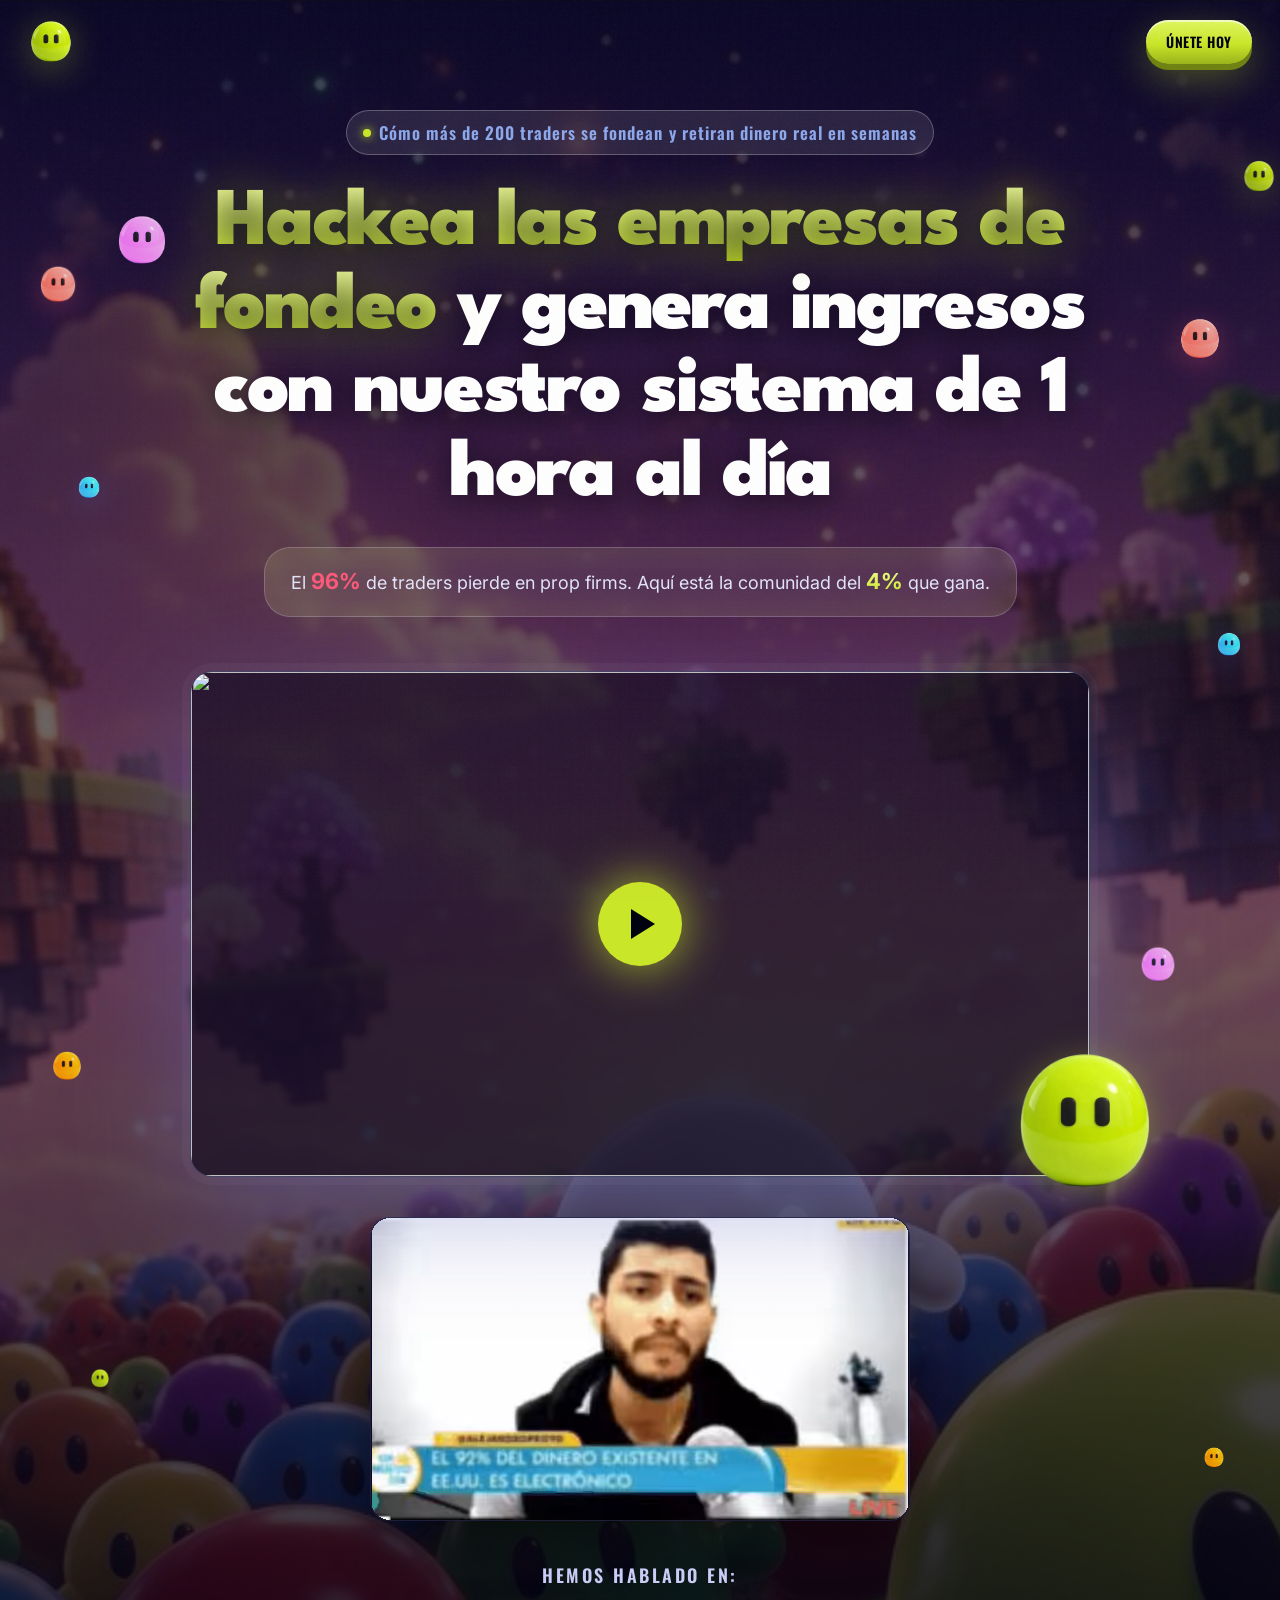
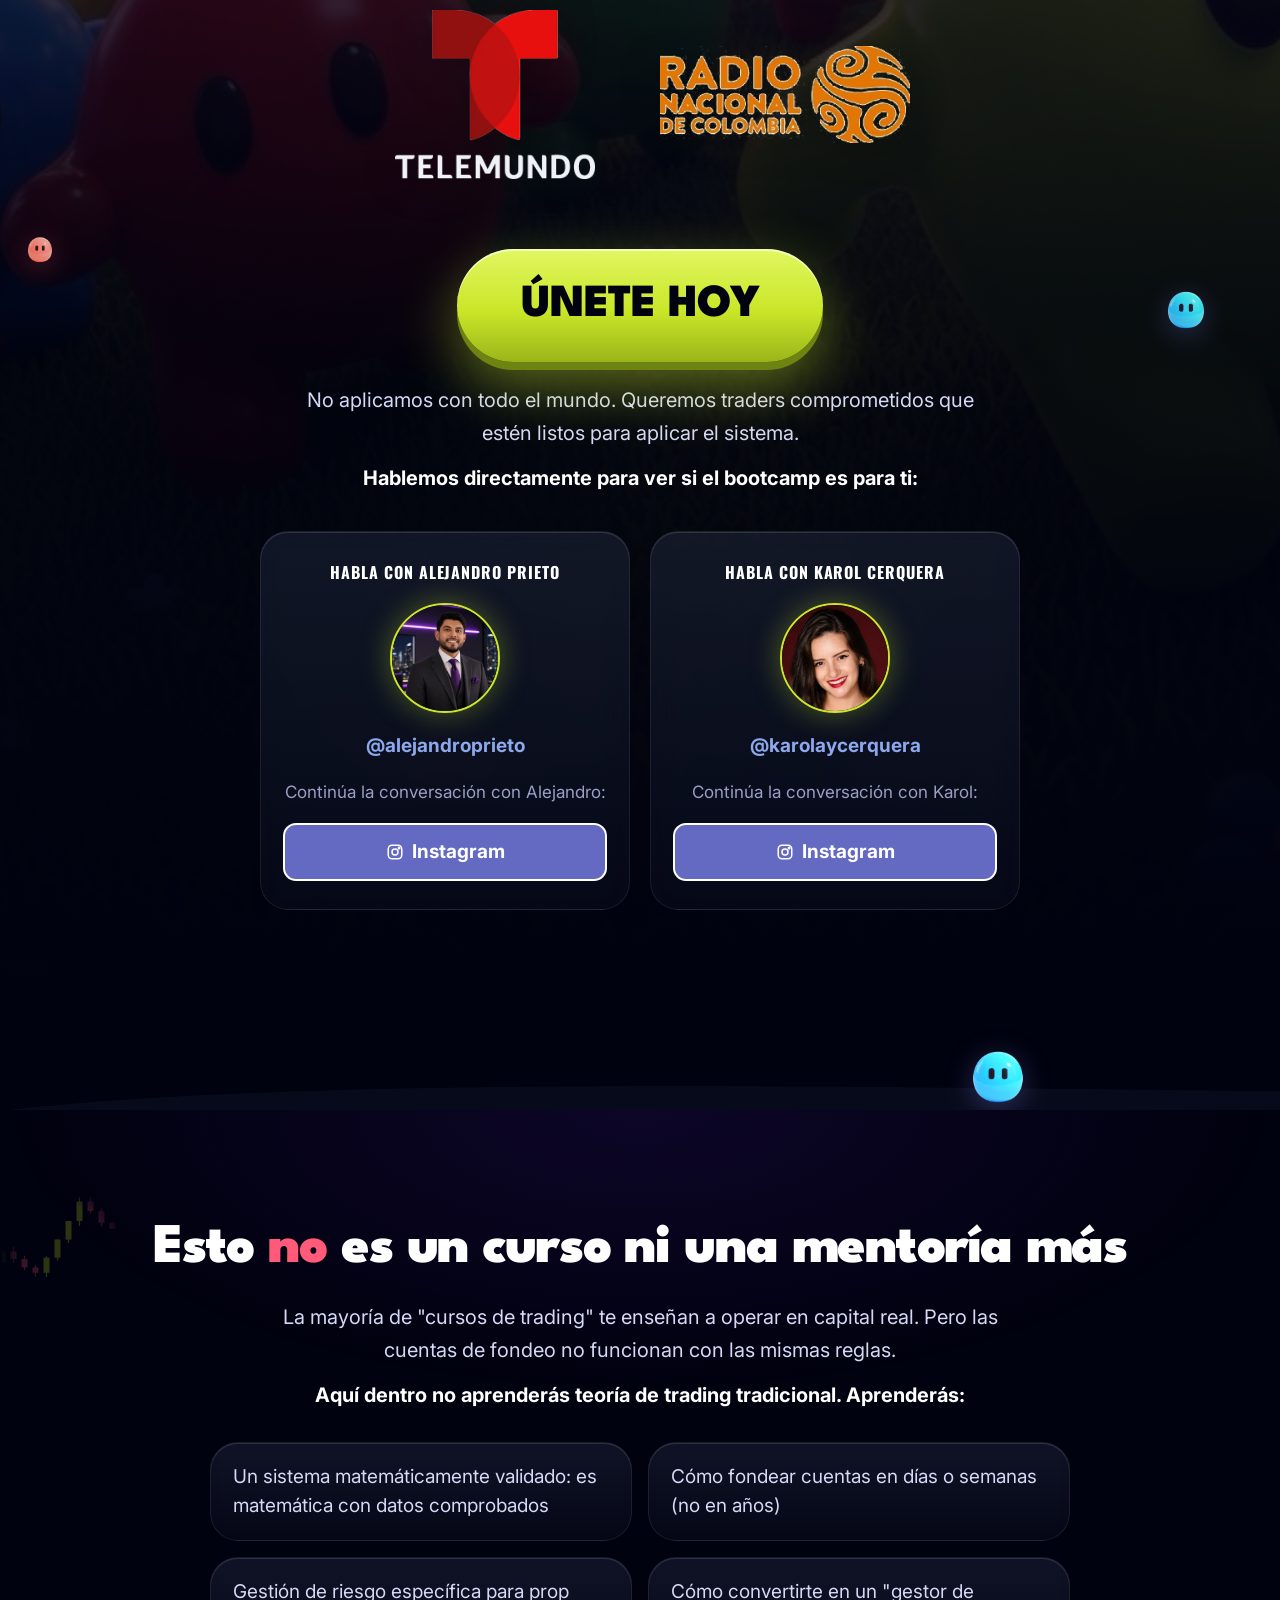
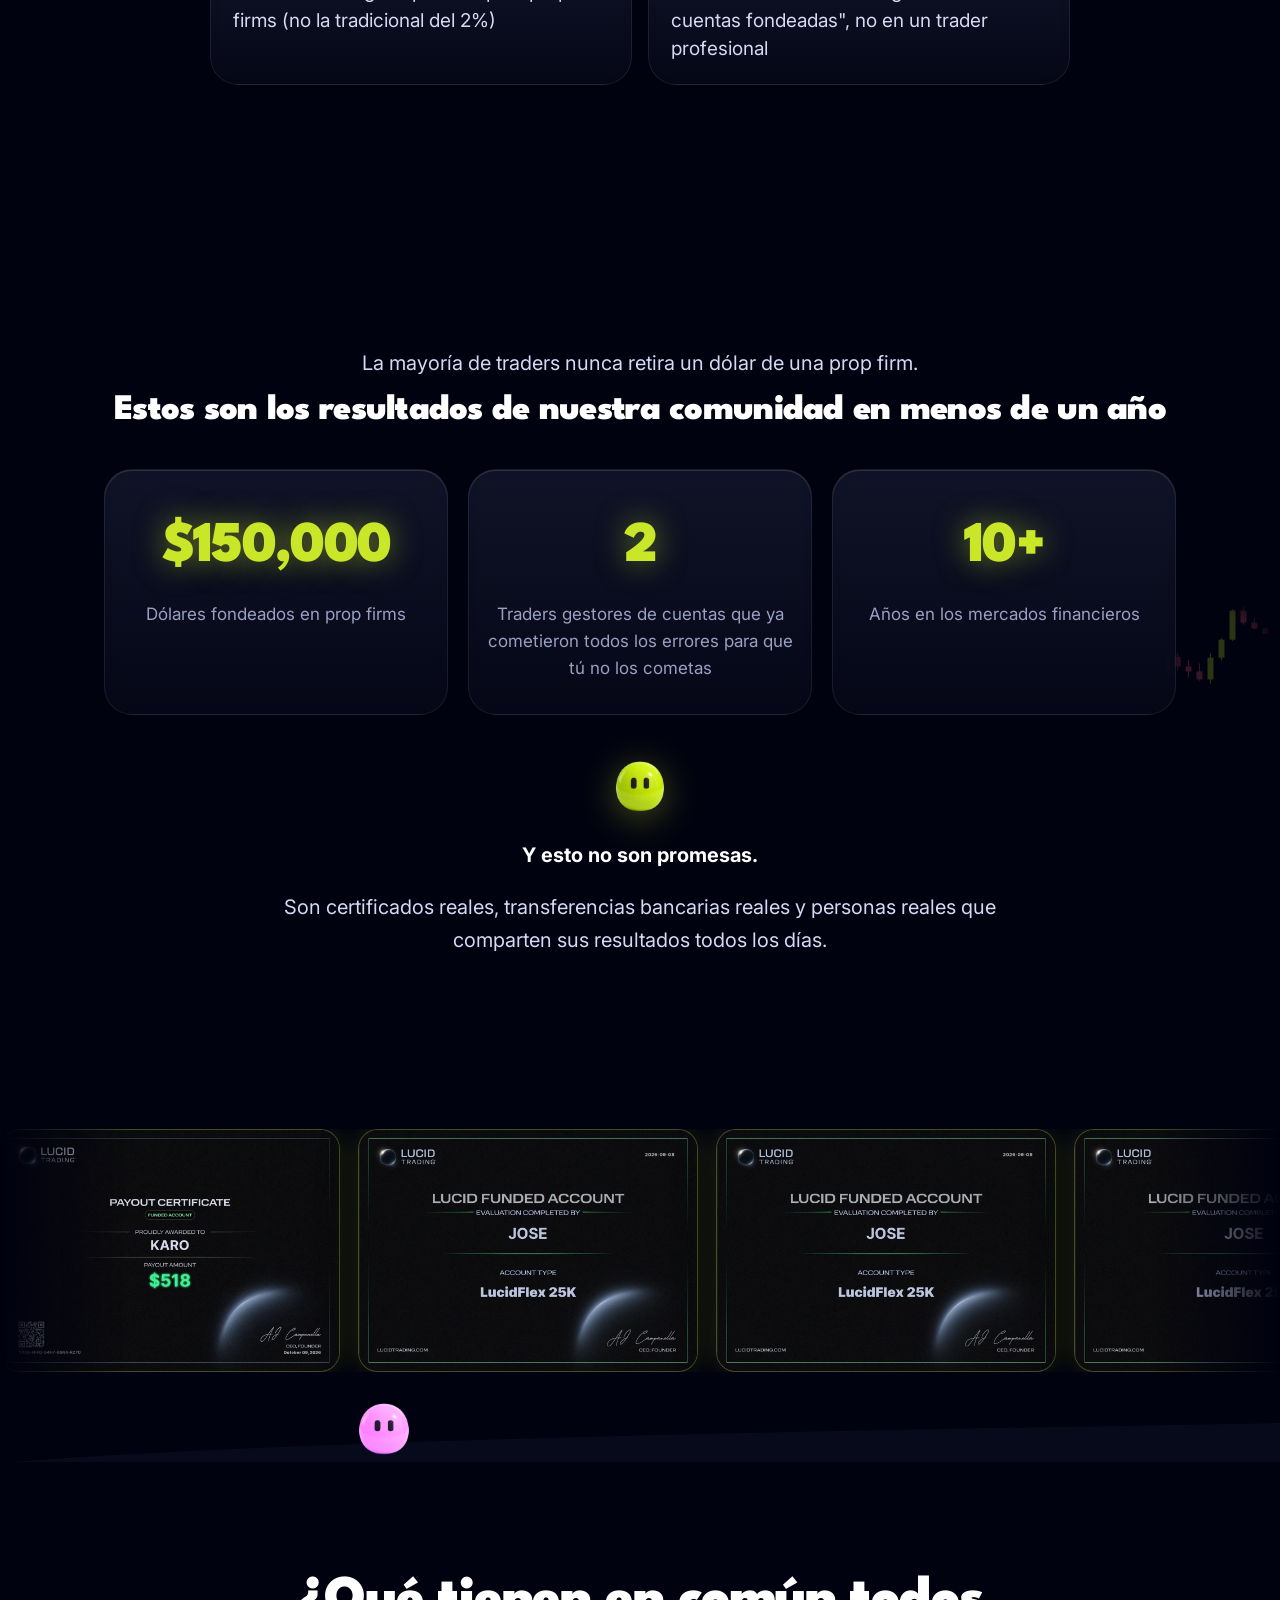
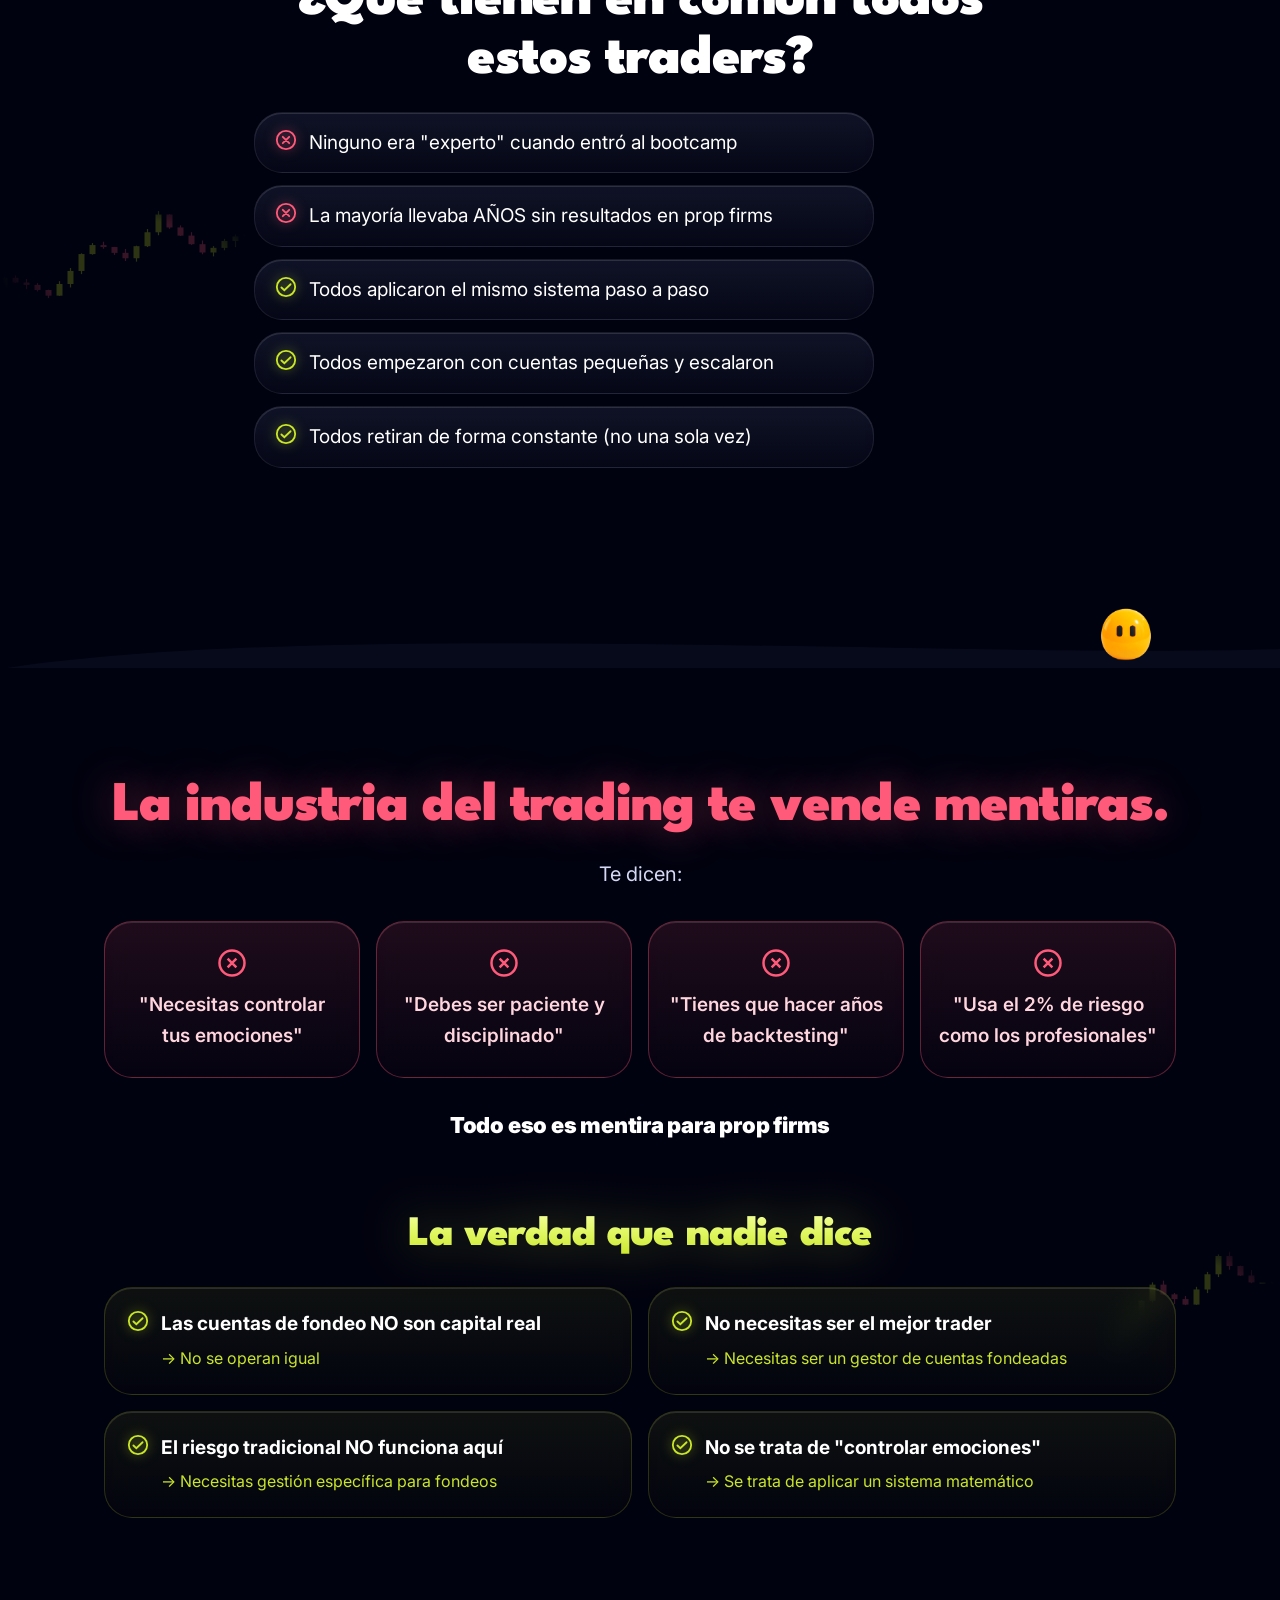
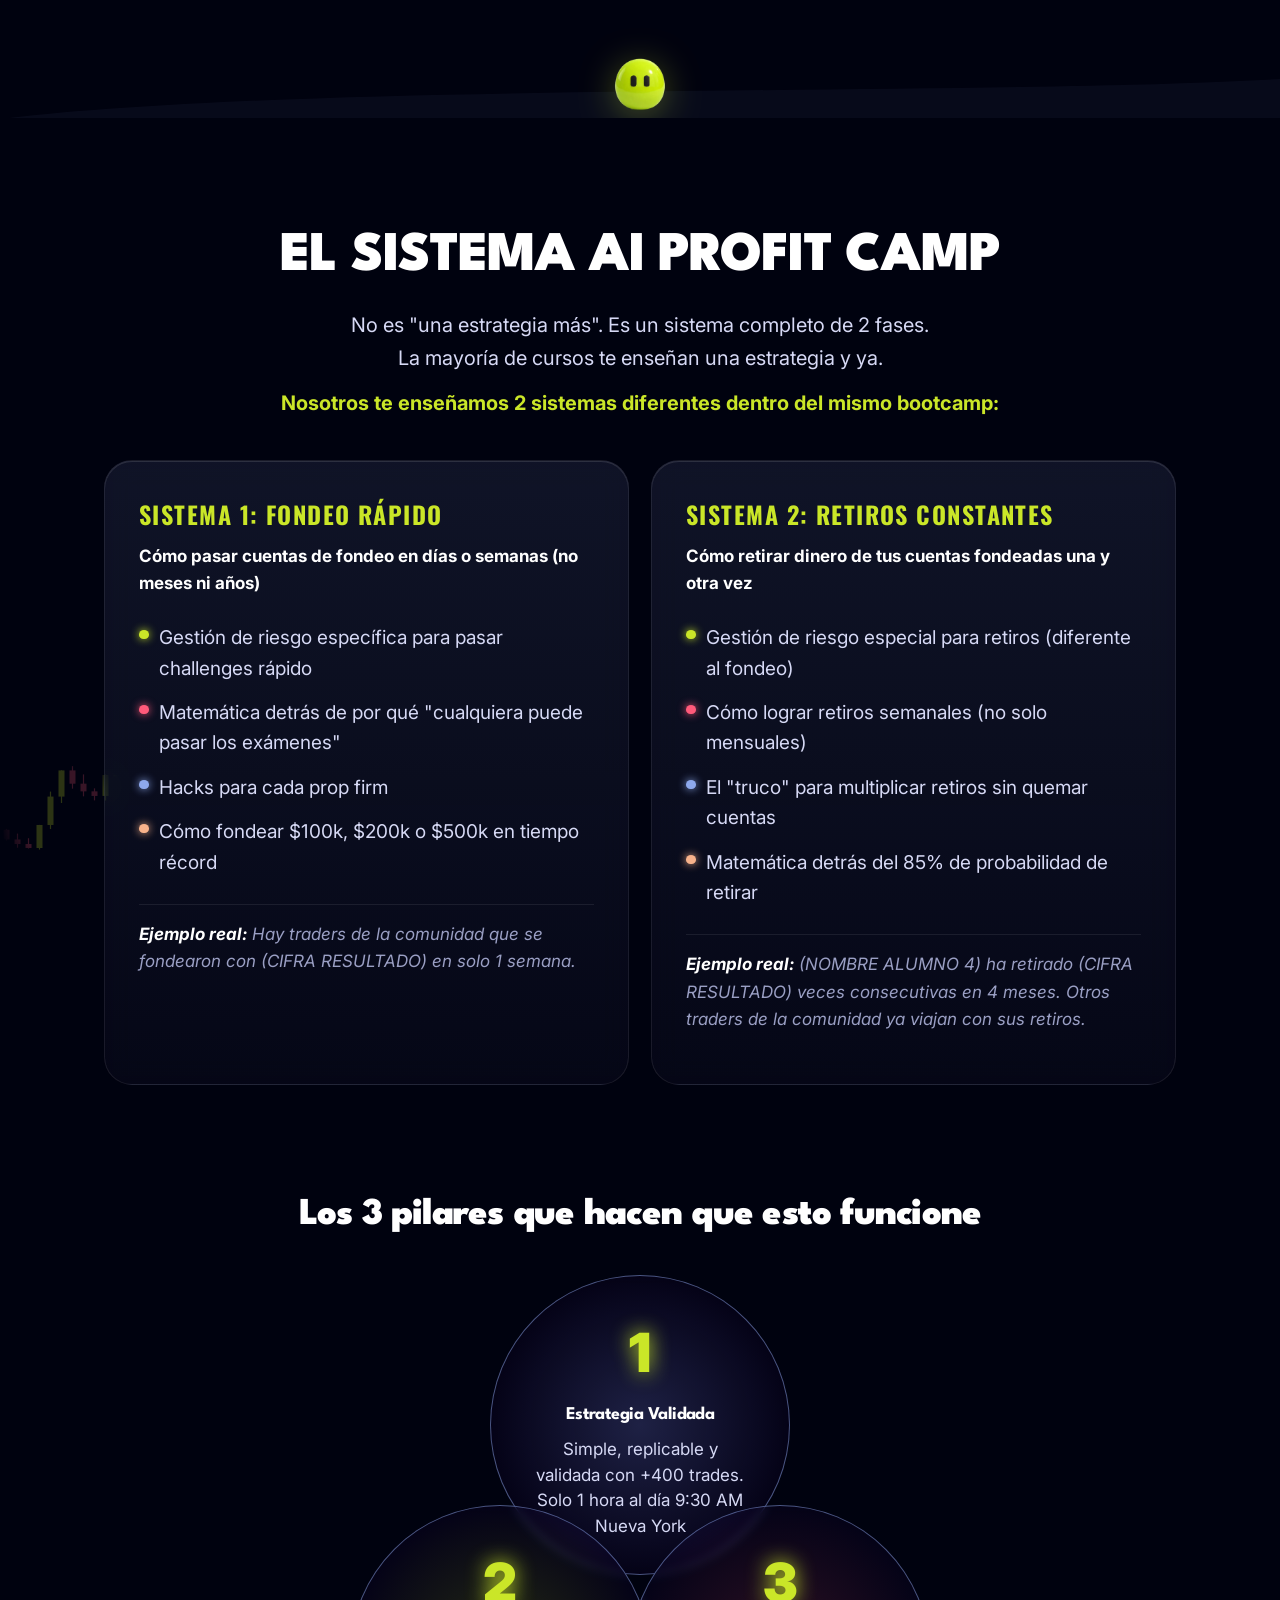
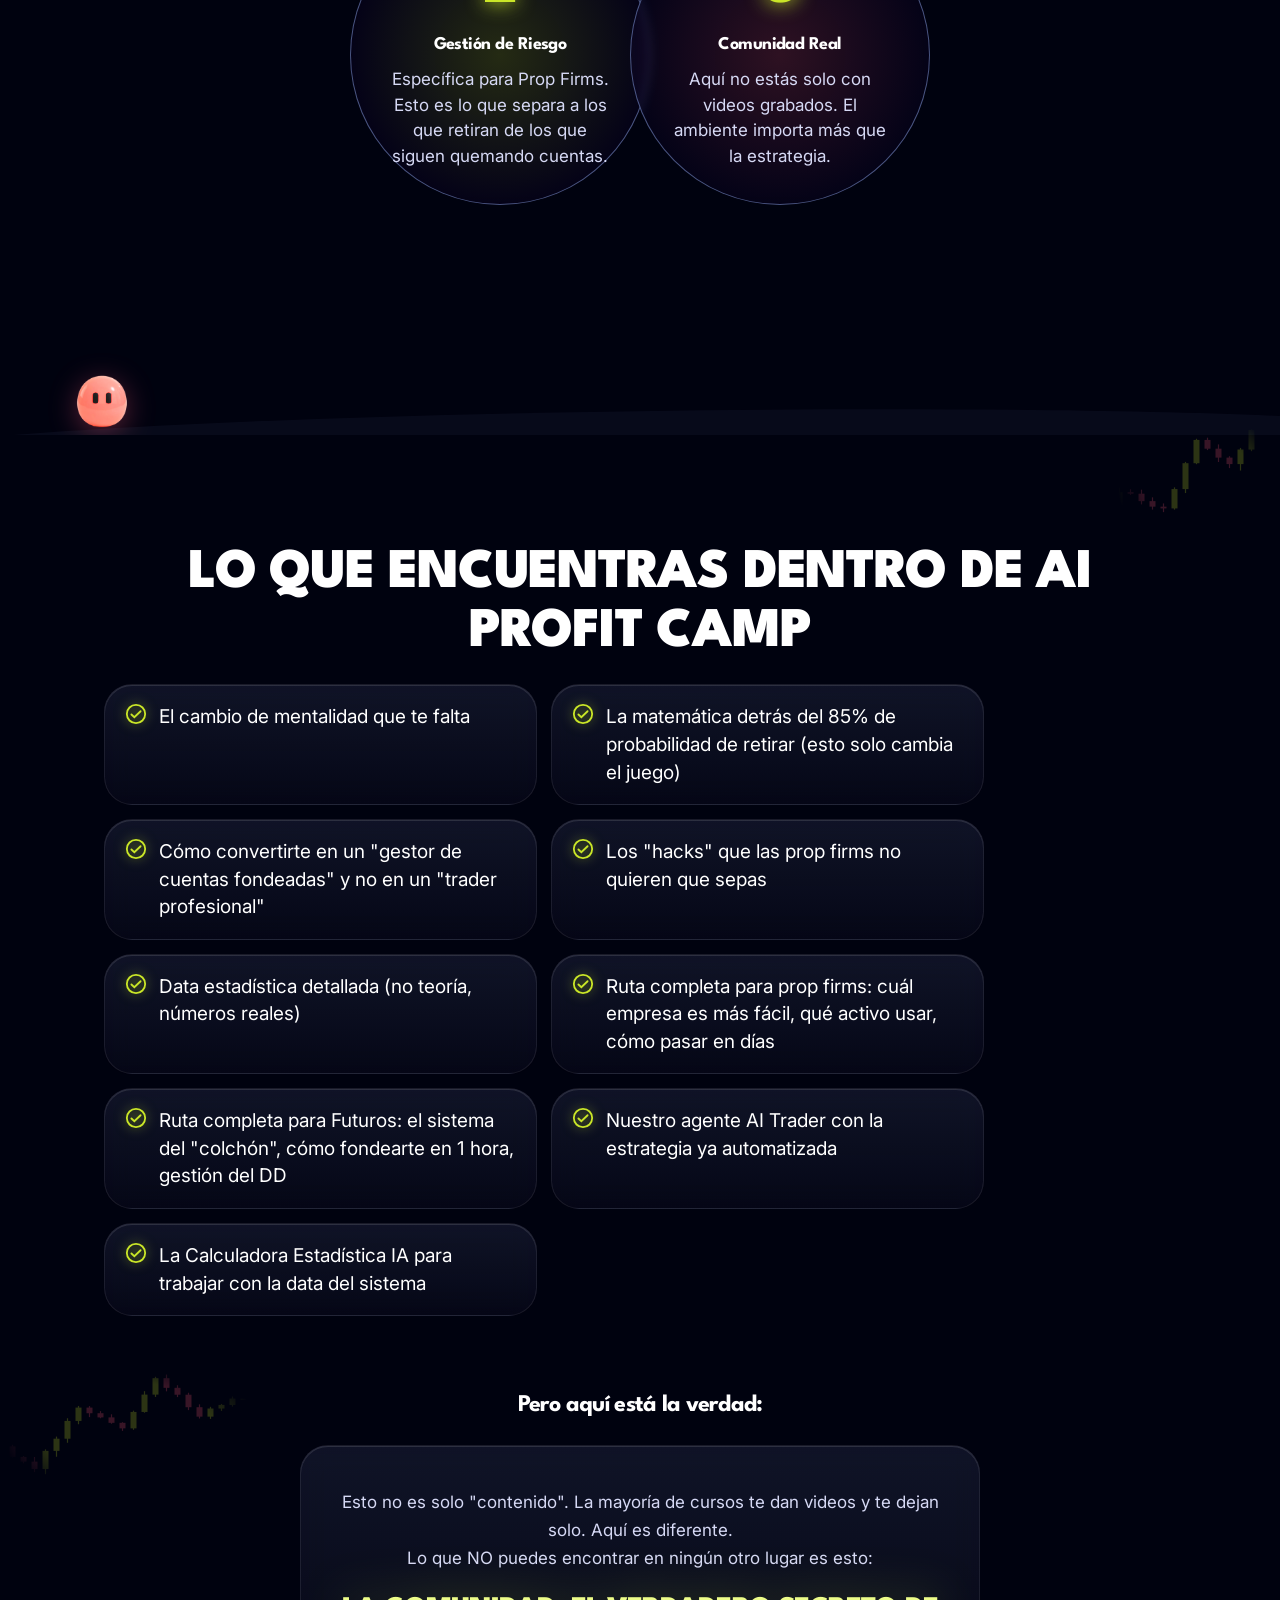
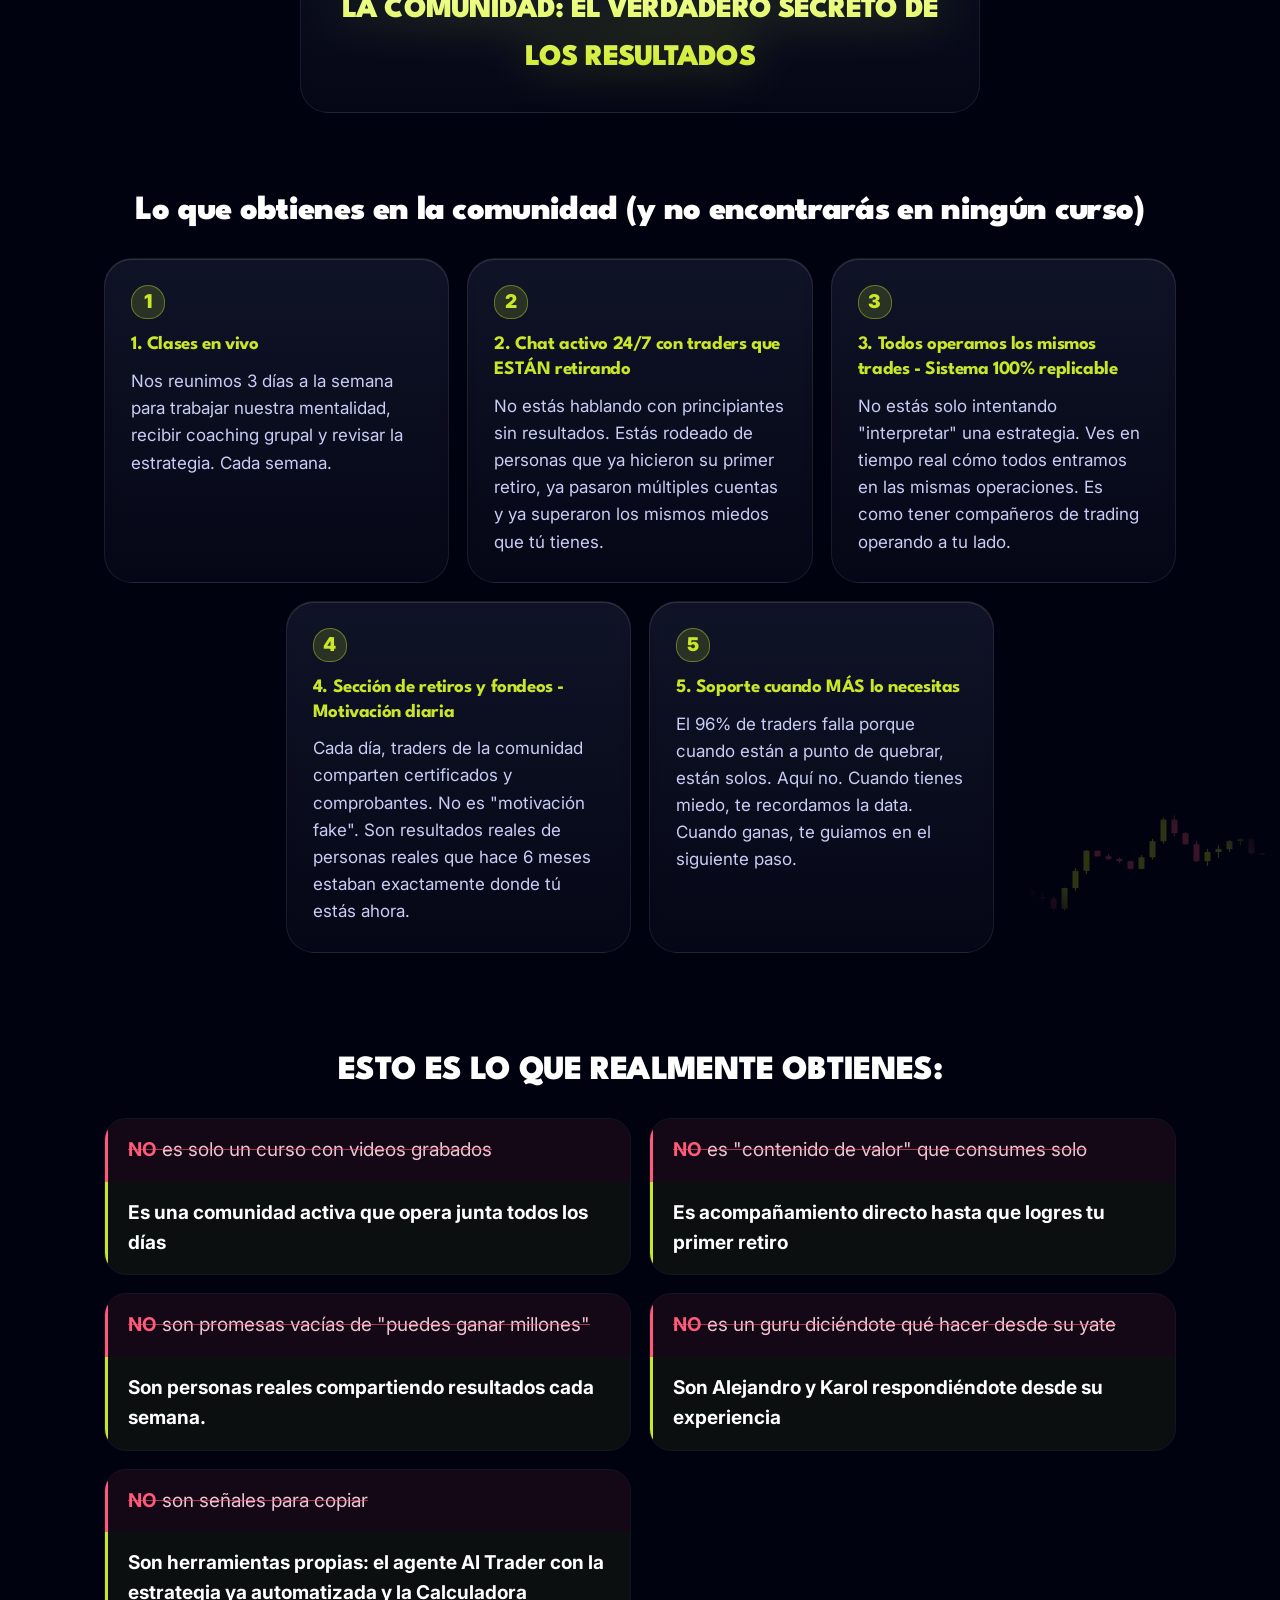
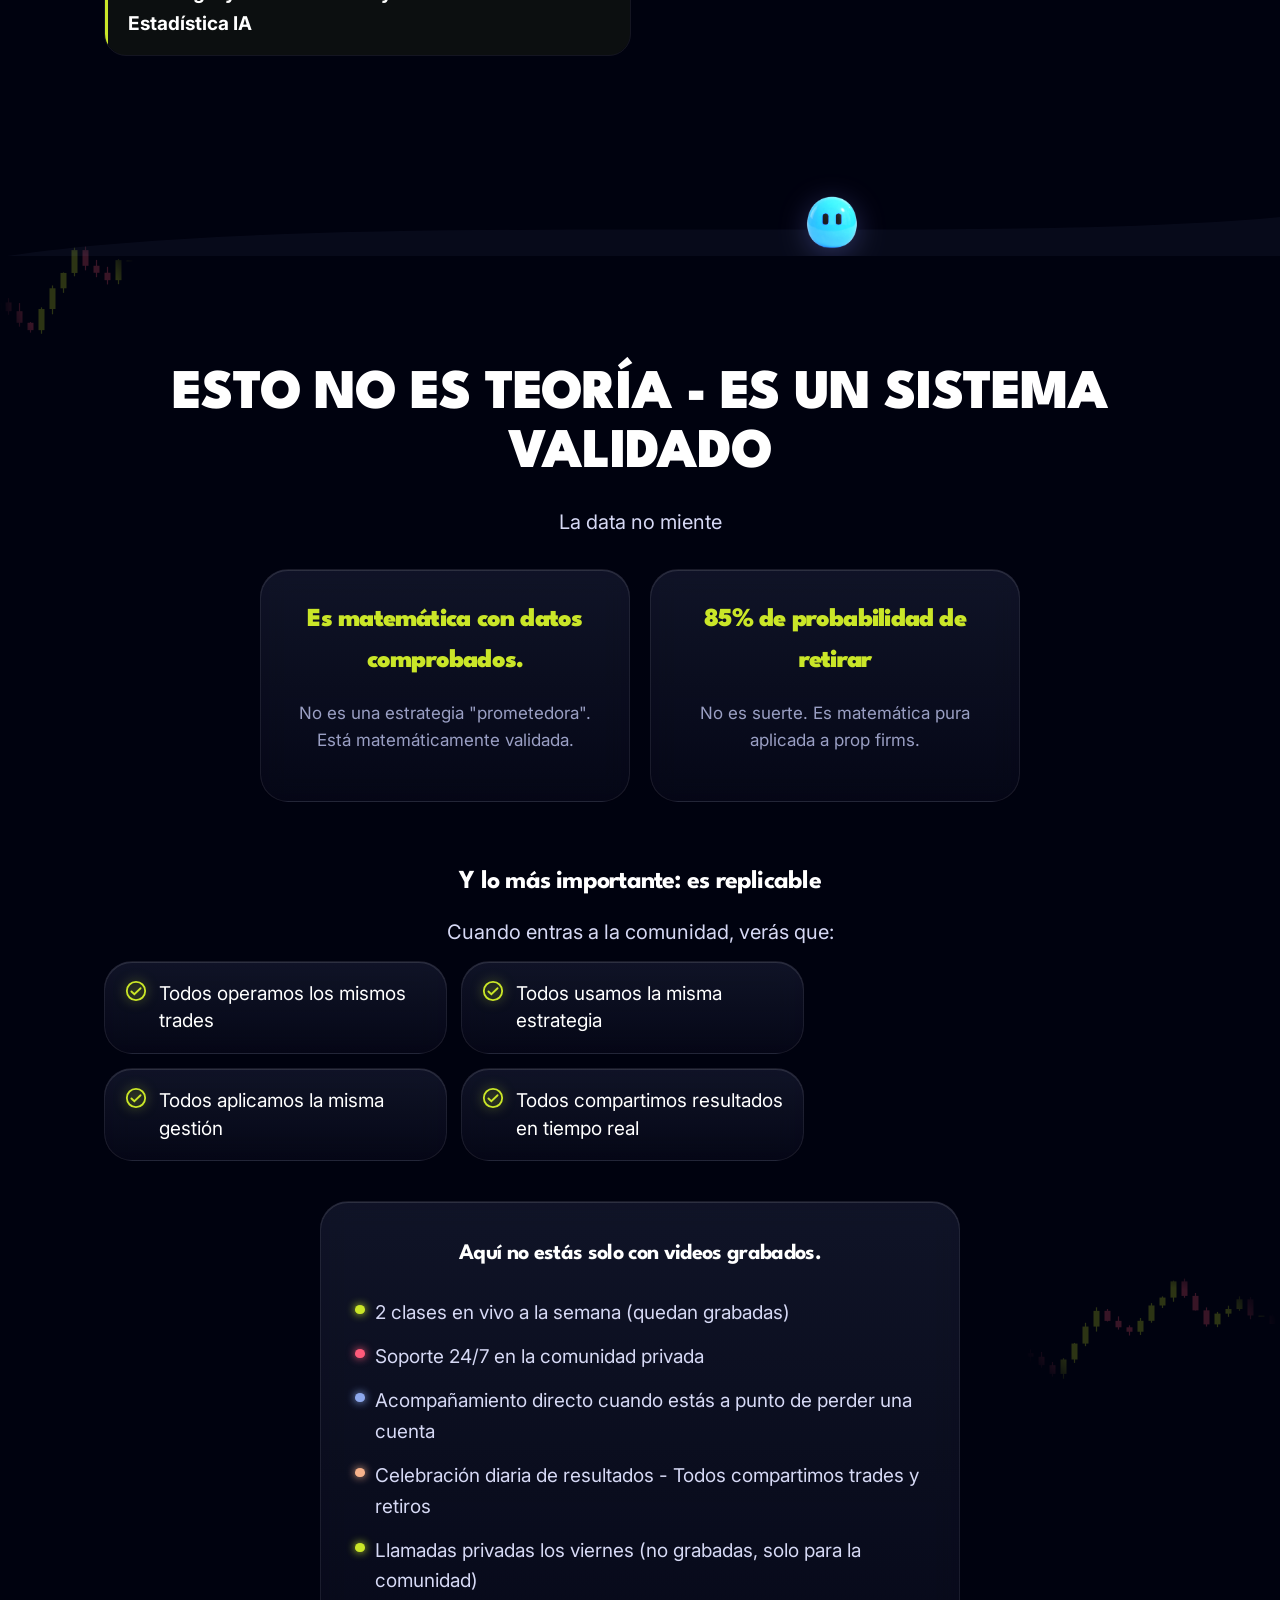
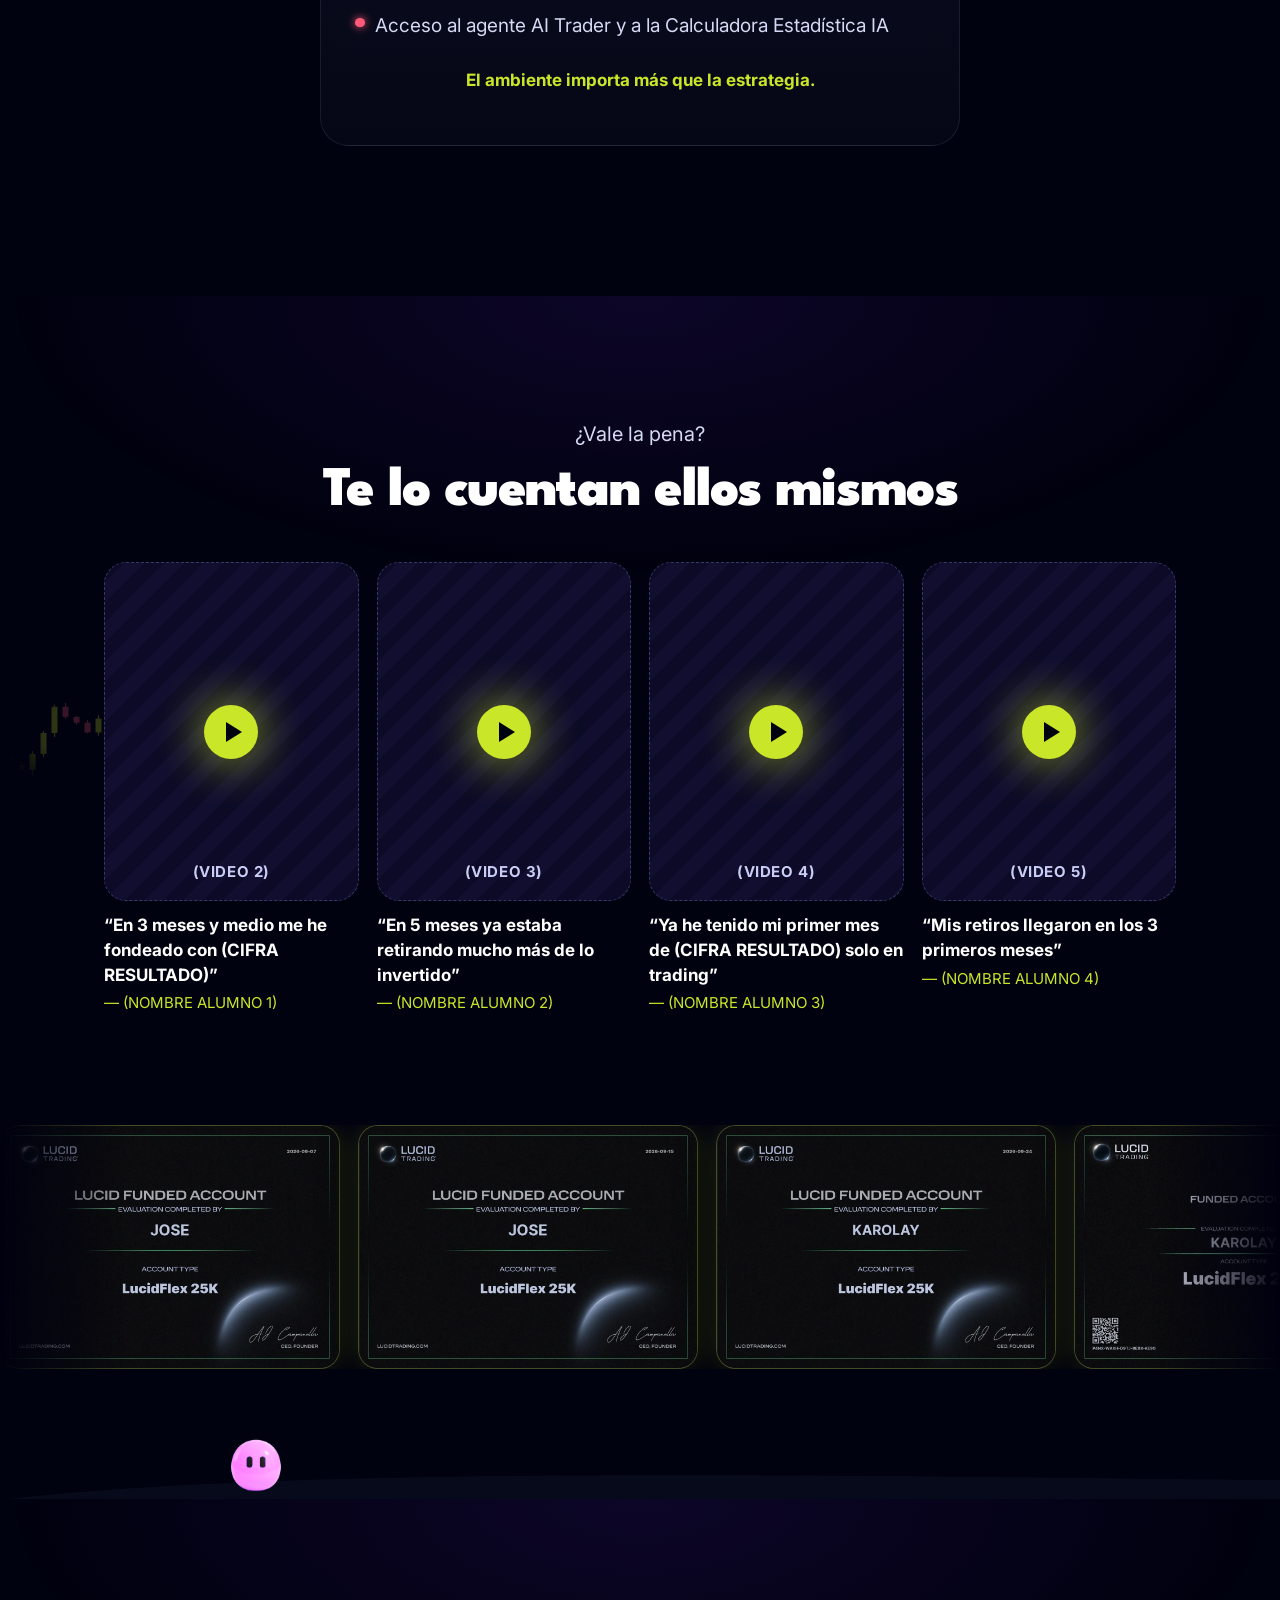
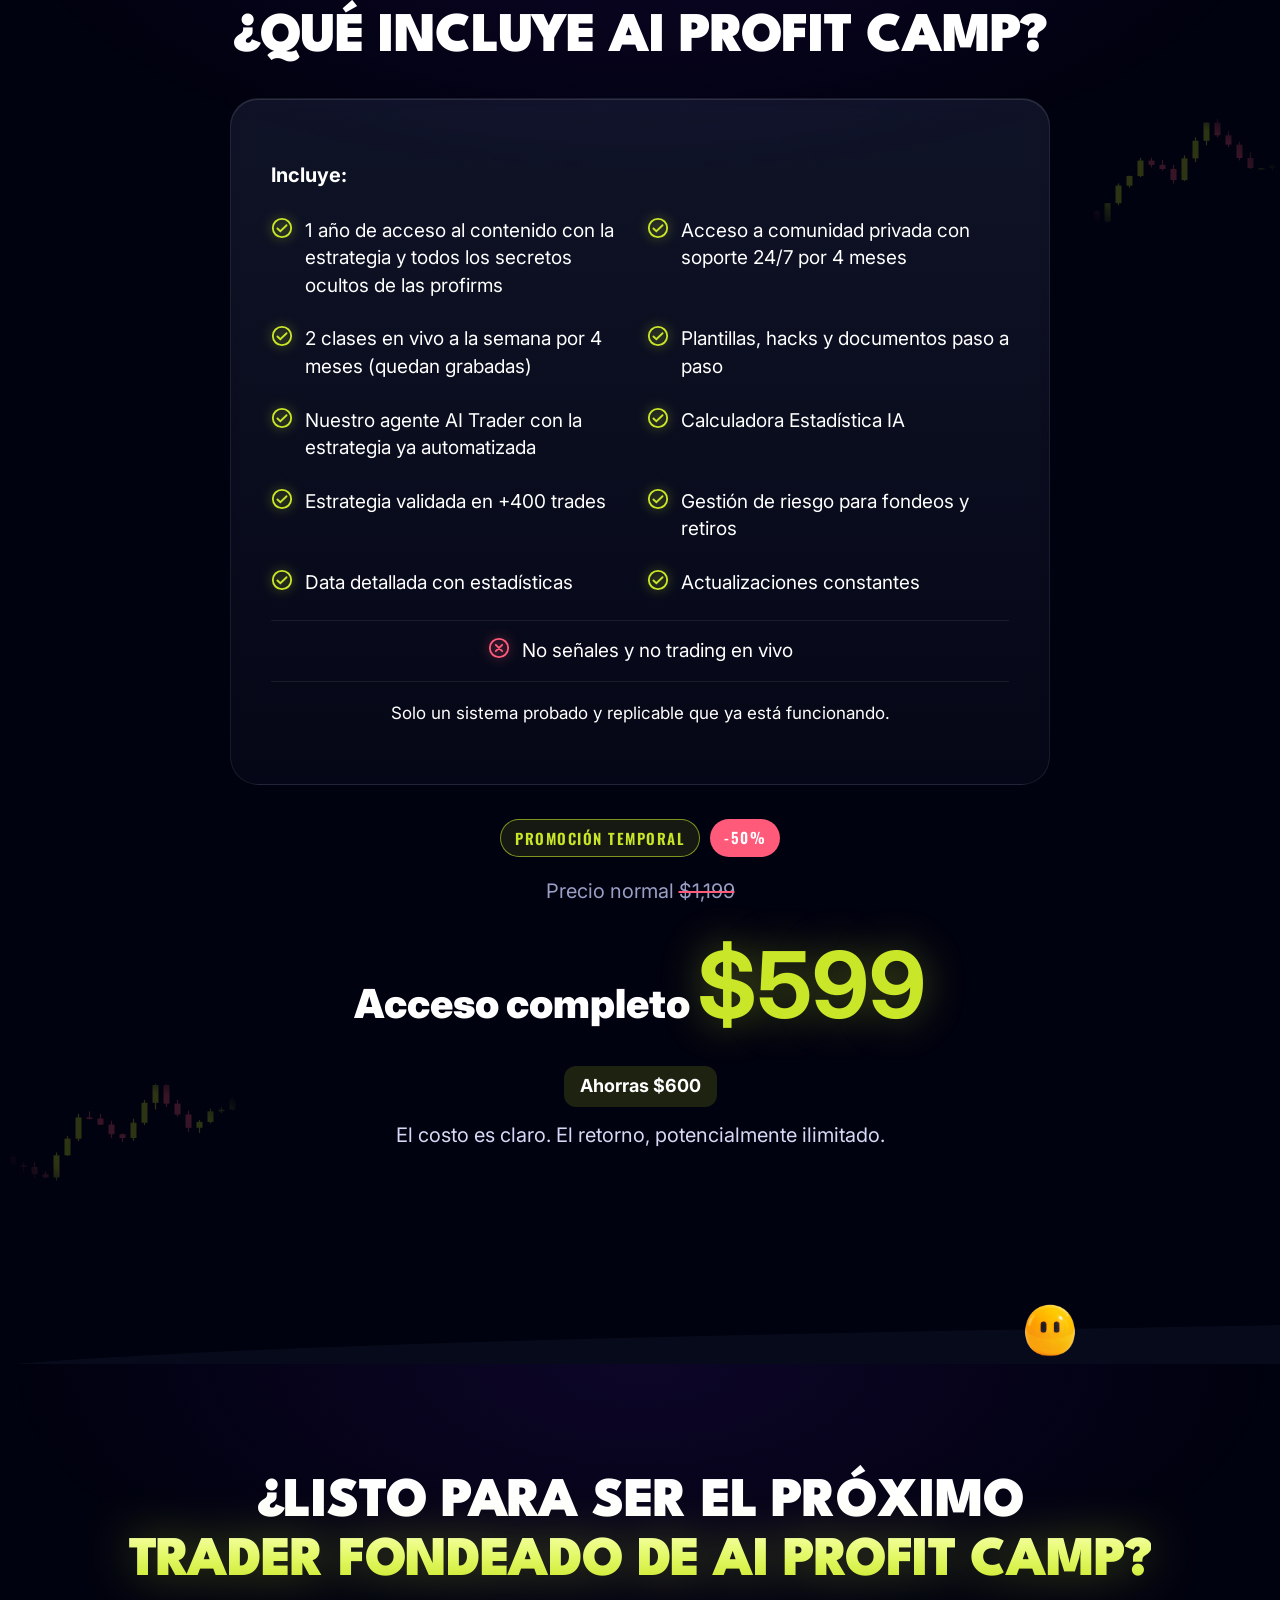
==== commit 1f8be2da: "Video YouTube, precio promo, 4 testimonios, footer, dominio y meta para compartir" ====
--- a/index.html
+++ b/index.html
@@ -1,4 +1,4 @@
-<!doctype html><html lang="es" data-root=""><head><meta charset="utf-8"><meta name="viewport" content="width=device-width,initial-scale=1"><title>AI Profit Camp</title>
+<!doctype html><html lang="es" data-root=""><head><meta charset="utf-8"><meta name="viewport" content="width=device-width,initial-scale=1"><title>AI Profit Camp</title><meta name="description" content="Hackea las empresas de fondeo y genera ingresos con nuestro sistema de 1 hora al día. El 96% de traders pierde en prop firms. Aquí está la comunidad del 4% que gana."><link rel="canonical" href="https://aiprofitcamp.com/"><meta property="og:type" content="website"><meta property="og:site_name" content="AI Profit Camp"><meta property="og:title" content="AI Profit Camp"><meta property="og:description" content="Hackea las empresas de fondeo y genera ingresos con nuestro sistema de 1 hora al día. El 96% de traders pierde en prop firms. Aquí está la comunidad del 4% que gana."><meta property="og:url" content="https://aiprofitcamp.com/"><meta property="og:image" content="https://aiprofitcamp.com/assets/og-image.png"><meta property="og:image:width" content="1200"><meta property="og:image:height" content="630"><meta property="og:locale" content="es_LA"><meta name="twitter:card" content="summary_large_image"><meta name="twitter:title" content="AI Profit Camp"><meta name="twitter:description" content="Hackea las empresas de fondeo y genera ingresos con nuestro sistema de 1 hora al día. El 96% de traders pierde en prop firms. Aquí está la comunidad del 4% que gana."><meta name="twitter:image" content="https://aiprofitcamp.com/assets/og-image.png"><link rel="icon" type="image/png" sizes="32x32" href="assets/favicon-32.png"><link rel="icon" type="image/png" sizes="512x512" href="assets/favicon.png"><link rel="apple-touch-icon" href="assets/apple-touch-icon.png">
 <link rel="stylesheet" href="assets/brand.css"><style>
 :root{--g:#cae628;--g2:#e1f761;--r:#ff5a7a;--bg:#00020f;--card:rgba(255,255,255,.035);--bd:rgba(255,255,255,.08);--mute:#9a9fc4}
 *{box-sizing:border-box}html{scroll-behavior:smooth}body{margin:0;background:var(--bg);color:#fff;font-family:Inter,system-ui,sans-serif;-webkit-font-smoothing:antialiased;overflow-x:hidden}
@@ -119,17 +119,21 @@
 .logos{display:grid;grid-template-columns:1fr 1fr;align-items:center;justify-items:center;gap:40px;max-width:540px;margin:0 auto}.logos img{width:100%;height:auto;filter:drop-shadow(0 6px 18px rgba(0,0,0,.35))}.logos .lt{max-width:200px}.logos .lr{max-width:260px}
 @media(max-width:820px){.media{margin-top:28px}.talk{font-size:16px;margin:32px 0 16px}.logos{gap:24px;padding:0 6px}.logos .lt{max-width:150px}}
 .mimg{display:block;object-fit:cover;object-position:50% 35%;padding:0;background:#0c0a26}
+/* v9 video + precio */
+.yt{display:flex;width:100%;padding:0;cursor:pointer;overflow:hidden;font:inherit;color:inherit}.yt>img{position:absolute;inset:0;width:100%;height:100%;object-fit:cover}.yt .play{z-index:1}.yt iframe{position:absolute;inset:0;width:100%;height:100%;border:0}
+.promo{text-align:center;margin-top:34px}.ptags{display:flex;gap:10px;justify-content:center;flex-wrap:wrap}.ptag,.poff{font-family:Oswald;font-weight:600;letter-spacing:.1em;font-size:15px;padding:6px 14px;border-radius:999px}.ptag{border:1px solid rgba(202,230,40,.6);color:var(--lime);background:rgba(202,230,40,.1)}.poff{background:var(--coral);color:#fff}
+.pnorm{margin:18px 0 0;color:var(--mute);font-size:20px}.pnorm s{text-decoration-thickness:2px;text-decoration-color:var(--coral)}.promo .amt{margin-top:4px}.promo .amt b{color:var(--lime);font-size:clamp(56px,8vw,92px);text-shadow:0 0 40px rgba(202,230,40,.35)}.psave{display:inline-block;margin:8px 0 0;font-weight:700;color:#fff;font-size:18px;padding:6px 16px;border-radius:12px;background:rgba(202,230,40,.14)}
 @media (prefers-reduced-motion:reduce){*{animation:none!important;transition:none!important}.rv{opacity:1;transform:none}}
 </style></head><body><header class="topbar"><a href="#" class="tlogo" aria-label="Inicio"><span data-mascot=""></span></a><a class="btn btn-gummy" href="(LINK DE PAGO)">ÚNETE HOY</a></header><section class="hero"><span class="blob" style="left:3%;top:10%;width:40px;animation-delay:-0.0s"><span data-mascot="hue-red"></span></span><span class="blob" style="left:6%;top:18%;width:24px;animation-delay:-0.7s"><span data-mascot="hue-blue"></span></span><span class="blob" style="left:9%;top:8%;width:54px;animation-delay:-1.4s"><span data-mascot="hue-vio"></span></span><span class="blob" style="left:4%;top:40%;width:32px;animation-delay:-2.0999999999999996s"><span data-mascot="hue-orange"></span></span><span class="blob" style="left:7%;top:52%;width:20px;animation-delay:-2.8s"><span data-mascot=""></span></span><span class="blob" style="left:92%;top:12%;width:44px;animation-delay:-3.5s"><span data-mascot="hue-red"></span></span><span class="blob" style="left:95%;top:24%;width:26px;animation-delay:-4.199999999999999s"><span data-mascot="hue-blue"></span></span><span class="blob" style="left:89%;top:36%;width:38px;animation-delay:-4.8999999999999995s"><span data-mascot="hue-vio"></span></span><span class="blob" style="left:94%;top:55%;width:22px;animation-delay:-5.6s"><span data-mascot="hue-orange"></span></span><span class="blob" style="left:97%;top:6%;width:34px;animation-delay:-6.3s"><span data-mascot=""></span></span><span class="blob" style="left:2%;top:70%;width:28px;animation-delay:-7.0s"><span data-mascot="hue-red"></span></span><span class="blob" style="left:91%;top:72%;width:42px;animation-delay:-7.699999999999999s"><span data-mascot="hue-blue"></span></span><div class="scene"></div><div class="w">
 <span class="eyebrow rv">Cómo más de 200 traders se fondean y retiran dinero real en semanas</span>
 <h1 class="rv"><span class="gt">Hackea las empresas de fondeo</span> y genera ingresos con nuestro sistema de 1 hora al día</h1>
 <div class="callout rv">El <b class="rt">96%</b> de traders pierde en prop firms. Aquí está la comunidad del <b class="gt">4%</b> que gana.</div>
-<div class="vwrap rv"><div class="ph video"><div class="play"></div><span>(VIDEO 1)</span></div><span class="heromascot"><span data-mascot="m-float"></span></span></div><div class="media rv"><video class="mloop" autoplay muted loop playsinline preload="auto" poster="assets/media/hero-loop-poster.webp" width="596" height="336" aria-label="AI Profit Camp"><source src="assets/media/hero-loop.mp4" type="video/mp4"><source src="assets/media/hero-loop.webm" type="video/webm"><img src="assets/giphy-8618131.gif" alt="" loading="lazy" width="596" height="336"></video><p class="talk">Hemos hablado en:</p><div class="logos"><img class="lt" src="assets/media/telemundo.webp" alt="Telemundo" width="474" height="400" loading="lazy" decoding="async"><img class="lr" src="assets/media/radio_nacional.webp" alt="Radio Nacional de Colombia" width="300" height="117" loading="lazy" decoding="async"></div></div>
+<div class="vwrap rv"><button type="button" class="ph video yt" data-yt="ChIz3tA91YI" aria-label="Reproducir video: AI Profit Camp"><img src="https://i.ytimg.com/vi/ChIz3tA91YI/maxresdefault.jpg" onerror="this.onerror=null;this.src='https://i.ytimg.com/vi/ChIz3tA91YI/hqdefault.jpg'" alt="" width="1280" height="720" decoding="async"><div class="play"></div></button><span class="heromascot"><span data-mascot="m-float"></span></span></div><div class="media rv"><video class="mloop" autoplay muted loop playsinline preload="auto" poster="assets/media/hero-loop-poster.webp" width="596" height="336" aria-label="AI Profit Camp"><source src="assets/media/hero-loop.mp4" type="video/mp4"><source src="assets/media/hero-loop.webm" type="video/webm"><img src="assets/giphy-8618131.gif" alt="" loading="lazy" width="596" height="336"></video><p class="talk">Hemos hablado en:</p><div class="logos"><img class="lt" src="assets/media/telemundo.webp" alt="Telemundo" width="474" height="400" loading="lazy" decoding="async"><img class="lr" src="assets/media/radio_nacional.webp" alt="Radio Nacional de Colombia" width="300" height="117" loading="lazy" decoding="async"></div></div>
 <div class="ctaWrap rv"><a class="cta" href="(LINK DE PAGO)">ÚNETE HOY</a></div><p class="lead">No aplicamos con todo el mundo. Queremos traders comprometidos que estén listos para aplicar el sistema.</p><p class="lead b">Hablemos directamente para ver si el bootcamp es para ti:</p><div class="mentors"><div class="glass mentor rv"><div class="mtag">HABLA CON ALEJANDRO PRIETO</div><img class="avatar mimg" src="assets/mentores/alejandro-300.webp" srcset="assets/mentores/alejandro-300.webp 300w, assets/mentores/alejandro-600.webp 600w" sizes="110px" alt="Alejandro Prieto" width="300" height="300" loading="lazy" decoding="async"><div class="handle">@alejandroprieto</div><p class="mute">Continúa la conversación con Alejandro:</p><a class="igbtn" href="https://www.instagram.com/alejandroprieto/" target="_blank" rel="noopener"><svg viewBox="0 0 24 24"><rect x="3" y="3" width="18" height="18" rx="5"/><circle cx="12" cy="12" r="4"/><circle cx="17.5" cy="6.5" r="1" fill="currentColor"/></svg>Instagram</a></div><div class="glass mentor rv"><div class="mtag">HABLA CON KAROL CERQUERA</div><img class="avatar mimg" src="assets/mentores/karol-300.webp" srcset="assets/mentores/karol-300.webp 300w, assets/mentores/karol-600.webp 600w" sizes="110px" alt="Karol Cerquera" width="300" height="300" loading="lazy" decoding="async"><div class="handle">@karolaycerquera</div><p class="mute">Continúa la conversación con Karol:</p><a class="igbtn" href="https://www.instagram.com/karolaycerquera/" target="_blank" rel="noopener"><svg viewBox="0 0 24 24"><rect x="3" y="3" width="18" height="18" rx="5"/><circle cx="12" cy="12" r="4"/><circle cx="17.5" cy="6.5" r="1" fill="currentColor"/></svg>Instagram</a></div></div></div></section><div class="divider" aria-hidden="true"><span class="pk" style="left:78%;animation-delay:-1.3s"><span data-mascot="hue-blue m-peek"></span></span><svg viewBox="0 0 1440 60" preserveAspectRatio="none"><path d="M0 60 C 360 22 1080 38 1440 40 L1440 60Z" fill="rgba(141,168,236,.05)"/></svg></div><section class=""><div class="w "><h2 class="rv">Esto <span class="rt">no</span> es un curso ni una mentoría más</h2><p class="lead rv">La mayoría de "cursos de trading" te enseñan a operar en capital real. Pero las cuentas de fondeo no funcionan con las mismas reglas.</p><p class="lead b rv">Aquí dentro no aprenderás teoría de trading tradicional. Aprenderás:</p><div class="grid2"><div class="glass rv">Un sistema matemáticamente validado: es matemática con datos comprobados</div><div class="glass rv">Cómo fondear cuentas en días o semanas (no en años)</div><div class="glass rv">Gestión de riesgo específica para prop firms (no la tradicional del 2%)</div><div class="glass rv">Cómo convertirte en un "gestor de cuentas fondeadas", no en un trader profesional</div></div></div></section><section><div class="w"><p class="lead rv">La mayoría de traders nunca retira un dólar de una prop firm.</p><h2 class="rv" style="font-size:clamp(24px,3vw,36px)">Estos son los resultados de nuestra comunidad en menos de un año</h2>
 <div class="stats" data-celebrate><div class="glass stat rv"><div class="num" data-to="150000" data-pre="$" data-sep=",">$150,000</div><p>Dólares fondeados en prop firms</p></div><div class="glass stat rv"><div class="num" data-to="2">2</div><p>Traders gestores de cuentas que ya cometieron todos los errores para que tú no los cometas</p></div><div class="glass stat rv"><div class="num" data-to="10" data-suf="+">10+</div><p>Años en los mercados financieros</p></div></div>
 <div class="celeb" data-celebrate><span data-mascot=""></span></div><p class="b rv" style="font-size:20px">Y esto no son promesas.</p><p class="lead rv">Son certificados reales, transferencias bancarias reales y personas reales que comparten sus resultados todos los días.</p></div>
 <div class="marquee"><div class="track"><button class="pcard" type="button" data-full="assets/proofs/cert-1.webp"><img src="assets/proofs/cert-1.webp" alt="Certificado de retiro Lucid Trading de $518" loading="lazy" width="1200" height="860"></button><button class="pcard" type="button" data-full="assets/proofs/cert-2.webp"><img src="assets/proofs/cert-2.webp" alt="Certificado de cuenta fondeada LucidFlex 25K" loading="lazy" width="1200" height="860"></button><button class="pcard" type="button" data-full="assets/proofs/cert-3.webp"><img src="assets/proofs/cert-3.webp" alt="Certificado de cuenta fondeada LucidFlex 25K" loading="lazy" width="1200" height="860"></button><button class="pcard" type="button" data-full="assets/proofs/cert-4.webp"><img src="assets/proofs/cert-4.webp" alt="Certificado de cuenta fondeada LucidFlex 25K" loading="lazy" width="1200" height="860"></button><button class="pcard" type="button" data-full="assets/proofs/cert-1.webp"><img src="assets/proofs/cert-1.webp" alt="Certificado de retiro Lucid Trading de $518" loading="lazy" width="1200" height="860"></button><button class="pcard" type="button" data-full="assets/proofs/cert-2.webp"><img src="assets/proofs/cert-2.webp" alt="Certificado de cuenta fondeada LucidFlex 25K" loading="lazy" width="1200" height="860"></button><button class="pcard" type="button" data-full="assets/proofs/cert-3.webp"><img src="assets/proofs/cert-3.webp" alt="Certificado de cuenta fondeada LucidFlex 25K" loading="lazy" width="1200" height="860"></button><button class="pcard" type="button" data-full="assets/proofs/cert-4.webp"><img src="assets/proofs/cert-4.webp" alt="Certificado de cuenta fondeada LucidFlex 25K" loading="lazy" width="1200" height="860"></button><button class="pcard" type="button" data-full="assets/proofs/cert-1.webp"><img src="assets/proofs/cert-1.webp" alt="Certificado de retiro Lucid Trading de $518" loading="lazy" width="1200" height="860"></button><button class="pcard" type="button" data-full="assets/proofs/cert-2.webp"><img src="assets/proofs/cert-2.webp" alt="Certificado de cuenta fondeada LucidFlex 25K" loading="lazy" width="1200" height="860"></button><button class="pcard" type="button" data-full="assets/proofs/cert-3.webp"><img src="assets/proofs/cert-3.webp" alt="Certificado de cuenta fondeada LucidFlex 25K" loading="lazy" width="1200" height="860"></button><button class="pcard" type="button" data-full="assets/proofs/cert-4.webp"><img src="assets/proofs/cert-4.webp" alt="Certificado de cuenta fondeada LucidFlex 25K" loading="lazy" width="1200" height="860"></button><button class="pcard" type="button" data-full="assets/proofs/cert-1.webp"><img src="assets/proofs/cert-1.webp" alt="Certificado de retiro Lucid Trading de $518" loading="lazy" width="1200" height="860"></button><button class="pcard" type="button" data-full="assets/proofs/cert-2.webp"><img src="assets/proofs/cert-2.webp" alt="Certificado de cuenta fondeada LucidFlex 25K" loading="lazy" width="1200" height="860"></button><button class="pcard" type="button" data-full="assets/proofs/cert-3.webp"><img src="assets/proofs/cert-3.webp" alt="Certificado de cuenta fondeada LucidFlex 25K" loading="lazy" width="1200" height="860"></button><button class="pcard" type="button" data-full="assets/proofs/cert-4.webp"><img src="assets/proofs/cert-4.webp" alt="Certificado de cuenta fondeada LucidFlex 25K" loading="lazy" width="1200" height="860"></button></div></div></section><div class="divider" aria-hidden="true"><span class="pk" style="left:30%;animation-delay:-2.6s"><span data-mascot="hue-vio m-peek"></span></span><svg viewBox="0 0 1440 60" preserveAspectRatio="none"><path d="M0 60 C 360 34 1080 26 1440 20 L1440 60Z" fill="rgba(141,168,236,.05)"/></svg></div><section class="n"><div class="w n"><h2 class="rv">¿Qué tienen en común todos estos traders?</h2><ul class="list rows"><li class="glass rv ic no"><svg viewBox="0 0 24 24"><circle cx="12" cy="12" r="10"/><path d="M8.5 8.5l7 7M15.5 8.5l-7 7"/></svg><span>Ninguno era "experto" cuando entró al bootcamp</span></li><li class="glass rv ic no"><svg viewBox="0 0 24 24"><circle cx="12" cy="12" r="10"/><path d="M8.5 8.5l7 7M15.5 8.5l-7 7"/></svg><span>La mayoría llevaba AÑOS sin resultados en prop firms</span></li><li class="glass rv ic ok"><svg viewBox="0 0 24 24"><circle cx="12" cy="12" r="10"/><path d="M7 12.5l3.2 3L17 9"/></svg><span>Todos aplicaron el mismo sistema paso a paso</span></li><li class="glass rv ic ok"><svg viewBox="0 0 24 24"><circle cx="12" cy="12" r="10"/><path d="M7 12.5l3.2 3L17 9"/></svg><span>Todos empezaron con cuentas pequeñas y escalaron</span></li><li class="glass rv ic ok"><svg viewBox="0 0 24 24"><circle cx="12" cy="12" r="10"/><path d="M7 12.5l3.2 3L17 9"/></svg><span>Todos retiran de forma constante (no una sola vez)</span></li></ul></div></section><div class="divider" aria-hidden="true"><span class="pk" style="left:88%;animation-delay:-3.9000000000000004s"><span data-mascot="hue-orange m-peek"></span></span><svg viewBox="0 0 1440 60" preserveAspectRatio="none"><path d="M0 60 C 360 10 1080 50 1440 40 L1440 60Z" fill="rgba(141,168,236,.05)"/></svg></div><section class=""><div class="w "><h2 class="rt rv" style="text-shadow:0 0 40px rgba(255,90,122,.4)">La industria del trading te vende mentiras.</h2><p class="lead rv">Te dicen:</p><div class="lies"><div class="glass lie rv"><svg viewBox="0 0 24 24"><circle cx="12" cy="12" r="10"/><path d="M8.5 8.5l7 7M15.5 8.5l-7 7"/></svg>"Necesitas controlar tus emociones"</div><div class="glass lie rv"><svg viewBox="0 0 24 24"><circle cx="12" cy="12" r="10"/><path d="M8.5 8.5l7 7M15.5 8.5l-7 7"/></svg>"Debes ser paciente y disciplinado"</div><div class="glass lie rv"><svg viewBox="0 0 24 24"><circle cx="12" cy="12" r="10"/><path d="M8.5 8.5l7 7M15.5 8.5l-7 7"/></svg>"Tienes que hacer años de backtesting"</div><div class="glass lie rv"><svg viewBox="0 0 24 24"><circle cx="12" cy="12" r="10"/><path d="M8.5 8.5l7 7M15.5 8.5l-7 7"/></svg>"Usa el 2% de riesgo como los profesionales"</div></div><p class="big-r rv">Todo eso es mentira para prop firms</p><h2 class="gt rv" style="font-size:clamp(28px,3.4vw,42px)">La verdad que nadie dice</h2><div class="truth"><div class="glass rv"><ul class="list"><li class="ic ok"><svg viewBox="0 0 24 24"><circle cx="12" cy="12" r="10"/><path d="M7 12.5l3.2 3L17 9"/></svg><span><b>Las cuentas de fondeo NO son capital real</b></span></li></ul><small>→ No se operan igual</small></div><div class="glass rv"><ul class="list"><li class="ic ok"><svg viewBox="0 0 24 24"><circle cx="12" cy="12" r="10"/><path d="M7 12.5l3.2 3L17 9"/></svg><span><b>No necesitas ser el mejor trader</b></span></li></ul><small>→ Necesitas ser un gestor de cuentas fondeadas</small></div><div class="glass rv"><ul class="list"><li class="ic ok"><svg viewBox="0 0 24 24"><circle cx="12" cy="12" r="10"/><path d="M7 12.5l3.2 3L17 9"/></svg><span><b>El riesgo tradicional NO funciona aquí</b></span></li></ul><small>→ Necesitas gestión específica para fondeos</small></div><div class="glass rv"><ul class="list"><li class="ic ok"><svg viewBox="0 0 24 24"><circle cx="12" cy="12" r="10"/><path d="M7 12.5l3.2 3L17 9"/></svg><span><b>No se trata de "controlar emociones"</b></span></li></ul><small>→ Se trata de aplicar un sistema matemático</small></div></div></div></section><div class="divider" aria-hidden="true"><span class="pk" style="left:50%;animation-delay:-5.2s"><span data-mascot=" m-peek"></span></span><svg viewBox="0 0 1440 60" preserveAspectRatio="none"><path d="M0 60 C 360 22 1080 38 1440 20 L1440 60Z" fill="rgba(141,168,236,.05)"/></svg></div><section class=""><div class="w "><h2 class="up rv">EL SISTEMA AI PROFIT CAMP</h2><p class="lead rv">No es "una estrategia más". Es un sistema completo de 2 fases.<br>La mayoría de cursos te enseñan una estrategia y ya.</p><p class="lead rv" style="color:var(--g);font-weight:700">Nosotros te enseñamos 2 sistemas diferentes dentro del mismo bootcamp:</p>
-<div class="sys"><div class="glass rv"><h3>SISTEMA 1: FONDEO RÁPIDO</h3><p class="sub">Cómo pasar cuentas de fondeo en días o semanas (no meses ni años)</p><ul class="dots"><li>Gestión de riesgo específica para pasar challenges rápido</li><li>Matemática detrás de por qué "cualquiera puede pasar los exámenes"</li><li>Hacks para cada prop firm</li><li>Cómo fondear $100k, $200k o $500k en tiempo récord</li></ul><p class="ex"><b>Ejemplo real:</b> (NOMBRE ALUMNO 7) se fondeó con (CIFRA RESULTADO) en solo 1 semana.</p></div>
-<div class="glass rv"><h3>SISTEMA 2: RETIROS CONSTANTES</h3><p class="sub">Cómo retirar dinero de tus cuentas fondeadas una y otra vez</p><ul class="dots"><li>Gestión de riesgo especial para retiros (diferente al fondeo)</li><li>Cómo lograr retiros semanales (no solo mensuales)</li><li>El "truco" para multiplicar retiros sin quemar cuentas</li><li>Matemática detrás del 85% de probabilidad de retirar</li></ul><p class="ex"><b>Ejemplo real:</b> (NOMBRE ALUMNO 4) ha retirado (CIFRA RESULTADO) veces consecutivas en 4 meses. (NOMBRE ALUMNO 9) (CIFRA RESULTADO) veces. (NOMBRE ALUMNO 7) está viajando con sus retiros.</p></div></div>
+<div class="sys"><div class="glass rv"><h3>SISTEMA 1: FONDEO RÁPIDO</h3><p class="sub">Cómo pasar cuentas de fondeo en días o semanas (no meses ni años)</p><ul class="dots"><li>Gestión de riesgo específica para pasar challenges rápido</li><li>Matemática detrás de por qué "cualquiera puede pasar los exámenes"</li><li>Hacks para cada prop firm</li><li>Cómo fondear $100k, $200k o $500k en tiempo récord</li></ul><p class="ex"><b>Ejemplo real:</b> Hay traders de la comunidad que se fondearon con (CIFRA RESULTADO) en solo 1 semana.</p></div>
+<div class="glass rv"><h3>SISTEMA 2: RETIROS CONSTANTES</h3><p class="sub">Cómo retirar dinero de tus cuentas fondeadas una y otra vez</p><ul class="dots"><li>Gestión de riesgo especial para retiros (diferente al fondeo)</li><li>Cómo lograr retiros semanales (no solo mensuales)</li><li>El "truco" para multiplicar retiros sin quemar cuentas</li><li>Matemática detrás del 85% de probabilidad de retirar</li></ul><p class="ex"><b>Ejemplo real:</b> (NOMBRE ALUMNO 4) ha retirado (CIFRA RESULTADO) veces consecutivas en 4 meses. Otros traders de la comunidad ya viajan con sus retiros.</p></div></div>
 <h2 class="rv" style="font-size:clamp(26px,3vw,38px);margin-top:110px">Los 3 pilares que hacen que esto funcione</h2>
-<div class="venn"><div class="circ c1 rv"><div class="n">1</div><h3>Estrategia Validada</h3><p>Simple, replicable y validada con +400 trades. Solo 1 hora al día 9:30 AM Nueva York</p></div><div class="circ c2 rv"><div class="n">2</div><h3>Gestión de Riesgo</h3><p>Específica para Prop Firms. Esto es lo que separa a los que retiran de los que siguen quemando cuentas.</p></div><div class="circ c3 rv"><div class="n">3</div><h3>Comunidad Real</h3><p>Aquí no estás solo con videos grabados. El ambiente importa más que la estrategia.</p></div></div></div></section><div class="divider" aria-hidden="true"><span class="pk" style="left:8%;animation-delay:-6.5s"><span data-mascot="hue-red m-peek"></span></span><svg viewBox="0 0 1440 60" preserveAspectRatio="none"><path d="M0 60 C 360 34 1080 26 1440 40 L1440 60Z" fill="rgba(141,168,236,.05)"/></svg></div><section class=""><div class="w "><h2 class="up rv">LO QUE ENCUENTRAS DENTRO DE AI PROFIT CAMP</h2><ul class="list feat"><li class="glass rv ic ok"><svg viewBox="0 0 24 24"><circle cx="12" cy="12" r="10"/><path d="M7 12.5l3.2 3L17 9"/></svg><span>El cambio de mentalidad que te falta</span></li><li class="glass rv ic ok"><svg viewBox="0 0 24 24"><circle cx="12" cy="12" r="10"/><path d="M7 12.5l3.2 3L17 9"/></svg><span>La matemática detrás del 85% de probabilidad de retirar (esto solo cambia el juego)</span></li><li class="glass rv ic ok"><svg viewBox="0 0 24 24"><circle cx="12" cy="12" r="10"/><path d="M7 12.5l3.2 3L17 9"/></svg><span>Cómo convertirte en un "gestor de cuentas fondeadas" y no en un "trader profesional"</span></li><li class="glass rv ic ok"><svg viewBox="0 0 24 24"><circle cx="12" cy="12" r="10"/><path d="M7 12.5l3.2 3L17 9"/></svg><span>Los "hacks" que las prop firms no quieren que sepas</span></li><li class="glass rv ic ok"><svg viewBox="0 0 24 24"><circle cx="12" cy="12" r="10"/><path d="M7 12.5l3.2 3L17 9"/></svg><span>Data estadística detallada (no teoría, números reales)</span></li><li class="glass rv ic ok"><svg viewBox="0 0 24 24"><circle cx="12" cy="12" r="10"/><path d="M7 12.5l3.2 3L17 9"/></svg><span>Ruta completa para prop firms: cuál empresa es más fácil, qué activo usar, cómo pasar en días</span></li><li class="glass rv ic ok"><svg viewBox="0 0 24 24"><circle cx="12" cy="12" r="10"/><path d="M7 12.5l3.2 3L17 9"/></svg><span>Ruta completa para Futuros: el sistema del "colchón", cómo fondearte en 1 hora, gestión del DD</span></li><li class="glass rv ic ok"><svg viewBox="0 0 24 24"><circle cx="12" cy="12" r="10"/><path d="M7 12.5l3.2 3L17 9"/></svg><span>Nuestro agente AI Trader con la estrategia ya automatizada</span></li><li class="glass rv ic ok"><svg viewBox="0 0 24 24"><circle cx="12" cy="12" r="10"/><path d="M7 12.5l3.2 3L17 9"/></svg><span>La Calculadora Estadística IA para trabajar con la data del sistema</span></li></ul><h3 class="rv" style="font-size:24px;margin-top:70px">Pero aquí está la verdad:</h3><div class="glass truthbox rv"><p class="lead">Esto no es solo "contenido". La mayoría de cursos te dan videos y te dejan solo. Aquí es diferente.<br>Lo que NO puedes encontrar en ningún otro lugar es esto:</p><h3 class="gt">LA COMUNIDAD: EL VERDADERO SECRETO DE LOS RESULTADOS</h3></div><h2 class="rv" style="font-size:clamp(24px,2.8vw,34px);margin-top:80px">Lo que obtienes en la comunidad (y no encontrarás en ningún curso)</h2><div class="comm"><div class="glass rv"><div class="idx">1</div><h4>1. Clases en vivo</h4><p>Nos reunimos 3 días a la semana para trabajar nuestra mentalidad, recibir coaching grupal y revisar la estrategia. Cada semana.</p></div><div class="glass rv"><div class="idx">2</div><h4>2. Chat activo 24/7 con traders que ESTÁN retirando</h4><p>No estás hablando con principiantes sin resultados. Estás rodeado de personas que ya hicieron su primer retiro, ya pasaron múltiples cuentas y ya superaron los mismos miedos que tú tienes.</p></div><div class="glass rv"><div class="idx">3</div><h4>3. Todos operamos los mismos trades - Sistema 100% replicable</h4><p>No estás solo intentando "interpretar" una estrategia. Ves en tiempo real cómo todos entramos en las mismas operaciones. Es como tener compañeros de trading operando a tu lado.</p></div><div class="glass rv"><div class="idx">4</div><h4>4. Sección de retiros y fondeos - Motivación diaria</h4><p>Cada día, traders de la comunidad comparten certificados y comprobantes. No es "motivación fake". Son resultados reales de personas reales que hace 6 meses estaban exactamente donde tú estás ahora.</p></div><div class="glass rv"><div class="idx">5</div><h4>5. Soporte cuando MÁS lo necesitas</h4><p>El 96% de traders falla porque cuando están a punto de quebrar, están solos. Aquí no. Cuando tienes miedo, te recordamos la data. Cuando ganas, te guiamos en el siguiente paso.</p></div></div><h2 class="up rv" style="font-size:clamp(24px,2.8vw,34px);margin-top:100px">ESTO ES LO QUE REALMENTE OBTIENES:</h2><div class="vs"><div class="vsi rv"><div class="x"><b>NO</b> es solo un curso con videos grabados</div><div class="y">Es una comunidad activa que opera junta todos los días</div></div><div class="vsi rv"><div class="x"><b>NO</b> es "contenido de valor" que consumes solo</div><div class="y">Es acompañamiento directo hasta que logres tu primer retiro</div></div><div class="vsi rv"><div class="x"><b>NO</b> son promesas vacías de "puedes ganar millones"</div><div class="y">Son personas reales compartiendo resultados cada semana.</div></div><div class="vsi rv"><div class="x"><b>NO</b> es un guru diciéndote qué hacer desde su yate</div><div class="y">Son Alejandro y Karol respondiéndote desde su experiencia</div></div><div class="vsi rv"><div class="x"><b>NO</b> son señales para copiar</div><div class="y">Son herramientas propias: el agente AI Trader con la estrategia ya automatizada y la Calculadora Estadística IA</div></div></div></div></section><div class="divider" aria-hidden="true"><span class="pk" style="left:65%;animation-delay:-7.800000000000001s"><span data-mascot="hue-blue m-peek"></span></span><svg viewBox="0 0 1440 60" preserveAspectRatio="none"><path d="M0 60 C 360 10 1080 50 1440 20 L1440 60Z" fill="rgba(141,168,236,.05)"/></svg></div><section class=""><div class="w "><h2 class="up rv">ESTO NO ES TEORÍA - ES UN SISTEMA VALIDADO</h2><p class="lead rv">La data no miente</p><div class="duo"><div class="glass rv"><h3>Es matemática con datos comprobados.</h3><p>No es una estrategia "prometedora". Está matemáticamente validada.</p></div><div class="glass rv"><h3>85% de probabilidad de retirar</h3><p>No es suerte. Es matemática pura aplicada a prop firms.</p></div></div><h3 class="rv" style="font-size:26px;margin-top:60px">Y lo más importante: es replicable</h3><p class="lead rv">Cuando entras a la comunidad, verás que:</p><ul class="list feat" style="max-width:700px"><li class="glass rv ic ok"><svg viewBox="0 0 24 24"><circle cx="12" cy="12" r="10"/><path d="M7 12.5l3.2 3L17 9"/></svg><span>Todos operamos los mismos trades</span></li><li class="glass rv ic ok"><svg viewBox="0 0 24 24"><circle cx="12" cy="12" r="10"/><path d="M7 12.5l3.2 3L17 9"/></svg><span>Todos usamos la misma estrategia</span></li><li class="glass rv ic ok"><svg viewBox="0 0 24 24"><circle cx="12" cy="12" r="10"/><path d="M7 12.5l3.2 3L17 9"/></svg><span>Todos aplicamos la misma gestión</span></li><li class="glass rv ic ok"><svg viewBox="0 0 24 24"><circle cx="12" cy="12" r="10"/><path d="M7 12.5l3.2 3L17 9"/></svg><span>Todos compartimos resultados en tiempo real</span></li></ul><div class="glass panel rv"><h3>Aquí no estás solo con videos grabados.</h3><ul class="dots"><li>2 clases en vivo a la semana (quedan grabadas)</li><li>Soporte 24/7 en la comunidad privada</li><li>Acompañamiento directo cuando estás a punto de perder una cuenta</li><li>Celebración diaria de resultados - Todos compartimos trades y retiros</li><li>Llamadas privadas los viernes (no grabadas, solo para la comunidad)</li><li>Acceso al agente AI Trader y a la Calculadora Estadística IA</li></ul><p style="text-align:center;color:var(--g);font-weight:700;margin-top:18px">El ambiente importa más que la estrategia.</p></div></div></section><section><div class="w"><p class="lead rv">¿Vale la pena?</p><h2 class="rv">Te lo cuentan ellos mismos</h2><div class="vids"><div class="rv"><div class="ph vt"><div class="play"></div><span>(VIDEO 2)</span></div><p class="q">“En 3 meses y medio me he fondeado con (CIFRA RESULTADO)”</p><div class="who">— (NOMBRE ALUMNO 1)</div></div><div class="rv"><div class="ph vt"><div class="play"></div><span>(VIDEO 3)</span></div><p class="q">“En 5 meses ya estaba retirando mucho más de lo invertido”</p><div class="who">— (NOMBRE ALUMNO 2)</div></div><div class="rv"><div class="ph vt"><div class="play"></div><span>(VIDEO 4)</span></div><p class="q">“Ya he tenido mi primer mes de (CIFRA RESULTADO) solo en trading”</p><div class="who">— (NOMBRE ALUMNO 3)</div></div><div class="rv"><div class="ph vt"><div class="play"></div><span>(VIDEO 5)</span></div><p class="q">“Mis retiros llegaron en los 3 primeros meses”</p><div class="who">— (NOMBRE ALUMNO 4)</div></div><div class="rv"><div class="ph vt"><div class="play"></div><span>(VIDEO 6)</span></div><p class="q">“La comunidad te impulsa a conseguir resultados”</p><div class="who">— (NOMBRE ALUMNO 5)</div></div><div class="rv"><div class="ph vt"><div class="play"></div><span>(VIDEO 7)</span></div><p class="q">“Yo no sabía de trading, pero buscaba nuevas fuentes de inversión”</p><div class="who">— (NOMBRE ALUMNO 6)</div></div><div class="rv"><div class="ph vt"><div class="play"></div><span>(VIDEO 8)</span></div><p class="q">“Yo entré porque ya veía gente teniendo resultados”</p><div class="who">— (NOMBRE ALUMNO 7)</div></div><div class="rv"><div class="ph vt"><div class="play"></div><span>(VIDEO 9)</span></div><p class="q">“Estuve en otras comunidades, pero aquí he encontrado sencillez y resultados”</p><div class="who">— (NOMBRE ALUMNO 8)</div></div></div></div><div class="marquee" style="margin:0 0 40px"><div class="track" style="animation-direction:reverse"><button class="pcard" type="button" data-full="assets/proofs/cert-5.webp"><img src="assets/proofs/cert-5.webp" alt="Certificado de cuenta fondeada LucidFlex 25K" loading="lazy" width="1200" height="860"></button><button class="pcard" type="button" data-full="assets/proofs/cert-6.webp"><img src="assets/proofs/cert-6.webp" alt="Certificado de cuenta fondeada LucidFlex 25K" loading="lazy" width="1200" height="860"></button><button class="pcard" type="button" data-full="assets/proofs/cert-7.webp"><img src="assets/proofs/cert-7.webp" alt="Certificado de cuenta fondeada LucidFlex 25K" loading="lazy" width="1200" height="860"></button><button class="pcard" type="button" data-full="assets/proofs/cert-8.webp"><img src="assets/proofs/cert-8.webp" alt="Certificado de cuenta fondeada LucidFlex 25K" loading="lazy" width="1200" height="860"></button><button class="pcard" type="button" data-full="assets/proofs/cert-5.webp"><img src="assets/proofs/cert-5.webp" alt="Certificado de cuenta fondeada LucidFlex 25K" loading="lazy" width="1200" height="860"></button><button class="pcard" type="button" data-full="assets/proofs/cert-6.webp"><img src="assets/proofs/cert-6.webp" alt="Certificado de cuenta fondeada LucidFlex 25K" loading="lazy" width="1200" height="860"></button><button class="pcard" type="button" data-full="assets/proofs/cert-7.webp"><img src="assets/proofs/cert-7.webp" alt="Certificado de cuenta fondeada LucidFlex 25K" loading="lazy" width="1200" height="860"></button><button class="pcard" type="button" data-full="assets/proofs/cert-8.webp"><img src="assets/proofs/cert-8.webp" alt="Certificado de cuenta fondeada LucidFlex 25K" loading="lazy" width="1200" height="860"></button><button class="pcard" type="button" data-full="assets/proofs/cert-5.webp"><img src="assets/proofs/cert-5.webp" alt="Certificado de cuenta fondeada LucidFlex 25K" loading="lazy" width="1200" height="860"></button><button class="pcard" type="button" data-full="assets/proofs/cert-6.webp"><img src="assets/proofs/cert-6.webp" alt="Certificado de cuenta fondeada LucidFlex 25K" loading="lazy" width="1200" height="860"></button><button class="pcard" type="button" data-full="assets/proofs/cert-7.webp"><img src="assets/proofs/cert-7.webp" alt="Certificado de cuenta fondeada LucidFlex 25K" loading="lazy" width="1200" height="860"></button><button class="pcard" type="button" data-full="assets/proofs/cert-8.webp"><img src="assets/proofs/cert-8.webp" alt="Certificado de cuenta fondeada LucidFlex 25K" loading="lazy" width="1200" height="860"></button><button class="pcard" type="button" data-full="assets/proofs/cert-5.webp"><img src="assets/proofs/cert-5.webp" alt="Certificado de cuenta fondeada LucidFlex 25K" loading="lazy" width="1200" height="860"></button><button class="pcard" type="button" data-full="assets/proofs/cert-6.webp"><img src="assets/proofs/cert-6.webp" alt="Certificado de cuenta fondeada LucidFlex 25K" loading="lazy" width="1200" height="860"></button><button class="pcard" type="button" data-full="assets/proofs/cert-7.webp"><img src="assets/proofs/cert-7.webp" alt="Certificado de cuenta fondeada LucidFlex 25K" loading="lazy" width="1200" height="860"></button><button class="pcard" type="button" data-full="assets/proofs/cert-8.webp"><img src="assets/proofs/cert-8.webp" alt="Certificado de cuenta fondeada LucidFlex 25K" loading="lazy" width="1200" height="860"></button></div></div></section><div class="divider" aria-hidden="true"><span class="pk" style="left:20%;animation-delay:-9.1s"><span data-mascot="hue-vio m-peek"></span></span><svg viewBox="0 0 1440 60" preserveAspectRatio="none"><path d="M0 60 C 360 22 1080 38 1440 40 L1440 60Z" fill="rgba(141,168,236,.05)"/></svg></div><section class=""><div class="w "><h2 class="up rv">¿QUÉ INCLUYE AI PROFIT CAMP?</h2><div class="glass price rv"><p class="b" style="font-size:20px">Incluye:</p><ul class="list feat"><li class="ic ok"><svg viewBox="0 0 24 24"><circle cx="12" cy="12" r="10"/><path d="M7 12.5l3.2 3L17 9"/></svg><span>1 año de acceso al contenido con la estrategia y todos los secretos ocultos de las profirms</span></li><li class="ic ok"><svg viewBox="0 0 24 24"><circle cx="12" cy="12" r="10"/><path d="M7 12.5l3.2 3L17 9"/></svg><span>Acceso a comunidad privada con soporte 24/7 por 4 meses</span></li><li class="ic ok"><svg viewBox="0 0 24 24"><circle cx="12" cy="12" r="10"/><path d="M7 12.5l3.2 3L17 9"/></svg><span>2 clases en vivo a la semana por 4 meses (quedan grabadas)</span></li><li class="ic ok"><svg viewBox="0 0 24 24"><circle cx="12" cy="12" r="10"/><path d="M7 12.5l3.2 3L17 9"/></svg><span>Plantillas, hacks y documentos paso a paso</span></li><li class="ic ok"><svg viewBox="0 0 24 24"><circle cx="12" cy="12" r="10"/><path d="M7 12.5l3.2 3L17 9"/></svg><span>Nuestro agente AI Trader con la estrategia ya automatizada</span></li><li class="ic ok"><svg viewBox="0 0 24 24"><circle cx="12" cy="12" r="10"/><path d="M7 12.5l3.2 3L17 9"/></svg><span>Calculadora Estadística IA</span></li><li class="ic ok"><svg viewBox="0 0 24 24"><circle cx="12" cy="12" r="10"/><path d="M7 12.5l3.2 3L17 9"/></svg><span>Estrategia validada en +400 trades</span></li><li class="ic ok"><svg viewBox="0 0 24 24"><circle cx="12" cy="12" r="10"/><path d="M7 12.5l3.2 3L17 9"/></svg><span>Gestión de riesgo para fondeos y retiros</span></li><li class="ic ok"><svg viewBox="0 0 24 24"><circle cx="12" cy="12" r="10"/><path d="M7 12.5l3.2 3L17 9"/></svg><span>Data detallada con estadísticas</span></li><li class="ic ok"><svg viewBox="0 0 24 24"><circle cx="12" cy="12" r="10"/><path d="M7 12.5l3.2 3L17 9"/></svg><span>Actualizaciones constantes</span></li></ul><div class="nos"><ul class="list"><li class="ic no"><svg viewBox="0 0 24 24"><circle cx="12" cy="12" r="10"/><path d="M8.5 8.5l7 7M15.5 8.5l-7 7"/></svg><span>No señales y no trading en vivo</span></li></ul></div><p style="text-align:center">Solo un sistema probado y replicable que ya está funcionando.</p></div><div class="amt rv">Acceso completo <b>(PRECIO)</b></div><p class="mute rv">(Opción a 2 pagos de (PRECIO CUOTA))</p><p class="lead rv">El costo es claro. El retorno, potencialmente ilimitado.</p></div></section><div class="divider" aria-hidden="true"><span class="pk" style="left:82%;animation-delay:-10.4s"><span data-mascot="hue-orange m-peek"></span></span><svg viewBox="0 0 1440 60" preserveAspectRatio="none"><path d="M0 60 C 360 34 1080 26 1440 20 L1440 60Z" fill="rgba(141,168,236,.05)"/></svg></div><section class=""><div class="w "><h2 class="up rv">¿LISTO PARA SER EL PRÓXIMO<br><span class="gt">TRADER FONDEADO DE AI PROFIT CAMP?</span></h2><p class="lead b rv">Los resultados están a la vista</p><div class="celeb" data-celebrate><span data-mascot=""></span></div><div class="stats5"><div class="glass stat rv"><div class="num" data-to="2">2</div><p>traders gestores de cuentas que ya cometieron todos los errores para que tú no los cometas</p></div><div class="glass stat rv"><div class="num" data-to="150000" data-pre="$" data-sep=",">$150,000</div><p>fondeados en prop firms</p></div><div class="glass stat rv"><div class="num" data-to="10" data-suf="+">10+</div><p>años en los mercados financieros</p></div><div class="glass stat rv"><div class="num" data-to="400" data-pre="+">+400</div><p>operaciones reales validando el sistema</p></div><div class="glass stat rv"><div class="num">Solo 1 hora</div><p>al día</p></div></div><h2 class="rv" style="font-size:32px;margin-top:80px">TÚ ELIGES:</h2><div class="choose"><div class="opt bad rv"><span class="bdg">NO RECOMENDADO</span><h3>Opción 1</h3><p class="lead">Seguir intentando solo, con cursos genéricos, perdiendo cuentas y tiempo.</p></div><div class="opt good rv"><span class="bdg">RECOMENDADO</span><h3>Opción 2</h3><p class="lead b">Unirte a la comunidad del <span class="gt">4%</span> que sí gana en prop firms.</p><p class="lead">Con el sistema, la comunidad, el agente AI Trader y la Calculadora Estadística IA.</p></div></div><div class="sep rv">Esto es lo que separa a quienes <span class="rt">siguen perdiendo</span> de quienes <span style="color:var(--g)">ya están retirando dinero real</span> cada mes.</div><div class="ctaWrap rv"><a class="cta" href="(LINK DE PAGO)">ÚNETE HOY</a></div><p class="lead">No aplicamos con todo el mundo. Queremos traders comprometidos que estén listos para aplicar el sistema.</p><p class="lead b">Hablemos directamente para ver si el bootcamp es para ti:</p><div class="mentors"><div class="glass mentor rv"><div class="mtag">HABLA CON ALEJANDRO PRIETO</div><img class="avatar mimg" src="assets/mentores/alejandro-300.webp" srcset="assets/mentores/alejandro-300.webp 300w, assets/mentores/alejandro-600.webp 600w" sizes="110px" alt="Alejandro Prieto" width="300" height="300" loading="lazy" decoding="async"><div class="handle">@alejandroprieto</div><p class="mute">Continúa la conversación con Alejandro:</p><a class="igbtn" href="https://www.instagram.com/alejandroprieto/" target="_blank" rel="noopener"><svg viewBox="0 0 24 24"><rect x="3" y="3" width="18" height="18" rx="5"/><circle cx="12" cy="12" r="4"/><circle cx="17.5" cy="6.5" r="1" fill="currentColor"/></svg>Instagram</a></div><div class="glass mentor rv"><div class="mtag">HABLA CON KAROL CERQUERA</div><img class="avatar mimg" src="assets/mentores/karol-300.webp" srcset="assets/mentores/karol-300.webp 300w, assets/mentores/karol-600.webp 600w" sizes="110px" alt="Karol Cerquera" width="300" height="300" loading="lazy" decoding="async"><div class="handle">@karolaycerquera</div><p class="mute">Continúa la conversación con Karol:</p><a class="igbtn" href="https://www.instagram.com/karolaycerquera/" target="_blank" rel="noopener"><svg viewBox="0 0 24 24"><rect x="3" y="3" width="18" height="18" rx="5"/><circle cx="12" cy="12" r="4"/><circle cx="17.5" cy="6.5" r="1" fill="currentColor"/></svg>Instagram</a></div></div></div></section><div class="divider" aria-hidden="true"><span class="pk" style="left:40%;animation-delay:-11.700000000000001s"><span data-mascot=" m-peek"></span></span><svg viewBox="0 0 1440 60" preserveAspectRatio="none"><path d="M0 60 C 360 10 1080 50 1440 40 L1440 60Z" fill="rgba(141,168,236,.05)"/></svg></div><section class=""><div class="w "><div class="faqm rv"><span data-mascot="m-think"></span></div><h2 class="rv">¿Tienes preguntas?</h2><p class="lead rv">Aquí están las respuestas que necesitas</p><div class="faq"><details class="glass rv" open><summary><span class="k">1</span>¿Necesito ser un trader experto para entrar al bootcamp?</summary><div class="ans"><p>No. De hecho, muchos de nuestros mejores resultados vienen de traders que llevaban años sin éxito.</p><div class="case"><b>Alejandro Prieto:</b> 4 años en trading de cuentas de fondeo, con 0 cuentas fondeadas y 0 retiros → Aplicó el sistema → Fondeó $100,000 en 1 semana</div><div class="case"><b>Carol:</b> No tenía ningún conocimiento previo, nunca había visto una gráfica en su vida → Aplicó el sistema → Se fondeó con $100k y logró su primer retiro en su primer mes</div><p>Lo que importa no es cuántos años llevas. Es estar dispuesto a seguir un sistema probado paso a paso.</p></div></details><details class="glass rv"><summary><span class="k">2</span>¿Qué garantía tienes?</summary><div class="ans"><p>Nuestros resultados son públicos. No te pedimos que confíes en palabras. Te mostramos:</p><ul class="list"><li class="ic ok"><svg viewBox="0 0 24 24"><circle cx="12" cy="12" r="10"/><path d="M7 12.5l3.2 3L17 9"/></svg><span>Certificados reales de fondeos</span></li><li class="ic ok"><svg viewBox="0 0 24 24"><circle cx="12" cy="12" r="10"/><path d="M7 12.5l3.2 3L17 9"/></svg><span>Transferencias bancarias reales de retiros</span></li><li class="ic ok"><svg viewBox="0 0 24 24"><circle cx="12" cy="12" r="10"/><path d="M7 12.5l3.2 3L17 9"/></svg><span>Nombres reales de personas que lo están logrando</span></li><li class="ic ok"><svg viewBox="0 0 24 24"><circle cx="12" cy="12" r="10"/><path d="M7 12.5l3.2 3L17 9"/></svg><span>Una comunidad donde puedes hablar directamente con ellos</span></li></ul><p>Si esto no funcionara, no habría +$120.000 retirados documentados.</p></div></details><details class="glass rv"><summary><span class="k">3</span>¿Y si ya tengo mi propia estrategia?</summary><div class="ans"><p>Perfecto. No tienes que cambiarla. Nuestro sistema está diseñado para:</p><p>• Fondearte rápido con gestión específica<br>• Retirar constantemente con reglas matemáticas</p><p>Muchos traders entran con su estrategia y la combinan con nuestro sistema de gestión para multiplicar resultados. O puedes usar nuestra estrategia Nasprofit validada con +400 trades. Tú decides.</p></div></details><details class="glass rv"><summary><span class="k">4</span>¿Qué pasa si pierdo una cuenta?</summary><div class="ans"><p>Esa es la pregunta correcta. Aquí no se trata de "nunca perder cuentas". Se trata de entender cómo funcionan las matemáticas de las prop firms para que:</p><p class="hl">Aunque pierdas algunas cuentas... Sigas retirando MÁS de lo que inviertes en challenges.</p><p>El sistema esté diseñado para eso: 85% de probabilidad de retirar. El riesgo está calculado desde el principio. Por eso traders como (NOMBRE ALUMNO 4) pueden retirar 4 veces seguidas, o (NOMBRE ALUMNO 9) puede llamarnos llorando y terminar retirando (CIFRA RESULTADO).</p></div></details><details class="glass rv"><summary><span class="k">5</span>¿De verdad puedo lograr resultados en semanas?</summary><div class="ans"><p>Sí. Pero depende de ti. No es una promesa vacía. Es lo que ya pasó con los traders que están retirando:</p><p>• Algunos hicieron su primer retiro en 30 días<br>• Otros en 2-3 meses<br>• (NOMBRE ALUMNO 7) se fondeó con (CIFRA RESULTADO) en 1 semana</p><p>Depende de: Tu compromiso con el sistema, tu constancia (1 hora al día es no negociable) y aplicar exactamente lo que se enseña. No depende de: Suerte, años de experiencia previa, o ser un "genio del trading".</p></div></details><details class="glass rv"><summary><span class="k">6</span>¿Esto es trading en vivo, señales o bots?</summary><div class="ans"><p>No. Nada de eso.</p><div class="two"><div><p class="b">No vendemos:</p><ul class="list"><li class="ic no"><svg viewBox="0 0 24 24"><circle cx="12" cy="12" r="10"/><path d="M8.5 8.5l7 7M15.5 8.5l-7 7"/></svg><span>Señales que caducan</span></li><li class="ic no"><svg viewBox="0 0 24 24"><circle cx="12" cy="12" r="10"/><path d="M8.5 8.5l7 7M15.5 8.5l-7 7"/></svg><span>Bots que queman cuentas</span></li><li class="ic no"><svg viewBox="0 0 24 24"><circle cx="12" cy="12" r="10"/><path d="M8.5 8.5l7 7M15.5 8.5l-7 7"/></svg><span>Trading en vivo que te hace dependiente</span></li></ul></div><div><p class="b">Te damos:</p><ul class="list"><li class="ic ok"><svg viewBox="0 0 24 24"><circle cx="12" cy="12" r="10"/><path d="M7 12.5l3.2 3L17 9"/></svg><span>Un sistema replicable</span></li><li class="ic ok"><svg viewBox="0 0 24 24"><circle cx="12" cy="12" r="10"/><path d="M7 12.5l3.2 3L17 9"/></svg><span>Que aprendes una vez</span></li><li class="ic ok"><svg viewBox="0 0 24 24"><circle cx="12" cy="12" r="10"/><path d="M7 12.5l3.2 3L17 9"/></svg><span>Y aplicas para siempre</span></li></ul></div></div><p>Lo que sí incluimos son dos herramientas propias: nuestro agente AI Trader, con la estrategia ya automatizada, y la Calculadora Estadística IA. Son parte del sistema, no señales ni trading en vivo.</p></div></details><details class="glass rv"><summary><span class="k">7</span>¿Cómo sé que no es otro curso más?</summary><div class="ans"><p>Por los resultados verificables.</p><p>$120.000+ retirados en menos de 1 año<br>$150,000 fondeados en prop firms<br>Traders que están retirando y comparten resultados a diario<br>Certificados reales con nombres reales<br>Comunidad donde puedes hablar con los traders directamente</p><p>Casi ninguna comunidad te muestra esta evidencia. Y las que lo hacen, no tienen la cantidad de retiros constantes que tenemos nosotros.</p></div></details><details class="glass rv"><summary><span class="k">8</span>¿Qué necesito para entrar?</summary><div class="ans"><p>Compromiso. Nada más.</p><p>No importa si: Operas futuros o cualquier otra prop firm, tienes 2 meses o 20 años de experiencia, trabajas, estudias o tienes poco tiempo.</p><p>Solo importa que: Estés dispuesto a dedicar 1 hora al día, sigas el sistema paso a paso y te comprometas hasta lograrlo.</p><p>Si cumples eso, este bootcamp es para ti.</p></div></details><details class="glass rv"><summary><span class="k">9</span>¿Qué son el AI Trader y la Calculadora Estadística IA?</summary><div class="ans"><p>Son dos herramientas que vienen incluidas en AI Profit Camp.</p><p><b>AI Trader:</b> nuestro agente con la estrategia ya automatizada. Es la misma estrategia que aprendes en el bootcamp, lista para que la uses.</p><p><b>Calculadora Estadística IA:</b> la calculadora para trabajar con la data estadística del sistema.</p><p>No son señales ni trading en vivo, y no reemplazan tu compromiso ni la gestión de riesgo. Son herramientas para aplicar el sistema.</p></div></details><details class="glass rv"><summary><span class="k">10</span>¿Funciona con cualquier prop firm?</summary><div class="ans"><p>Sí. Funciona con CUALQUIER prop firm: FTMO, CFDs en general, Futuros (NinjaTrader, Topstep, etc.).</p><p>El sistema está diseñado para las REGLAS de las prop firms, no para una empresa específica. En el bootcamp te enseñamos cómo aplicarlo en cada una.</p></div></details><details class="glass rv"><summary><span class="k">11</span>¿Qué pasa si no tengo tiempo para 3 clases semanales?</summary><div class="ans"><p>No hay problema. Todo queda grabado.</p><p>Las 3 clases en vivo son:</p><p><b>Lunes:</b> Mentalidad y preparación semanal<br><b>Martes:</b> Revisión de mercado y estrategia<br><b>Viernes:</b> Sesiones privadas no grabadas</p><p>Si no puedes asistir en vivo, todas las clases (excepto las privadas del viernes) quedan grabadas. Pero recuerda: El trading en sí solo requiere 1 hora al día (apertura de NY).</p></div></details></div></div></section><svg class="foot-wave" viewBox="0 0 1440 50" preserveAspectRatio="none"><path d="M0 50 C360 0 1080 0 1440 50Z" fill="#000"/></svg><footer class="foot"><span data-mascot="m-float"></span><p>© 2026 AI Profit Camp. Todos los derechos reservados.</p><p>© 2025 (NOMBRE EMPRESA) | Registration Number: (NÚMERO DE REGISTRO) | (DIRECCIÓN EMPRESA)</p><p><a href="privacy-policy/index.html">Privacy Policy</a></p></footer><a class="sticky" href="(LINK DE PAGO)"><span data-mascot=""></span>ÚNETE HOY →</a><div class="lb" id="lb" role="dialog" aria-modal="true" aria-label="Certificado"><button type="button" aria-label="Cerrar">×</button><img alt=""></div><script>(()=>{const lb=document.getElementById("lb"),im=lb.querySelector("img");document.querySelectorAll(".pcard").forEach(c=>c.addEventListener("click",()=>{im.src=c.dataset.full;im.alt=c.querySelector("img").alt;lb.classList.add("on")}));lb.addEventListener("click",()=>lb.classList.remove("on"));addEventListener("keydown",e=>{if(e.key==="Escape")lb.classList.remove("on")})})()</script><script src="assets/brand.js"></script></body></html>+<div class="venn"><div class="circ c1 rv"><div class="n">1</div><h3>Estrategia Validada</h3><p>Simple, replicable y validada con +400 trades. Solo 1 hora al día 9:30 AM Nueva York</p></div><div class="circ c2 rv"><div class="n">2</div><h3>Gestión de Riesgo</h3><p>Específica para Prop Firms. Esto es lo que separa a los que retiran de los que siguen quemando cuentas.</p></div><div class="circ c3 rv"><div class="n">3</div><h3>Comunidad Real</h3><p>Aquí no estás solo con videos grabados. El ambiente importa más que la estrategia.</p></div></div></div></section><div class="divider" aria-hidden="true"><span class="pk" style="left:8%;animation-delay:-6.5s"><span data-mascot="hue-red m-peek"></span></span><svg viewBox="0 0 1440 60" preserveAspectRatio="none"><path d="M0 60 C 360 34 1080 26 1440 40 L1440 60Z" fill="rgba(141,168,236,.05)"/></svg></div><section class=""><div class="w "><h2 class="up rv">LO QUE ENCUENTRAS DENTRO DE AI PROFIT CAMP</h2><ul class="list feat"><li class="glass rv ic ok"><svg viewBox="0 0 24 24"><circle cx="12" cy="12" r="10"/><path d="M7 12.5l3.2 3L17 9"/></svg><span>El cambio de mentalidad que te falta</span></li><li class="glass rv ic ok"><svg viewBox="0 0 24 24"><circle cx="12" cy="12" r="10"/><path d="M7 12.5l3.2 3L17 9"/></svg><span>La matemática detrás del 85% de probabilidad de retirar (esto solo cambia el juego)</span></li><li class="glass rv ic ok"><svg viewBox="0 0 24 24"><circle cx="12" cy="12" r="10"/><path d="M7 12.5l3.2 3L17 9"/></svg><span>Cómo convertirte en un "gestor de cuentas fondeadas" y no en un "trader profesional"</span></li><li class="glass rv ic ok"><svg viewBox="0 0 24 24"><circle cx="12" cy="12" r="10"/><path d="M7 12.5l3.2 3L17 9"/></svg><span>Los "hacks" que las prop firms no quieren que sepas</span></li><li class="glass rv ic ok"><svg viewBox="0 0 24 24"><circle cx="12" cy="12" r="10"/><path d="M7 12.5l3.2 3L17 9"/></svg><span>Data estadística detallada (no teoría, números reales)</span></li><li class="glass rv ic ok"><svg viewBox="0 0 24 24"><circle cx="12" cy="12" r="10"/><path d="M7 12.5l3.2 3L17 9"/></svg><span>Ruta completa para prop firms: cuál empresa es más fácil, qué activo usar, cómo pasar en días</span></li><li class="glass rv ic ok"><svg viewBox="0 0 24 24"><circle cx="12" cy="12" r="10"/><path d="M7 12.5l3.2 3L17 9"/></svg><span>Ruta completa para Futuros: el sistema del "colchón", cómo fondearte en 1 hora, gestión del DD</span></li><li class="glass rv ic ok"><svg viewBox="0 0 24 24"><circle cx="12" cy="12" r="10"/><path d="M7 12.5l3.2 3L17 9"/></svg><span>Nuestro agente AI Trader con la estrategia ya automatizada</span></li><li class="glass rv ic ok"><svg viewBox="0 0 24 24"><circle cx="12" cy="12" r="10"/><path d="M7 12.5l3.2 3L17 9"/></svg><span>La Calculadora Estadística IA para trabajar con la data del sistema</span></li></ul><h3 class="rv" style="font-size:24px;margin-top:70px">Pero aquí está la verdad:</h3><div class="glass truthbox rv"><p class="lead">Esto no es solo "contenido". La mayoría de cursos te dan videos y te dejan solo. Aquí es diferente.<br>Lo que NO puedes encontrar en ningún otro lugar es esto:</p><h3 class="gt">LA COMUNIDAD: EL VERDADERO SECRETO DE LOS RESULTADOS</h3></div><h2 class="rv" style="font-size:clamp(24px,2.8vw,34px);margin-top:80px">Lo que obtienes en la comunidad (y no encontrarás en ningún curso)</h2><div class="comm"><div class="glass rv"><div class="idx">1</div><h4>1. Clases en vivo</h4><p>Nos reunimos 3 días a la semana para trabajar nuestra mentalidad, recibir coaching grupal y revisar la estrategia. Cada semana.</p></div><div class="glass rv"><div class="idx">2</div><h4>2. Chat activo 24/7 con traders que ESTÁN retirando</h4><p>No estás hablando con principiantes sin resultados. Estás rodeado de personas que ya hicieron su primer retiro, ya pasaron múltiples cuentas y ya superaron los mismos miedos que tú tienes.</p></div><div class="glass rv"><div class="idx">3</div><h4>3. Todos operamos los mismos trades - Sistema 100% replicable</h4><p>No estás solo intentando "interpretar" una estrategia. Ves en tiempo real cómo todos entramos en las mismas operaciones. Es como tener compañeros de trading operando a tu lado.</p></div><div class="glass rv"><div class="idx">4</div><h4>4. Sección de retiros y fondeos - Motivación diaria</h4><p>Cada día, traders de la comunidad comparten certificados y comprobantes. No es "motivación fake". Son resultados reales de personas reales que hace 6 meses estaban exactamente donde tú estás ahora.</p></div><div class="glass rv"><div class="idx">5</div><h4>5. Soporte cuando MÁS lo necesitas</h4><p>El 96% de traders falla porque cuando están a punto de quebrar, están solos. Aquí no. Cuando tienes miedo, te recordamos la data. Cuando ganas, te guiamos en el siguiente paso.</p></div></div><h2 class="up rv" style="font-size:clamp(24px,2.8vw,34px);margin-top:100px">ESTO ES LO QUE REALMENTE OBTIENES:</h2><div class="vs"><div class="vsi rv"><div class="x"><b>NO</b> es solo un curso con videos grabados</div><div class="y">Es una comunidad activa que opera junta todos los días</div></div><div class="vsi rv"><div class="x"><b>NO</b> es "contenido de valor" que consumes solo</div><div class="y">Es acompañamiento directo hasta que logres tu primer retiro</div></div><div class="vsi rv"><div class="x"><b>NO</b> son promesas vacías de "puedes ganar millones"</div><div class="y">Son personas reales compartiendo resultados cada semana.</div></div><div class="vsi rv"><div class="x"><b>NO</b> es un guru diciéndote qué hacer desde su yate</div><div class="y">Son Alejandro y Karol respondiéndote desde su experiencia</div></div><div class="vsi rv"><div class="x"><b>NO</b> son señales para copiar</div><div class="y">Son herramientas propias: el agente AI Trader con la estrategia ya automatizada y la Calculadora Estadística IA</div></div></div></div></section><div class="divider" aria-hidden="true"><span class="pk" style="left:65%;animation-delay:-7.800000000000001s"><span data-mascot="hue-blue m-peek"></span></span><svg viewBox="0 0 1440 60" preserveAspectRatio="none"><path d="M0 60 C 360 10 1080 50 1440 20 L1440 60Z" fill="rgba(141,168,236,.05)"/></svg></div><section class=""><div class="w "><h2 class="up rv">ESTO NO ES TEORÍA - ES UN SISTEMA VALIDADO</h2><p class="lead rv">La data no miente</p><div class="duo"><div class="glass rv"><h3>Es matemática con datos comprobados.</h3><p>No es una estrategia "prometedora". Está matemáticamente validada.</p></div><div class="glass rv"><h3>85% de probabilidad de retirar</h3><p>No es suerte. Es matemática pura aplicada a prop firms.</p></div></div><h3 class="rv" style="font-size:26px;margin-top:60px">Y lo más importante: es replicable</h3><p class="lead rv">Cuando entras a la comunidad, verás que:</p><ul class="list feat" style="max-width:700px"><li class="glass rv ic ok"><svg viewBox="0 0 24 24"><circle cx="12" cy="12" r="10"/><path d="M7 12.5l3.2 3L17 9"/></svg><span>Todos operamos los mismos trades</span></li><li class="glass rv ic ok"><svg viewBox="0 0 24 24"><circle cx="12" cy="12" r="10"/><path d="M7 12.5l3.2 3L17 9"/></svg><span>Todos usamos la misma estrategia</span></li><li class="glass rv ic ok"><svg viewBox="0 0 24 24"><circle cx="12" cy="12" r="10"/><path d="M7 12.5l3.2 3L17 9"/></svg><span>Todos aplicamos la misma gestión</span></li><li class="glass rv ic ok"><svg viewBox="0 0 24 24"><circle cx="12" cy="12" r="10"/><path d="M7 12.5l3.2 3L17 9"/></svg><span>Todos compartimos resultados en tiempo real</span></li></ul><div class="glass panel rv"><h3>Aquí no estás solo con videos grabados.</h3><ul class="dots"><li>2 clases en vivo a la semana (quedan grabadas)</li><li>Soporte 24/7 en la comunidad privada</li><li>Acompañamiento directo cuando estás a punto de perder una cuenta</li><li>Celebración diaria de resultados - Todos compartimos trades y retiros</li><li>Llamadas privadas los viernes (no grabadas, solo para la comunidad)</li><li>Acceso al agente AI Trader y a la Calculadora Estadística IA</li></ul><p style="text-align:center;color:var(--g);font-weight:700;margin-top:18px">El ambiente importa más que la estrategia.</p></div></div></section><section><div class="w"><p class="lead rv">¿Vale la pena?</p><h2 class="rv">Te lo cuentan ellos mismos</h2><div class="vids"><div class="rv"><div class="ph vt"><div class="play"></div><span>(VIDEO 2)</span></div><p class="q">“En 3 meses y medio me he fondeado con (CIFRA RESULTADO)”</p><div class="who">— (NOMBRE ALUMNO 1)</div></div><div class="rv"><div class="ph vt"><div class="play"></div><span>(VIDEO 3)</span></div><p class="q">“En 5 meses ya estaba retirando mucho más de lo invertido”</p><div class="who">— (NOMBRE ALUMNO 2)</div></div><div class="rv"><div class="ph vt"><div class="play"></div><span>(VIDEO 4)</span></div><p class="q">“Ya he tenido mi primer mes de (CIFRA RESULTADO) solo en trading”</p><div class="who">— (NOMBRE ALUMNO 3)</div></div><div class="rv"><div class="ph vt"><div class="play"></div><span>(VIDEO 5)</span></div><p class="q">“Mis retiros llegaron en los 3 primeros meses”</p><div class="who">— (NOMBRE ALUMNO 4)</div></div></div></div><div class="marquee" style="margin:0 0 40px"><div class="track" style="animation-direction:reverse"><button class="pcard" type="button" data-full="assets/proofs/cert-5.webp"><img src="assets/proofs/cert-5.webp" alt="Certificado de cuenta fondeada LucidFlex 25K" loading="lazy" width="1200" height="860"></button><button class="pcard" type="button" data-full="assets/proofs/cert-6.webp"><img src="assets/proofs/cert-6.webp" alt="Certificado de cuenta fondeada LucidFlex 25K" loading="lazy" width="1200" height="860"></button><button class="pcard" type="button" data-full="assets/proofs/cert-7.webp"><img src="assets/proofs/cert-7.webp" alt="Certificado de cuenta fondeada LucidFlex 25K" loading="lazy" width="1200" height="860"></button><button class="pcard" type="button" data-full="assets/proofs/cert-8.webp"><img src="assets/proofs/cert-8.webp" alt="Certificado de cuenta fondeada LucidFlex 25K" loading="lazy" width="1200" height="860"></button><button class="pcard" type="button" data-full="assets/proofs/cert-5.webp"><img src="assets/proofs/cert-5.webp" alt="Certificado de cuenta fondeada LucidFlex 25K" loading="lazy" width="1200" height="860"></button><button class="pcard" type="button" data-full="assets/proofs/cert-6.webp"><img src="assets/proofs/cert-6.webp" alt="Certificado de cuenta fondeada LucidFlex 25K" loading="lazy" width="1200" height="860"></button><button class="pcard" type="button" data-full="assets/proofs/cert-7.webp"><img src="assets/proofs/cert-7.webp" alt="Certificado de cuenta fondeada LucidFlex 25K" loading="lazy" width="1200" height="860"></button><button class="pcard" type="button" data-full="assets/proofs/cert-8.webp"><img src="assets/proofs/cert-8.webp" alt="Certificado de cuenta fondeada LucidFlex 25K" loading="lazy" width="1200" height="860"></button><button class="pcard" type="button" data-full="assets/proofs/cert-5.webp"><img src="assets/proofs/cert-5.webp" alt="Certificado de cuenta fondeada LucidFlex 25K" loading="lazy" width="1200" height="860"></button><button class="pcard" type="button" data-full="assets/proofs/cert-6.webp"><img src="assets/proofs/cert-6.webp" alt="Certificado de cuenta fondeada LucidFlex 25K" loading="lazy" width="1200" height="860"></button><button class="pcard" type="button" data-full="assets/proofs/cert-7.webp"><img src="assets/proofs/cert-7.webp" alt="Certificado de cuenta fondeada LucidFlex 25K" loading="lazy" width="1200" height="860"></button><button class="pcard" type="button" data-full="assets/proofs/cert-8.webp"><img src="assets/proofs/cert-8.webp" alt="Certificado de cuenta fondeada LucidFlex 25K" loading="lazy" width="1200" height="860"></button><button class="pcard" type="button" data-full="assets/proofs/cert-5.webp"><img src="assets/proofs/cert-5.webp" alt="Certificado de cuenta fondeada LucidFlex 25K" loading="lazy" width="1200" height="860"></button><button class="pcard" type="button" data-full="assets/proofs/cert-6.webp"><img src="assets/proofs/cert-6.webp" alt="Certificado de cuenta fondeada LucidFlex 25K" loading="lazy" width="1200" height="860"></button><button class="pcard" type="button" data-full="assets/proofs/cert-7.webp"><img src="assets/proofs/cert-7.webp" alt="Certificado de cuenta fondeada LucidFlex 25K" loading="lazy" width="1200" height="860"></button><button class="pcard" type="button" data-full="assets/proofs/cert-8.webp"><img src="assets/proofs/cert-8.webp" alt="Certificado de cuenta fondeada LucidFlex 25K" loading="lazy" width="1200" height="860"></button></div></div></section><div class="divider" aria-hidden="true"><span class="pk" style="left:20%;animation-delay:-9.1s"><span data-mascot="hue-vio m-peek"></span></span><svg viewBox="0 0 1440 60" preserveAspectRatio="none"><path d="M0 60 C 360 22 1080 38 1440 40 L1440 60Z" fill="rgba(141,168,236,.05)"/></svg></div><section class=""><div class="w "><h2 class="up rv">¿QUÉ INCLUYE AI PROFIT CAMP?</h2><div class="glass price rv"><p class="b" style="font-size:20px">Incluye:</p><ul class="list feat"><li class="ic ok"><svg viewBox="0 0 24 24"><circle cx="12" cy="12" r="10"/><path d="M7 12.5l3.2 3L17 9"/></svg><span>1 año de acceso al contenido con la estrategia y todos los secretos ocultos de las profirms</span></li><li class="ic ok"><svg viewBox="0 0 24 24"><circle cx="12" cy="12" r="10"/><path d="M7 12.5l3.2 3L17 9"/></svg><span>Acceso a comunidad privada con soporte 24/7 por 4 meses</span></li><li class="ic ok"><svg viewBox="0 0 24 24"><circle cx="12" cy="12" r="10"/><path d="M7 12.5l3.2 3L17 9"/></svg><span>2 clases en vivo a la semana por 4 meses (quedan grabadas)</span></li><li class="ic ok"><svg viewBox="0 0 24 24"><circle cx="12" cy="12" r="10"/><path d="M7 12.5l3.2 3L17 9"/></svg><span>Plantillas, hacks y documentos paso a paso</span></li><li class="ic ok"><svg viewBox="0 0 24 24"><circle cx="12" cy="12" r="10"/><path d="M7 12.5l3.2 3L17 9"/></svg><span>Nuestro agente AI Trader con la estrategia ya automatizada</span></li><li class="ic ok"><svg viewBox="0 0 24 24"><circle cx="12" cy="12" r="10"/><path d="M7 12.5l3.2 3L17 9"/></svg><span>Calculadora Estadística IA</span></li><li class="ic ok"><svg viewBox="0 0 24 24"><circle cx="12" cy="12" r="10"/><path d="M7 12.5l3.2 3L17 9"/></svg><span>Estrategia validada en +400 trades</span></li><li class="ic ok"><svg viewBox="0 0 24 24"><circle cx="12" cy="12" r="10"/><path d="M7 12.5l3.2 3L17 9"/></svg><span>Gestión de riesgo para fondeos y retiros</span></li><li class="ic ok"><svg viewBox="0 0 24 24"><circle cx="12" cy="12" r="10"/><path d="M7 12.5l3.2 3L17 9"/></svg><span>Data detallada con estadísticas</span></li><li class="ic ok"><svg viewBox="0 0 24 24"><circle cx="12" cy="12" r="10"/><path d="M7 12.5l3.2 3L17 9"/></svg><span>Actualizaciones constantes</span></li></ul><div class="nos"><ul class="list"><li class="ic no"><svg viewBox="0 0 24 24"><circle cx="12" cy="12" r="10"/><path d="M8.5 8.5l7 7M15.5 8.5l-7 7"/></svg><span>No señales y no trading en vivo</span></li></ul></div><p style="text-align:center">Solo un sistema probado y replicable que ya está funcionando.</p></div><div class="promo rv"><div class="ptags"><span class="ptag">PROMOCIÓN TEMPORAL</span><span class="poff">-50%</span></div><p class="pnorm">Precio normal <s>$1,199</s></p><div class="amt">Acceso completo <b>$599</b></div><p class="psave">Ahorras $600</p></div><p class="lead rv">El costo es claro. El retorno, potencialmente ilimitado.</p></div></section><div class="divider" aria-hidden="true"><span class="pk" style="left:82%;animation-delay:-10.4s"><span data-mascot="hue-orange m-peek"></span></span><svg viewBox="0 0 1440 60" preserveAspectRatio="none"><path d="M0 60 C 360 34 1080 26 1440 20 L1440 60Z" fill="rgba(141,168,236,.05)"/></svg></div><section class=""><div class="w "><h2 class="up rv">¿LISTO PARA SER EL PRÓXIMO<br><span class="gt">TRADER FONDEADO DE AI PROFIT CAMP?</span></h2><p class="lead b rv">Los resultados están a la vista</p><div class="celeb" data-celebrate><span data-mascot=""></span></div><div class="stats5"><div class="glass stat rv"><div class="num" data-to="2">2</div><p>traders gestores de cuentas que ya cometieron todos los errores para que tú no los cometas</p></div><div class="glass stat rv"><div class="num" data-to="150000" data-pre="$" data-sep=",">$150,000</div><p>fondeados en prop firms</p></div><div class="glass stat rv"><div class="num" data-to="10" data-suf="+">10+</div><p>años en los mercados financieros</p></div><div class="glass stat rv"><div class="num" data-to="400" data-pre="+">+400</div><p>operaciones reales validando el sistema</p></div><div class="glass stat rv"><div class="num">Solo 1 hora</div><p>al día</p></div></div><h2 class="rv" style="font-size:32px;margin-top:80px">TÚ ELIGES:</h2><div class="choose"><div class="opt bad rv"><span class="bdg">NO RECOMENDADO</span><h3>Opción 1</h3><p class="lead">Seguir intentando solo, con cursos genéricos, perdiendo cuentas y tiempo.</p></div><div class="opt good rv"><span class="bdg">RECOMENDADO</span><h3>Opción 2</h3><p class="lead b">Unirte a la comunidad del <span class="gt">4%</span> que sí gana en prop firms.</p><p class="lead">Con el sistema, la comunidad, el agente AI Trader y la Calculadora Estadística IA.</p></div></div><div class="sep rv">Esto es lo que separa a quienes <span class="rt">siguen perdiendo</span> de quienes <span style="color:var(--g)">ya están retirando dinero real</span> cada mes.</div><div class="ctaWrap rv"><a class="cta" href="(LINK DE PAGO)">ÚNETE HOY</a></div><p class="lead">No aplicamos con todo el mundo. Queremos traders comprometidos que estén listos para aplicar el sistema.</p><p class="lead b">Hablemos directamente para ver si el bootcamp es para ti:</p><div class="mentors"><div class="glass mentor rv"><div class="mtag">HABLA CON ALEJANDRO PRIETO</div><img class="avatar mimg" src="assets/mentores/alejandro-300.webp" srcset="assets/mentores/alejandro-300.webp 300w, assets/mentores/alejandro-600.webp 600w" sizes="110px" alt="Alejandro Prieto" width="300" height="300" loading="lazy" decoding="async"><div class="handle">@alejandroprieto</div><p class="mute">Continúa la conversación con Alejandro:</p><a class="igbtn" href="https://www.instagram.com/alejandroprieto/" target="_blank" rel="noopener"><svg viewBox="0 0 24 24"><rect x="3" y="3" width="18" height="18" rx="5"/><circle cx="12" cy="12" r="4"/><circle cx="17.5" cy="6.5" r="1" fill="currentColor"/></svg>Instagram</a></div><div class="glass mentor rv"><div class="mtag">HABLA CON KAROL CERQUERA</div><img class="avatar mimg" src="assets/mentores/karol-300.webp" srcset="assets/mentores/karol-300.webp 300w, assets/mentores/karol-600.webp 600w" sizes="110px" alt="Karol Cerquera" width="300" height="300" loading="lazy" decoding="async"><div class="handle">@karolaycerquera</div><p class="mute">Continúa la conversación con Karol:</p><a class="igbtn" href="https://www.instagram.com/karolaycerquera/" target="_blank" rel="noopener"><svg viewBox="0 0 24 24"><rect x="3" y="3" width="18" height="18" rx="5"/><circle cx="12" cy="12" r="4"/><circle cx="17.5" cy="6.5" r="1" fill="currentColor"/></svg>Instagram</a></div></div></div></section><div class="divider" aria-hidden="true"><span class="pk" style="left:40%;animation-delay:-11.700000000000001s"><span data-mascot=" m-peek"></span></span><svg viewBox="0 0 1440 60" preserveAspectRatio="none"><path d="M0 60 C 360 10 1080 50 1440 40 L1440 60Z" fill="rgba(141,168,236,.05)"/></svg></div><section class=""><div class="w "><div class="faqm rv"><span data-mascot="m-think"></span></div><h2 class="rv">¿Tienes preguntas?</h2><p class="lead rv">Aquí están las respuestas que necesitas</p><div class="faq"><details class="glass rv" open><summary><span class="k">1</span>¿Necesito ser un trader experto para entrar al bootcamp?</summary><div class="ans"><p>No. De hecho, muchos de nuestros mejores resultados vienen de traders que llevaban años sin éxito.</p><div class="case"><b>Alejandro Prieto:</b> 4 años en trading de cuentas de fondeo, con 0 cuentas fondeadas y 0 retiros → Aplicó el sistema → Fondeó $100,000 en 1 semana</div><div class="case"><b>Carol:</b> No tenía ningún conocimiento previo, nunca había visto una gráfica en su vida → Aplicó el sistema → Se fondeó con $100k y logró su primer retiro en su primer mes</div><p>Lo que importa no es cuántos años llevas. Es estar dispuesto a seguir un sistema probado paso a paso.</p></div></details><details class="glass rv"><summary><span class="k">2</span>¿Qué garantía tienes?</summary><div class="ans"><p>Nuestros resultados son públicos. No te pedimos que confíes en palabras. Te mostramos:</p><ul class="list"><li class="ic ok"><svg viewBox="0 0 24 24"><circle cx="12" cy="12" r="10"/><path d="M7 12.5l3.2 3L17 9"/></svg><span>Certificados reales de fondeos</span></li><li class="ic ok"><svg viewBox="0 0 24 24"><circle cx="12" cy="12" r="10"/><path d="M7 12.5l3.2 3L17 9"/></svg><span>Transferencias bancarias reales de retiros</span></li><li class="ic ok"><svg viewBox="0 0 24 24"><circle cx="12" cy="12" r="10"/><path d="M7 12.5l3.2 3L17 9"/></svg><span>Nombres reales de personas que lo están logrando</span></li><li class="ic ok"><svg viewBox="0 0 24 24"><circle cx="12" cy="12" r="10"/><path d="M7 12.5l3.2 3L17 9"/></svg><span>Una comunidad donde puedes hablar directamente con ellos</span></li></ul><p>Si esto no funcionara, no tendríamos retiros constantes documentados.</p></div></details><details class="glass rv"><summary><span class="k">3</span>¿Y si ya tengo mi propia estrategia?</summary><div class="ans"><p>Perfecto. No tienes que cambiarla. Nuestro sistema está diseñado para:</p><p>• Fondearte rápido con gestión específica<br>• Retirar constantemente con reglas matemáticas</p><p>Muchos traders entran con su estrategia y la combinan con nuestro sistema de gestión para multiplicar resultados. O puedes usar nuestra estrategia Nasprofit validada con +400 trades. Tú decides.</p></div></details><details class="glass rv"><summary><span class="k">4</span>¿Qué pasa si pierdo una cuenta?</summary><div class="ans"><p>Esa es la pregunta correcta. Aquí no se trata de "nunca perder cuentas". Se trata de entender cómo funcionan las matemáticas de las prop firms para que:</p><p class="hl">Aunque pierdas algunas cuentas... Sigas retirando MÁS de lo que inviertes en challenges.</p><p>El sistema esté diseñado para eso: 85% de probabilidad de retirar. El riesgo está calculado desde el principio. Por eso traders como (NOMBRE ALUMNO 4) pueden retirar 4 veces seguidas, o traders de la comunidad que nos llamaron llorando terminan retirando (CIFRA RESULTADO).</p></div></details><details class="glass rv"><summary><span class="k">5</span>¿De verdad puedo lograr resultados en semanas?</summary><div class="ans"><p>Sí. Pero depende de ti. No es una promesa vacía. Es lo que ya pasó con los traders que están retirando:</p><p>• Algunos hicieron su primer retiro en 30 días<br>• Otros en 2-3 meses<br>• Hay traders de la comunidad que se fondearon con (CIFRA RESULTADO) en 1 semana</p><p>Depende de: Tu compromiso con el sistema, tu constancia (1 hora al día es no negociable) y aplicar exactamente lo que se enseña. No depende de: Suerte, años de experiencia previa, o ser un "genio del trading".</p></div></details><details class="glass rv"><summary><span class="k">6</span>¿Esto es trading en vivo, señales o bots?</summary><div class="ans"><p>No. Nada de eso.</p><div class="two"><div><p class="b">No vendemos:</p><ul class="list"><li class="ic no"><svg viewBox="0 0 24 24"><circle cx="12" cy="12" r="10"/><path d="M8.5 8.5l7 7M15.5 8.5l-7 7"/></svg><span>Señales que caducan</span></li><li class="ic no"><svg viewBox="0 0 24 24"><circle cx="12" cy="12" r="10"/><path d="M8.5 8.5l7 7M15.5 8.5l-7 7"/></svg><span>Bots que queman cuentas</span></li><li class="ic no"><svg viewBox="0 0 24 24"><circle cx="12" cy="12" r="10"/><path d="M8.5 8.5l7 7M15.5 8.5l-7 7"/></svg><span>Trading en vivo que te hace dependiente</span></li></ul></div><div><p class="b">Te damos:</p><ul class="list"><li class="ic ok"><svg viewBox="0 0 24 24"><circle cx="12" cy="12" r="10"/><path d="M7 12.5l3.2 3L17 9"/></svg><span>Un sistema replicable</span></li><li class="ic ok"><svg viewBox="0 0 24 24"><circle cx="12" cy="12" r="10"/><path d="M7 12.5l3.2 3L17 9"/></svg><span>Que aprendes una vez</span></li><li class="ic ok"><svg viewBox="0 0 24 24"><circle cx="12" cy="12" r="10"/><path d="M7 12.5l3.2 3L17 9"/></svg><span>Y aplicas para siempre</span></li></ul></div></div><p>Lo que sí incluimos son dos herramientas propias: nuestro agente AI Trader, con la estrategia ya automatizada, y la Calculadora Estadística IA. Son parte del sistema, no señales ni trading en vivo.</p></div></details><details class="glass rv"><summary><span class="k">7</span>¿Cómo sé que no es otro curso más?</summary><div class="ans"><p>Por los resultados verificables.</p><p>Retiros constantes documentados<br>$150,000 fondeados en prop firms<br>Traders que están retirando y comparten resultados a diario<br>Certificados reales con nombres reales<br>Comunidad donde puedes hablar con los traders directamente</p><p>Casi ninguna comunidad te muestra esta evidencia. Y las que lo hacen, no tienen la cantidad de retiros constantes que tenemos nosotros.</p></div></details><details class="glass rv"><summary><span class="k">8</span>¿Qué necesito para entrar?</summary><div class="ans"><p>Compromiso. Nada más.</p><p>No importa si: Operas futuros o cualquier otra prop firm, tienes 2 meses o 20 años de experiencia, trabajas, estudias o tienes poco tiempo.</p><p>Solo importa que: Estés dispuesto a dedicar 1 hora al día, sigas el sistema paso a paso y te comprometas hasta lograrlo.</p><p>Si cumples eso, este bootcamp es para ti.</p></div></details><details class="glass rv"><summary><span class="k">9</span>¿Qué son el AI Trader y la Calculadora Estadística IA?</summary><div class="ans"><p>Son dos herramientas que vienen incluidas en AI Profit Camp.</p><p><b>AI Trader:</b> nuestro agente con la estrategia ya automatizada. Es la misma estrategia que aprendes en el bootcamp, lista para que la uses.</p><p><b>Calculadora Estadística IA:</b> la calculadora para trabajar con la data estadística del sistema.</p><p>No son señales ni trading en vivo, y no reemplazan tu compromiso ni la gestión de riesgo. Son herramientas para aplicar el sistema.</p></div></details><details class="glass rv"><summary><span class="k">10</span>¿Funciona con cualquier prop firm?</summary><div class="ans"><p>Sí. Funciona con CUALQUIER prop firm: FTMO, CFDs en general, Futuros (NinjaTrader, Topstep, etc.).</p><p>El sistema está diseñado para las REGLAS de las prop firms, no para una empresa específica. En el bootcamp te enseñamos cómo aplicarlo en cada una.</p></div></details><details class="glass rv"><summary><span class="k">11</span>¿Qué pasa si no tengo tiempo para 3 clases semanales?</summary><div class="ans"><p>No hay problema. Todo queda grabado.</p><p>Las 3 clases en vivo son:</p><p><b>Lunes:</b> Mentalidad y preparación semanal<br><b>Martes:</b> Revisión de mercado y estrategia<br><b>Viernes:</b> Sesiones privadas no grabadas</p><p>Si no puedes asistir en vivo, todas las clases (excepto las privadas del viernes) quedan grabadas. Pero recuerda: El trading en sí solo requiere 1 hora al día (apertura de NY).</p></div></details></div></div></section><svg class="foot-wave" viewBox="0 0 1440 50" preserveAspectRatio="none"><path d="M0 50 C360 0 1080 0 1440 50Z" fill="#000"/></svg><footer class="foot"><span data-mascot="m-float"></span><p>© 2026 AI Profit Camp. Todos los derechos reservados.</p></footer><a class="sticky" href="(LINK DE PAGO)"><span data-mascot=""></span>ÚNETE HOY →</a><div class="lb" id="lb" role="dialog" aria-modal="true" aria-label="Certificado"><button type="button" aria-label="Cerrar">×</button><img alt=""></div><script>(()=>{const lb=document.getElementById("lb"),im=lb.querySelector("img");document.querySelectorAll(".pcard").forEach(c=>c.addEventListener("click",()=>{im.src=c.dataset.full;im.alt=c.querySelector("img").alt;lb.classList.add("on")}));lb.addEventListener("click",()=>lb.classList.remove("on"));addEventListener("keydown",e=>{if(e.key==="Escape")lb.classList.remove("on")})})()</script><script src="assets/brand.js"></script></body></html>
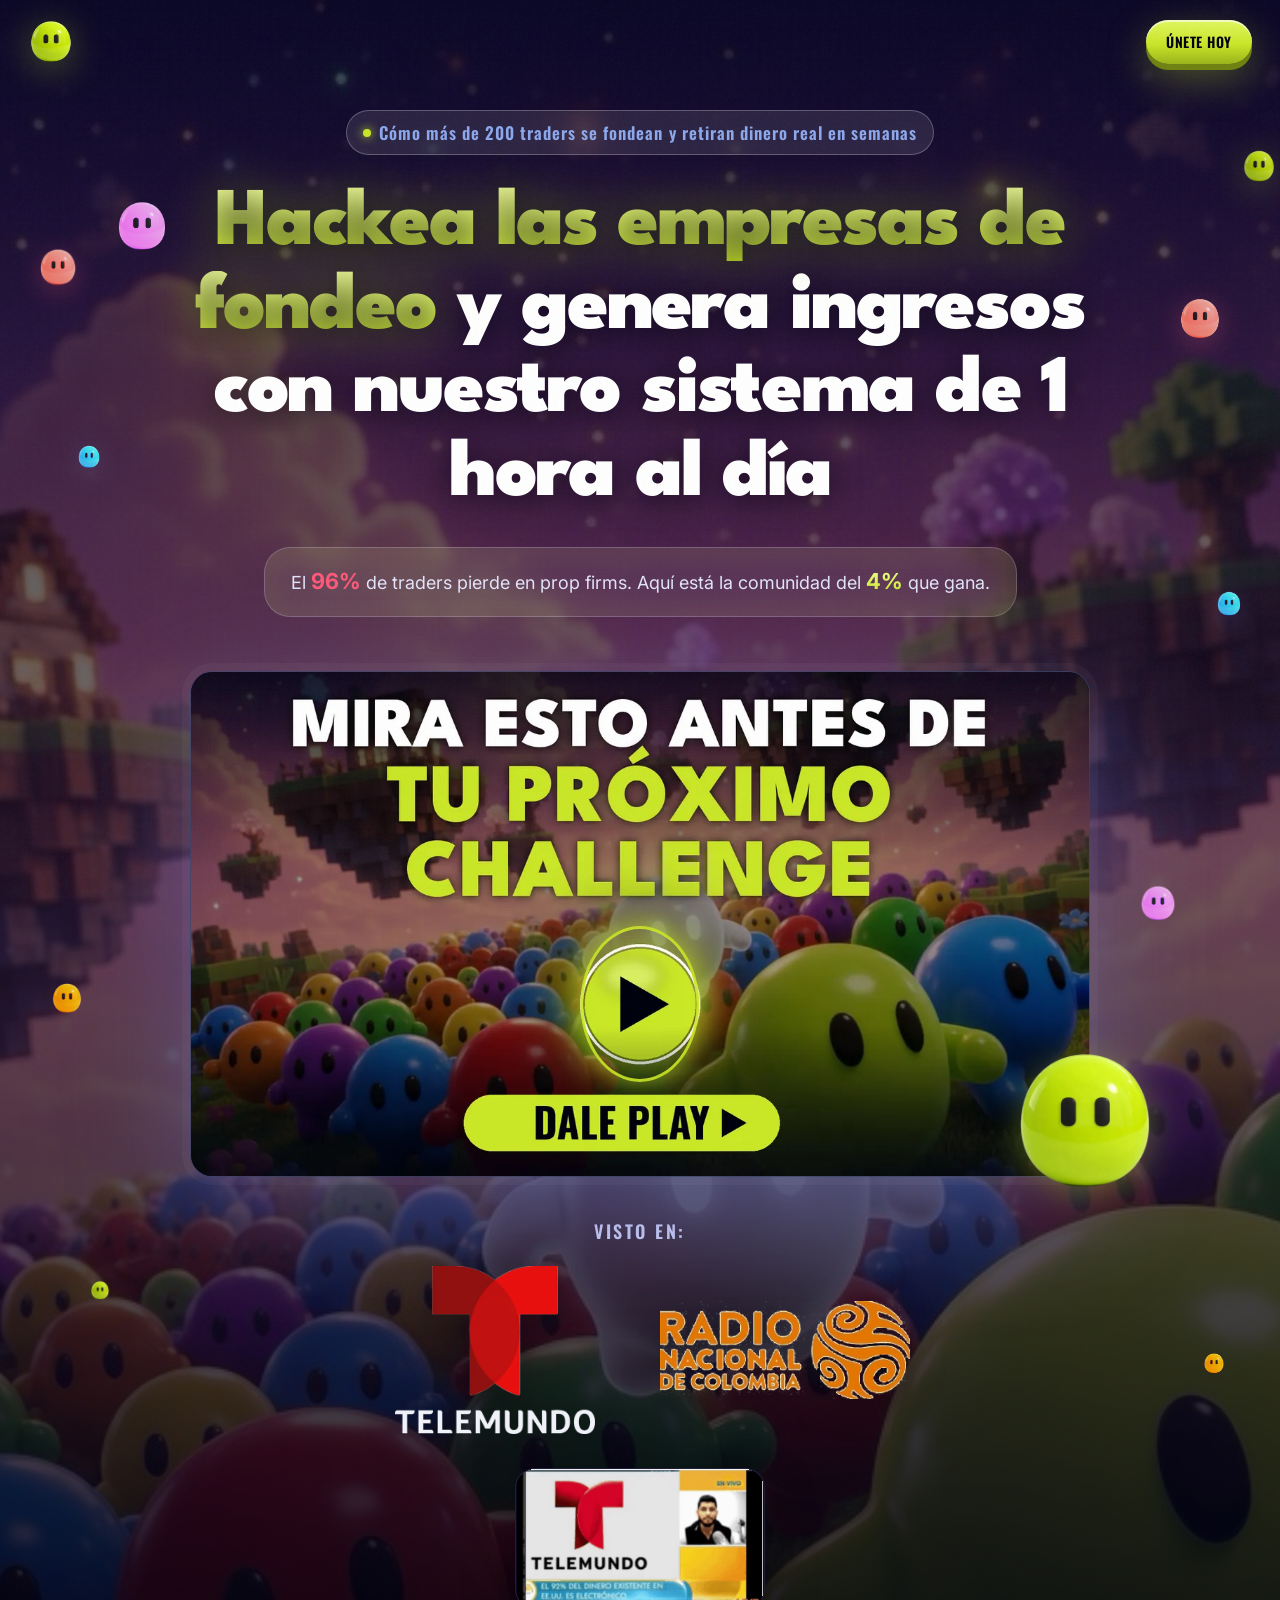
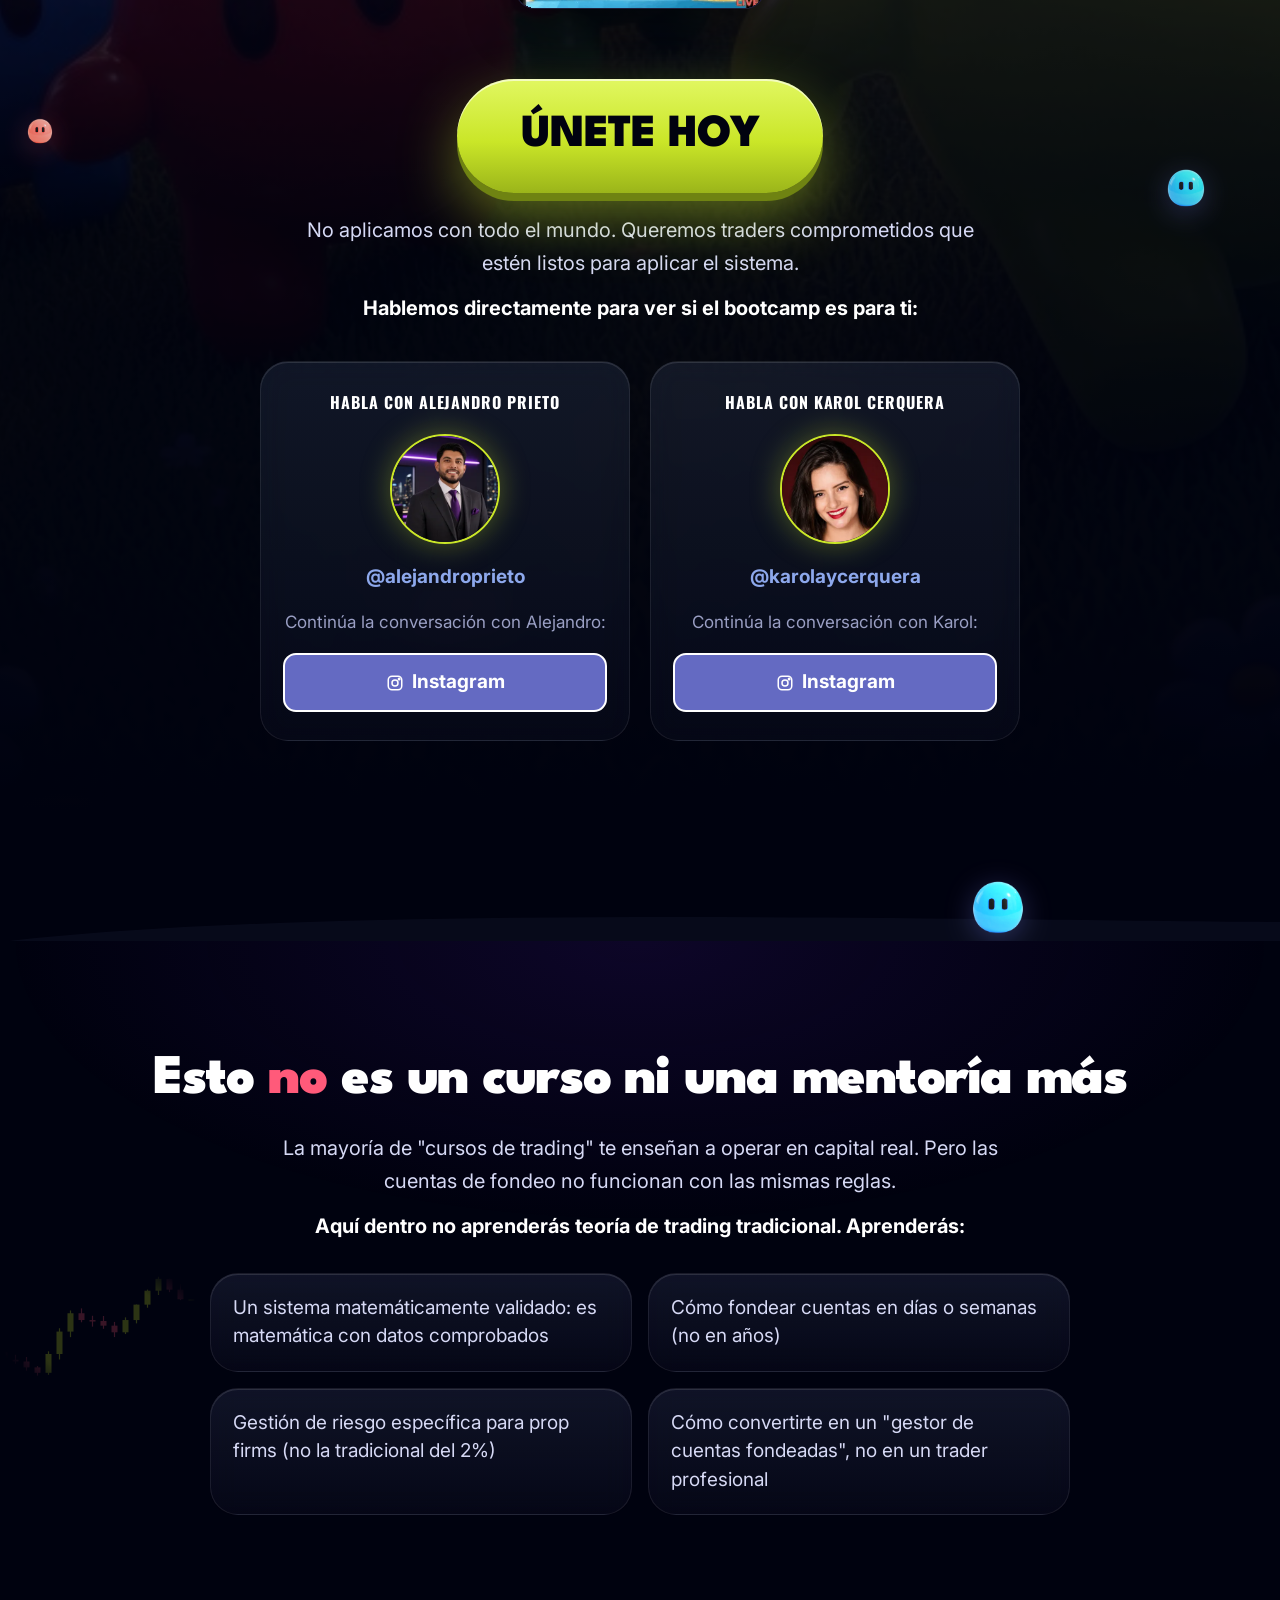
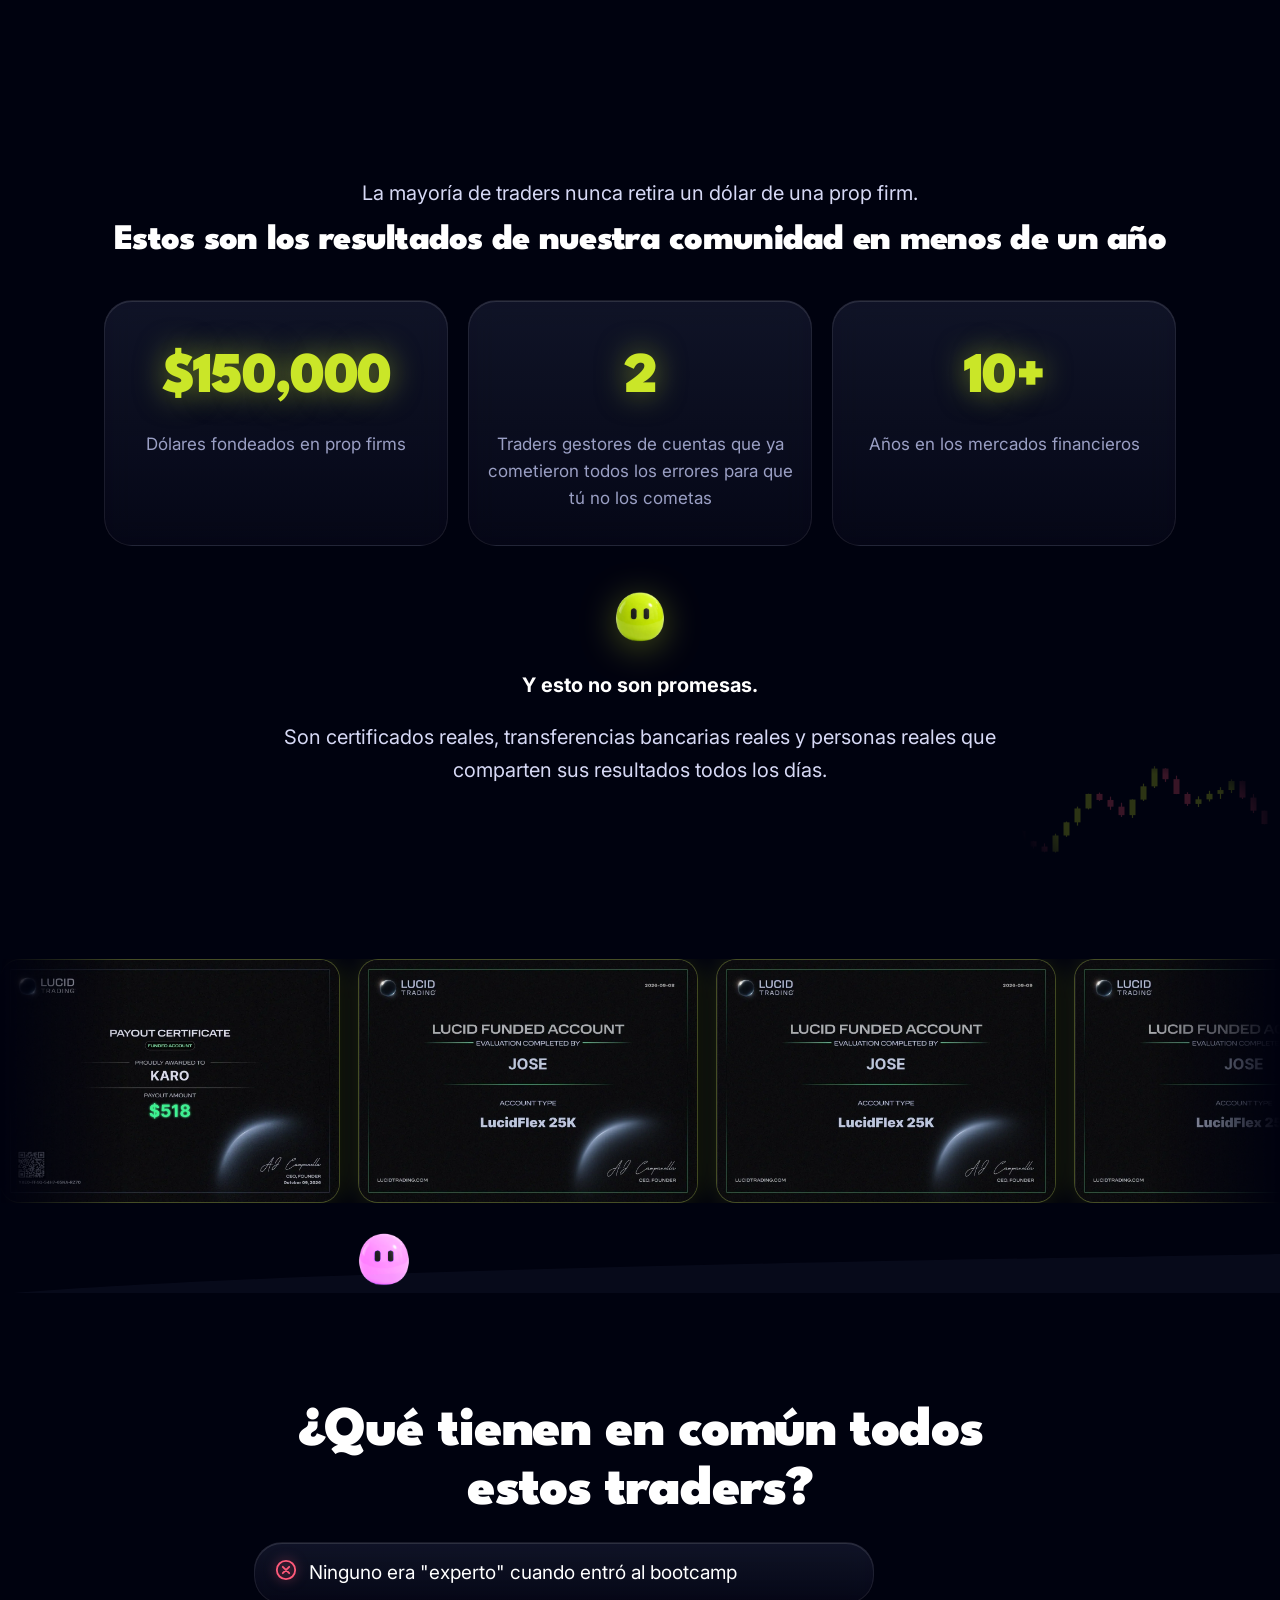
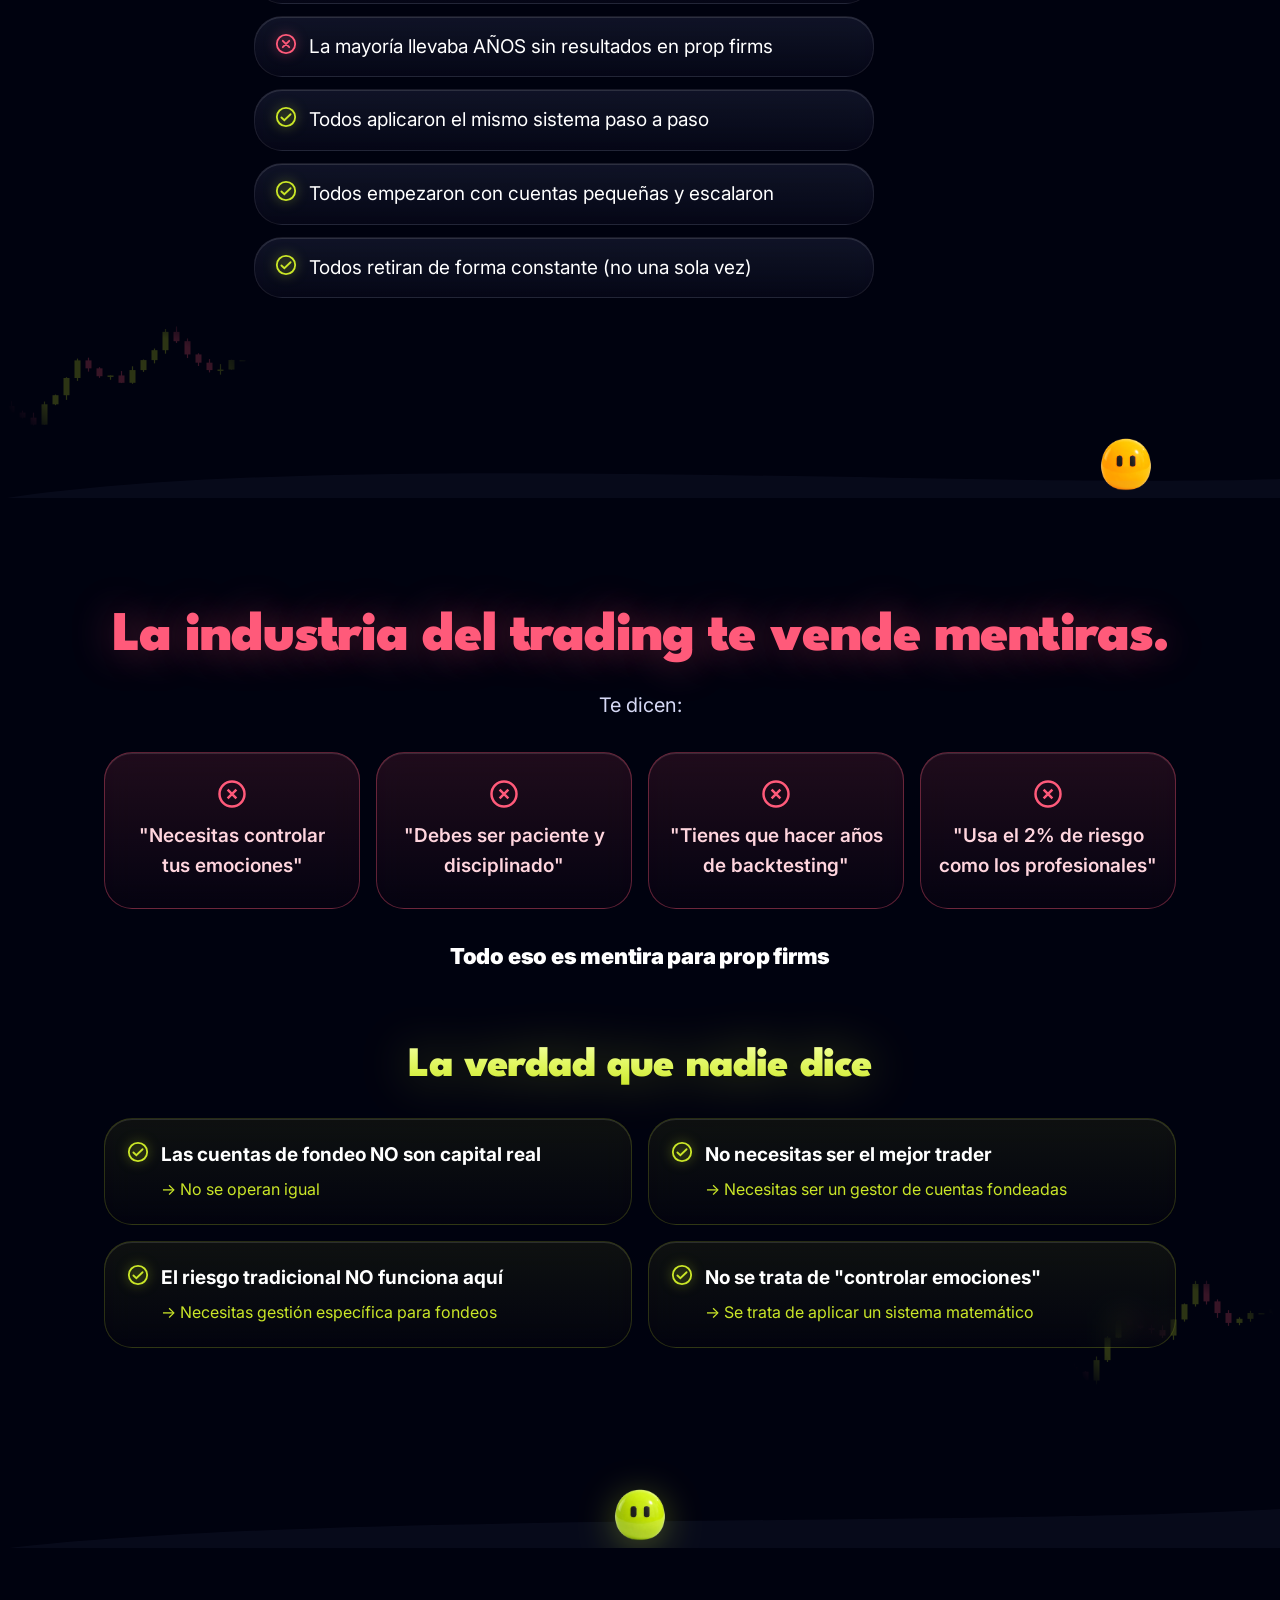
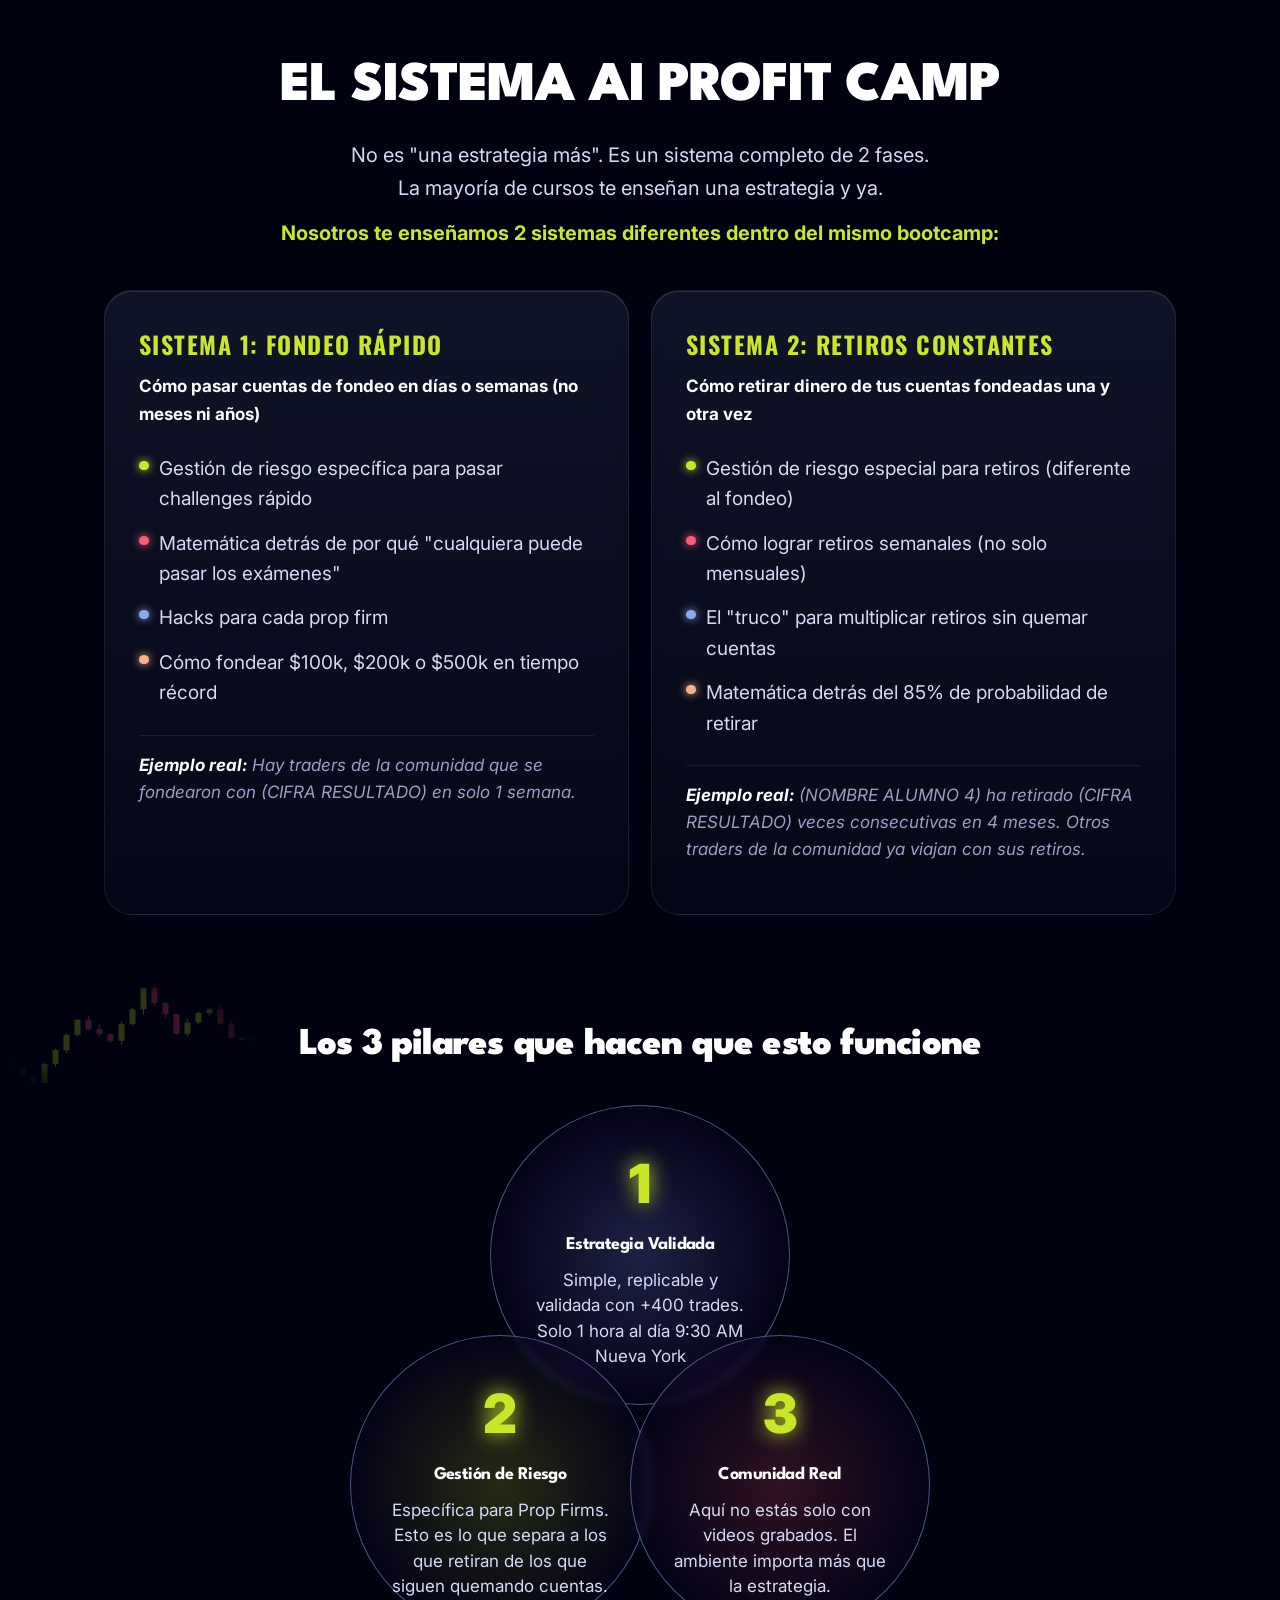
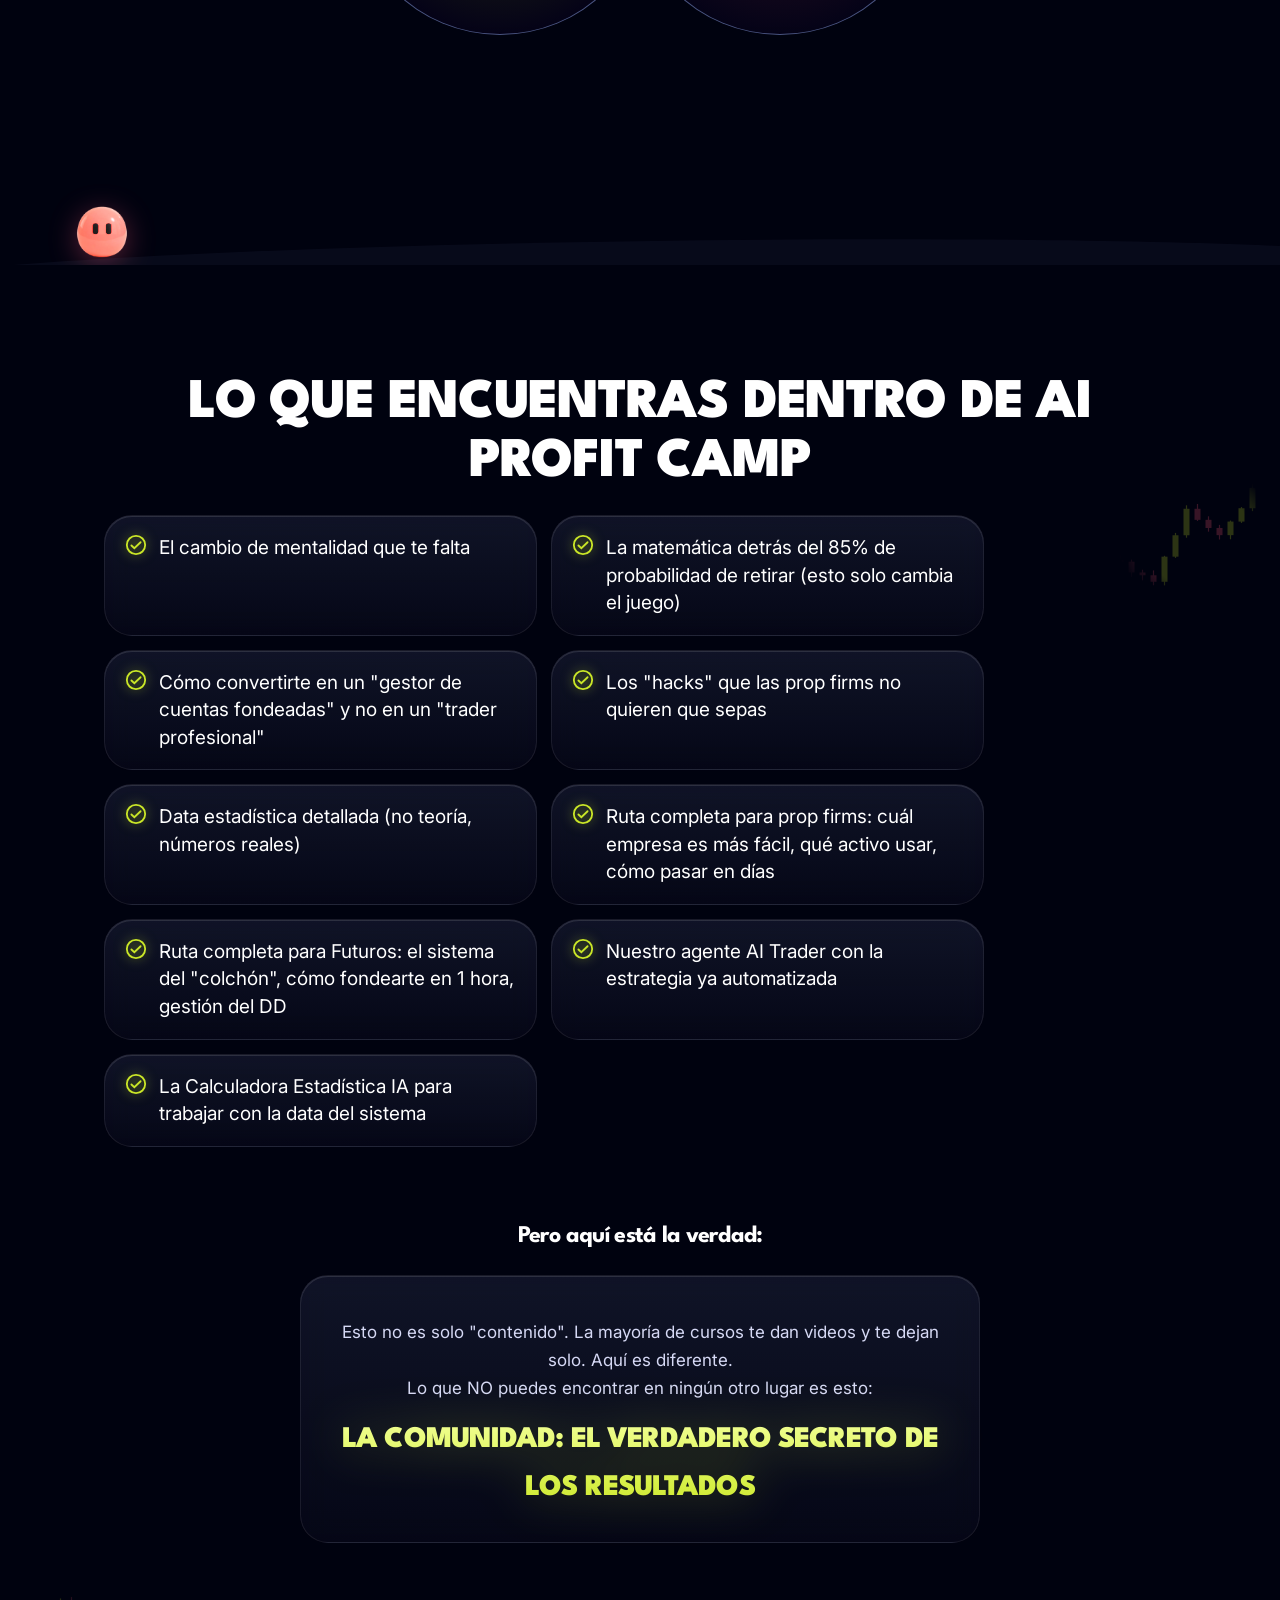
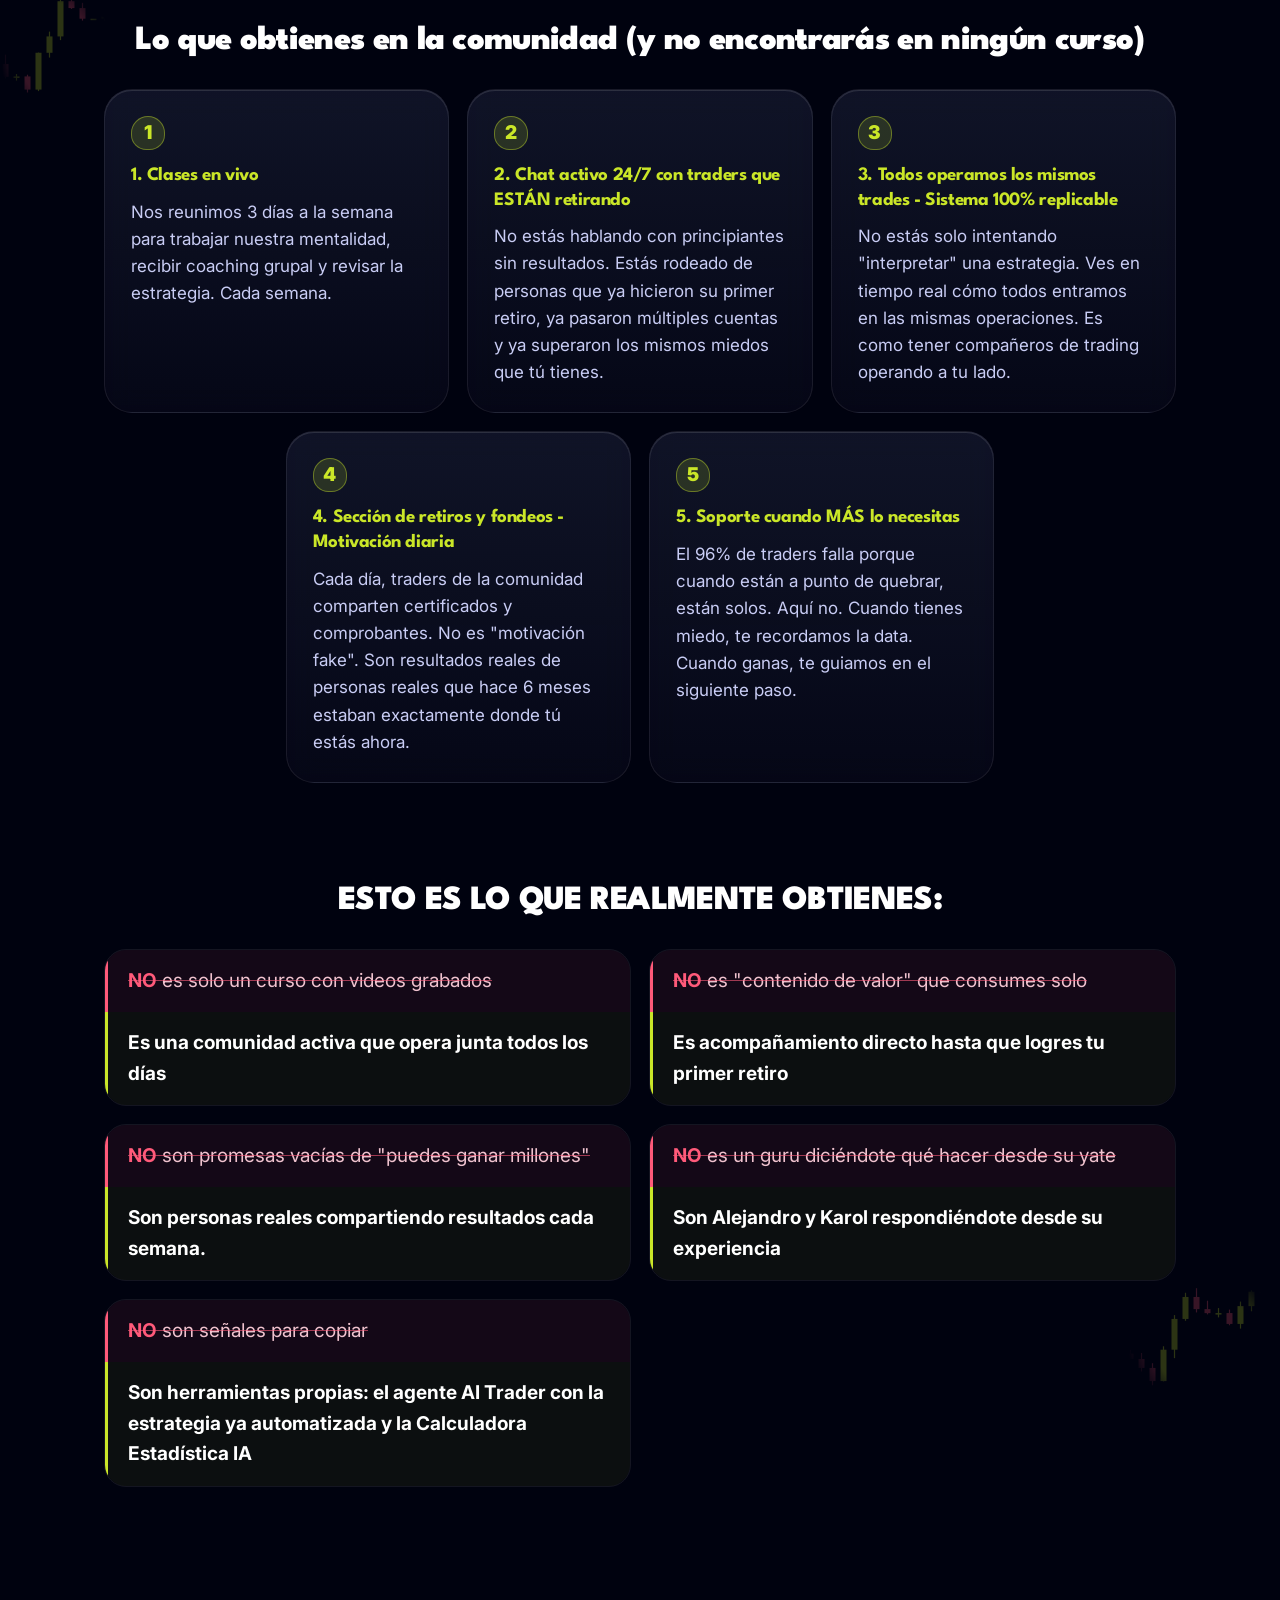
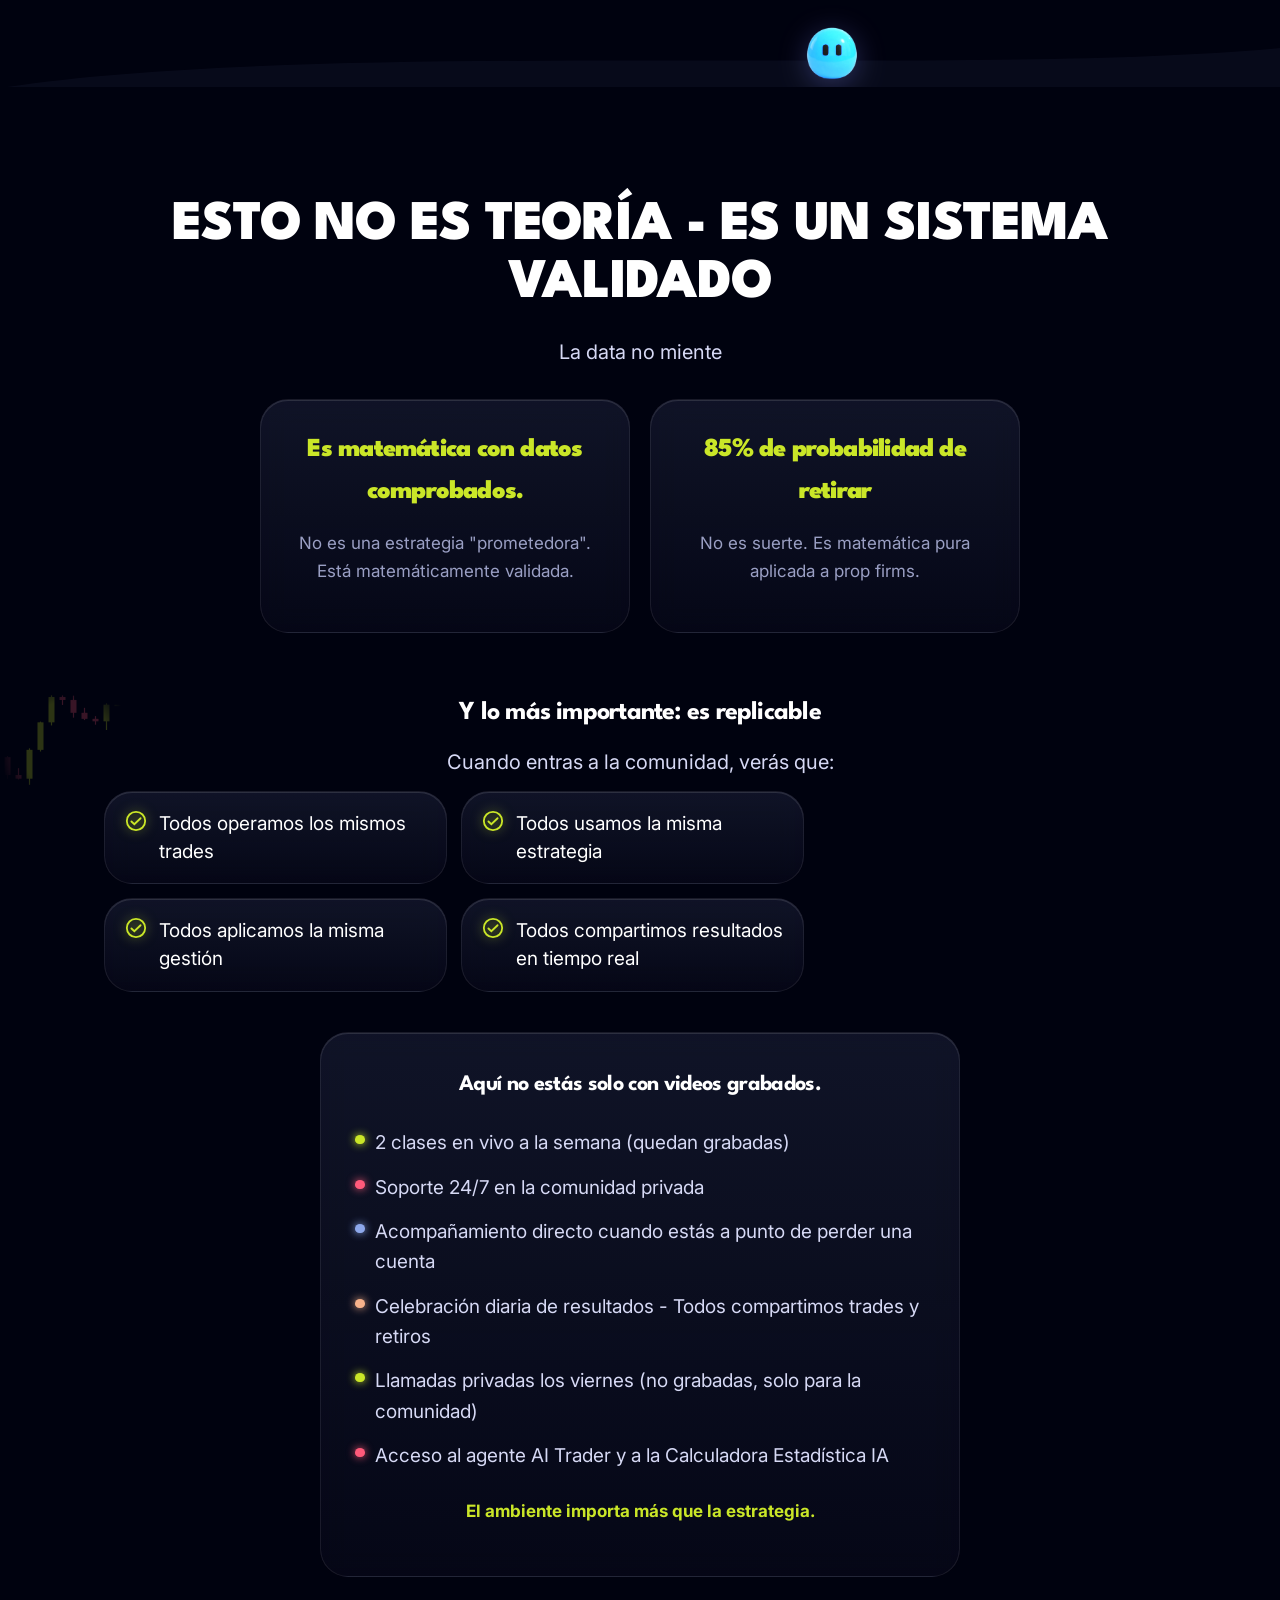
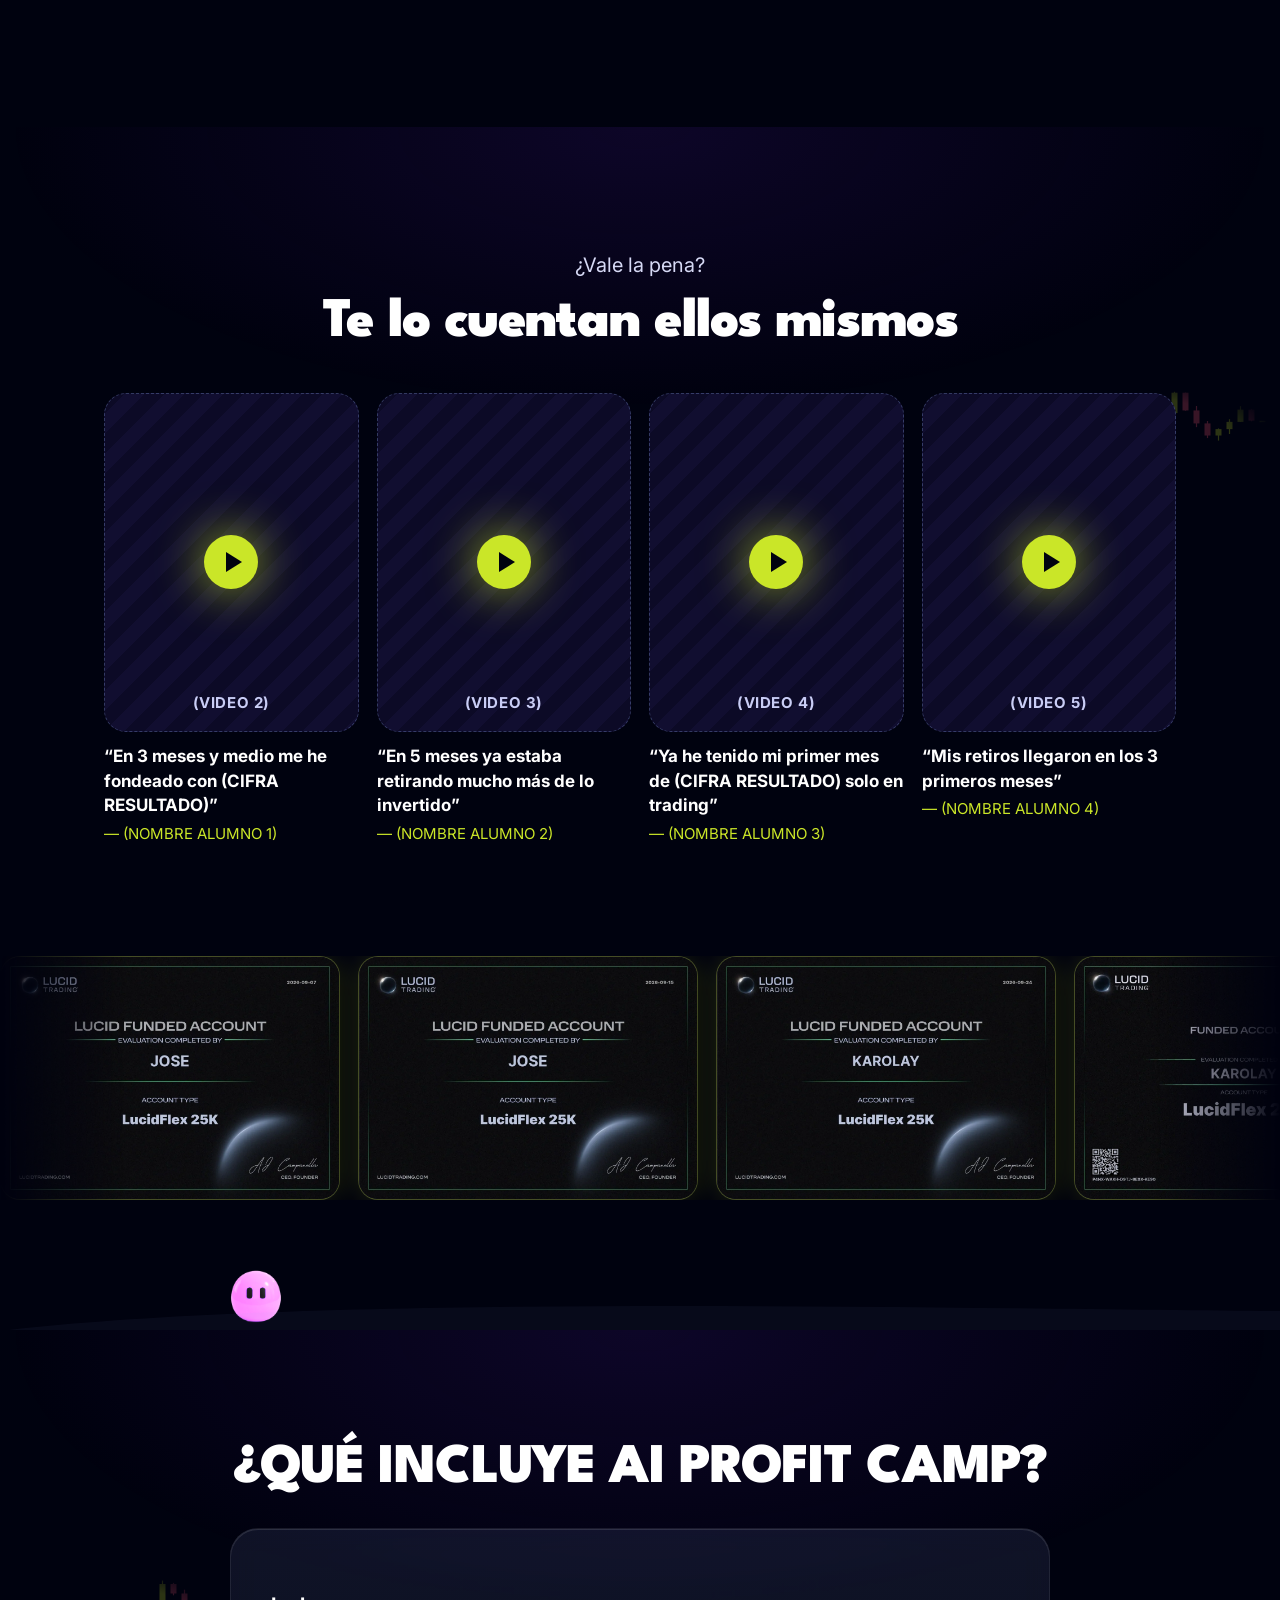
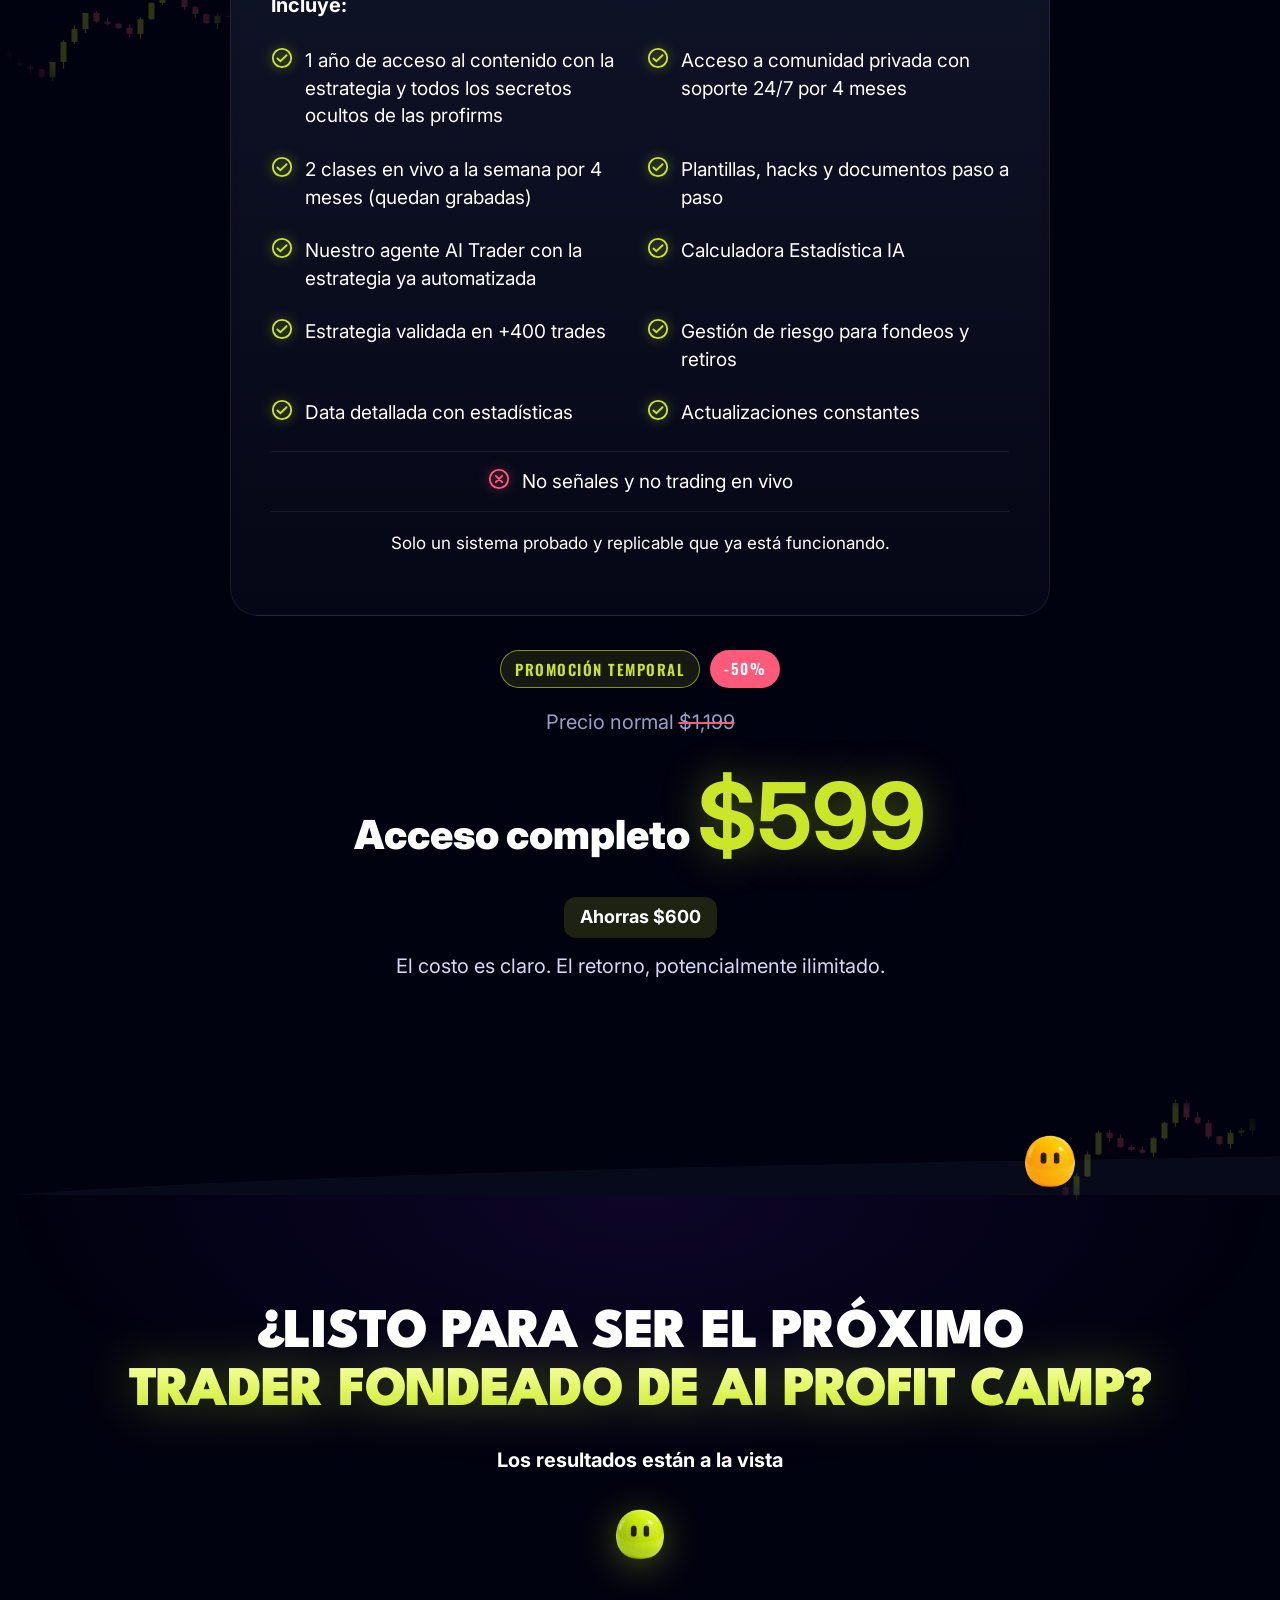
==== commit 83a0ae40: "Vistos en, GIF bajo logos, portada del video" ====
--- a/index.html
+++ b/index.html
@@ -114,13 +114,13 @@
 .mute,.ex,.q,.glass>p,.circ p{font-size:17px}.q{line-height:1.45}.circ p{line-height:1.5}
 @media(max-width:820px){.mute,.ex,.q,.glass>p{font-size:16px}.circ p{font-size:16px}}
 /* v7 media + prensa */
-.media{max-width:540px;margin:40px auto 0;text-align:center}.mloop{display:block;width:100%;height:auto;aspect-ratio:596/336;border-radius:20px;border:1px solid var(--bd);background:#0c0a26;box-shadow:0 18px 50px rgba(0,0,0,.45)}.mloop img{width:100%;height:auto}
+.media{max-width:540px;margin:40px auto 0;text-align:center}.mloop{display:block;width:250px;max-width:100%;margin:34px auto 0;height:auto;aspect-ratio:596/336;border-radius:20px;border:1px solid var(--bd);background:#0c0a26;box-shadow:0 18px 50px rgba(0,0,0,.45)}.mloop img{width:100%;height:auto}
 .talk{margin:40px 0 20px;font-family:Oswald;font-weight:600;letter-spacing:.14em;text-transform:uppercase;font-size:18px;color:var(--lav)}
 .logos{display:grid;grid-template-columns:1fr 1fr;align-items:center;justify-items:center;gap:40px;max-width:540px;margin:0 auto}.logos img{width:100%;height:auto;filter:drop-shadow(0 6px 18px rgba(0,0,0,.35))}.logos .lt{max-width:200px}.logos .lr{max-width:260px}
-@media(max-width:820px){.media{margin-top:28px}.talk{font-size:16px;margin:32px 0 16px}.logos{gap:24px;padding:0 6px}.logos .lt{max-width:150px}}
+@media(max-width:820px){.media{margin-top:28px}.mloop{width:170px;margin-top:26px}.talk{font-size:16px;margin:32px 0 16px}.logos{gap:24px;padding:0 6px}.logos .lt{max-width:150px}}
 .mimg{display:block;object-fit:cover;object-position:50% 35%;padding:0;background:#0c0a26}
 /* v9 video + precio */
-.yt{display:flex;width:100%;padding:0;cursor:pointer;overflow:hidden;font:inherit;color:inherit}.yt>img{position:absolute;inset:0;width:100%;height:100%;object-fit:cover}.yt .play{z-index:1}.yt iframe{position:absolute;inset:0;width:100%;height:100%;border:0}
+.yt{display:flex;width:100%;padding:0;cursor:pointer;overflow:hidden;font:inherit;color:inherit}.yt img{position:absolute;inset:0;width:100%;height:100%;object-fit:cover}.ytpulse{position:absolute;left:50%;top:65.9%;width:13.3%;aspect-ratio:1;border-radius:50%;transform:translate(-50%,-50%);border:3px solid rgba(202,230,40,.9);box-shadow:0 0 30px rgba(202,230,40,.6);animation:ytp 2s ease-out infinite;pointer-events:none}@keyframes ytp{0%{transform:translate(-50%,-50%) scale(1);opacity:.9}100%{transform:translate(-50%,-50%) scale(1.45);opacity:0}}.yt:hover .ytpulse{animation-duration:1.2s}.yt .play{z-index:1}.yt iframe{position:absolute;inset:0;width:100%;height:100%;border:0}
 .promo{text-align:center;margin-top:34px}.ptags{display:flex;gap:10px;justify-content:center;flex-wrap:wrap}.ptag,.poff{font-family:Oswald;font-weight:600;letter-spacing:.1em;font-size:15px;padding:6px 14px;border-radius:999px}.ptag{border:1px solid rgba(202,230,40,.6);color:var(--lime);background:rgba(202,230,40,.1)}.poff{background:var(--coral);color:#fff}
 .pnorm{margin:18px 0 0;color:var(--mute);font-size:20px}.pnorm s{text-decoration-thickness:2px;text-decoration-color:var(--coral)}.promo .amt{margin-top:4px}.promo .amt b{color:var(--lime);font-size:clamp(56px,8vw,92px);text-shadow:0 0 40px rgba(202,230,40,.35)}.psave{display:inline-block;margin:8px 0 0;font-weight:700;color:#fff;font-size:18px;padding:6px 16px;border-radius:12px;background:rgba(202,230,40,.14)}
 @media (prefers-reduced-motion:reduce){*{animation:none!important;transition:none!important}.rv{opacity:1;transform:none}}
@@ -128,7 +128,7 @@
 <span class="eyebrow rv">Cómo más de 200 traders se fondean y retiran dinero real en semanas</span>
 <h1 class="rv"><span class="gt">Hackea las empresas de fondeo</span> y genera ingresos con nuestro sistema de 1 hora al día</h1>
 <div class="callout rv">El <b class="rt">96%</b> de traders pierde en prop firms. Aquí está la comunidad del <b class="gt">4%</b> que gana.</div>
-<div class="vwrap rv"><button type="button" class="ph video yt" data-yt="ChIz3tA91YI" aria-label="Reproducir video: AI Profit Camp"><img src="https://i.ytimg.com/vi/ChIz3tA91YI/maxresdefault.jpg" onerror="this.onerror=null;this.src='https://i.ytimg.com/vi/ChIz3tA91YI/hqdefault.jpg'" alt="" width="1280" height="720" decoding="async"><div class="play"></div></button><span class="heromascot"><span data-mascot="m-float"></span></span></div><div class="media rv"><video class="mloop" autoplay muted loop playsinline preload="auto" poster="assets/media/hero-loop-poster.webp" width="596" height="336" aria-label="AI Profit Camp"><source src="assets/media/hero-loop.mp4" type="video/mp4"><source src="assets/media/hero-loop.webm" type="video/webm"><img src="assets/giphy-8618131.gif" alt="" loading="lazy" width="596" height="336"></video><p class="talk">Hemos hablado en:</p><div class="logos"><img class="lt" src="assets/media/telemundo.webp" alt="Telemundo" width="474" height="400" loading="lazy" decoding="async"><img class="lr" src="assets/media/radio_nacional.webp" alt="Radio Nacional de Colombia" width="300" height="117" loading="lazy" decoding="async"></div></div>
+<div class="vwrap rv"><button type="button" class="ph video yt" data-yt="ChIz3tA91YI" aria-label="Reproducir video: AI Profit Camp"><picture><source srcset="assets/media/thumb-1.webp" type="image/webp"><img src="assets/media/thumb-1.jpg" alt="Mira esto antes de tu próximo challenge — AI Profit Camp" width="1280" height="720" decoding="async" fetchpriority="high"></picture><span class="ytpulse" aria-hidden="true"></span></button><span class="heromascot"><span data-mascot="m-float"></span></span></div><div class="media rv"><p class="talk">Visto en:</p><div class="logos"><img class="lt" src="assets/media/telemundo.webp" alt="Telemundo" width="474" height="400" loading="lazy" decoding="async"><img class="lr" src="assets/media/radio_nacional.webp" alt="Radio Nacional de Colombia" width="300" height="117" loading="lazy" decoding="async"></div><video class="mloop" autoplay muted loop playsinline preload="auto" poster="assets/media/hero-loop-poster.webp" width="596" height="336" aria-label="AI Profit Camp"><source src="assets/media/hero-loop.mp4" type="video/mp4"><source src="assets/media/hero-loop.webm" type="video/webm"><img src="assets/giphy-8618131.gif" alt="" loading="lazy" width="596" height="336"></video></div>
 <div class="ctaWrap rv"><a class="cta" href="(LINK DE PAGO)">ÚNETE HOY</a></div><p class="lead">No aplicamos con todo el mundo. Queremos traders comprometidos que estén listos para aplicar el sistema.</p><p class="lead b">Hablemos directamente para ver si el bootcamp es para ti:</p><div class="mentors"><div class="glass mentor rv"><div class="mtag">HABLA CON ALEJANDRO PRIETO</div><img class="avatar mimg" src="assets/mentores/alejandro-300.webp" srcset="assets/mentores/alejandro-300.webp 300w, assets/mentores/alejandro-600.webp 600w" sizes="110px" alt="Alejandro Prieto" width="300" height="300" loading="lazy" decoding="async"><div class="handle">@alejandroprieto</div><p class="mute">Continúa la conversación con Alejandro:</p><a class="igbtn" href="https://www.instagram.com/alejandroprieto/" target="_blank" rel="noopener"><svg viewBox="0 0 24 24"><rect x="3" y="3" width="18" height="18" rx="5"/><circle cx="12" cy="12" r="4"/><circle cx="17.5" cy="6.5" r="1" fill="currentColor"/></svg>Instagram</a></div><div class="glass mentor rv"><div class="mtag">HABLA CON KAROL CERQUERA</div><img class="avatar mimg" src="assets/mentores/karol-300.webp" srcset="assets/mentores/karol-300.webp 300w, assets/mentores/karol-600.webp 600w" sizes="110px" alt="Karol Cerquera" width="300" height="300" loading="lazy" decoding="async"><div class="handle">@karolaycerquera</div><p class="mute">Continúa la conversación con Karol:</p><a class="igbtn" href="https://www.instagram.com/karolaycerquera/" target="_blank" rel="noopener"><svg viewBox="0 0 24 24"><rect x="3" y="3" width="18" height="18" rx="5"/><circle cx="12" cy="12" r="4"/><circle cx="17.5" cy="6.5" r="1" fill="currentColor"/></svg>Instagram</a></div></div></div></section><div class="divider" aria-hidden="true"><span class="pk" style="left:78%;animation-delay:-1.3s"><span data-mascot="hue-blue m-peek"></span></span><svg viewBox="0 0 1440 60" preserveAspectRatio="none"><path d="M0 60 C 360 22 1080 38 1440 40 L1440 60Z" fill="rgba(141,168,236,.05)"/></svg></div><section class=""><div class="w "><h2 class="rv">Esto <span class="rt">no</span> es un curso ni una mentoría más</h2><p class="lead rv">La mayoría de "cursos de trading" te enseñan a operar en capital real. Pero las cuentas de fondeo no funcionan con las mismas reglas.</p><p class="lead b rv">Aquí dentro no aprenderás teoría de trading tradicional. Aprenderás:</p><div class="grid2"><div class="glass rv">Un sistema matemáticamente validado: es matemática con datos comprobados</div><div class="glass rv">Cómo fondear cuentas en días o semanas (no en años)</div><div class="glass rv">Gestión de riesgo específica para prop firms (no la tradicional del 2%)</div><div class="glass rv">Cómo convertirte en un "gestor de cuentas fondeadas", no en un trader profesional</div></div></div></section><section><div class="w"><p class="lead rv">La mayoría de traders nunca retira un dólar de una prop firm.</p><h2 class="rv" style="font-size:clamp(24px,3vw,36px)">Estos son los resultados de nuestra comunidad en menos de un año</h2>
 <div class="stats" data-celebrate><div class="glass stat rv"><div class="num" data-to="150000" data-pre="$" data-sep=",">$150,000</div><p>Dólares fondeados en prop firms</p></div><div class="glass stat rv"><div class="num" data-to="2">2</div><p>Traders gestores de cuentas que ya cometieron todos los errores para que tú no los cometas</p></div><div class="glass stat rv"><div class="num" data-to="10" data-suf="+">10+</div><p>Años en los mercados financieros</p></div></div>
 <div class="celeb" data-celebrate><span data-mascot=""></span></div><p class="b rv" style="font-size:20px">Y esto no son promesas.</p><p class="lead rv">Son certificados reales, transferencias bancarias reales y personas reales que comparten sus resultados todos los días.</p></div>
